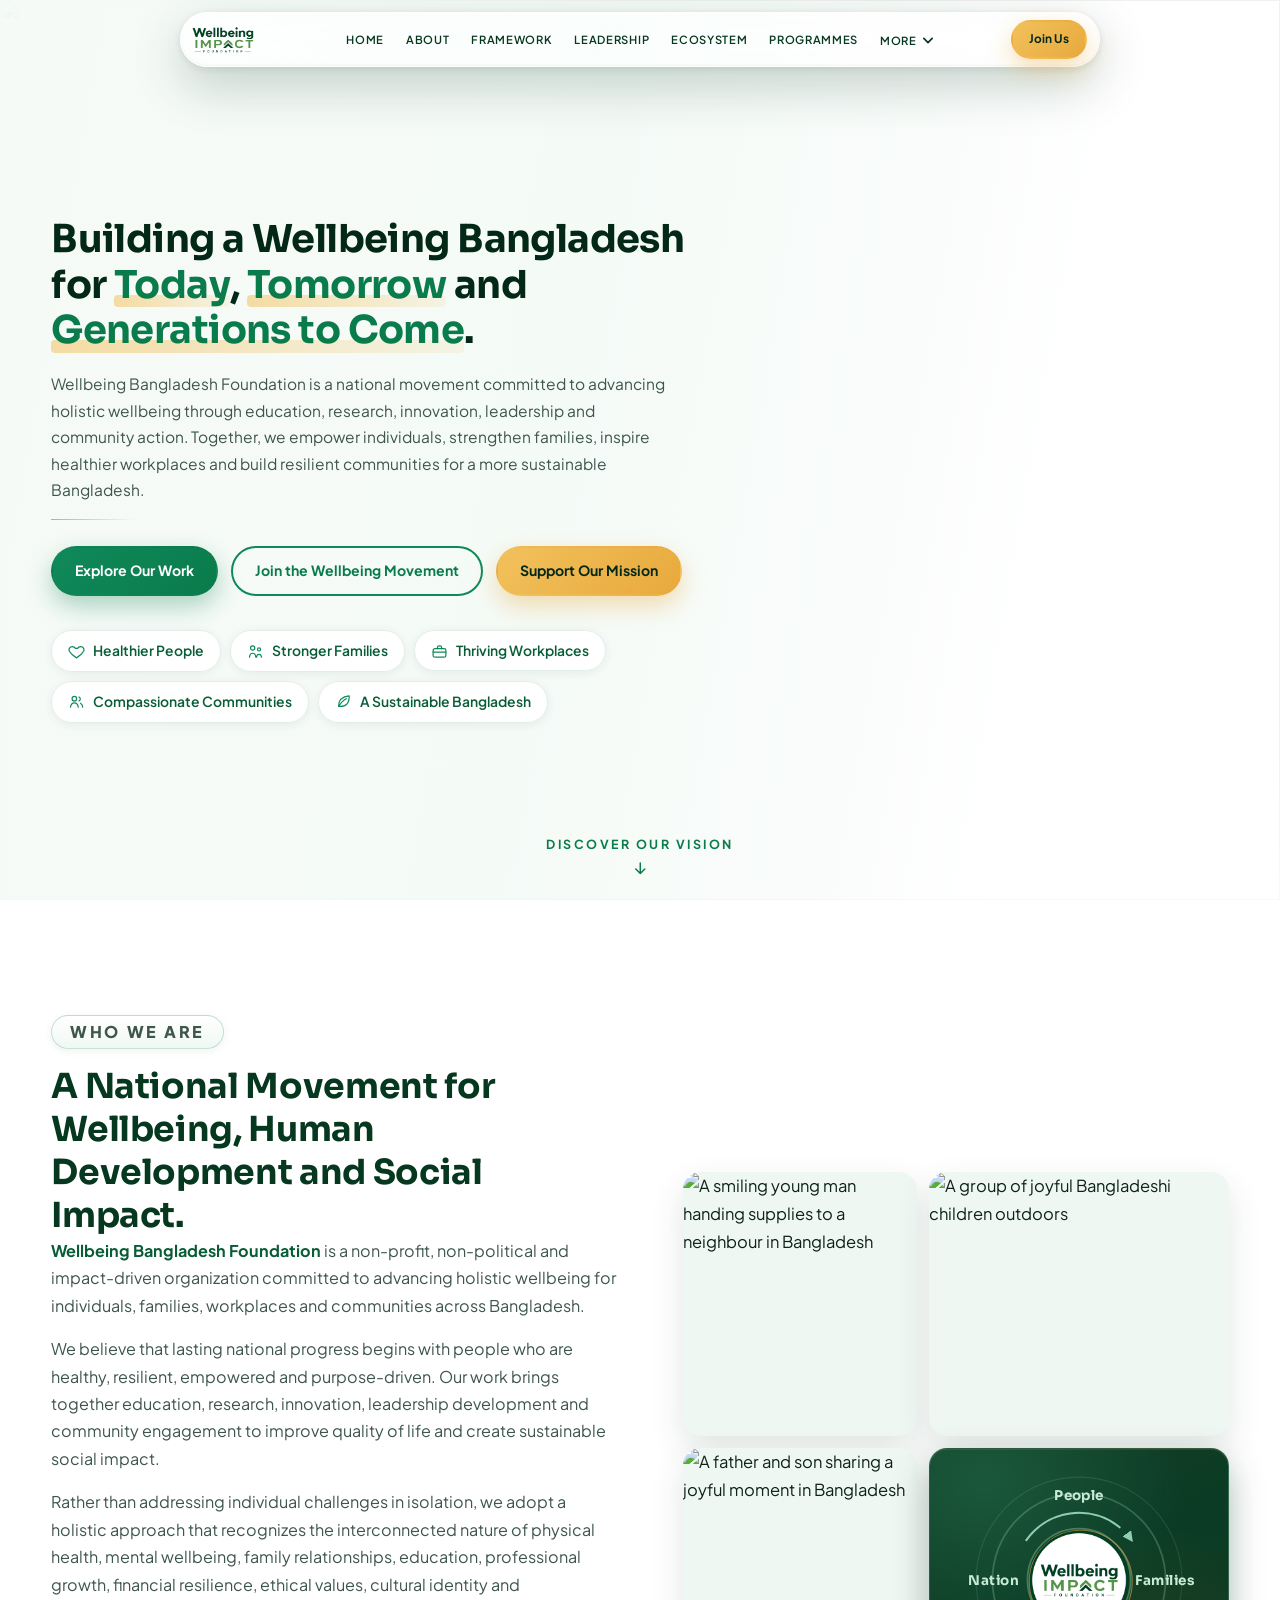
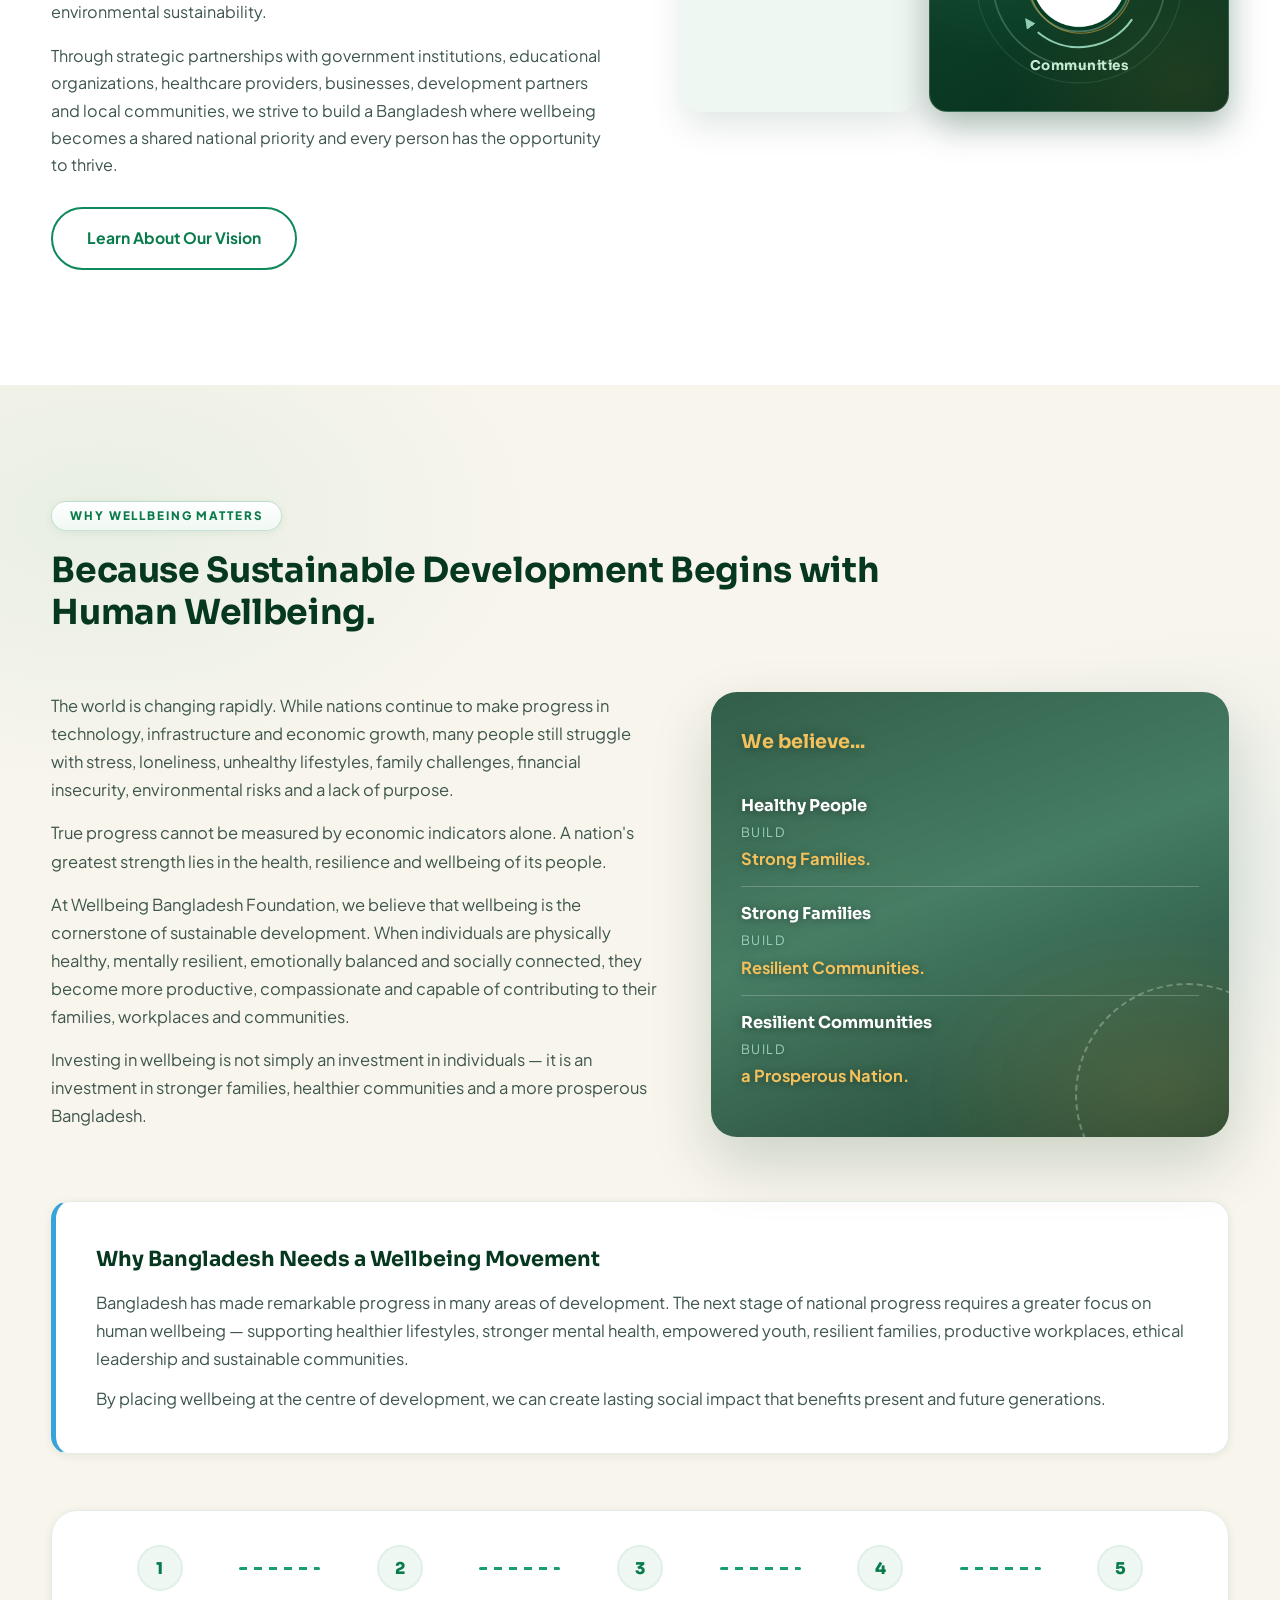
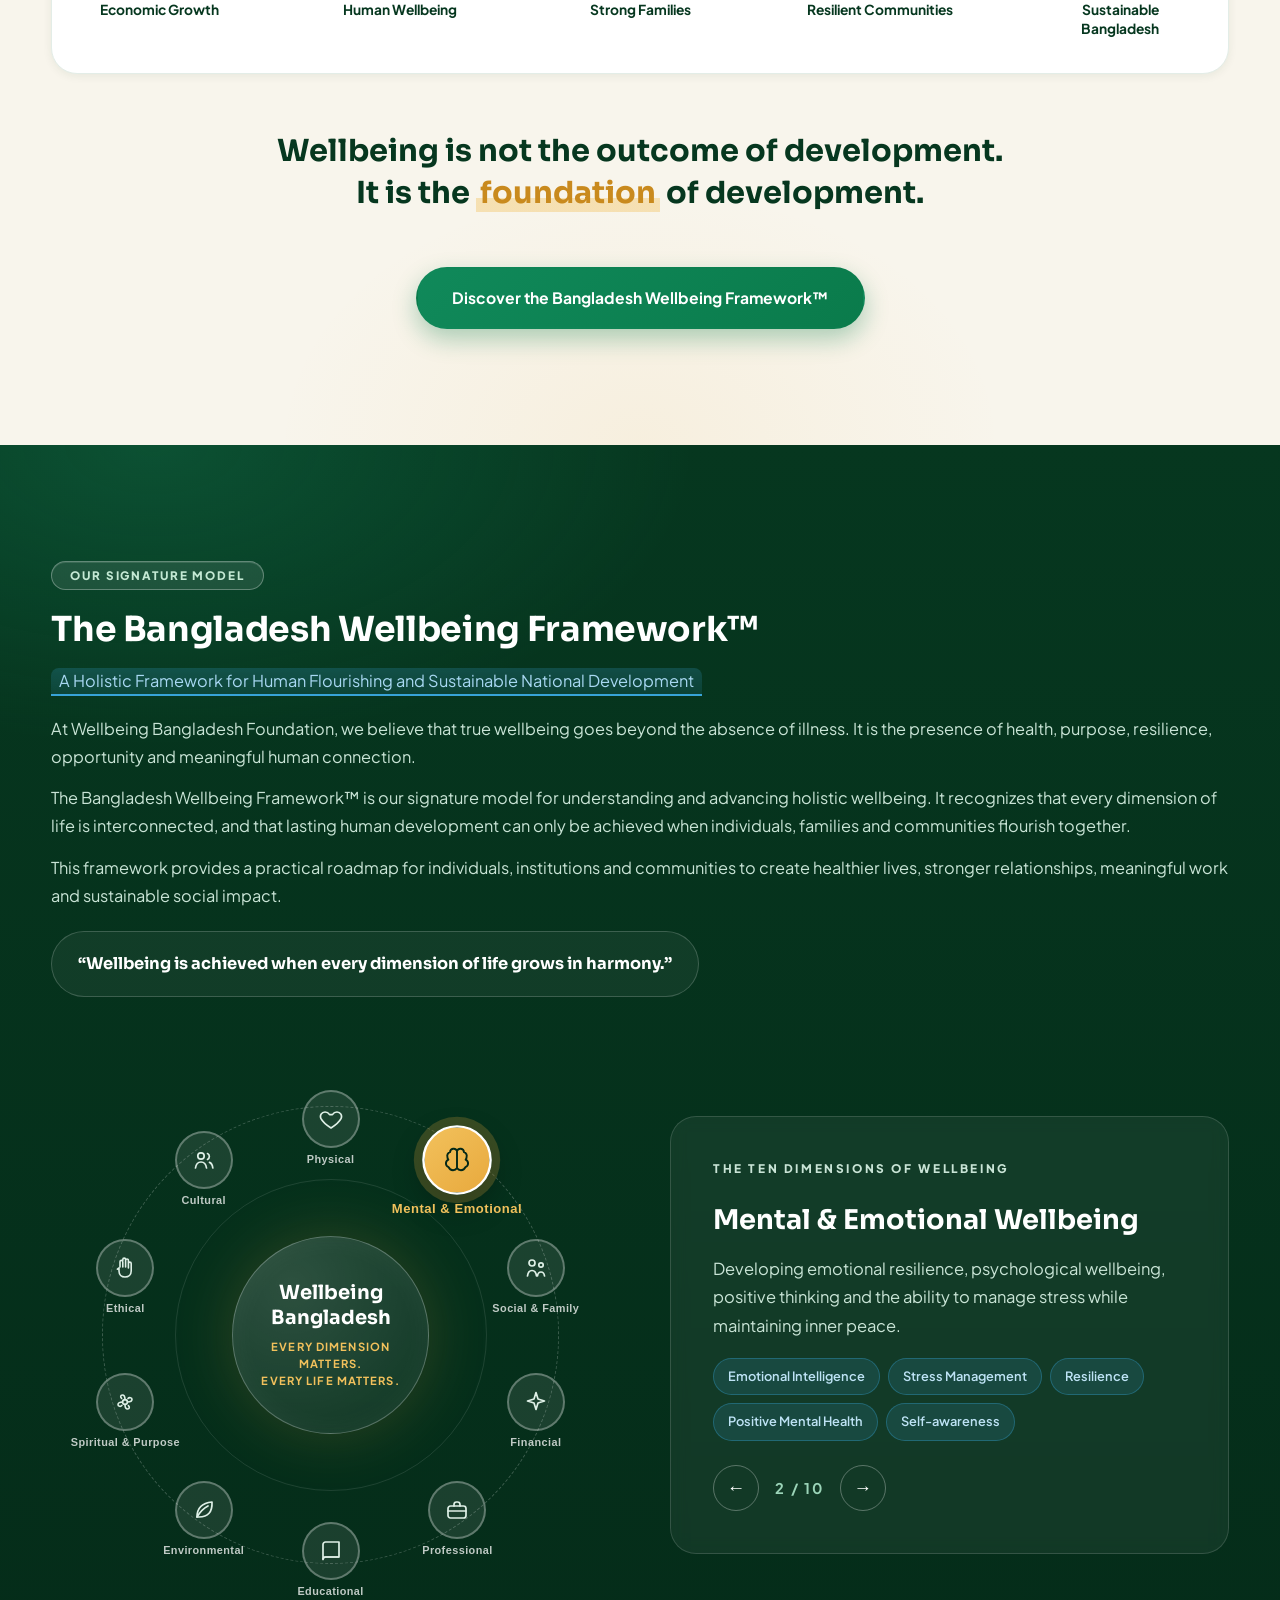
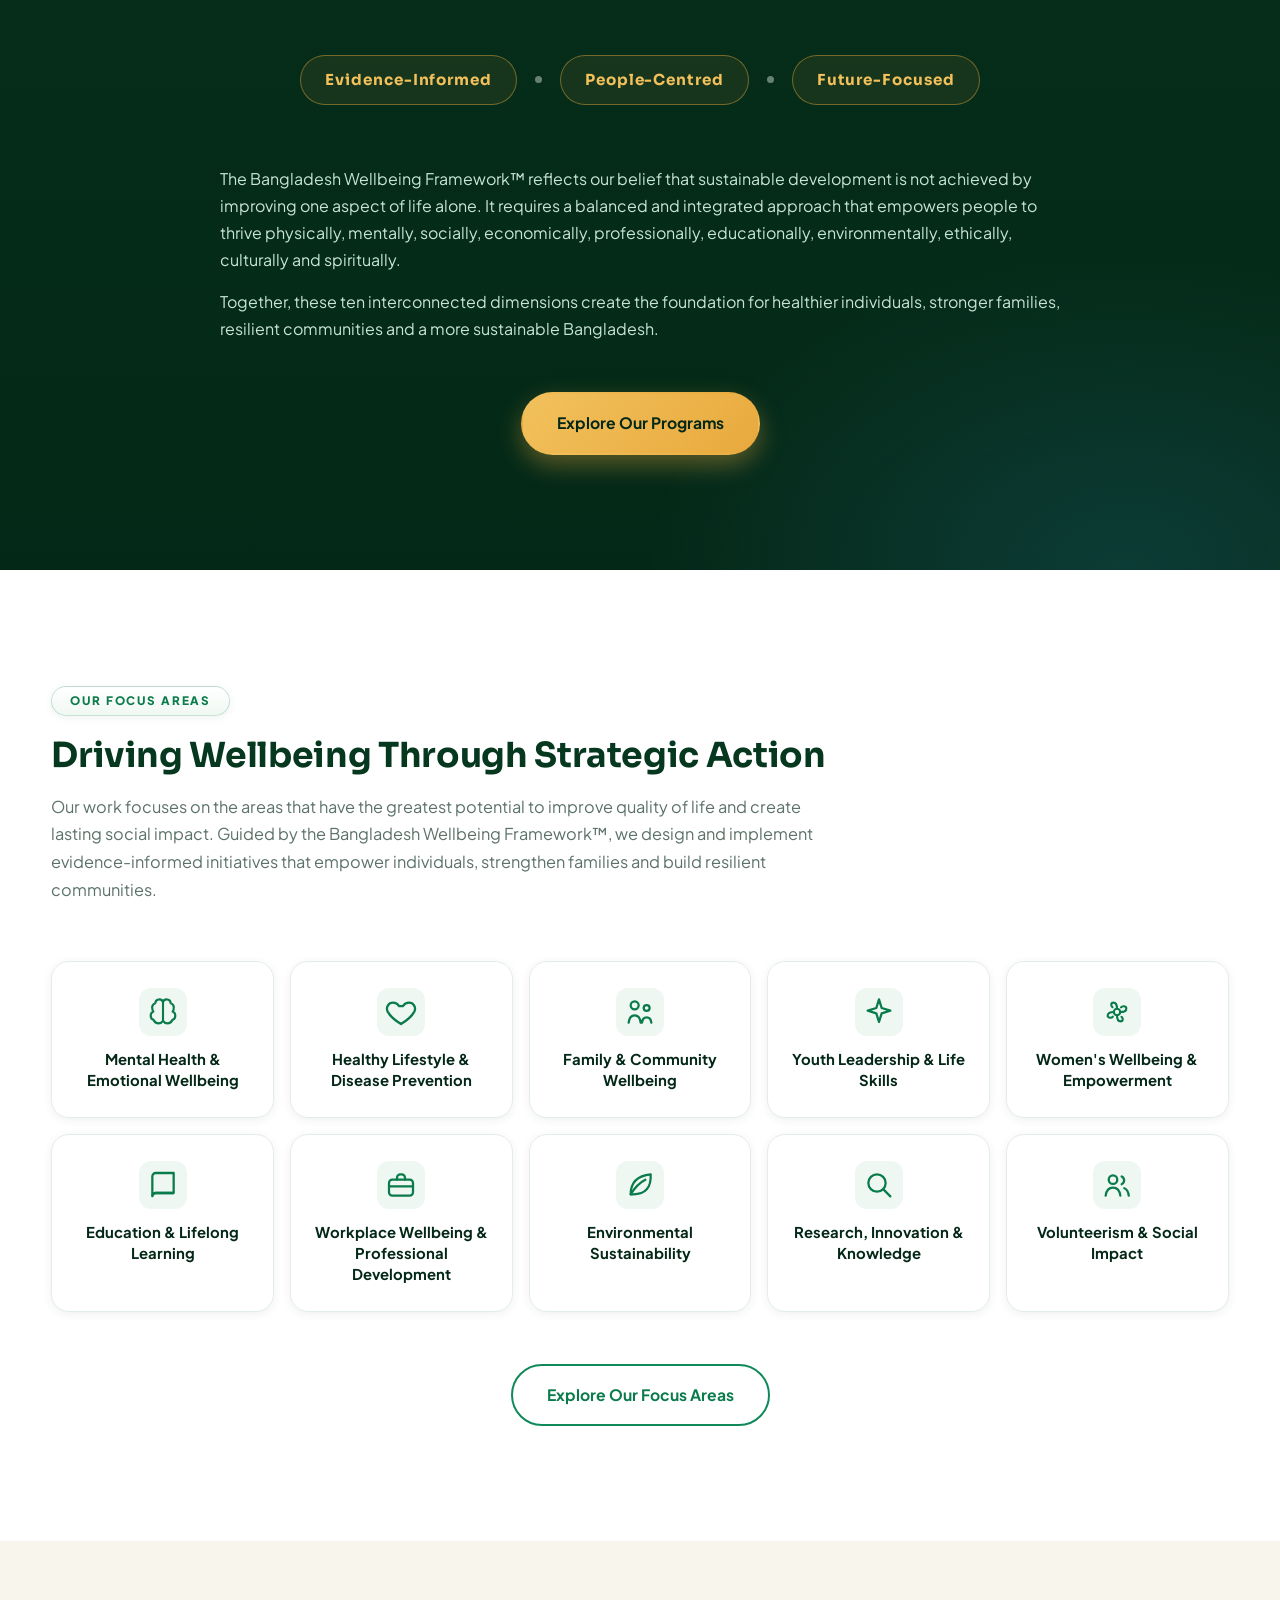
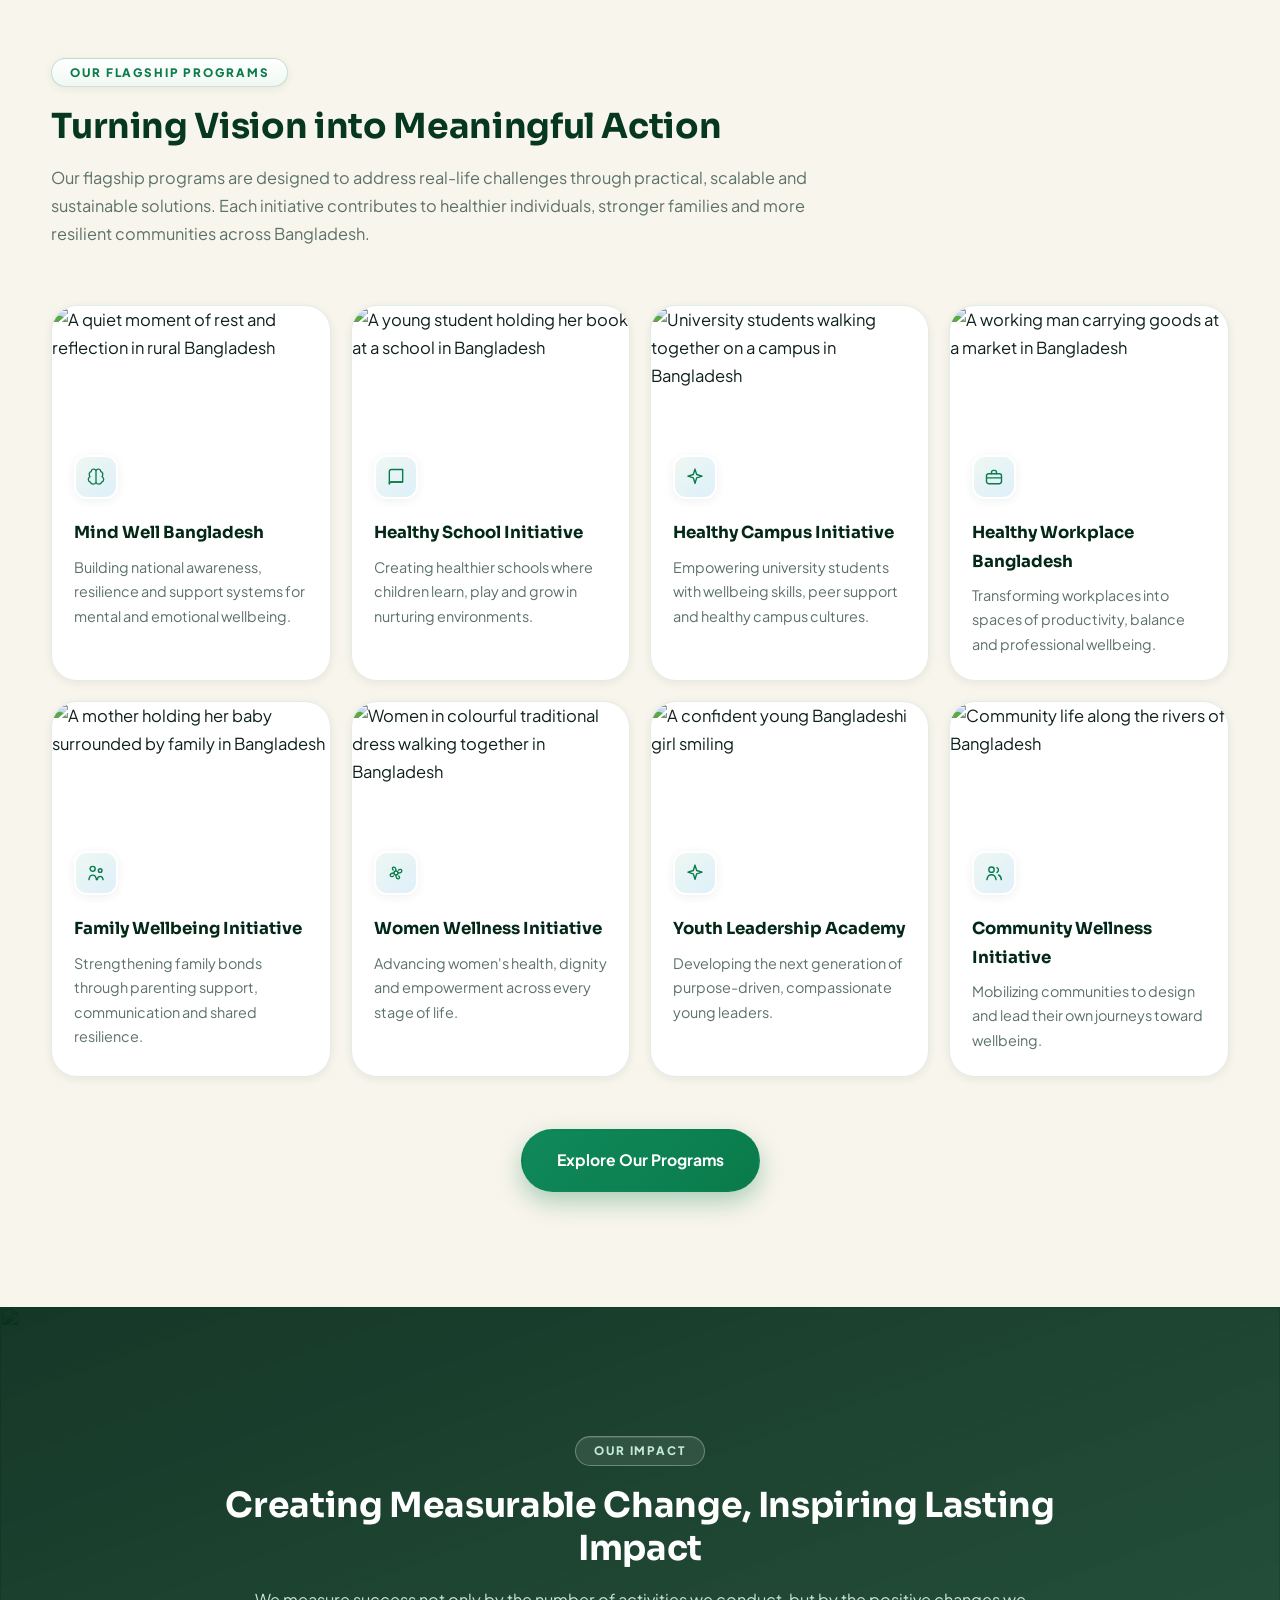
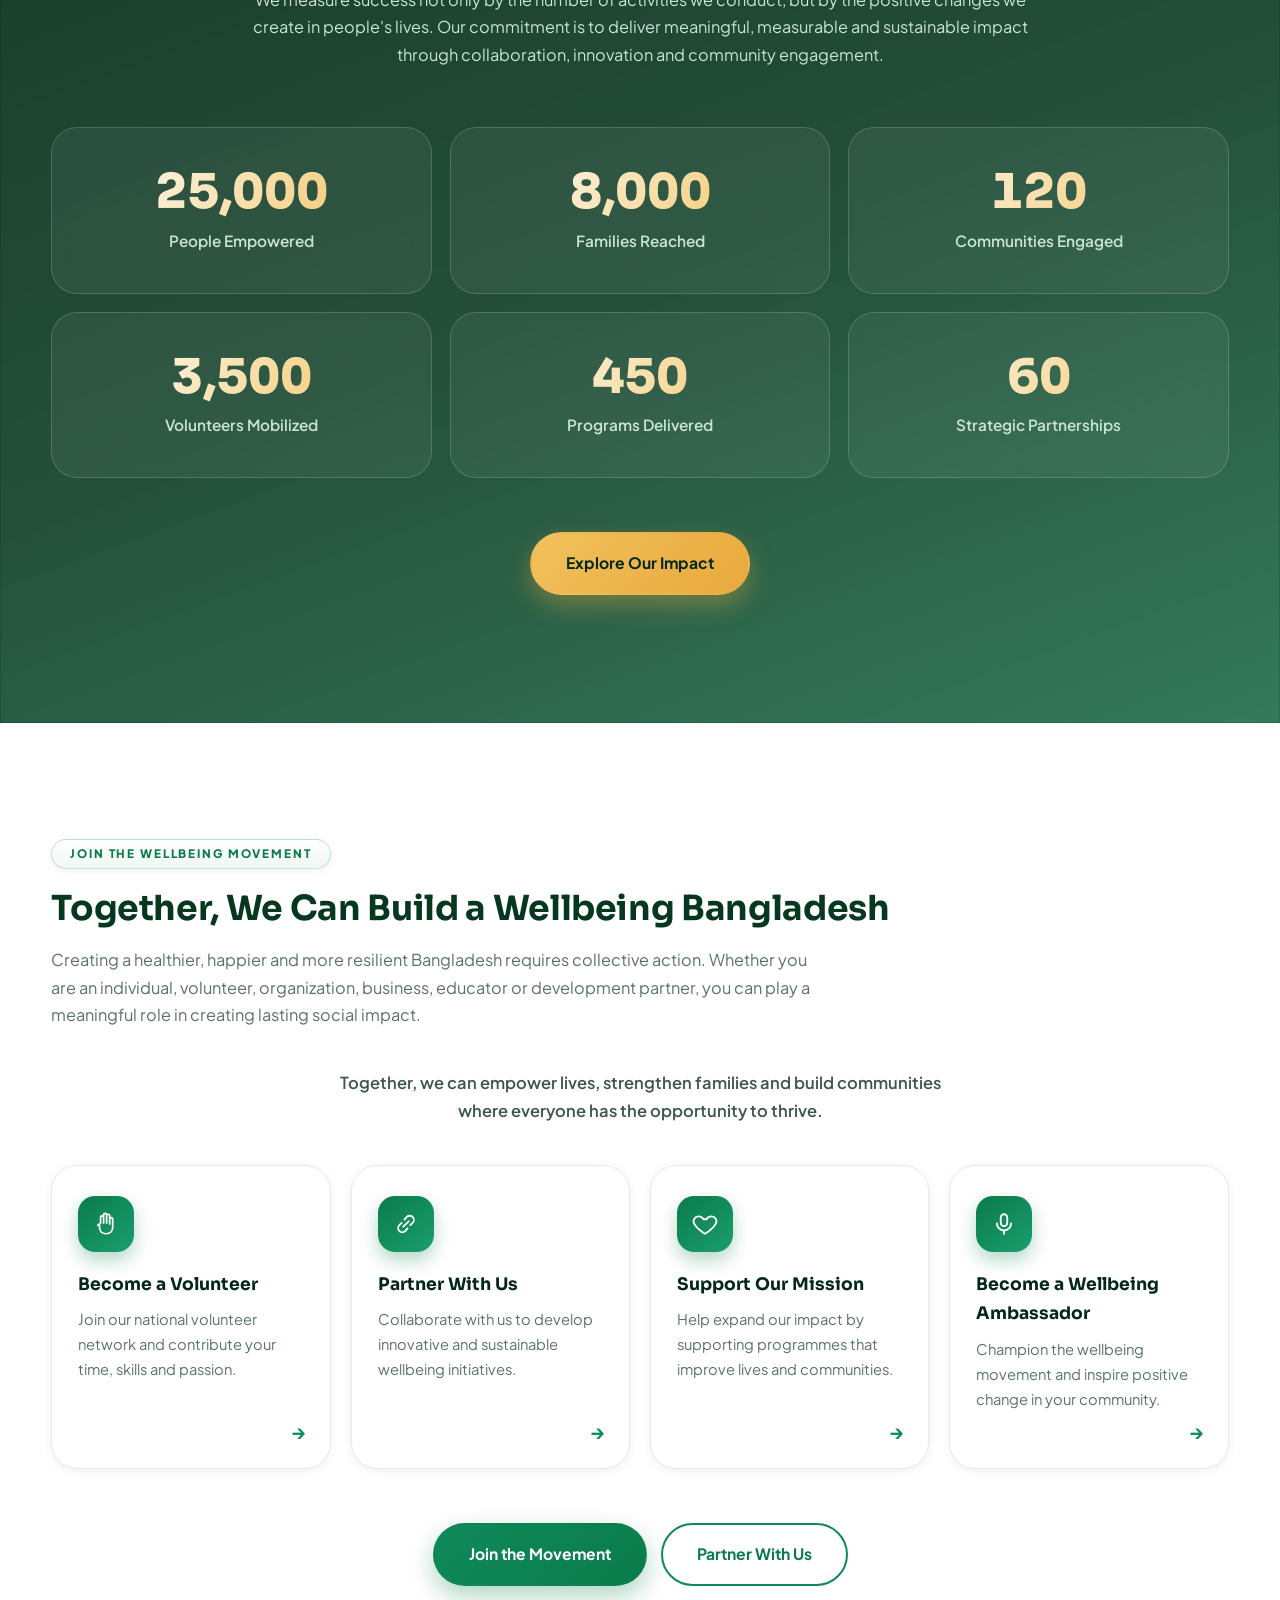
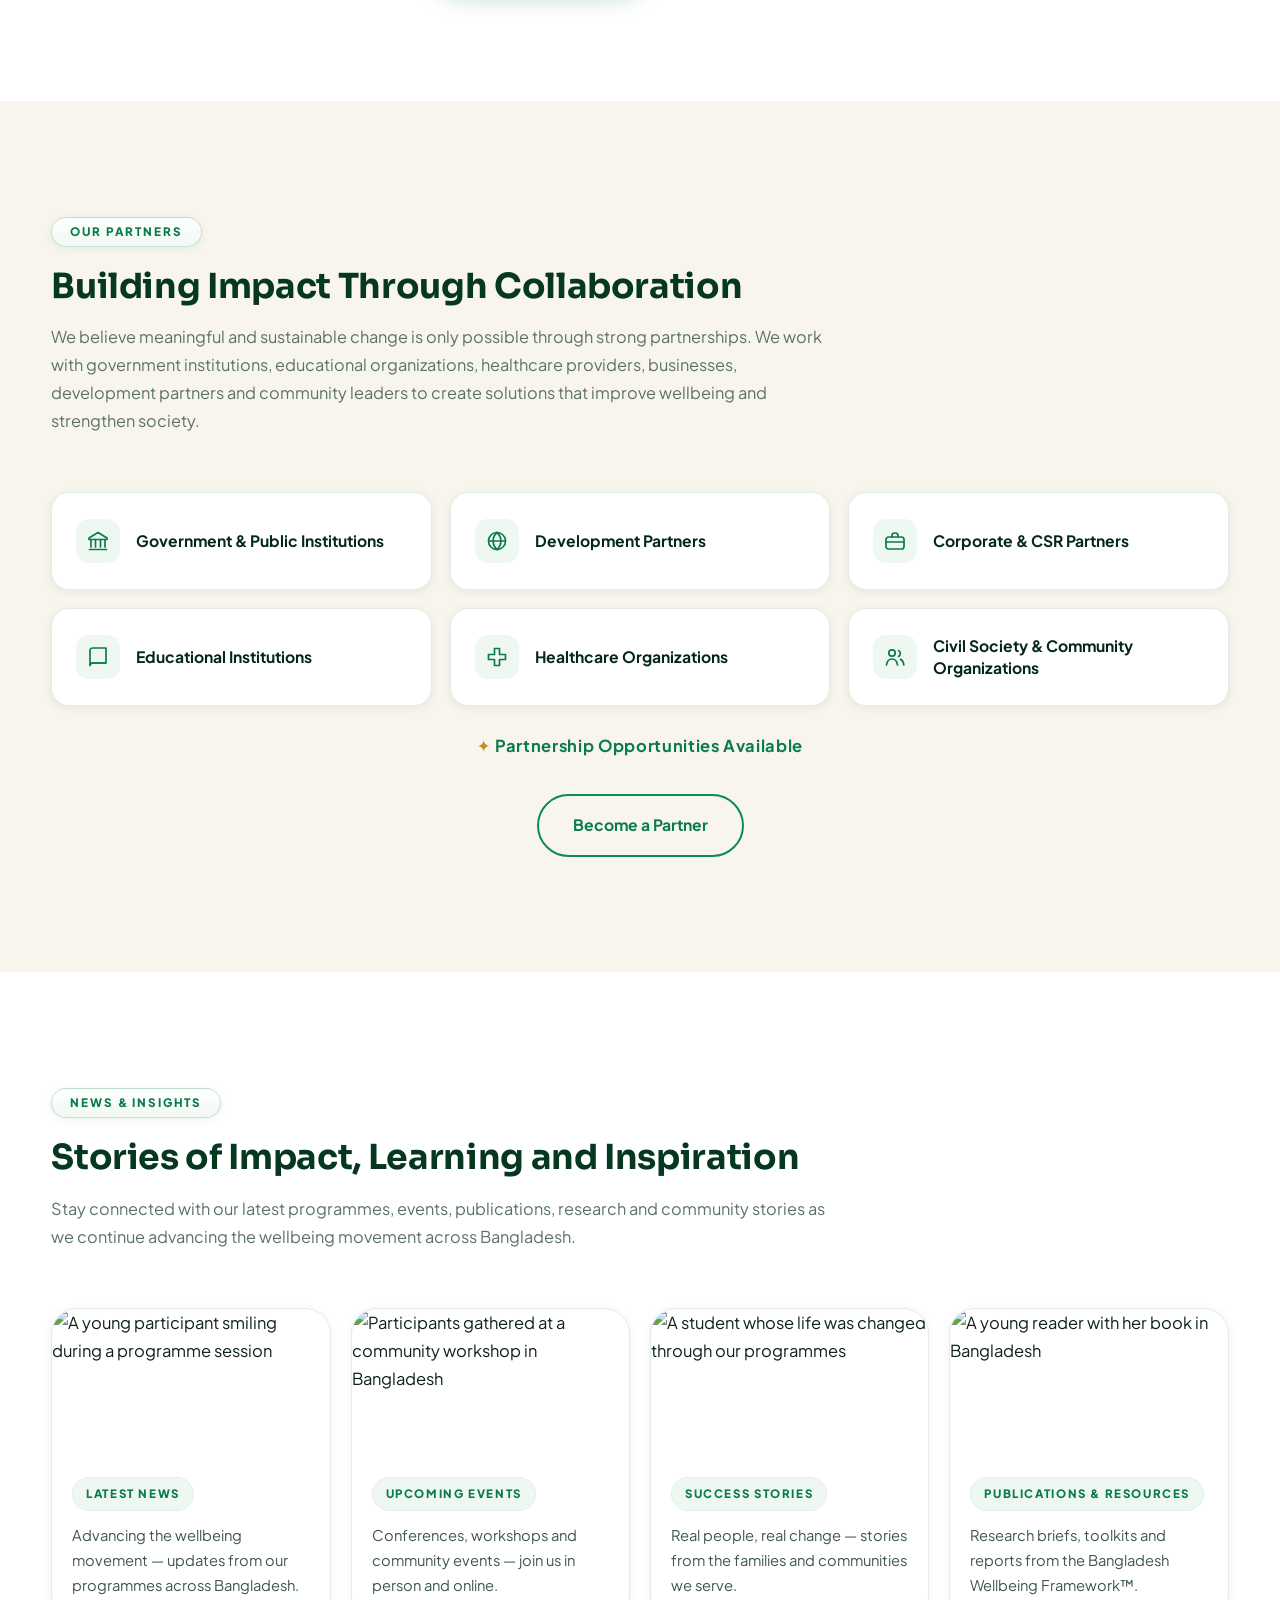
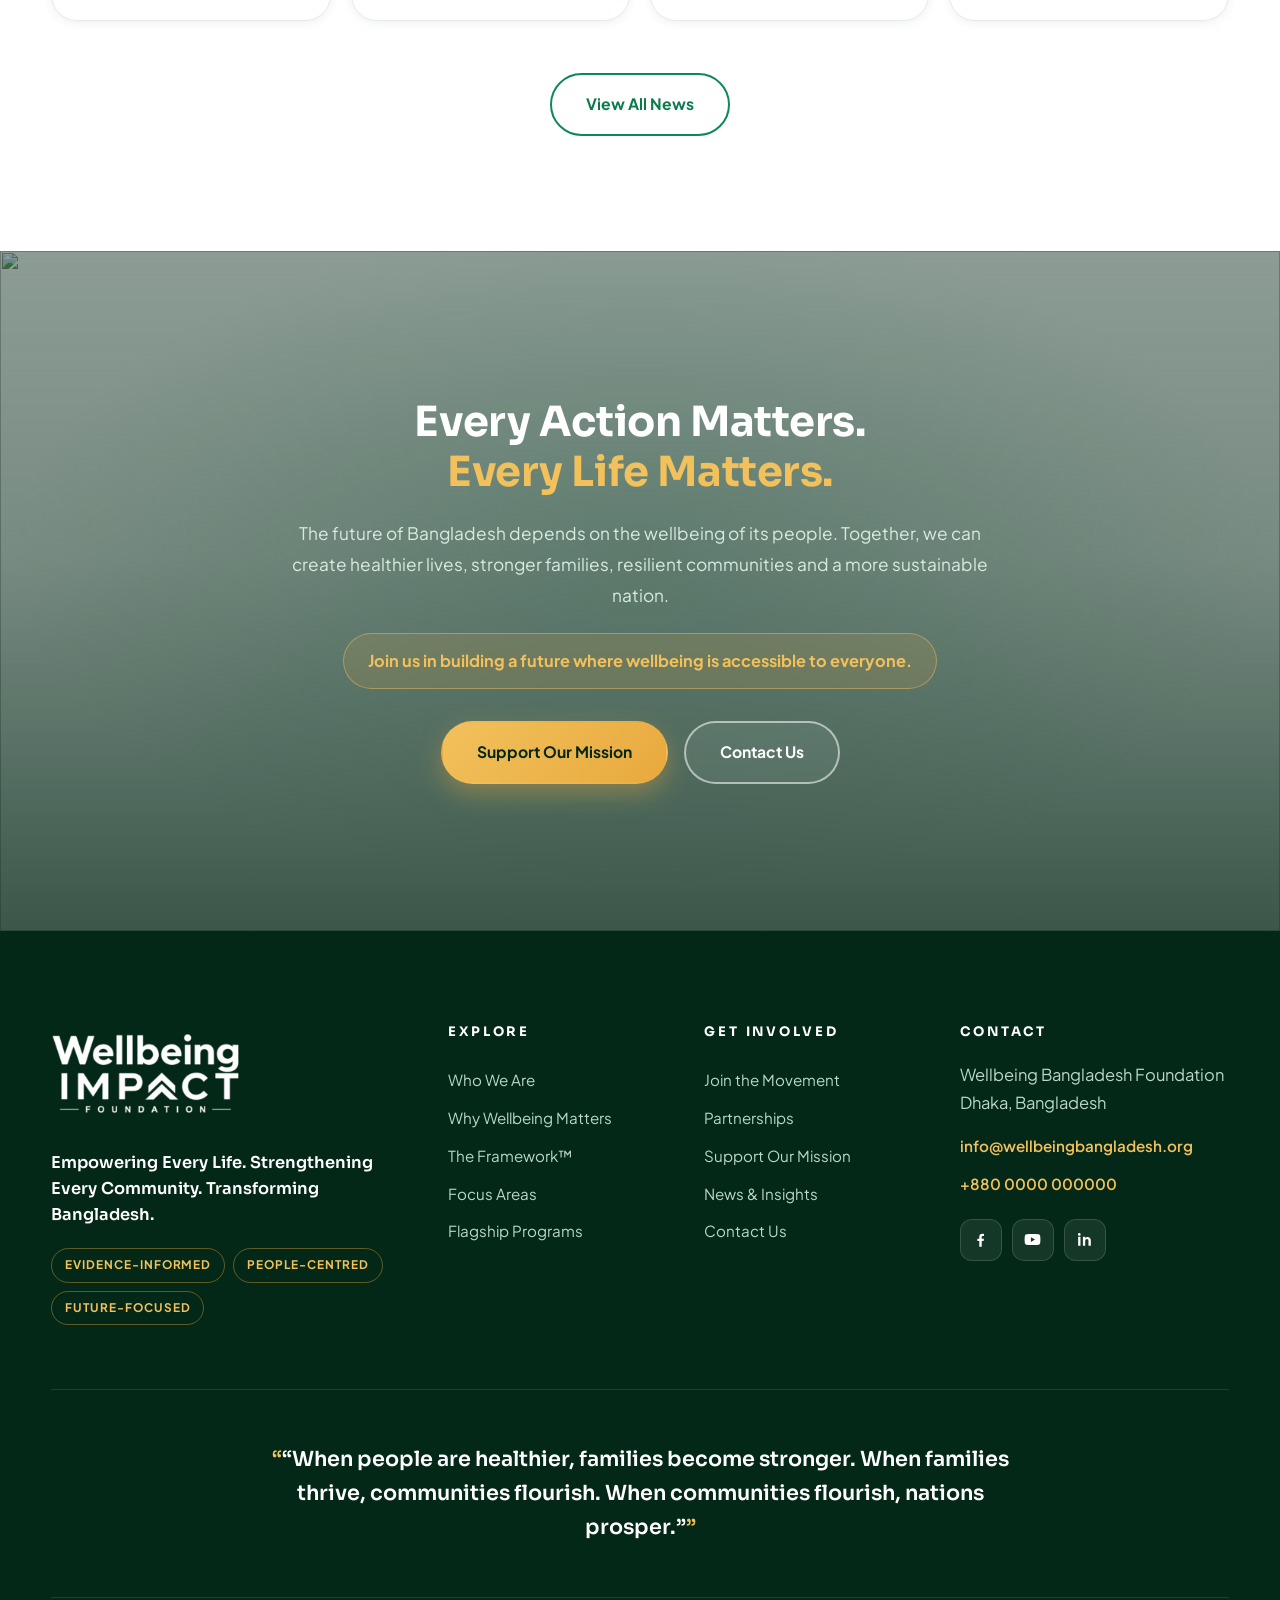
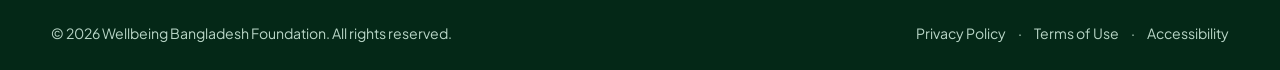
==== index.html @ 800fe70b "linked pages" ====
<!DOCTYPE html>
<html lang="en">
<head>
  <meta charset="UTF-8" />
  <meta name="viewport" content="width=device-width, initial-scale=1.0" />
  <title>Wellbeing Bangladesh Foundation — Building a Wellbeing Bangladesh</title>
  <meta name="description" content="Wellbeing Bangladesh Foundation is a national movement committed to advancing holistic wellbeing through education, research, innovation, leadership and community action." />
  <link rel="preconnect" href="https://fonts.googleapis.com" />
  <link rel="preconnect" href="https://fonts.gstatic.com" crossorigin />
  <link href="https://fonts.googleapis.com/css2?family=Plus+Jakarta+Sans:wght@400;500;600;700;800&family=Sora:wght@600;700;800&display=swap" rel="stylesheet" />
  <link rel="stylesheet" href="styles.css?v=66" />
      <link rel="icon" type="image/png" href="assets/logo-round.png" />
</head>
<body>

  <!-- ======================= NAVIGATION — floating liquid-glass pill ======================= -->
  <header class="site-header" id="siteHeader">
    <div class="nav-pill">
      <a href="#top" class="brand" aria-label="Wellbeing Impact Foundation — Home">
        <img src="assets/logo-wide.png" alt="Wellbeing Impact Foundation" class="brand-logo-wide" />
      </a>

      <nav class="main-nav" id="mainNav" aria-label="Primary">
        <a href="#top">Home</a>
        <a href="about.html">About</a>
        <a href="#framework">Framework</a>
        <a href="#join">Leadership</a>
        <a href="#partners">Ecosystem</a>
        <a href="#programs">Programmes</a>
        <div class="nav-more" id="navMore">
          <button type="button" id="moreBtn" aria-expanded="false" aria-controls="navDrop">
            More
            <svg viewBox="0 0 12 8" fill="none" aria-hidden="true"><path d="M1 1.5 6 6.5 11 1.5" stroke="currentColor" stroke-width="2" stroke-linecap="round" stroke-linejoin="round"/></svg>
          </button>
          <div class="nav-drop" id="navDrop">
            <a href="#impact">Impact</a>
            <a href="#news">News &amp; Insights</a>
            <a href="#focus">Focus Areas</a>
            <a href="#contact">Contact</a>
          </div>
        </div>
      </nav>

      <div class="nav-actions">
        <a href="#join" class="btn btn-gold btn-sm nav-cta">Join Us</a>
        <button class="nav-toggle" id="navToggle" aria-label="Open menu" aria-expanded="false" aria-controls="mainNav">
          <span></span><span></span><span></span>
        </button>
      </div>
    </div>
  </header>

  <main id="top">

    <!-- ======================= SECTION 01 — HERO ======================= -->
    <section class="hero" id="hero" aria-label="Introduction">
      <div class="hero-bg" aria-hidden="true">
        <img src="https://images.unsplash.com/photo-1682786308110-fab1fe5e9446?q=80&w=1920&auto=format&fit=crop" alt="" fetchpriority="high" />
      </div>
      <div class="hero-veil" aria-hidden="true"></div>

      <div class="container hero-inner">
        <div class="hero-copy">
         

          <h1 class="hero-title reveal" data-reveal>
            Building a Wellbeing Bangladesh for <em>Today</em>, <em>Tomorrow</em> and <em>Generations to Come</em>.
          </h1>

          <p class="hero-sub reveal" data-reveal>
            Wellbeing Bangladesh Foundation is a national movement committed to advancing holistic wellbeing
            through education, research, innovation, leadership and community action. Together, we empower
            individuals, strengthen families, inspire healthier workplaces and build resilient communities
            for a more sustainable Bangladesh.
          </p>

          <hr class="hero-hr reveal" data-reveal />

          <div class="hero-ctas reveal" data-reveal>
            <a href="#focus" class="btn btn-green btn-lg">Explore Our Work</a>
            <a href="#join" class="btn btn-outline btn-lg">Join the Wellbeing Movement</a>
            <a href="#support" class="btn btn-gold btn-lg">Support Our Mission</a>
          </div>

          <ul class="hero-preview reveal" data-reveal aria-label="Impact preview">
            <li><svg class="ic" aria-hidden="true"><use href="#i-heart"/></svg>Healthier People</li>
            <li><svg class="ic" aria-hidden="true"><use href="#i-family"/></svg>Stronger Families</li>
            <li><svg class="ic" aria-hidden="true"><use href="#i-briefcase"/></svg>Thriving Workplaces</li>
            <li><svg class="ic" aria-hidden="true"><use href="#i-people"/></svg>Compassionate Communities</li>
            <li><svg class="ic" aria-hidden="true"><use href="#i-leaf"/></svg>A Sustainable Bangladesh</li>
          </ul>
        </div>

      </div>

      <a class="scroll-prompt" href="#who-we-are" aria-label="Scroll to next section">
        <span>Discover Our Vision</span>
        <svg width="18" height="18" viewBox="0 0 24 24" fill="none" aria-hidden="true"><path d="M12 4v14m0 0 6-6m-6 6-6-6" stroke="currentColor" stroke-width="2" stroke-linecap="round" stroke-linejoin="round"/></svg>
      </a>
    </section>

    <!-- ======================= SECTION 02 — WHO WE ARE ======================= -->
    <section class="who section" id="who-we-are" aria-labelledby="who-title">
      <div class="container who-grid">
        <div class="who-copy reveal" data-reveal>
          <p class="section-eyebrow">Who We Are</p>
          <h2 class="section-title" id="who-title">A National Movement for Wellbeing, Human Development and Social Impact.</h2>

          <p>
            <strong>Wellbeing Bangladesh Foundation</strong> is a non-profit, non-political and impact-driven
            organization committed to advancing holistic wellbeing for individuals, families, workplaces and
            communities across Bangladesh.
          </p>
          <p>
            We believe that lasting national progress begins with people who are healthy, resilient, empowered and
            purpose-driven. Our work brings together education, research, innovation, leadership development and
            community engagement to improve quality of life and create sustainable social impact.
          </p>
          <p>
            Rather than addressing individual challenges in isolation, we adopt a holistic approach that recognizes
            the interconnected nature of physical health, mental wellbeing, family relationships, education,
            professional growth, financial resilience, ethical values, cultural identity and environmental sustainability.
          </p>
          <p>
            Through strategic partnerships with government institutions, educational organizations, healthcare providers,
            businesses, development partners and local communities, we strive to build a Bangladesh where wellbeing
            becomes a shared national priority and every person has the opportunity to thrive.
          </p>

          <a href="about.html#vision-mission" class="btn btn-outline btn-lg who-cta">Learn About Our Vision</a>
        </div>

        <div class="who-visual reveal" data-reveal>
          <div class="collage">
            <figure class="collage-item a"><img src="https://images.unsplash.com/photo-1698047181077-d77608c3f85b?q=80&w=732&auto=format&fit=crop" alt="A smiling young man handing supplies to a neighbour in Bangladesh" loading="lazy" /></figure>
            <figure class="collage-item b"><img src="https://images.unsplash.com/photo-1744742518418-4552aa49c04f?q=80&w=1170&auto=format&fit=crop" alt="A father and son sharing a joyful moment in Bangladesh" loading="lazy" /></figure>
            <figure class="collage-item d"><img src="https://images.unsplash.com/photo-1638653051753-c51da9e9e338?q=80&w=1112&auto=format&fit=crop" alt="A group of joyful Bangladeshi children outdoors" loading="lazy" /></figure>

            <div class="collage-item c ripple" role="img" aria-label="People, families, communities and nation connected through Wellbeing Bangladesh Foundation">
              <svg viewBox="0 0 200 200" aria-hidden="true">
                <defs>
                  <marker id="arrow" viewBox="0 0 10 10" refX="8" refY="5" markerWidth="5" markerHeight="5" orient="auto-start-reverse">
                    <path d="M0 0 L10 5 L0 10 z" fill="#8FCEB2"/>
                  </marker>
                  <clipPath id="logoClip"><circle cx="100" cy="100" r="42"/></clipPath>
                </defs>
                <circle class="ring outer" cx="100" cy="100" r="88" fill="none" stroke="rgba(159,212,183,.14)" stroke-width="1"/>
                <circle class="ring" cx="100" cy="100" r="74" fill="none" stroke="rgba(159,212,183,.28)" stroke-width="1.5"/>
                <path class="flow" d="M 55 66 A 55 55 0 0 1 145 66" fill="none" stroke="#8FCEB2" stroke-width="1.8" stroke-linecap="round" marker-end="url(#arrow)"/>
                <path class="flow flow-2" d="M 145 134 A 55 55 0 0 1 55 134" fill="none" stroke="#8FCEB2" stroke-width="1.8" stroke-linecap="round" marker-end="url(#arrow)"/>
                <g font-family="'Sora',sans-serif" font-weight="700" font-size="11.5" fill="#C7EBD5" text-anchor="middle" letter-spacing=".4">
                  <text x="100" y="32">People</text>
                  <text x="173" y="104">Families</text>
                  <text x="100" y="177">Communities</text>
                  <text x="27" y="104">Nation</text>
                </g>
                <circle cx="100" cy="100" r="44" fill="#0B3B24" stroke="rgba(159,212,183,.4)" stroke-width="1.5"/>
                <circle cx="100" cy="100" r="44" fill="none" stroke="#E8A93D" stroke-width="1" opacity=".55" transform="translate(1.5,1.5)"/>
                <image href="assets/logo-round.png" x="58" y="58" width="84" height="84" clip-path="url(#logoClip)" preserveAspectRatio="xMidYMid meet"/>
              </svg>
            </div>
          </div>
        </div>
      </div>
    </section>

    <!-- ======================= SECTION 03 — WHY WELLBEING MATTERS ======================= -->
    <section class="why section" id="why-wellbeing" aria-labelledby="why-title">
      <div class="container">
        <header class="section-head reveal" data-reveal>
          <p class="section-eyebrow">Why Wellbeing Matters</p>
          <h2 class="section-title" id="why-title">Because Sustainable Development Begins with Human Wellbeing.</h2>
        </header>

        <div class="why-grid">
          <div class="why-copy reveal" data-reveal>
            <p>
              The world is changing rapidly. While nations continue to make progress in technology, infrastructure and
              economic growth, many people still struggle with stress, loneliness, unhealthy lifestyles, family challenges,
              financial insecurity, environmental risks and a lack of purpose.
            </p>
            <p>
              True progress cannot be measured by economic indicators alone. A nation's greatest strength lies in the
              health, resilience and wellbeing of its people.
            </p>
            <p>
              At Wellbeing Bangladesh Foundation, we believe that wellbeing is the cornerstone of sustainable development.
              When individuals are physically healthy, mentally resilient, emotionally balanced and socially connected, they
              become more productive, compassionate and capable of contributing to their families, workplaces and communities.
            </p>
            <p>
              Investing in wellbeing is not simply an investment in individuals — it is an investment in stronger families,
              healthier communities and a more prosperous Bangladesh.
            </p>
          </div>

          <aside class="belief-card reveal" data-reveal>
            <img class="belief-bg" src="https://images.unsplash.com/photo-1761961851508-43db0337480a?q=80&w=1326&auto=format&fit=crop" alt="" aria-hidden="true" loading="lazy" />
            <div class="belief-veil" aria-hidden="true"></div>
            <div class="belief-content">
              <h3>We believe...</h3>
              <ul class="belief-chain">
                <li><strong>Healthy People</strong><span>build</span><em>Strong Families.</em></li>
                <li><strong>Strong Families</strong><span>build</span><em>Resilient Communities.</em></li>
                <li><strong>Resilient Communities</strong><span>build</span><em>a Prosperous Nation.</em></li>
              </ul>
            </div>
          </aside>
        </div>

        <div class="why-needs reveal" data-reveal>
          <h3>Why Bangladesh Needs a Wellbeing Movement</h3>
          <p>
            Bangladesh has made remarkable progress in many areas of development. The next stage of national progress
            requires a greater focus on human wellbeing — supporting healthier lifestyles, stronger mental health,
            empowered youth, resilient families, productive workplaces, ethical leadership and sustainable communities.
          </p>
          <p>
            By placing wellbeing at the centre of development, we can create lasting social impact that benefits present
            and future generations.
          </p>
        </div>

        <figure class="timeline reveal" data-reveal aria-label="From economic growth to a sustainable Bangladesh">
          <div class="timeline-steps">
            <div class="t-step"><span class="t-num">1</span><span class="t-label">Economic Growth</span></div>
            <div class="t-line" aria-hidden="true"></div>
            <div class="t-step"><span class="t-num">2</span><span class="t-label">Human Wellbeing</span></div>
            <div class="t-line" aria-hidden="true"></div>
            <div class="t-step"><span class="t-num">3</span><span class="t-label">Strong Families</span></div>
            <div class="t-line" aria-hidden="true"></div>
            <div class="t-step"><span class="t-num">4</span><span class="t-label">Resilient Communities</span></div>
            <div class="t-line" aria-hidden="true"></div>
            <div class="t-step"><span class="t-num">5</span><span class="t-label">Sustainable Bangladesh</span></div>
          </div>
        </figure>

        <p class="highlight-statement reveal" data-reveal>
          Wellbeing is not the outcome of development. It is the <em>foundation</em> of development.
        </p>

        <div class="center reveal" data-reveal>
          <a href="#framework" class="btn btn-green btn-lg">Discover the Bangladesh Wellbeing Framework™</a>
        </div>
      </div>
    </section>

    <!-- ======================= SECTION 04 — FRAMEWORK ======================= -->
    <section class="framework section" id="framework" aria-labelledby="fw-title">
      <div class="container">
        <header class="section-head reveal" data-reveal>
          <p class="section-eyebrow light">Our Signature Model</p>
          <h2 class="section-title" id="fw-title">The Bangladesh Wellbeing Framework™</h2>
          <p class="section-sub light"><mark class="sub-highlight">A Holistic Framework for Human Flourishing and Sustainable National Development</mark></p>
        </header>

        <div class="fw-intro reveal" data-reveal>
          <p>
            At Wellbeing Bangladesh Foundation, we believe that true wellbeing goes beyond the absence of illness.
            It is the presence of health, purpose, resilience, opportunity and meaningful human connection.
          </p>
          <p>
            The Bangladesh Wellbeing Framework™ is our signature model for understanding and advancing holistic wellbeing.
            It recognizes that every dimension of life is interconnected, and that lasting human development can only be
            achieved when individuals, families and communities flourish together.
          </p>
          <p>
            This framework provides a practical roadmap for individuals, institutions and communities to create healthier
            lives, stronger relationships, meaningful work and sustainable social impact.
          </p>
          <p class="fw-statement">“Wellbeing is achieved when every dimension of life grows in harmony.”</p>
        </div>

        <div class="wheel-zone">
          <div class="wheel-wrap reveal" data-reveal>
            <div class="wheel" id="wheel" role="img" aria-label="Ten interconnected dimensions of wellbeing arranged around Wellbeing Bangladesh">
              <div class="wheel-core">
                <strong>Wellbeing<br/>Bangladesh</strong>
                <span>Every Dimension Matters.<br/>Every Life Matters.</span>
              </div>
              <!-- nodes injected by JS -->
            </div>
          </div>

          <div class="dim-detail reveal" data-reveal>
            <p class="dim-eyebrow">The Ten Dimensions of Wellbeing</p>
            <h3 id="dimTitle">Physical Wellbeing</h3>
            <p id="dimDesc">Living a healthy, active and energetic life through proper nutrition, movement, sleep, preventive healthcare and healthy lifestyle choices.</p>
            <div class="dim-tags" id="dimTags"></div>
            <div class="dim-nav">
              <button class="dim-btn" id="dimPrev" aria-label="Previous dimension">←</button>
              <span id="dimCount">1 / 10</span>
              <button class="dim-btn" id="dimNext" aria-label="Next dimension">→</button>
            </div>
          </div>
        </div>

        <div class="fw-badges reveal" data-reveal>
          <span>Evidence-Informed</span><i></i><span>People-Centred</span><i></i><span>Future-Focused</span>
        </div>

        <div class="fw-close reveal" data-reveal>
          <p>
            The Bangladesh Wellbeing Framework™ reflects our belief that sustainable development is not achieved by improving
            one aspect of life alone. It requires a balanced and integrated approach that empowers people to thrive physically,
            mentally, socially, economically, professionally, educationally, environmentally, ethically, culturally and spiritually.
          </p>
          <p>
            Together, these ten interconnected dimensions create the foundation for healthier individuals, stronger families,
            resilient communities and a more sustainable Bangladesh.
          </p>
        </div>

        <div class="center reveal" data-reveal>
          <a href="#programs" class="btn btn-gold btn-lg">Explore Our Programs</a>
        </div>
      </div>
    </section>

    <!-- ======================= SECTION 05 — FOCUS AREAS ======================= -->
    <section class="focus section" id="focus" aria-labelledby="focus-title">
      <div class="container">
        <header class="section-head reveal" data-reveal>
          <p class="section-eyebrow">Our Focus Areas</p>
          <h2 class="section-title" id="focus-title">Driving Wellbeing Through Strategic Action</h2>
          <p class="section-sub">
            Our work focuses on the areas that have the greatest potential to improve quality of life and create lasting
            social impact. Guided by the Bangladesh Wellbeing Framework™, we design and implement evidence-informed
            initiatives that empower individuals, strengthen families and build resilient communities.
          </p>
        </header>

        <div class="focus-grid reveal" data-reveal>
          <a class="f-card" href="#programs"><svg class="ic" aria-hidden="true"><use href="#i-brain"/></svg><h3>Mental Health &amp; Emotional Wellbeing</h3></a>
          <a class="f-card" href="#programs"><svg class="ic" aria-hidden="true"><use href="#i-heart"/></svg><h3>Healthy Lifestyle &amp; Disease Prevention</h3></a>
          <a class="f-card" href="#programs"><svg class="ic" aria-hidden="true"><use href="#i-family"/></svg><h3>Family &amp; Community Wellbeing</h3></a>
          <a class="f-card" href="#programs"><svg class="ic" aria-hidden="true"><use href="#i-spark"/></svg><h3>Youth Leadership &amp; Life Skills</h3></a>
          <a class="f-card" href="#programs"><svg class="ic" aria-hidden="true"><use href="#i-flower"/></svg><h3>Women's Wellbeing &amp; Empowerment</h3></a>
          <a class="f-card" href="#programs"><svg class="ic" aria-hidden="true"><use href="#i-book"/></svg><h3>Education &amp; Lifelong Learning</h3></a>
          <a class="f-card" href="#programs"><svg class="ic" aria-hidden="true"><use href="#i-briefcase"/></svg><h3>Workplace Wellbeing &amp; Professional Development</h3></a>
          <a class="f-card" href="#programs"><svg class="ic" aria-hidden="true"><use href="#i-leaf"/></svg><h3>Environmental Sustainability</h3></a>
          <a class="f-card" href="#programs"><svg class="ic" aria-hidden="true"><use href="#i-search"/></svg><h3>Research, Innovation &amp; Knowledge</h3></a>
          <a class="f-card" href="#programs"><svg class="ic" aria-hidden="true"><use href="#i-people"/></svg><h3>Volunteerism &amp; Social Impact</h3></a>
        </div>

        <div class="center reveal" data-reveal>
          <a href="#programs" class="btn btn-outline btn-lg">Explore Our Focus Areas</a>
        </div>
      </div>
    </section>

    <!-- ======================= SECTION 06 — FLAGSHIP PROGRAMS ======================= -->
    <section class="programs section" id="programs" aria-labelledby="prog-title">
      <div class="container">
        <header class="section-head reveal" data-reveal>
          <p class="section-eyebrow">Our Flagship Programs</p>
          <h2 class="section-title" id="prog-title">Turning Vision into Meaningful Action</h2>
          <p class="section-sub">
            Our flagship programs are designed to address real-life challenges through practical, scalable and sustainable
            solutions. Each initiative contributes to healthier individuals, stronger families and more resilient communities
            across Bangladesh.
          </p>
        </header>

        <div class="prog-grid reveal" data-reveal>
          <article class="p-card">
            <span class="p-media"><img src="https://images.unsplash.com/photo-1766858669684-4e501b3b9f9f?auto=format&fit=crop&w=900&q=70" alt="A quiet moment of rest and reflection in rural Bangladesh" loading="lazy" /></span>
            <div class="p-body">
              <svg class="ic" aria-hidden="true"><use href="#i-brain"/></svg>
              <h3>Mind Well Bangladesh</h3>
              <p>Building national awareness, resilience and support systems for mental and emotional wellbeing.</p>
            </div>
          </article>
          <article class="p-card">
            <span class="p-media"><img src="https://images.unsplash.com/photo-1777725770744-e66b802dbf60?auto=format&fit=crop&w=900&q=70" alt="A young student holding her book at a school in Bangladesh" loading="lazy" /></span>
            <div class="p-body">
              <svg class="ic" aria-hidden="true"><use href="#i-book"/></svg>
              <h3>Healthy School Initiative</h3>
              <p>Creating healthier schools where children learn, play and grow in nurturing environments.</p>
            </div>
          </article>
          <article class="p-card">
            <span class="p-media"><img src="https://images.unsplash.com/photo-1768592959322-659216ae87ea?auto=format&fit=crop&w=900&q=70" alt="University students walking together on a campus in Bangladesh" loading="lazy" /></span>
            <div class="p-body">
              <svg class="ic" aria-hidden="true"><use href="#i-spark"/></svg>
              <h3>Healthy Campus Initiative</h3>
              <p>Empowering university students with wellbeing skills, peer support and healthy campus cultures.</p>
            </div>
          </article>
          <article class="p-card">
            <span class="p-media"><img src="https://images.unsplash.com/photo-1607710577593-5c806a0dc7b9?auto=format&fit=crop&w=900&q=70" alt="A working man carrying goods at a market in Bangladesh" loading="lazy" /></span>
            <div class="p-body">
              <svg class="ic" aria-hidden="true"><use href="#i-briefcase"/></svg>
              <h3>Healthy Workplace Bangladesh</h3>
              <p>Transforming workplaces into spaces of productivity, balance and professional wellbeing.</p>
            </div>
          </article>
          <article class="p-card">
            <span class="p-media"><img src="https://images.unsplash.com/photo-1528726164383-33c4a223b78c?auto=format&fit=crop&w=900&q=70" alt="A mother holding her baby surrounded by family in Bangladesh" loading="lazy" /></span>
            <div class="p-body">
              <svg class="ic" aria-hidden="true"><use href="#i-family"/></svg>
              <h3>Family Wellbeing Initiative</h3>
              <p>Strengthening family bonds through parenting support, communication and shared resilience.</p>
            </div>
          </article>
          <article class="p-card">
            <span class="p-media"><img src="https://images.unsplash.com/photo-1780899695191-2bcb7f28fda8?auto=format&fit=crop&w=900&q=70" alt="Women in colourful traditional dress walking together in Bangladesh" loading="lazy" /></span>
            <div class="p-body">
              <svg class="ic" aria-hidden="true"><use href="#i-flower"/></svg>
              <h3>Women Wellness Initiative</h3>
              <p>Advancing women's health, dignity and empowerment across every stage of life.</p>
            </div>
          </article>
          <article class="p-card">
            <span class="p-media"><img src="https://images.unsplash.com/photo-1556133168-a6cb2412e0c7?auto=format&fit=crop&w=900&q=70" alt="A confident young Bangladeshi girl smiling" loading="lazy" /></span>
            <div class="p-body">
              <svg class="ic" aria-hidden="true"><use href="#i-spark"/></svg>
              <h3>Youth Leadership Academy</h3>
              <p>Developing the next generation of purpose-driven, compassionate young leaders.</p>
            </div>
          </article>
          <article class="p-card">
            <span class="p-media"><img src="https://images.unsplash.com/photo-1669642605005-681720bdf553?auto=format&fit=crop&w=900&q=70" alt="Community life along the rivers of Bangladesh" loading="lazy" /></span>
            <div class="p-body">
              <svg class="ic" aria-hidden="true"><use href="#i-people"/></svg>
              <h3>Community Wellness Initiative</h3>
              <p>Mobilizing communities to design and lead their own journeys toward wellbeing.</p>
            </div>
          </article>
        </div>

        <div class="center reveal" data-reveal>
          <a href="#join" class="btn btn-green btn-lg">Explore Our Programs</a>
        </div>
      </div>
    </section>

    <!-- ======================= SECTION 07 — IMPACT ======================= -->
    <section class="impact section" id="impact" aria-labelledby="impact-title">
      <div class="impact-bg" aria-hidden="true">
        <img src="https://images.unsplash.com/photo-1766858581661-e62947f9e0b2?auto=format&fit=crop&w=1800&q=60" alt="" loading="lazy" />
      </div>
      <div class="impact-veil" aria-hidden="true"></div>

      <div class="container impact-inner">
        <header class="section-head light reveal" data-reveal>
          <p class="section-eyebrow light">Our Impact</p>
          <h2 class="section-title" id="impact-title">Creating Measurable Change, Inspiring Lasting Impact</h2>
          <p class="section-sub light">
            We measure success not only by the number of activities we conduct, but by the positive changes we create in
            people's lives. Our commitment is to deliver meaningful, measurable and sustainable impact through collaboration,
            innovation and community engagement.
          </p>
        </header>

        <div class="stats-grid reveal" data-reveal id="statsGrid">
          <div class="stat"><strong data-counter data-target="25000">0</strong><span>People Empowered</span></div>
          <div class="stat"><strong data-counter data-target="8000">0</strong><span>Families Reached</span></div>
          <div class="stat"><strong data-counter data-target="120">0</strong><span>Communities Engaged</span></div>
          <div class="stat"><strong data-counter data-target="3500">0</strong><span>Volunteers Mobilized</span></div>
          <div class="stat"><strong data-counter data-target="450">0</strong><span>Programs Delivered</span></div>
          <div class="stat"><strong data-counter data-target="60">0</strong><span>Strategic Partnerships</span></div>
        </div>

        <div class="center reveal" data-reveal>
          <a href="#join" class="btn btn-gold btn-lg">Explore Our Impact</a>
        </div>
      </div>
    </section>

    <!-- ======================= SECTION 08 — JOIN THE MOVEMENT ======================= -->
    <section class="join section" id="join" aria-labelledby="join-title">
      <div class="container">
        <header class="section-head reveal" data-reveal>
          <p class="section-eyebrow">Join the Wellbeing Movement</p>
          <h2 class="section-title" id="join-title">Together, We Can Build a Wellbeing Bangladesh</h2>
          <p class="section-sub">
            Creating a healthier, happier and more resilient Bangladesh requires collective action. Whether you are an
            individual, volunteer, organization, business, educator or development partner, you can play a meaningful role
            in creating lasting social impact.
          </p>
        </header>

        <p class="join-lede reveal" data-reveal>
          Together, we can empower lives, strengthen families and build communities where everyone has the opportunity to thrive.
        </p>

        <div class="join-grid reveal" data-reveal>
          <a class="j-card" href="#support">
            <span class="j-icon"><svg class="ic" aria-hidden="true"><use href="#i-hands"/></svg></span>
            <h3>Become a Volunteer</h3>
            <p>Join our national volunteer network and contribute your time, skills and passion.</p>
            <span class="j-arrow" aria-hidden="true">→</span>
          </a>
          <a class="j-card" href="#partners">
            <span class="j-icon"><svg class="ic" aria-hidden="true"><use href="#i-link"/></svg></span>
            <h3>Partner With Us</h3>
            <p>Collaborate with us to develop innovative and sustainable wellbeing initiatives.</p>
            <span class="j-arrow" aria-hidden="true">→</span>
          </a>
          <a class="j-card" href="#support">
            <span class="j-icon"><svg class="ic" aria-hidden="true"><use href="#i-heart"/></svg></span>
            <h3>Support Our Mission</h3>
            <p>Help expand our impact by supporting programmes that improve lives and communities.</p>
            <span class="j-arrow" aria-hidden="true">→</span>
          </a>
          <a class="j-card" href="#support">
            <span class="j-icon"><svg class="ic" aria-hidden="true"><use href="#i-mic"/></svg></span>
            <h3>Become a Wellbeing Ambassador</h3>
            <p>Champion the wellbeing movement and inspire positive change in your community.</p>
            <span class="j-arrow" aria-hidden="true">→</span>
          </a>
        </div>

        <div class="center btn-row reveal" data-reveal>
          <a href="#support" class="btn btn-green btn-lg">Join the Movement</a>
          <a href="#partners" class="btn btn-outline btn-lg">Partner With Us</a>
        </div>
      </div>
    </section>

    <!-- ======================= SECTION 09 — PARTNERS ======================= -->
    <section class="partners section" id="partners" aria-labelledby="partners-title">
      <div class="container">
        <header class="section-head reveal" data-reveal>
          <p class="section-eyebrow">Our Partners</p>
          <h2 class="section-title" id="partners-title">Building Impact Through Collaboration</h2>
          <p class="section-sub">
            We believe meaningful and sustainable change is only possible through strong partnerships. We work with
            government institutions, educational organizations, healthcare providers, businesses, development partners and
            community leaders to create solutions that improve wellbeing and strengthen society.
          </p>
        </header>

        <div class="partner-grid reveal" data-reveal>
          <div class="pt-card"><svg class="ic" aria-hidden="true"><use href="#i-gov"/></svg><h3>Government &amp; Public Institutions</h3></div>
          <div class="pt-card"><svg class="ic" aria-hidden="true"><use href="#i-globe"/></svg><h3>Development Partners</h3></div>
          <div class="pt-card"><svg class="ic" aria-hidden="true"><use href="#i-briefcase"/></svg><h3>Corporate &amp; CSR Partners</h3></div>
          <div class="pt-card"><svg class="ic" aria-hidden="true"><use href="#i-book"/></svg><h3>Educational Institutions</h3></div>
          <div class="pt-card"><svg class="ic" aria-hidden="true"><use href="#i-medcross"/></svg><h3>Healthcare Organizations</h3></div>
          <div class="pt-card"><svg class="ic" aria-hidden="true"><use href="#i-people"/></svg><h3>Civil Society &amp; Community Organizations</h3></div>
        </div>

        <p class="partner-note reveal" data-reveal>Partnership Opportunities Available</p>

        <div class="center reveal" data-reveal>
          <a href="#support" class="btn btn-outline btn-lg">Become a Partner</a>
        </div>
      </div>
    </section>

    <!-- ======================= SECTION 10 — NEWS & INSIGHTS ======================= -->
    <section class="news section" id="news" aria-labelledby="news-title">
      <div class="container">
        <header class="section-head reveal" data-reveal>
          <p class="section-eyebrow">News &amp; Insights</p>
          <h2 class="section-title" id="news-title">Stories of Impact, Learning and Inspiration</h2>
          <p class="section-sub">
            Stay connected with our latest programmes, events, publications, research and community stories as we continue
            advancing the wellbeing movement across Bangladesh.
          </p>
        </header>

        <div class="news-grid reveal" data-reveal>
          <a class="n-card" href="#news">
            <span class="n-media"><img src="https://images.unsplash.com/photo-1510395839401-f2ec7a07bbb5?auto=format&fit=crop&w=900&q=70" alt="A young participant smiling during a programme session" loading="lazy" /></span>
            <span class="n-tag">Latest News</span>
            <span class="n-body">Advancing the wellbeing movement — updates from our programmes across Bangladesh.</span>
          </a>
          <a class="n-card" href="#news">
            <span class="n-media"><img src="https://images.unsplash.com/photo-1726390415179-80e5df0f7379?auto=format&fit=crop&w=900&q=70" alt="Participants gathered at a community workshop in Bangladesh" loading="lazy" /></span>
            <span class="n-tag">Upcoming Events</span>
            <span class="n-body">Conferences, workshops and community events — join us in person and online.</span>
          </a>
          <a class="n-card" href="#news">
            <span class="n-media"><img src="https://images.unsplash.com/photo-1598287528525-52378f2977c5?auto=format&fit=crop&w=900&q=70" alt="A student whose life was changed through our programmes" loading="lazy" /></span>
            <span class="n-tag">Success Stories</span>
            <span class="n-body">Real people, real change — stories from the families and communities we serve.</span>
          </a>
          <a class="n-card" href="#news">
            <span class="n-media"><img src="https://images.unsplash.com/photo-1777725770744-e66b802dbf60?auto=format&fit=crop&w=900&q=70" alt="A young reader with her book in Bangladesh" loading="lazy" /></span>
            <span class="n-tag">Publications &amp; Resources</span>
            <span class="n-body">Research briefs, toolkits and reports from the Bangladesh Wellbeing Framework™.</span>
          </a>
        </div>

        <div class="center reveal" data-reveal>
          <a href="#news" class="btn btn-outline btn-lg">View All News</a>
        </div>
      </div>
    </section>

    <!-- ======================= SECTION 11 — FINAL CTA ======================= -->
    <section class="final-cta" id="support" aria-labelledby="final-title">
      <img class="cta-photo" src="https://images.unsplash.com/photo-1508034944108-cba919dfb023?q=80&w=1920&auto=format&fit=crop" alt="" aria-hidden="true" loading="lazy" />
      <div class="cta-overlay" aria-hidden="true"></div>
      <div class="cta-content reveal" data-reveal>
        <h2 class="cta-box-title" id="final-title">
          Every Action Matters.<br /><em>Every Life Matters.</em>
        </h2>
        <p class="cta-box-sub">
          The future of Bangladesh depends on the wellbeing of its people. Together, we can create healthier lives,
          stronger families, resilient communities and a more sustainable nation.
        </p>
        <p class="cta-box-note">Join us in building a future where wellbeing is accessible to everyone.</p>
        <div class="cta-box-actions">
          <a href="#support" class="btn btn-gold btn-lg">Support Our Mission</a>
          <a href="#contact" class="btn btn-ghost-light btn-lg">Contact Us</a>
        </div>
      </div>
    </section>
  </main>

  <!-- ======================= SECTION 12 — FOOTER ======================= -->
  <footer class="footer" id="contact" aria-labelledby="footer-brand">
    <div class="container">
      <div class="footer-top">
        <div class="f-brand" id="footer-brand">
          <a href="#top" class="brand f-brand-logo" aria-label="Wellbeing Impact Foundation — Home">
            <img src="assets/footer-logo-white.png?v=2" alt="Wellbeing Impact Foundation" class="f-logo-img" width="190" height="104" />
          </a>
          <p class="f-mission">
            Empowering Every Life. Strengthening Every Community. Transforming Bangladesh.
          </p>
          <div class="f-badges">
            <span>Evidence-Informed</span><span>People-Centred</span><span>Future-Focused</span>
          </div>
        </div>

        <nav class="f-col" aria-label="Explore">
          <h4>Explore</h4>
          <a href="about.html#who-we-are">Who We Are</a>
          <a href="#why-wellbeing">Why Wellbeing Matters</a>
          <a href="#framework">The Framework™</a>
          <a href="#focus">Focus Areas</a>
          <a href="#programs">Flagship Programs</a>
        </nav>

        <nav class="f-col" aria-label="Get involved">
          <h4>Get Involved</h4>
          <a href="#join">Join the Movement</a>
          <a href="#partners">Partnerships</a>
          <a href="#support">Support Our Mission</a>
          <a href="#news">News &amp; Insights</a>
          <a href="#contact">Contact Us</a>
        </nav>

        <div class="f-col f-contact">
          <h4>Contact</h4>
          <address>
            Wellbeing Bangladesh Foundation<br/>
            Dhaka, Bangladesh
          </address>
          <a href="mailto:info@wellbeingbangladesh.org">info@wellbeingbangladesh.org</a>
          <a href="tel:+8800000000000">+880 0000 000000</a>
          <div class="socials" aria-label="Social media">
            <a href="#" aria-label="Facebook"><svg viewBox="0 0 24 24" aria-hidden="true"><path d="M13.5 21v-7h2.4l.4-3h-2.8V9.1c0-.9.3-1.5 1.6-1.5h1.3V4.9c-.3 0-1.2-.1-2.2-.1-2.2 0-3.7 1.3-3.7 3.8V11H8v3h2.5v7h3Z" fill="currentColor"/></svg></a>
            <a href="#" aria-label="YouTube"><svg viewBox="0 0 24 24" aria-hidden="true"><path d="M21.6 7.2a2.5 2.5 0 0 0-1.8-1.8C18.3 5 12 5 12 5s-6.3 0-7.8.4A2.5 2.5 0 0 0 2.4 7.2 26 26 0 0 0 2 12a26 26 0 0 0 .4 4.8 2.5 2.5 0 0 0 1.8 1.8C5.7 19 12 19 12 19s6.3 0 7.8-.4a2.5 2.5 0 0 0 1.8-1.8A26 26 0 0 0 22 12a26 26 0 0 0-.4-4.8ZM10 15V9l5.2 3L10 15Z" fill="currentColor"/></svg></a>
            <a href="#" aria-label="LinkedIn"><svg viewBox="0 0 24 24" aria-hidden="true"><path d="M6.9 8.6H4V20h2.9V8.6ZM5.4 7.3a1.7 1.7 0 1 0 0-3.4 1.7 1.7 0 0 0 0 3.4ZM20 13.4c0-3.2-1.7-4.7-4-4.7a3.5 3.5 0 0 0-3.1 1.7V8.6H10V20h2.9v-6c0-1.6.8-2.5 2.1-2.5s2 .9 2 2.5v6H20v-6.6Z" fill="currentColor"/></svg></a>
          </div>
        </div>
      </div>

      <div class="footer-quote">
        <p>“When people are healthier, families become stronger. When families thrive, communities flourish. When communities flourish, nations prosper.”</p>
      </div>

      <div class="footer-bottom">
        <p>© <span id="year">2026</span> Wellbeing Bangladesh Foundation. All rights reserved.</p>
        <p class="f-links"><a href="#">Privacy Policy</a><span aria-hidden="true">·</span><a href="#">Terms of Use</a><span aria-hidden="true">·</span><a href="#">Accessibility</a></p>
      </div>
    </div>
  </footer>

  <!-- ======================= SVG ICON LIBRARY ======================= -->
  <svg width="0" height="0" style="position:absolute" aria-hidden="true">
    <defs>
      <symbol id="i-heart" viewBox="0 0 24 24"><path d="M12 21s-7.5-4.6-10-9.3C.5 8.6 2.5 5 6 5c2.2 0 3.7 1.2 4.6 2.6h2.8C14.3 6.2 15.8 5 18 5c3.5 0 5.5 3.6 4 6.7C19.5 16.4 12 21 12 21Z" fill="none" stroke="currentColor" stroke-width="1.7" stroke-linejoin="round"/></symbol>
      <symbol id="i-family" viewBox="0 0 24 24"><circle cx="8" cy="7" r="3" fill="none" stroke="currentColor" stroke-width="1.7"/><circle cx="17" cy="9" r="2.2" fill="none" stroke="currentColor" stroke-width="1.7"/><path d="M3.5 20c.4-3.4 2.2-5.5 4.5-5.5S12.1 16.6 12.5 20M13.5 20c.3-2.5 1.6-4 3.5-4s3.2 1.5 3.5 4" fill="none" stroke="currentColor" stroke-width="1.7" stroke-linecap="round"/></symbol>
      <symbol id="i-briefcase" viewBox="0 0 24 24"><rect x="3" y="8" width="18" height="12" rx="2.5" fill="none" stroke="currentColor" stroke-width="1.7"/><path d="M9 8V6.5A2.5 2.5 0 0 1 11.5 4h1A2.5 2.5 0 0 1 15 6.5V8M3 13h18" fill="none" stroke="currentColor" stroke-width="1.7" stroke-linecap="round"/></symbol>
      <symbol id="i-people" viewBox="0 0 24 24"><circle cx="9" cy="8" r="3.2" fill="none" stroke="currentColor" stroke-width="1.7"/><path d="M3.5 20c.5-3.7 2.6-6 5.5-6s5 2.3 5.5 6M15.5 5.6a3.2 3.2 0 0 1 0 5.8M17.5 14.4c1.9.7 3 2.7 3.3 5.6" fill="none" stroke="currentColor" stroke-width="1.7" stroke-linecap="round"/></symbol>
      <symbol id="i-leaf" viewBox="0 0 24 24"><path d="M5 19C5 10 10 5 20 4c.5 10-4 15-13 15Z" fill="none" stroke="currentColor" stroke-width="1.7" stroke-linejoin="round"/><path d="M5 19c3-5 7-9 11-11" fill="none" stroke="currentColor" stroke-width="1.7" stroke-linecap="round"/></symbol>
      <symbol id="i-brain" viewBox="0 0 24 24"><path d="M12 4.5a3 3 0 0 0-5.8 1A3.2 3.2 0 0 0 4 9.5c0 .8.3 1.6.8 2.2A3.4 3.4 0 0 0 5 18c.6 1.5 2 2.5 3.7 2.5 1.4 0 2.6-.7 3.3-1.8V4.5Z" fill="none" stroke="currentColor" stroke-width="1.6" stroke-linejoin="round"/><path d="M12 4.5a3 3 0 0 1 5.8 1A3.2 3.2 0 0 1 20 9.5c0 .8-.3 1.6-.8 2.2A3.4 3.4 0 0 1 19 18c-.6 1.5-2 2.5-3.7 2.5-1.4 0-2.6-.7-3.3-1.8" fill="none" stroke="currentColor" stroke-width="1.6" stroke-linejoin="round"/></symbol>
      <symbol id="i-spark" viewBox="0 0 24 24"><path d="M12 2.5 14 9l6.5 2L14 13l-2 6.5L10 13l-6.5-2L10 9l2-6.5Z" fill="none" stroke="currentColor" stroke-width="1.7" stroke-linejoin="round"/></symbol>
      <symbol id="i-flower" viewBox="0 0 24 24"><circle cx="12" cy="12" r="2.4" fill="none" stroke="currentColor" stroke-width="1.6"/><path d="M12 9.6c0-2.8-1-4.6-2.7-4.6S7 6.8 8.6 8.4M14.4 12c2.8 0 4.6-1 4.6-2.7S16.2 7 15 8.6M12 14.4c0 2.8 1 4.6 2.7 4.6s2.3-1.8.7-3.4M9.6 12c-2.8 0-4.6 1-4.6 2.7s2.8 2.3 3.9.7" fill="none" stroke="currentColor" stroke-width="1.6" stroke-linecap="round"/></symbol>
      <symbol id="i-book" viewBox="0 0 24 24"><path d="M4 5.5A2.5 2.5 0 0 1 6.5 3H20v15H6.5A2.5 2.5 0 0 0 4 20.5v-15Z" fill="none" stroke="currentColor" stroke-width="1.7" stroke-linejoin="round"/><path d="M4 20.5A2.5 2.5 0 0 1 6.5 18H20" fill="none" stroke="currentColor" stroke-width="1.7" stroke-linejoin="round"/></symbol>
      <symbol id="i-search" viewBox="0 0 24 24"><circle cx="10.5" cy="10.5" r="6.5" fill="none" stroke="currentColor" stroke-width="1.7"/><path d="m15.5 15.5 5 5" stroke="currentColor" stroke-width="1.7" stroke-linecap="round"/></symbol>
      <symbol id="i-hands" viewBox="0 0 24 24"><path d="M7 11V5.8a1.4 1.4 0 0 1 2.8 0V11m0-6.4V3.5a1.4 1.4 0 0 1 2.8 0V11m0-6.6a1.4 1.4 0 0 1 2.8 0V12m0-4.5a1.4 1.4 0 0 1 2.8 0V15c0 3.6-2.6 6-6.2 6S6 18.6 6 15v-3l-1.6 1.2" fill="none" stroke="currentColor" stroke-width="1.6" stroke-linecap="round" stroke-linejoin="round"/></symbol>
      <symbol id="i-link" viewBox="0 0 24 24"><path d="M9.5 14.5 14.5 9.5M8 11l-2.1 2.1a3.8 3.8 0 0 0 5.4 5.4L13.4 16M16 13l2.1-2.1a3.8 3.8 0 0 0-5.4-5.4L10.6 8" fill="none" stroke="currentColor" stroke-width="1.7" stroke-linecap="round"/></symbol>
      <symbol id="i-mic" viewBox="0 0 24 24"><rect x="9" y="3" width="6" height="11" rx="3" fill="none" stroke="currentColor" stroke-width="1.7"/><path d="M5.5 11.5a6.5 6.5 0 0 0 13 0M12 18v3" fill="none" stroke="currentColor" stroke-width="1.7" stroke-linecap="round"/></symbol>
      <symbol id="i-gov" viewBox="0 0 24 24"><path d="m3 9 9-5.5L21 9v1.5H3V9Z" fill="none" stroke="currentColor" stroke-width="1.7" stroke-linejoin="round"/><path d="M5 10.5V18M9.5 10.5V18M14.5 10.5V18M19 10.5V18M3.5 20.5h17" stroke="currentColor" stroke-width="1.7" stroke-linecap="round"/></symbol>
      <symbol id="i-globe" viewBox="0 0 24 24"><circle cx="12" cy="12" r="8.5" fill="none" stroke="currentColor" stroke-width="1.7"/><path d="M3.5 12h17M12 3.5c2.6 2.3 3.9 5.1 3.9 8.5s-1.3 6.2-3.9 8.5c-2.6-2.3-3.9-5.1-3.9-8.5s1.3-6.2 3.9-8.5Z" fill="none" stroke="currentColor" stroke-width="1.7"/></symbol>
      <symbol id="i-medcross" viewBox="0 0 24 24"><path d="M9.5 3.5h5v6h6v5h-6v6h-5v-6h-6v-5h6v-6Z" fill="none" stroke="currentColor" stroke-width="1.7" stroke-linejoin="round"/></symbol>
    </defs>
  </svg>

  <script src="main.js?v=17"></script>
</body>
</html>
---- styles.css ----
/* ============================================================
   Wellbeing Bangladesh Foundation — Homepage Stylesheet
   Palette: Deep Green · Sky Blue · Warm Gold · White
   ============================================================ */

:root {
  --green-950: #042817;
  --green-900: #06371F;
  --green-800: #085C36;
  --green-700: #0A7B4B;
  --green-600: #10895A;
  --green-500: #1B9E6E;
  --green-100: #DFF0E7;
  --green-50:  #EFF7F2;

  --sky-600: #1F8FCB;
  --sky-500: #38A3D8;
  --sky-100: #DDF0FA;

  --gold-600: #C98A1E;
  --gold-500: #E8A93D;
  --gold-400: #F2C15C;
  --gold-100: #FBF0D7;

  --ink: #0E211A;
  --slate: #3E564C;
  --muted: #5C7268;
  --line: #E3EDE7;
  --cream: #F8F5EC;
  --white: #FFFFFF;

  --font-head: 'Sora', system-ui, sans-serif;
  --font-body: 'Plus Jakarta Sans', system-ui, sans-serif;

  --radius: 18px;
  --radius-lg: 26px;
  --shadow-sm: 0 2px 10px rgba(6, 55, 31, .07);
  --shadow-md: 0 14px 34px rgba(6, 55, 31, .12);
  --shadow-lg: 0 26px 60px rgba(6, 55, 31, .18);
  --container: 1180px;
}

* { margin: 0; padding: 0; box-sizing: border-box; }

html { scroll-behavior: smooth; }

body {
  font-family: var(--font-body);
  color: var(--ink);
  background: var(--white);
  line-height: 1.7;
  font-size: 16.5px;
  -webkit-font-smoothing: antialiased;
  overflow-x: hidden;
}

img { max-width: 100%; display: block; }
a { text-decoration: none; color: inherit; }
ul { list-style: none; }
address { font-style: normal; }

.container { width: min(var(--container), 92%); margin-inline: auto; }
.center { display: flex; justify-content: center; }
.btn-row { gap: 14px; flex-wrap: wrap; }

.section { padding: clamp(72px, 9vw, 116px) 0; position: relative; }

::selection { background: var(--gold-400); color: var(--green-900); }

/* ---------------- Typography helpers ---------------- */

.section-eyebrow {
  display: inline-flex; align-items: center; gap: 0;
  padding: 8px 18px; border-radius: 999px;
  background: linear-gradient(180deg, #ffffff, #f0f8f3);
  border: 1px solid rgba(10,123,75,.22);
  box-shadow: 0 2px 8px rgba(10,84,52,.07), inset 0 1px 0 rgba(255,255,255,.9);
  color: var(--green-700);
  font-size: .73rem; font-weight: 800; letter-spacing: .16em; text-transform: uppercase;
  line-height: 1; white-space: nowrap;
  margin: 0 0 18px;
}
.section-eyebrow.light {
  background: rgba(255,255,255,.09);
  border-color: rgba(255,255,255,.3);
  box-shadow: inset 0 1px 0 rgba(255,255,255,.12);
  color: #C4E9D4;
}

.section-title {
  font-family: var(--font-head);
  font-weight: 700;
  font-size: clamp(1.5rem, 2.7vw, 2.2rem);
  line-height: 1.24;
  letter-spacing: -.01em;
  color: var(--green-900);
}
.section-sub {
  margin-top: 16px; color: var(--muted); max-width: 780px;
  font-size: 1.02rem;
}
.framework .section-sub { max-width: none; }
.section-sub.light { color: #C9E4D6; margin-inline: auto; }

.section-head { max-width: 860px; margin-bottom: clamp(36px, 5vw, 58px); }
.section-head.light { text-align: center; margin-inline: auto; }
.section-head:not(.light) { text-align: left; }
.section-head.centered { text-align: center; margin-inline: auto; }

/* ---------------- Buttons (rounded premium) ---------------- */

.btn {
  display: inline-flex; align-items: center; justify-content: center; gap: 10px;
  font-family: var(--font-body); font-weight: 700; font-size: .98rem;
  padding: 15px 32px; border-radius: 999px; border: 2px solid transparent;
  cursor: pointer; transition: transform .25s ease, box-shadow .25s ease,
    background-color .25s ease, color .25s ease, border-color .25s ease;
  white-space: nowrap;
}
.btn-lg { padding: 16px 34px; }
.hero-ctas .btn-lg { padding: 11px 22px; font-size: .88rem; }
.btn-sm { padding: 7px 16px; font-size: .74rem; }
.nav-cta.btn-sm { padding: 7px 16px; font-size: .74rem; }

.btn-green {
  background: linear-gradient(135deg, var(--green-600), var(--green-700));
  color: #fff; box-shadow: 0 10px 24px rgba(10, 123, 75, .32);
}
.btn-green:hover { transform: translateY(-3px); box-shadow: 0 16px 32px rgba(10, 123, 75, .4); }

.btn-gold {
  background: linear-gradient(135deg, var(--gold-400), var(--gold-500));
  color: var(--green-950); box-shadow: 0 10px 24px rgba(232, 169, 61, .38);
}
.btn-gold:hover { transform: translateY(-3px); box-shadow: 0 16px 32px rgba(232, 169, 61, .48); }

.btn-outline { border-color: var(--green-600); color: var(--green-700); background: transparent; }
.btn-outline:hover { background: var(--green-700); color: #fff; transform: translateY(-3px); box-shadow: var(--shadow-md); }

.btn-ghost-light { border-color: rgba(255,255,255,.55); color: #fff; background: rgba(255,255,255,.06); }
.btn-ghost-light:hover { background: #fff; color: var(--green-800); transform: translateY(-3px); }

/* ---------------- Header / Nav — floating liquid-glass pill ---------------- */

.site-header {
  position: fixed; top: 12px; left: 0; right: 0; z-index: 100;
  display: flex; justify-content: center;
  padding: 0 24px; pointer-events: none;
}
.nav-pill {
  pointer-events: auto;
  display: grid; grid-template-columns: 1fr auto 1fr; align-items: center;
  width: min(920px, 100%);
  height: 55px;
  padding: 0 8px 0 7px;
  border-radius: 999px;
  background:
    linear-gradient(115deg, rgba(255,255,255,.60) 0%, rgba(255,255,255,.30) 42%, rgba(255,255,255,.46) 100%);
  border: 1px solid rgba(255,255,255,.55);
  box-shadow:
    0 18px 50px rgba(6,55,31,.22),
    0 2px 8px rgba(6,55,31,.10),
    inset 0 1px 1px rgba(255,255,255,.9),
    inset 0 -1px 2px rgba(6,55,31,.05),
    inset 0 0 24px rgba(255,255,255,.25);
  backdrop-filter: blur(24px) saturate(190%) brightness(1.04);
  -webkit-backdrop-filter: blur(24px) saturate(190%) brightness(1.04);
  transition: box-shadow .35s ease, background-color .35s ease;
}
.site-header.scrolled .nav-pill {
  background:
    linear-gradient(115deg, rgba(255,255,255,.72) 0%, rgba(255,255,255,.5) 45%, rgba(255,255,255,.62) 100%);
  box-shadow:
    0 22px 55px rgba(6,55,31,.28),
    inset 0 1px 1px rgba(255,255,255,.95),
    inset 0 -1px 2px rgba(6,55,31,.06);
}

.brand { display: inline-flex; align-items: center; flex-shrink: 0; justify-self: start; padding-left: 4px; }
.brand img {
  width: 34px; height: 34px; border-radius: 50%; display: block;
  background: #fff; box-shadow: 0 2px 8px rgba(6,55,31,.16);
  transition: transform .3s ease;
}
.brand img.brand-logo-wide {
  width: auto; height: 34px; border-radius: 0;
  background: transparent; box-shadow: none;
  object-fit: contain;
}
.brand:hover img { transform: scale(1.06) rotate(-4deg); }

.main-nav { display: flex; align-items: center; gap: 2px; justify-self: center; }
.main-nav a,
.nav-more > button {
  padding: 6px 10px; border-radius: 999px;
  font-weight: 600; font-size: .7rem; letter-spacing: .06em; text-transform: uppercase;
  color: var(--green-900); white-space: nowrap;
  background: none; border: none; cursor: pointer; font-family: inherit;
  display: inline-flex; align-items: center; gap: 6px;
  transition: background-color .25s ease, color .25s ease;
}
.main-nav a:hover,
.nav-more > button:hover { background: rgba(10,123,75,.12); color: var(--green-700); }

.nav-more { position: relative; }
.nav-more svg { width: 10px; height: 7px; transition: transform .25s ease; }
.nav-more.open svg { transform: rotate(180deg); }
.nav-drop {
  position: absolute; top: calc(100% + 12px); left: 50%;
  transform: translate(-50%, -8px);
  min-width: 210px;
  background: rgba(255,255,255,.92);
  backdrop-filter: blur(18px) saturate(170%);
  -webkit-backdrop-filter: blur(18px) saturate(170%);
  border: 1px solid rgba(255,255,255,.7);
  border-radius: 18px;
  box-shadow: 0 18px 44px rgba(6,55,31,.18);
  padding: 8px;
  opacity: 0; pointer-events: none;
  transition: opacity .25s ease, transform .25s ease;
}
.nav-more.open .nav-drop { opacity: 1; transform: translate(-50%, 0); pointer-events: auto; }
.nav-drop a {
  display: block; padding: 10px 14px; border-radius: 12px;
  font-size: .76rem; font-weight: 700; letter-spacing: .06em; text-transform: uppercase;
  color: var(--green-900);
}
.nav-drop a:hover { background: var(--green-50); color: var(--green-700); }

.nav-actions { display: flex; align-items: center; gap: 10px; justify-self: end; padding-right: 4px; }
.nav-cta { border-radius: 999px; }
.nav-toggle {
  display: none; width: 36px; height: 36px; border: none; border-radius: 50%;
  background: rgba(10,123,75,.1); cursor: pointer;
  flex-direction: column; align-items: center; justify-content: center; gap: 4px;
}
.nav-toggle span { width: 16px; height: 2px; border-radius: 2px; background: var(--green-800); transition: transform .3s ease, opacity .3s ease; }
.nav-toggle[aria-expanded="true"] span:nth-child(1) { transform: translateY(6px) rotate(45deg); }
.nav-toggle[aria-expanded="true"] span:nth-child(2) { opacity: 0; }
.nav-toggle[aria-expanded="true"] span:nth-child(3) { transform: translateY(-6px) rotate(-45deg); }

/* ---------------- HERO ---------------- */

.hero {
  position: relative; min-height: 100vh; min-height: 100svh;
  display: flex; flex-direction: column; justify-content: center;
  padding: 130px 0 90px; overflow: hidden; isolation: isolate;
}
.hero-bg, .hero-bg img { position: absolute; inset: 0; width: 100%; height: 100%; object-fit: cover; object-position: center top; z-index: -2; filter: saturate(1.15) contrast(1.05) brightness(1.10);}
.hero-bg img { animation: heroZoom 12s ease-in-out infinite alternate; }
@keyframes heroZoom { from { transform: scale(1); } to { transform: scale(1.12); } }

.hero-veil {
  position: absolute; inset: 0; z-index: -1;
 background:
  linear-gradient(100deg, 
    rgba(246, 250, 247, .96) 0%, 
    rgba(244, 250, 246, .88) 25%, 
    rgba(228, 243, 234, .40) 45%, 
    rgba(198, 226, 210, .10) 65%, 
    rgba(172, 208, 188, 0) 80%
  ),
  linear-gradient(to top, rgba(255,255,255,.55) 0%, rgba(255,255,255,0) 20%);
}

.hero-inner {
  display: grid; grid-template-columns: minmax(0, 760px);
  align-items: center;
}

.hero-eyebrow {
  display: inline-flex; align-items: center; gap: 10px;
  font-weight: 700; font-size: .8rem; letter-spacing: .24em; text-transform: uppercase;
  color: var(--green-700); background: rgba(255,255,255,.8); border: 1px solid var(--line);
  padding: 9px 18px; border-radius: 999px; margin-bottom: 22px; box-shadow: var(--shadow-sm);
}
.hero-eyebrow .dot { width: 9px; height: 9px; border-radius: 50%; background: var(--gold-500); box-shadow: 0 0 0 4px rgba(232,169,61,.22); }

.hero-title {
  font-family: var(--font-head); font-weight: 700;
  font-size: clamp(1.6rem, 3vw, 2.55rem);
  line-height: 1.18; letter-spacing: -.015em; color: var(--green-950);
  margin-bottom: 18px; text-wrap: balance;
}
.hero-title em { font-style: normal; color: var(--green-700); position: relative; white-space: nowrap; }
.hero-title em::after {
  content: ""; position: absolute; left: 0; right: 0; bottom: .04em; height: .32em;
  background: linear-gradient(90deg, rgba(242,193,92,.55), rgba(242,193,92,.12));
  border-radius: 4px; z-index: -1;
}

.hero-sub { font-size: .97rem; color: var(--slate); max-width: 620px; margin-bottom: 16px; }
.hero-hr {
  border: none; height: 1px; width: 84px;
  background: linear-gradient(90deg, var(--gold-500), rgba(232,169,61,0));
  margin: 0 0 26px;
}
.hero-ctas { display: flex; flex-wrap: wrap; gap: 13px; margin-bottom: 34px; }

.hero-preview { display: flex; flex-wrap: wrap; gap: 9px; max-width: 640px; }
.hero-preview li {
  display: inline-flex; align-items: center; gap: 8px;
  background: rgba(255,255,255,.85); border: 1px solid var(--line);
  padding: 8px 16px; border-radius: 999px; font-size: .87rem; font-weight: 600; color: var(--green-800);
  box-shadow: var(--shadow-sm); backdrop-filter: blur(6px);
}
.ic { width: 20px; height: 20px; flex: none; }
.hero-preview .ic { width: 17px; height: 17px; color: var(--green-600); }

/* Framework highlight panel — removed from hero per client request */

.scroll-prompt {
  position: absolute; left: 50%; bottom: 22px; transform: translateX(-50%);
  display: inline-flex; flex-direction: column; align-items: center; gap: 5px;
  font-size: .78rem; font-weight: 700; letter-spacing: .2em; text-transform: uppercase;
  color: var(--green-700);
}
.scroll-prompt svg { animation: bob 1.8s ease-in-out infinite; }
@keyframes bob { 0%, 100% { transform: translateY(0); } 50% { transform: translateY(7px); } }

/* ---------------- WHO WE ARE ---------------- */

.who { background: #fff; overflow: hidden; }
.who-grid {
  display: grid; grid-template-columns: 1.02fr .98fr; gap: clamp(34px, 5vw, 70px); align-items: center;
}
.who-copy p { color: var(--slate); margin-bottom: 16px; font-size: 1.01rem; }
.who-copy p strong { color: var(--green-800); }
.who-cta { margin-top: 12px; }

.who-visual { display: flex; flex-direction: column; gap: 22px; }

/* --- Masonry collage: 4 photos + ripple chart as a tile --- */
.collage {
  display: grid; gap: 12px;
  grid-template-columns: 1.05fr 1.35fr;
  grid-auto-rows: 126px;
  grid-template-areas:
    "a d"
    "a d"
    "b c"
    "b c";
}

/* --- Ripple chart tile (bottom-right, dark green, polished) --- */
.collage-item.ripple {
  background:
    radial-gradient(120% 120% at 18% 12%, rgba(35,110,75,.55) 0%, rgba(11,59,36,0) 55%),
    radial-gradient(120% 120% at 85% 90%, rgba(232,169,61,.10) 0%, rgba(11,59,36,0) 50%),
    linear-gradient(155deg, #123E27 0%, #0B3B24 55%, #082E1C 100%);
  border: 1px solid rgba(159,212,183,.22);
  box-shadow:
    inset 0 1px 0 rgba(255,255,255,.08),
    0 14px 34px rgba(6,55,31,.35);
  display: flex; align-items: center; justify-content: center;
  padding: 14px;
}
.collage-item.ripple svg { width: auto; height: 100%; aspect-ratio: 1; max-width: 100%; margin: auto; display: block; }
.collage-item.ripple .flow {
  stroke-dasharray: 90 160;
  animation: flowDash 7s linear infinite;
}
.collage-item.ripple .flow-2 { animation-delay: -3.5s; }
@keyframes flowDash {
  to { stroke-dashoffset: -250; }
}
@media (prefers-reduced-motion: reduce) {
  .collage-item.ripple .flow { animation: none; }
}
.collage-item { margin: 0; border-radius: 18px; overflow: hidden; box-shadow: var(--shadow-md); position: relative; background: var(--green-50); }
.collage-item img { width: 100%; height: 100%; object-fit: cover; display: block; transition: transform .6s ease; }
.collage-item:hover img { transform: scale(1.05); }
.collage-item.a { grid-area: a; }
.collage-item.b { grid-area: b; }
.collage-item.c { grid-area: c; }
.collage-item.d { grid-area: d; }


.ripple .ring { animation: ringPulse 5s ease-in-out infinite; transform-origin: 100px 100px; }
@keyframes ringPulse { 0%, 100% { opacity: .6; } 50% { opacity: 1; } }

/* ---------------- WHY WELLBEING ---------------- */

.why {
  background:
    radial-gradient(680px 420px at 8% 8%, rgba(27,158,110,.07), transparent 65%),
    radial-gradient(620px 420px at 95% 30%, rgba(56,163,216,.07), transparent 65%),
    radial-gradient(560px 400px at 50% 100%, rgba(232,169,61,.08), transparent 65%),
    var(--cream);
}
.why-grid { display: grid; grid-template-columns: 1.08fr .92fr; gap: clamp(30px, 4vw, 56px); margin-bottom: clamp(36px, 5vw, 56px); }
.why-copy p { color: var(--slate); margin-bottom: 15px; }

.belief-card {
  align-self: start; position: sticky; top: 100px;
  border-radius: var(--radius-lg); color: #fff;
  box-shadow: var(--shadow-lg); overflow: hidden;
  isolation: isolate;
}
.belief-bg {
  position: absolute; inset: 0; z-index: -2;
  width: 100%; height: 100%; object-fit: cover;
  filter: blur(1px) saturate(115%);
  transform: scale(1.12); /* hide blurred edge bleed */
}
.belief-veil {
  position: absolute; inset: 0; z-index: -1;
  background:
    radial-gradient(360px 240px at 88% 90%, rgba(232,169,61,.16), transparent 70%),
    linear-gradient(160deg, rgba(6,61,37,.82) 0%, rgba(10,84,52,.74) 45%, rgba(4,44,26,.88) 100%);
}
.belief-content { position: relative; padding: 34px 30px; }
.belief-card::after {
  content: ""; position: absolute; right: -70px; bottom: -70px; width: 220px; height: 220px;
  border: 2px dashed rgba(255,255,255,.28); border-radius: 50%; z-index: 1;
}
.belief-card h3 {
  font-family: var(--font-head); font-size: 1.2rem; margin-bottom: 20px; color: var(--gold-400);
  text-shadow: 0 1px 12px rgba(0,0,0,.35);
}
.belief-chain li {
  padding: 13px 0; border-bottom: 1px solid rgba(255,255,255,.22);
  display: flex; flex-direction: column; gap: 2px;
  text-shadow: 0 1px 10px rgba(0,0,0,.4);
}
.belief-chain li:last-child { border-bottom: none; }
.belief-chain strong { font-family: var(--font-head); font-size: 1.02rem; }
.belief-chain span { font-size: .8rem; color: #9BD4B8; letter-spacing: .12em; text-transform: uppercase; }
.belief-chain em { font-style: normal; color: var(--gold-400); font-weight: 700; }

.why-needs {
  background: #fff; border: 1px solid var(--line); border-left: 5px solid var(--sky-500);
  border-radius: var(--radius); padding: clamp(24px, 3.4vw, 40px); margin-bottom: clamp(36px, 5vw, 56px);
  box-shadow: var(--shadow-sm);
}
.why-needs h3 { font-family: var(--font-head); font-size: 1.3rem; color: var(--green-900); margin-bottom: 12px; }
.why-needs p { color: var(--slate); margin-bottom: 12px; }
.why-needs p:last-child { margin-bottom: 0; }

.timeline { margin-bottom: clamp(36px, 5vw, 56px); }
.timeline-steps {
  display: flex; align-items: stretch; justify-content: space-between; gap: 6px;
  background: #fff; border: 1px solid var(--line); border-radius: var(--radius-lg);
  padding: clamp(20px, 3vw, 34px); box-shadow: var(--shadow-sm);
}
.t-step { display: flex; flex-direction: column; align-items: center; gap: 10px; text-align: center; flex: 1; }
.t-num {
  width: 46px; height: 46px; display: grid; place-items: center; border-radius: 50%;
  font-family: var(--font-head); font-weight: 800; font-size: 1.02rem; color: var(--green-700);
  background: var(--green-50); border: 2px solid var(--green-100);
  transition: transform .3s ease, background-color .3s ease, color .3s ease;
}
.t-step:hover .t-num { transform: scale(1.12); background: var(--green-700); color: #fff; border-color: var(--green-700); }
.t-label { font-weight: 700; font-size: .86rem; color: var(--green-900); line-height: 1.35; }
.t-line { flex: .55; height: 2.5px; margin-top: 22px; border-radius: 2px;
  background: repeating-linear-gradient(90deg, var(--green-500) 0 8px, transparent 8px 15px); }

.highlight-statement {
  text-align: center; font-family: var(--font-head); font-weight: 700;
  font-size: clamp(1.3rem, 2.6vw, 1.9rem); line-height: 1.4; color: var(--green-900);
  max-width: 860px; margin: 0 auto clamp(36px, 5vw, 52px); text-wrap: balance;
}
.highlight-statement em {
  font-style: normal; color: var(--gold-600);
  background: linear-gradient(transparent 62%, rgba(242,193,92,.4) 62%);
  padding: 0 4px;
}

/* ---------------- FRAMEWORK ---------------- */

.framework {
  background:
    radial-gradient(900px 500px at 12% 0%, rgba(27,158,110,.25), transparent 60%),
    radial-gradient(800px 520px at 88% 100%, rgba(56,163,216,.16), transparent 60%),
    linear-gradient(180deg, var(--green-900), var(--green-950));
  color: #fff;
}
.framework .section-title { color: #fff; }
.framework .sub-highlight {
  background: linear-gradient(180deg, rgba(56,163,216,.22), rgba(56,163,216,.12));
  border-bottom: 2px solid var(--sky-500);
  color: #A8D8F2; padding: 2px 8px 3px; border-radius: 8px 8px 0 0;
  box-decoration-break: clone; -webkit-box-decoration-break: clone;
}

.framework .section-head { margin-bottom: 20px; }
.fw-intro { max-width: none; margin: 0 0 clamp(40px, 6vw, 64px); text-align: left; }
.fw-intro p { color: #C9E4D6; margin-bottom: 14px; font-size: 1.02rem; }
.fw-statement {
  font-family: var(--font-head); font-weight: 700; font-size: 1.28rem; color: #fff !important;
  padding: 18px 26px; border: 1px solid rgba(255,255,255,.18); border-radius: 999px;
  background: rgba(255,255,255,.05); display: inline-block; margin-top: 8px; white-space: normal;
}

.wheel-zone {
  display: grid; grid-template-columns: 1fr 1fr; gap: clamp(30px, 5vw, 60px);
  align-items: center; margin-bottom: clamp(40px, 6vw, 60px);
}
.wheel-wrap { display: grid; place-items: center; }

.wheel { position: relative; width: min(520px, 90vw); aspect-ratio: 1; }
.wheel::before {
  content: ""; position: absolute; inset: 6%;
  border: 1.6px dashed rgba(255,255,255,.22); border-radius: 50%;
  animation: spin 70s linear infinite;
}
.wheel::after {
  content: ""; position: absolute; inset: 20%;
  border: 1px solid rgba(255,255,255,.1); border-radius: 50%;
}
@keyframes spin { to { transform: rotate(360deg); } }

.wheel-core {
  position: absolute; inset: 31%; z-index: 2;
  background: radial-gradient(circle at 30% 25%, rgba(255,255,255,.16), rgba(255,255,255,.04));
  border: 1px solid rgba(255,255,255,.28); border-radius: 50%;
  display: flex; flex-direction: column; align-items: center; justify-content: center;
  text-align: center; padding: 12px; gap: 8px; backdrop-filter: blur(4px);
  box-shadow: 0 0 60px rgba(232,169,61,.18), inset 0 0 30px rgba(255,255,255,.05);
}
.wheel-core strong { font-family: var(--font-head); font-size: clamp(.95rem, 1.7vw, 1.22rem); line-height: 1.25; color: #fff; }
.wheel-core span { font-size: clamp(.58rem, 1vw, .7rem); letter-spacing: .1em; text-transform: uppercase; color: var(--gold-400); font-weight: 700; line-height: 1.5; }

.w-node {
  position: absolute; width: 58px; height: 58px; margin: -29px;
  border-radius: 50%; border: 2px solid rgba(255,255,255,.3);
  background: rgba(255,255,255,.09); color: #DFF0E7; cursor: pointer;
  display: grid; place-items: center; z-index: 3;
  transition: transform .3s ease, background-color .3s ease, border-color .3s ease, box-shadow .3s ease;
}
.w-node .ic { width: 24px; height: 24px; }
.w-node span {
  position: absolute; top: calc(100% + 7px); left: 50%; transform: translateX(-50%);
  font-size: .68rem; font-weight: 700; letter-spacing: .04em; white-space: nowrap;
  color: rgba(255,255,255,.75); pointer-events: none; transition: color .3s ease;
}
.w-node:hover { transform: scale(1.14); background: rgba(255,255,255,.18); }
.w-node.active {
  background: linear-gradient(140deg, var(--gold-400), var(--gold-500));
  border-color: #fff; color: var(--green-950); transform: scale(1.2);
  box-shadow: 0 0 0 7px rgba(232,169,61,.22), 0 10px 26px rgba(0,0,0,.3);
}
.w-node.active span { color: var(--gold-400); }

.dim-detail {
  background: rgba(255,255,255,.055); border: 1px solid rgba(255,255,255,.14);
  border-radius: var(--radius-lg); padding: clamp(26px, 3.4vw, 42px);
  backdrop-filter: blur(8px); min-height: 320px; display: flex; flex-direction: column;
}
.dim-eyebrow { font-size: .74rem; font-weight: 800; letter-spacing: .22em; text-transform: uppercase; color: #8FD8B4; margin-bottom: 12px; }
.dim-detail h3 { font-family: var(--font-head); font-size: clamp(1.35rem, 2.2vw, 1.7rem); margin-bottom: 12px; color: #fff; min-height: 1.3em; }
.dim-detail > p { color: #C9E4D6; margin-bottom: 18px; flex: 1; }
.dim-tags { display: flex; flex-wrap: wrap; gap: 8px; margin-bottom: 24px; }
.dim-tags span {
  font-size: .8rem; font-weight: 600; padding: 7px 14px; border-radius: 999px;
  background: rgba(56,163,216,.14); border: 1px solid rgba(56,163,216,.35); color: #BEE3F5;
}
.dim-nav { display: flex; align-items: center; gap: 16px; }
.dim-btn {
  width: 46px; height: 46px; border-radius: 50%; border: 1.6px solid rgba(255,255,255,.3);
  background: transparent; color: #fff; font-size: 1.15rem; cursor: pointer;
  transition: background-color .25s ease, transform .25s ease, border-color .25s ease;
}
.dim-btn:hover { background: rgba(255,255,255,.15); border-color: #fff; transform: translateY(-2px); }
#dimCount { font-weight: 700; color: #9BD4B8; font-size: .92rem; letter-spacing: .12em; }

.fw-badges {
  display: flex; align-items: center; justify-content: center; gap: 18px; flex-wrap: wrap;
  margin-bottom: clamp(40px, 6vw, 60px);
}
.fw-badges span {
  font-family: var(--font-head); font-weight: 700; font-size: .95rem; letter-spacing: .06em;
  color: var(--gold-400); padding: 11px 24px; border: 1px solid rgba(232,169,61,.45);
  border-radius: 999px; background: rgba(232,169,61,.08);
}
.fw-badges i { width: 7px; height: 7px; border-radius: 50%; background: rgba(255,255,255,.4); }

.fw-close { max-width: 840px; margin: 0 auto clamp(34px, 5vw, 50px); text-align: left; }
.fw-close p { color: #C9E4D6; margin-bottom: 14px; font-size: 1rem; }

/* ---------------- FOCUS AREAS ---------------- */

.focus-grid {
  display: grid; grid-template-columns: repeat(5, 1fr); gap: 16px;
  margin-bottom: clamp(34px, 5vw, 52px);
}
.f-card {
  background: #fff; border: 1px solid var(--line); border-radius: var(--radius);
  padding: 26px 18px; display: flex; flex-direction: column; align-items: center; gap: 13px;
  text-align: center; box-shadow: var(--shadow-sm); position: relative; overflow: hidden;
  transition: transform .3s ease, box-shadow .3s ease, border-color .3s ease;
}
.f-card::before {
  content: ""; position: absolute; top: 0; left: 0; right: 0; height: 4px;
  background: linear-gradient(90deg, var(--green-500), var(--sky-500), var(--gold-500));
  transform: scaleX(0); transform-origin: left; transition: transform .35s ease;
}
.f-card:hover { transform: translateY(-7px); box-shadow: var(--shadow-md); border-color: rgba(16,137,90,.35); }
.f-card:hover::before { transform: scaleX(1); }
.f-card .ic {
  width: 30px; height: 30px; color: var(--green-700);
  background: var(--green-50); border-radius: 12px; padding: 8px; width: 48px; height: 48px;
  transition: background-color .3s ease, color .3s ease;
}
.f-card:hover .ic { background: var(--green-700); color: #fff; }
.f-card h3 { font-size: .93rem; font-weight: 700; line-height: 1.4; color: var(--green-950); }

/* ---------------- PROGRAMS ---------------- */

.programs { background: var(--cream); }
.prog-grid {
  display: grid; grid-template-columns: repeat(4, 1fr); gap: 20px;
  margin-bottom: clamp(34px, 5vw, 52px);
}
.p-card {
  background: #fff; border-radius: var(--radius-lg); overflow: hidden;
  box-shadow: var(--shadow-sm); border: 1px solid var(--line);
  transition: transform .35s ease, box-shadow .35s ease; display: flex; flex-direction: column;
}
.p-card:hover { transform: translateY(-8px); box-shadow: var(--shadow-lg); }
.p-media { display: block; height: 165px; overflow: hidden; position: relative; }
.p-media img { width: 100%; height: 100%; object-fit: cover; transition: transform .65s ease; }
.p-card:hover .p-media img { transform: scale(1.08); }
.p-body { padding: 20px 22px 24px; position: relative; }
.p-body .ic {
  width: 44px; height: 44px; padding: 10px; border-radius: 13px;
  background: linear-gradient(140deg, var(--green-50), var(--sky-100));
  color: var(--green-700); margin-top: -43px; position: relative;
  border: 2px solid #fff; box-shadow: var(--shadow-sm); margin-bottom: 12px;
}
.p-body h3 { font-family: var(--font-head); font-size: 1.04rem; font-weight: 700; color: var(--green-950); margin-bottom: 7px; }
.p-body p { font-size: .9rem; color: var(--muted); }

/* ---------------- IMPACT ---------------- */

.impact { position: relative; isolation: isolate; overflow: hidden; color: #fff; padding: clamp(80px, 10vw, 130px) 0; }
.impact-bg, .impact-bg img { position: absolute; inset: 0; width: 100%; height: 100%; object-fit: cover; z-index: -2; }
.impact-veil {
  position: absolute; inset: 0; z-index: -1;
  background: linear-gradient(160deg, rgba(4, 40, 23, .93), rgba(6, 55, 31, .88) 55%, rgba(8, 92, 54, .82));
}
.impact .section-title { color: #fff; }

.stats-grid {
  display: grid; grid-template-columns: repeat(3, 1fr); gap: 18px;
  margin-bottom: clamp(36px, 5vw, 54px);
}
.stat {
  background: rgba(255,255,255,.06); border: 1px solid rgba(255,255,255,.16);
  border-radius: var(--radius-lg); padding: clamp(26px, 3vw, 38px) 20px; text-align: center;
  backdrop-filter: blur(8px); transition: transform .3s ease, background-color .3s ease;
}
.stat:hover { transform: translateY(-6px); background: rgba(255,255,255,.1); }
.stat strong {
  display: block; font-family: var(--font-head); font-weight: 800;
  font-size: clamp(2.1rem, 4vw, 3rem); line-height: 1.1;
  background: linear-gradient(120deg, #fff, var(--gold-400));
  -webkit-background-clip: text; background-clip: text; color: transparent;
  margin-bottom: 8px; font-variant-numeric: tabular-nums;
}
.stat span { font-weight: 600; color: #C9E4D6; font-size: .96rem; }

/* ---------------- JOIN ---------------- */

.join-lede { text-align: center; max-width: 640px; margin: -18px auto 40px; color: var(--slate); font-weight: 600; }
.join-grid { display: grid; grid-template-columns: repeat(4, 1fr); gap: 20px; margin-bottom: clamp(36px, 5vw, 54px); }
.j-card {
  position: relative; background: #fff; border: 1px solid var(--line); border-radius: var(--radius-lg);
  padding: 30px 26px 56px; box-shadow: var(--shadow-sm); display: flex; flex-direction: column;
  transition: transform .3s ease, box-shadow .3s ease, border-color .3s ease; overflow: hidden;
}
.j-card:hover { transform: translateY(-8px); box-shadow: var(--shadow-md); border-color: rgba(16,137,90,.4); }
.j-card::after {
  content: ""; position: absolute; inset: auto 0 0 0; height: 4px;
  background: linear-gradient(90deg, var(--green-500), var(--sky-500));
  transform: scaleX(0); transform-origin: left; transition: transform .35s ease;
}
.j-card:hover::after { transform: scaleX(1); }
.j-icon {
  width: 56px; height: 56px; border-radius: 17px; display: grid; place-items: center; margin-bottom: 18px;
  background: linear-gradient(140deg, var(--green-700), var(--green-500)); color: #fff;
  box-shadow: 0 8px 18px rgba(10,123,75,.3);
}
.j-icon .ic { width: 26px; height: 26px; }
.j-card h3 { font-family: var(--font-head); font-size: 1.08rem; color: var(--green-950); margin-bottom: 8px; }
.j-card p { font-size: .92rem; color: var(--muted); }
.j-arrow {
  position: absolute; right: 24px; bottom: 20px; font-size: 1.2rem; font-weight: 700;
  color: var(--green-600); transition: transform .3s ease;
}
.j-card:hover .j-arrow { transform: translateX(6px); }

/* ---------------- PARTNERS ---------------- */

.partners { background: var(--cream); }
.partner-grid { display: grid; grid-template-columns: repeat(3, 1fr); gap: 18px; margin-bottom: 26px; }
.pt-card {
  background: #fff; border: 1px solid var(--line); border-radius: var(--radius);
  padding: 26px 24px; display: flex; align-items: center; gap: 16px;
  box-shadow: var(--shadow-sm); transition: transform .3s ease, box-shadow .3s ease;
}
.pt-card:hover { transform: translateY(-5px); box-shadow: var(--shadow-md); }
.pt-card .ic { width: 44px; height: 44px; padding: 10px; border-radius: 13px; background: var(--green-50); color: var(--green-700); flex: none; }
.pt-card h3 { font-size: .98rem; font-weight: 700; color: var(--green-950); line-height: 1.4; }
.partner-note {
  text-align: center; margin-bottom: 34px;
}
.partner-note::before { content: "✦ "; color: var(--gold-600); }
.partner-note { font-weight: 700; color: var(--green-700); letter-spacing: .04em; }

/* ---------------- NEWS ---------------- */

.news-grid { display: grid; grid-template-columns: repeat(4, 1fr); gap: 20px; margin-bottom: clamp(34px, 5vw, 52px); }
.n-card {
  background: #fff; border: 1px solid var(--line); border-radius: var(--radius-lg);
  overflow: hidden; box-shadow: var(--shadow-sm); display: flex; flex-direction: column;
  transition: transform .3s ease, box-shadow .3s ease;
}
.n-card:hover { transform: translateY(-7px); box-shadow: var(--shadow-md); }
.n-media { display: block; height: 150px; overflow: hidden; }
.n-media img { width: 100%; height: 100%; object-fit: cover; transition: transform .6s ease; }
.n-card:hover .n-media img { transform: scale(1.07); }
.n-tag {
  margin: 18px 20px 0; align-self: flex-start;
  font-size: .72rem; font-weight: 800; letter-spacing: .14em; text-transform: uppercase;
  color: var(--green-700); background: var(--green-50); border: 1px solid var(--green-100);
  padding: 6px 13px; border-radius: 999px;
}
.n-body { padding: 12px 20px 22px; font-size: .92rem; color: var(--slate); }

/* ---------------- FINAL CTA (full-bleed photo banner) ---------------- */

.final-cta {
  position: relative; overflow: hidden;
  min-height: clamp(540px, 58vw, 680px);
  display: flex; align-items: center; justify-content: center;
  text-align: center;
  padding: clamp(70px, 9vw, 110px) 0;
}

.cta-photo {
  position: absolute; inset: 0; z-index: 0;
  width: 100%; height: 100%;
  object-fit: cover; object-position: 50% 42%;
}

.cta-overlay {
  position: absolute; inset: 0; z-index: 1;
  background:
    linear-gradient(180deg, rgba(4, 40, 23, 0.459), rgba(4,40,23,.54) 45%, rgba(4,40,23,.78)),
    radial-gradient(900px 480px at 50% 45%, rgba(8,92,54,.22), transparent 70%);
}

.cta-content {
  position: relative; z-index: 2;
  width: min(860px, calc(100% - 48px));
  margin-inline: auto;
  color: #fff;
}

.cta-box-title {
  font-family: var(--font-head); font-weight: 700; line-height: 1.2;
  font-size: clamp(1.7rem, 3.6vw, 2.6rem); letter-spacing: -.01em;
  margin-bottom: 20px; text-wrap: balance;
}
.cta-box-title em { font-style: normal; color: var(--gold-400); }

.cta-box-sub {
  max-width: 720px; margin: 0 auto;
  color: #D9EBDF; font-size: clamp(.98rem, 1.4vw, 1.08rem); line-height: 1.8;
}

.cta-box-note {
  display: inline-block;
  margin-top: 22px; padding: 13px 24px;
  background: rgba(232,169,61,.14);
  border: 1px solid rgba(242,193,92,.45);
  border-radius: 999px;
  color: var(--gold-400); font-weight: 700;
  font-size: clamp(.92rem, 1.3vw, 1.02rem);
  backdrop-filter: blur(4px); -webkit-backdrop-filter: blur(4px);
}

.cta-box-actions { display: flex; flex-wrap: wrap; justify-content: center; gap: 16px; margin-top: 32px; }

@media (max-width: 640px) {
  .cta-photo { object-position: 50% 38%; }
  .cta-box-note { white-space: normal; line-height: 1.5; padding: 12px 20px; }
}

/* ---------------- FOOTER ---------------- */

.footer { background: var(--green-950); color: #B9D6C7; padding: clamp(60px, 8vw, 90px) 0 0; }
.footer-top {
  display: grid; grid-template-columns: 1.35fr .8fr .8fr 1.05fr; gap: clamp(28px, 4vw, 54px);
  padding-bottom: clamp(40px, 6vw, 64px); border-bottom: 1px solid rgba(255,255,255,.1);
}
.f-brand .f-logo-img {
  display: block; width: 190px; height: auto;
  background: none; border-radius: 0; padding: 0;
  box-shadow: none;
}
.f-brand .brand.f-brand-logo { padding-left: 0; }
.f-mission { margin: 18px 0 20px; font-family: var(--font-head); font-weight: 600; color: #fff; font-size: 1.02rem; line-height: 1.6; max-width: 340px; }
.f-badges { display: flex; flex-wrap: wrap; gap: 8px; }
.f-badges span {
  font-size: .74rem; font-weight: 700; letter-spacing: .08em; text-transform: uppercase;
  padding: 6px 13px; border-radius: 999px; border: 1px solid rgba(232,169,61,.4); color: var(--gold-400);
}
.f-col h4 {
  font-family: var(--font-head); font-size: .82rem; letter-spacing: .22em; text-transform: uppercase;
  color: #fff; margin-bottom: 18px;
}
.f-col a { display: block; padding: 6px 0; color: #B9D6C7; font-size: .95rem; transition: color .25s ease, transform .25s ease; }
.f-col a:hover { color: var(--gold-400); transform: translateX(4px); }
.f-contact address { margin-bottom: 10px; }
.f-contact a[href^="mailto"], .f-contact a[href^="tel"] { color: var(--gold-400); font-weight: 600; }
.socials { display: flex; gap: 10px; margin-top: 16px; }
.socials a {
  width: 42px; height: 42px; border-radius: 12px; display: grid; place-items: center;
  background: rgba(255,255,255,.07); border: 1px solid rgba(255,255,255,.14); color: #fff;
  transition: background-color .25s ease, transform .25s ease, border-color .25s ease;
}
.socials a:hover { background: var(--gold-500); border-color: var(--gold-500); color: var(--green-950); transform: translateY(-3px); }
.socials svg { width: 19px; height: 19px; }

.footer-quote { text-align: center; padding: clamp(36px, 5vw, 52px) 0; border-bottom: 1px solid rgba(255,255,255,.1); }
.footer-quote p {
  max-width: 760px; margin-inline: auto; font-family: var(--font-head); font-weight: 600;
  font-size: clamp(1.05rem, 2vw, 1.3rem); color: #fff; line-height: 1.65;
}
.footer-quote p::before { content: "“"; color: var(--gold-400); }
.footer-quote p::after { content: "”"; color: var(--gold-400); }

.footer-bottom {
  display: flex; align-items: center; justify-content: space-between; gap: 14px; flex-wrap: wrap;
  padding: 24px 0; font-size: .88rem;
}
.f-links { display: flex; align-items: center; gap: 12px; }
.f-links a:hover { color: var(--gold-400); }

/* ---------------- Reveal animations ---------------- */

.reveal { opacity: 0; transform: translateY(30px); transition: opacity .85s ease, transform .85s ease; }
.reveal.in { opacity: 1; transform: none; }

.focus-grid .f-card, .prog-grid .p-card, .join-grid .j-card, .news-grid .n-card,
.stats-grid .stat, .partner-grid .pt-card, .hero-preview li {
  transition-delay: 0ms;
}
.focus-grid .f-card:nth-child(2), .prog-grid .p-card:nth-child(2), .join-grid .j-card:nth-child(2),
.news-grid .n-card:nth-child(2), .stats-grid .stat:nth-child(2), .partner-grid .pt-card:nth-child(2) { transition-delay: 70ms; }
.focus-grid .f-card:nth-child(3), .prog-grid .p-card:nth-child(3), .join-grid .j-card:nth-child(3),
.news-grid .n-card:nth-child(3), .stats-grid .stat:nth-child(3), .partner-grid .pt-card:nth-child(3) { transition-delay: 140ms; }
.focus-grid .f-card:nth-child(4), .prog-grid .p-card:nth-child(4), .join-grid .j-card:nth-child(4),
.news-grid .n-card:nth-child(4), .stats-grid .stat:nth-child(4), .partner-grid .pt-card:nth-child(4) { transition-delay: 210ms; }
.focus-grid .f-card:nth-child(5), .prog-grid .p-card:nth-child(5), .stats-grid .stat:nth-child(5),
.partner-grid .pt-card:nth-child(5) { transition-delay: 280ms; }
.focus-grid .f-card:nth-child(6), .stats-grid .stat:nth-child(6), .partner-grid .pt-card:nth-child(6) { transition-delay: 350ms; }
.focus-grid .f-card:nth-child(7) { transition-delay: 420ms; }
.focus-grid .f-card:nth-child(8) { transition-delay: 490ms; }
.focus-grid .f-card:nth-child(9) { transition-delay: 560ms; }
.focus-grid .f-card:nth-child(10) { transition-delay: 630ms; }

@media (prefers-reduced-motion: reduce) {
  *, *::before, *::after { animation: none !important; transition: none !important; }
  .reveal { opacity: 1; transform: none; }
  html { scroll-behavior: auto; }
}

/* ---------------- Responsive ---------------- */

@media (max-width: 1080px) {
  .focus-grid { grid-template-columns: repeat(3, 1fr); }
  .prog-grid, .news-grid { grid-template-columns: repeat(2, 1fr); }
  .join-grid { grid-template-columns: repeat(2, 1fr); }
  .main-nav a, .nav-more > button { padding: 8px 9px; font-size: .7rem; letter-spacing: .05em; }
}

@media (max-width: 960px) {
  .nav-pill { grid-template-columns: auto 1fr; padding: 0 8px 0 7px; }
  .nav-actions { justify-self: end; grid-column: 2; }
  .hero-inner { grid-template-columns: 1fr; }
  .hero-side { align-items: flex-start; }
  .hero-tagline { text-align: left; }
  .who-grid, .why-grid { grid-template-columns: 1fr; }
  .collage { grid-auto-rows: 150px; }
  .belief-card { position: relative; top: 0; }
  .wheel-zone { grid-template-columns: 1fr; }
  .stats-grid { grid-template-columns: repeat(2, 1fr); }
  .partner-grid { grid-template-columns: repeat(2, 1fr); }
  .footer-top { grid-template-columns: 1fr 1fr; }
  .main-nav {
    position: fixed; top: 64px; right: 4%; left: 4%; z-index: 99;
    flex-direction: column; align-items: stretch; gap: 4px;
    background: rgba(255,255,255,.95);
    backdrop-filter: blur(18px); -webkit-backdrop-filter: blur(18px);
    border-radius: var(--radius-lg); padding: 14px;
    box-shadow: var(--shadow-lg); border: 1px solid rgba(255,255,255,.7);
    opacity: 0; transform: translateY(-14px); pointer-events: none;
    transition: opacity .3s ease, transform .3s ease;
  }
  .main-nav.open { opacity: 1; transform: none; pointer-events: auto; }
  .main-nav a, .nav-more > button { color: var(--slate); padding: 12px 16px; border-radius: 12px; text-transform: none; letter-spacing: 0; font-size: .95rem; }
  .main-nav a:hover { background: var(--green-50); color: var(--green-700); }
  .nav-drop {
    position: static; transform: none; opacity: 1; pointer-events: auto;
    display: none; min-width: 0; padding: 0 0 0 14px;
    background: transparent; border: none; box-shadow: none; backdrop-filter: none; -webkit-backdrop-filter: none;
  }
  .nav-more.open .nav-drop { display: block; transform: none; }
  .nav-toggle { display: inline-flex; }
  .scroll-prompt { display: none; }
}

@media (max-width: 640px) {
  body { font-size: 15.5px; }
  .focus-grid { grid-template-columns: repeat(2, 1fr); }
  .prog-grid, .news-grid, .join-grid, .partner-grid, .stats-grid { grid-template-columns: 1fr; }
  .hero-ctas .btn { width: 100%; }
  .btn { white-space: normal; }
  .timeline-steps { flex-direction: column; gap: 16px; }
  .t-line { width: 2.5px; height: 26px; margin: 0 auto;
    background: repeating-linear-gradient(180deg, var(--green-500) 0 8px, transparent 8px 15px); }
  .footer-top { grid-template-columns: 1fr; }
  .footer-bottom { justify-content: center; text-align: center; }
  .w-node { width: 46px; height: 46px; margin: -23px; }
  .w-node .ic { width: 19px; height: 19px; }
  .w-node span { font-size: .58rem; }
  .collage {
    grid-template-columns: 1fr;
    grid-auto-rows: minmax(300px, 44vh);
    grid-template-areas: "a" "b" "d" "c";
  }
  .collage-item img { height: 100%; }
  .nav-cta { display: none; }
  .nav-pill { grid-template-columns: 1fr 1fr; }
  .nav-actions { grid-column: 1; justify-self: start; grid-row: 1; padding-right: 0; }
  .brand { grid-column: 2; justify-self: end; grid-row: 1; padding-left: 0; padding-right: 4px; }
}
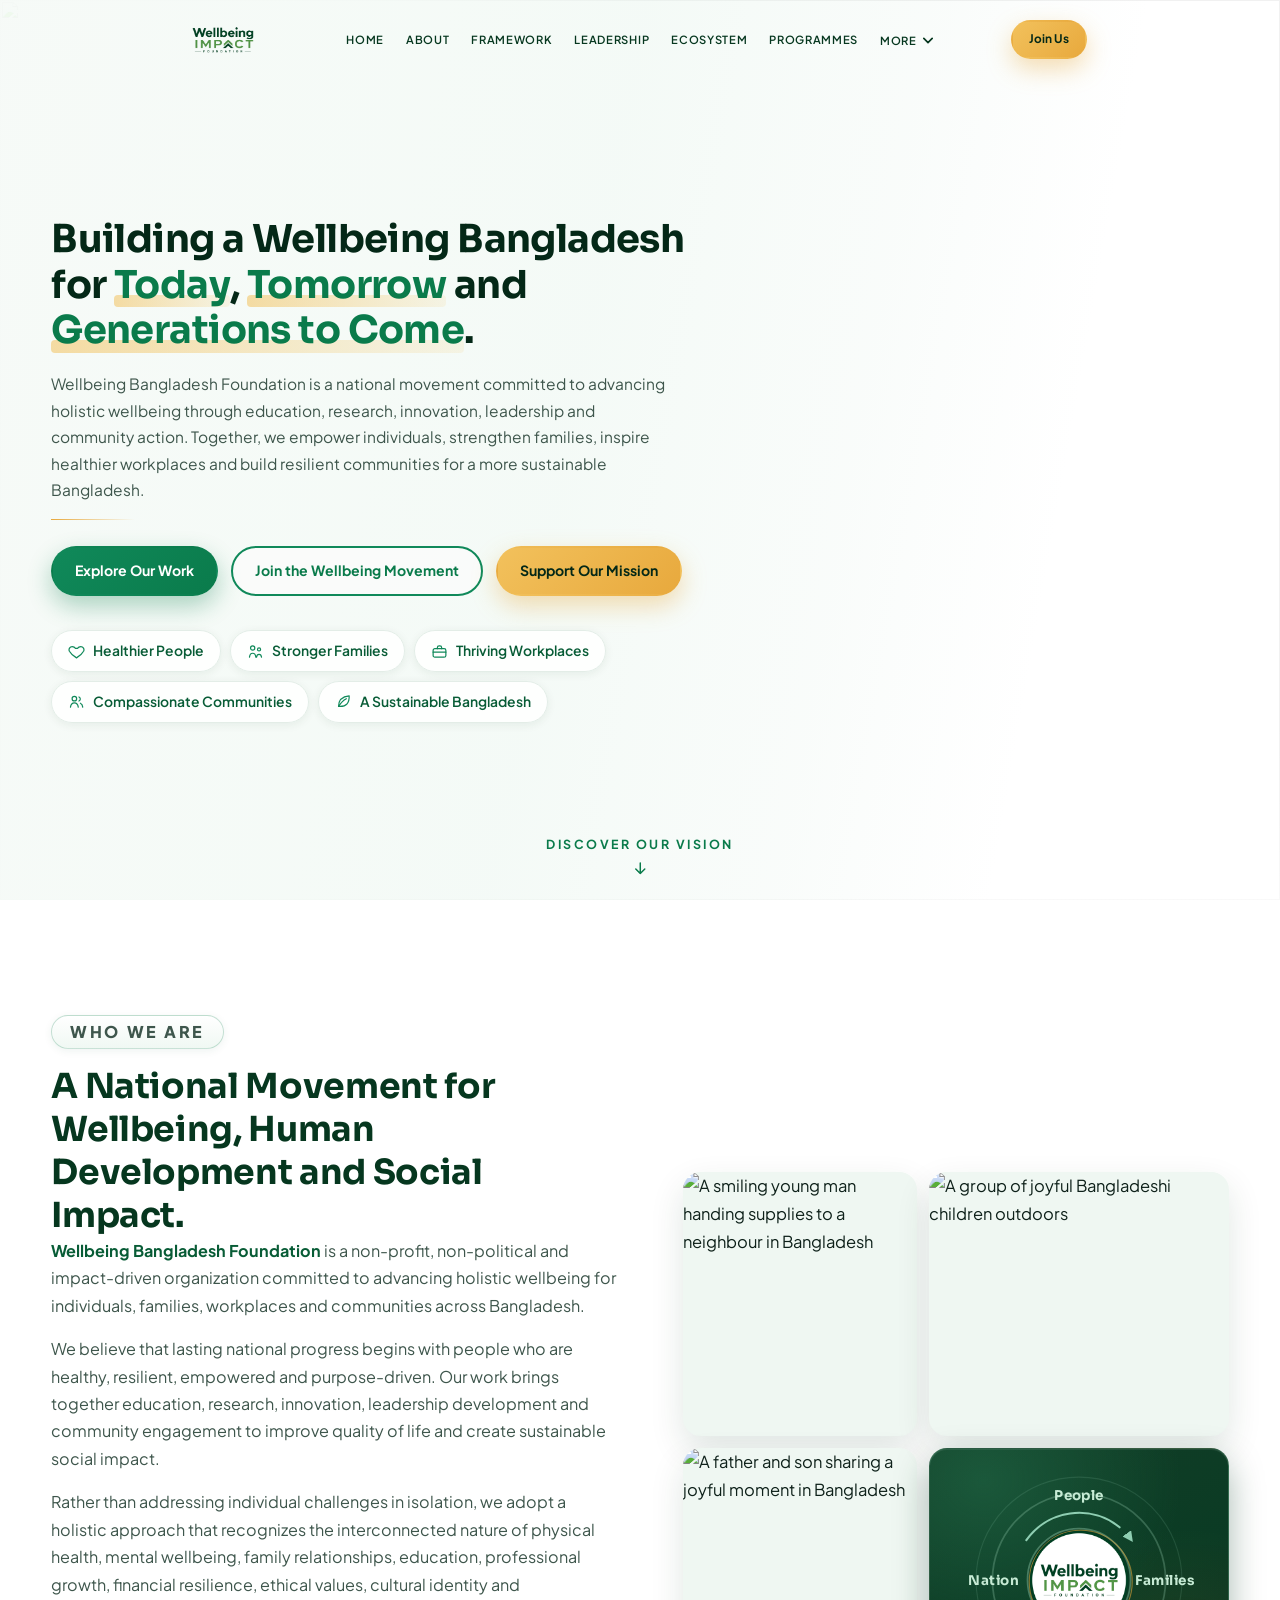
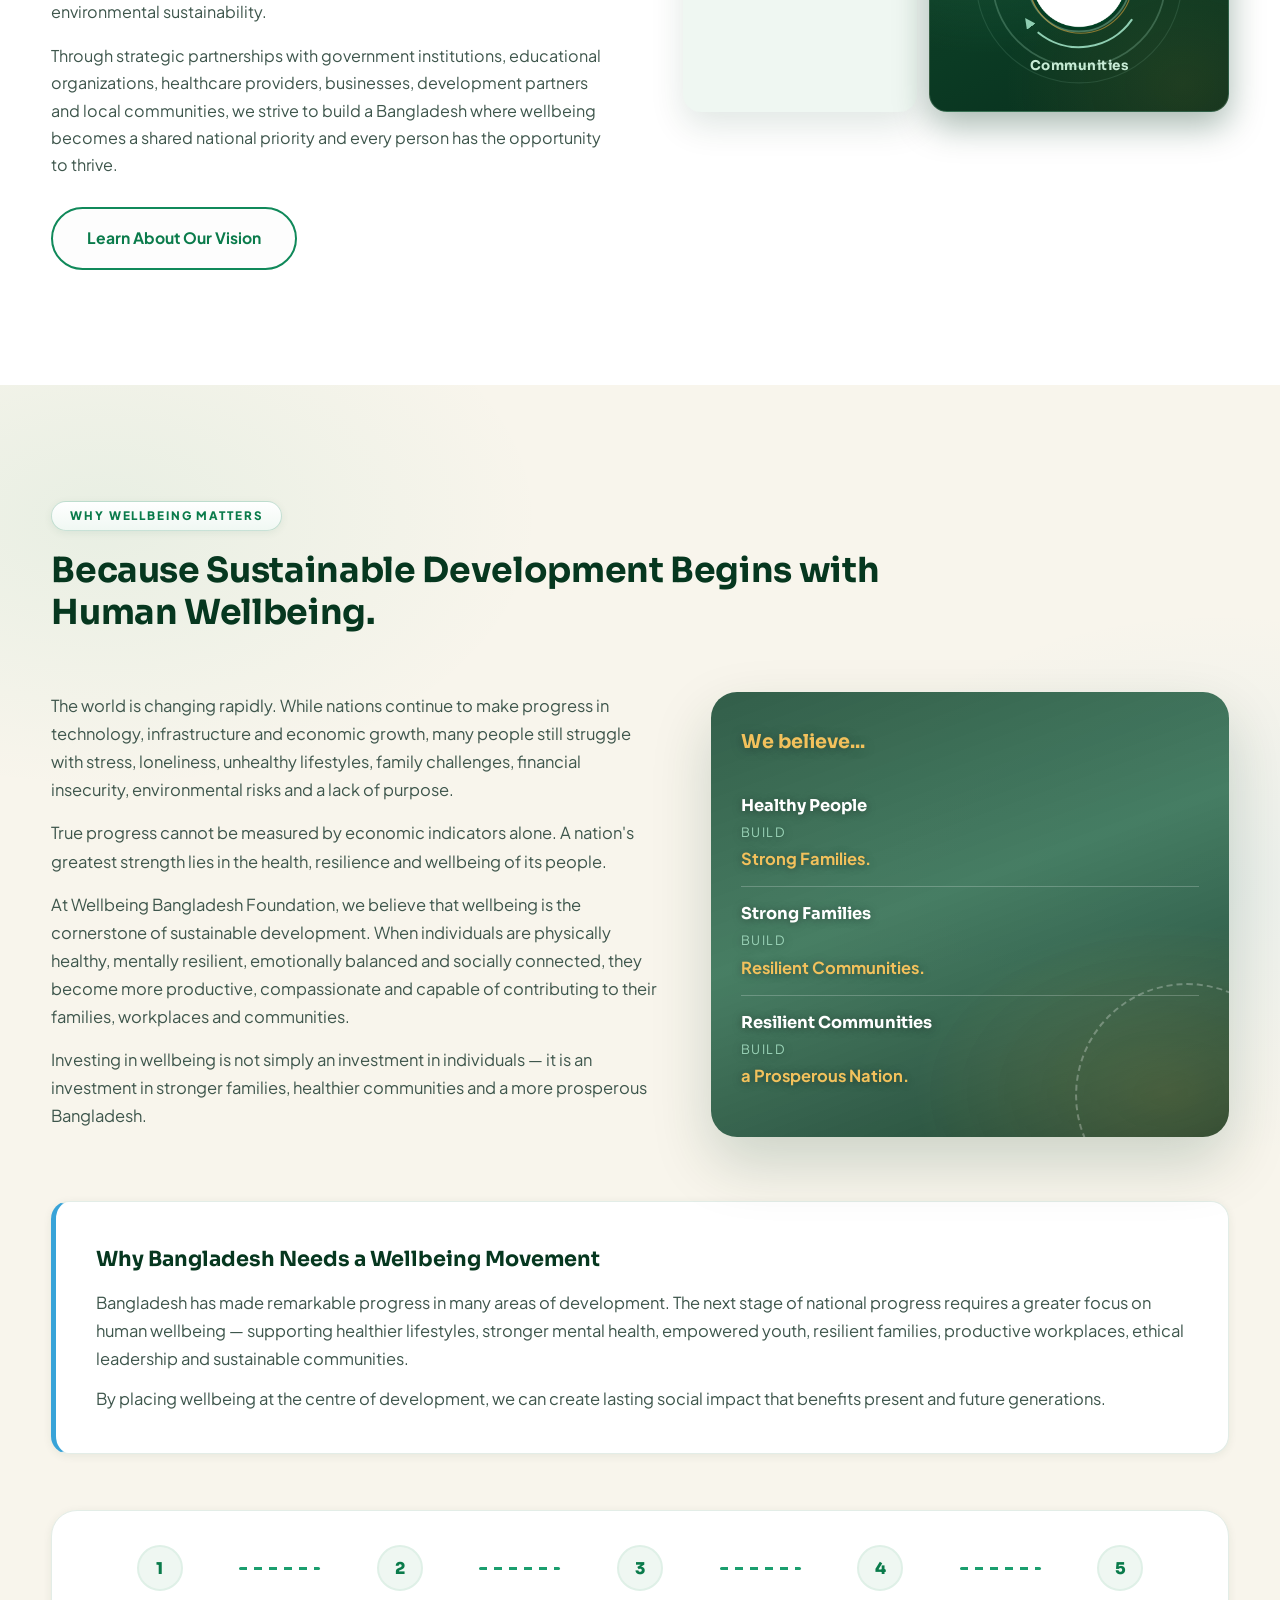
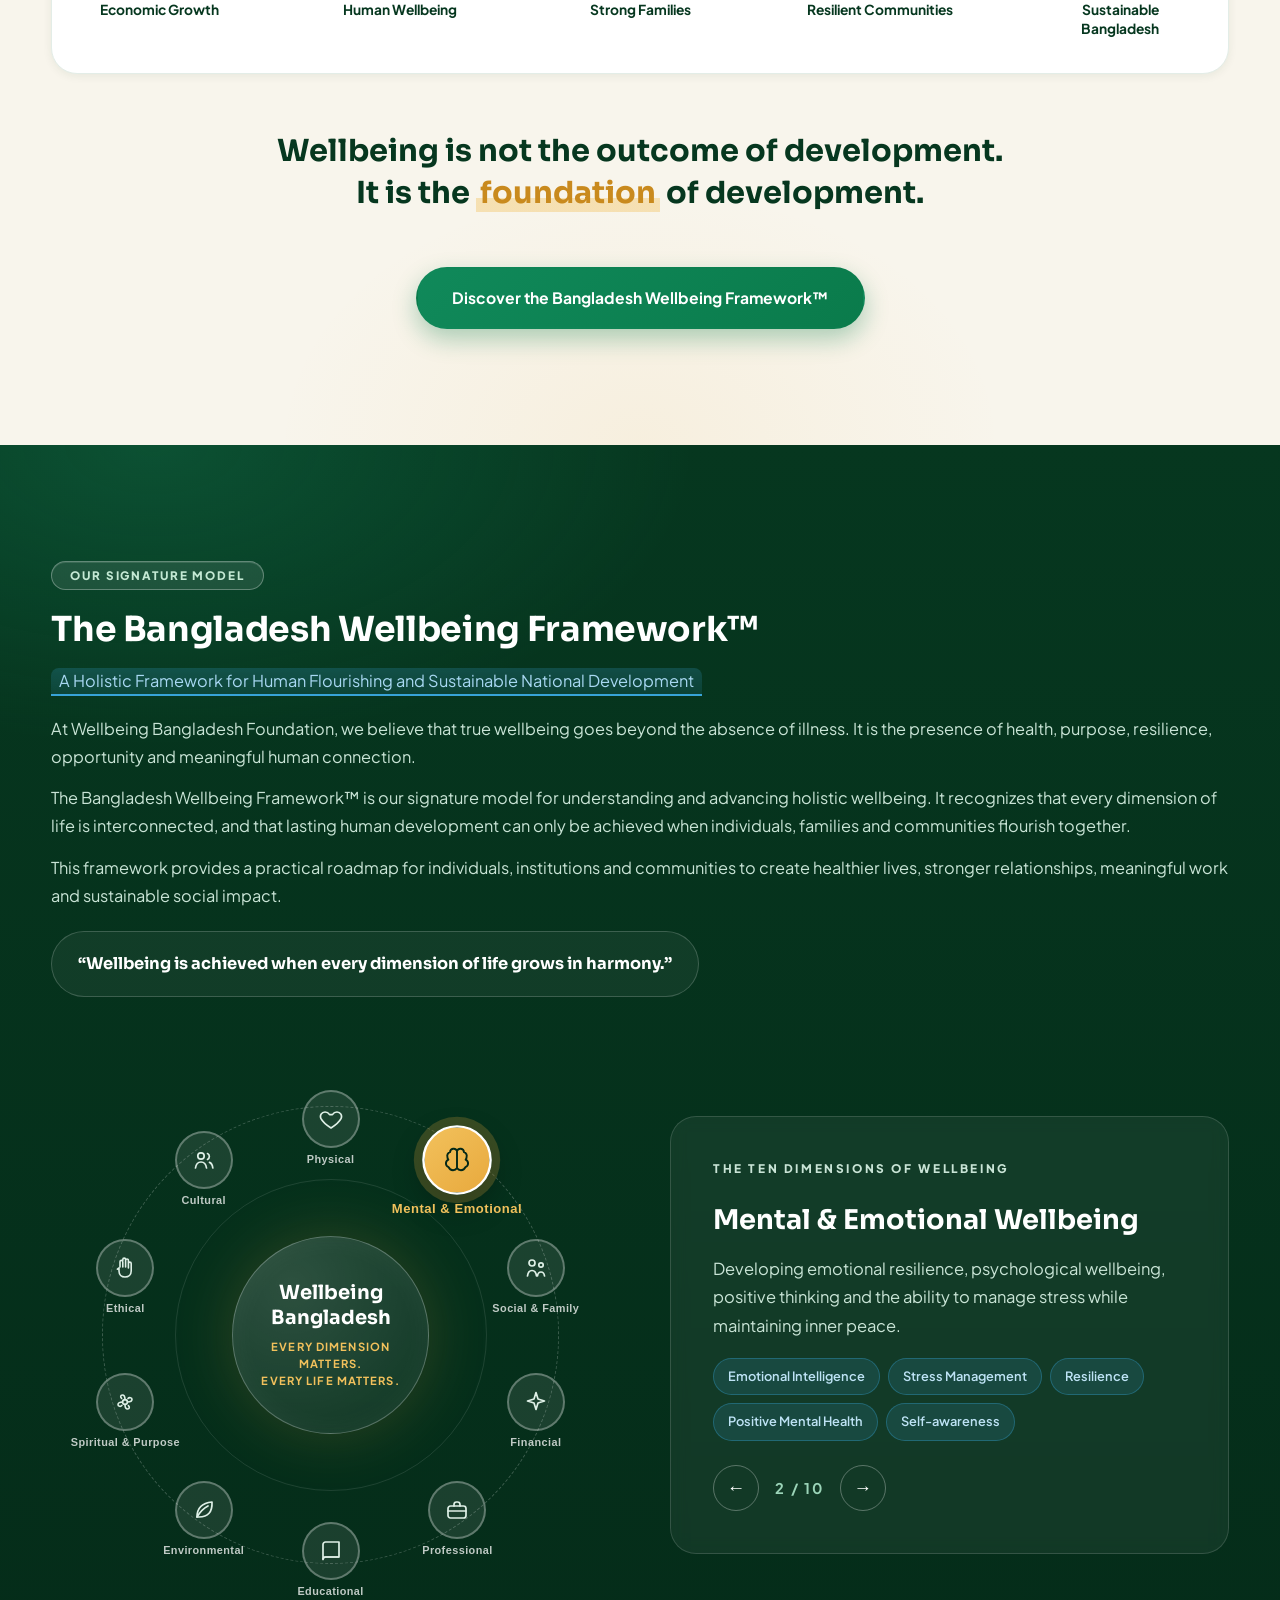
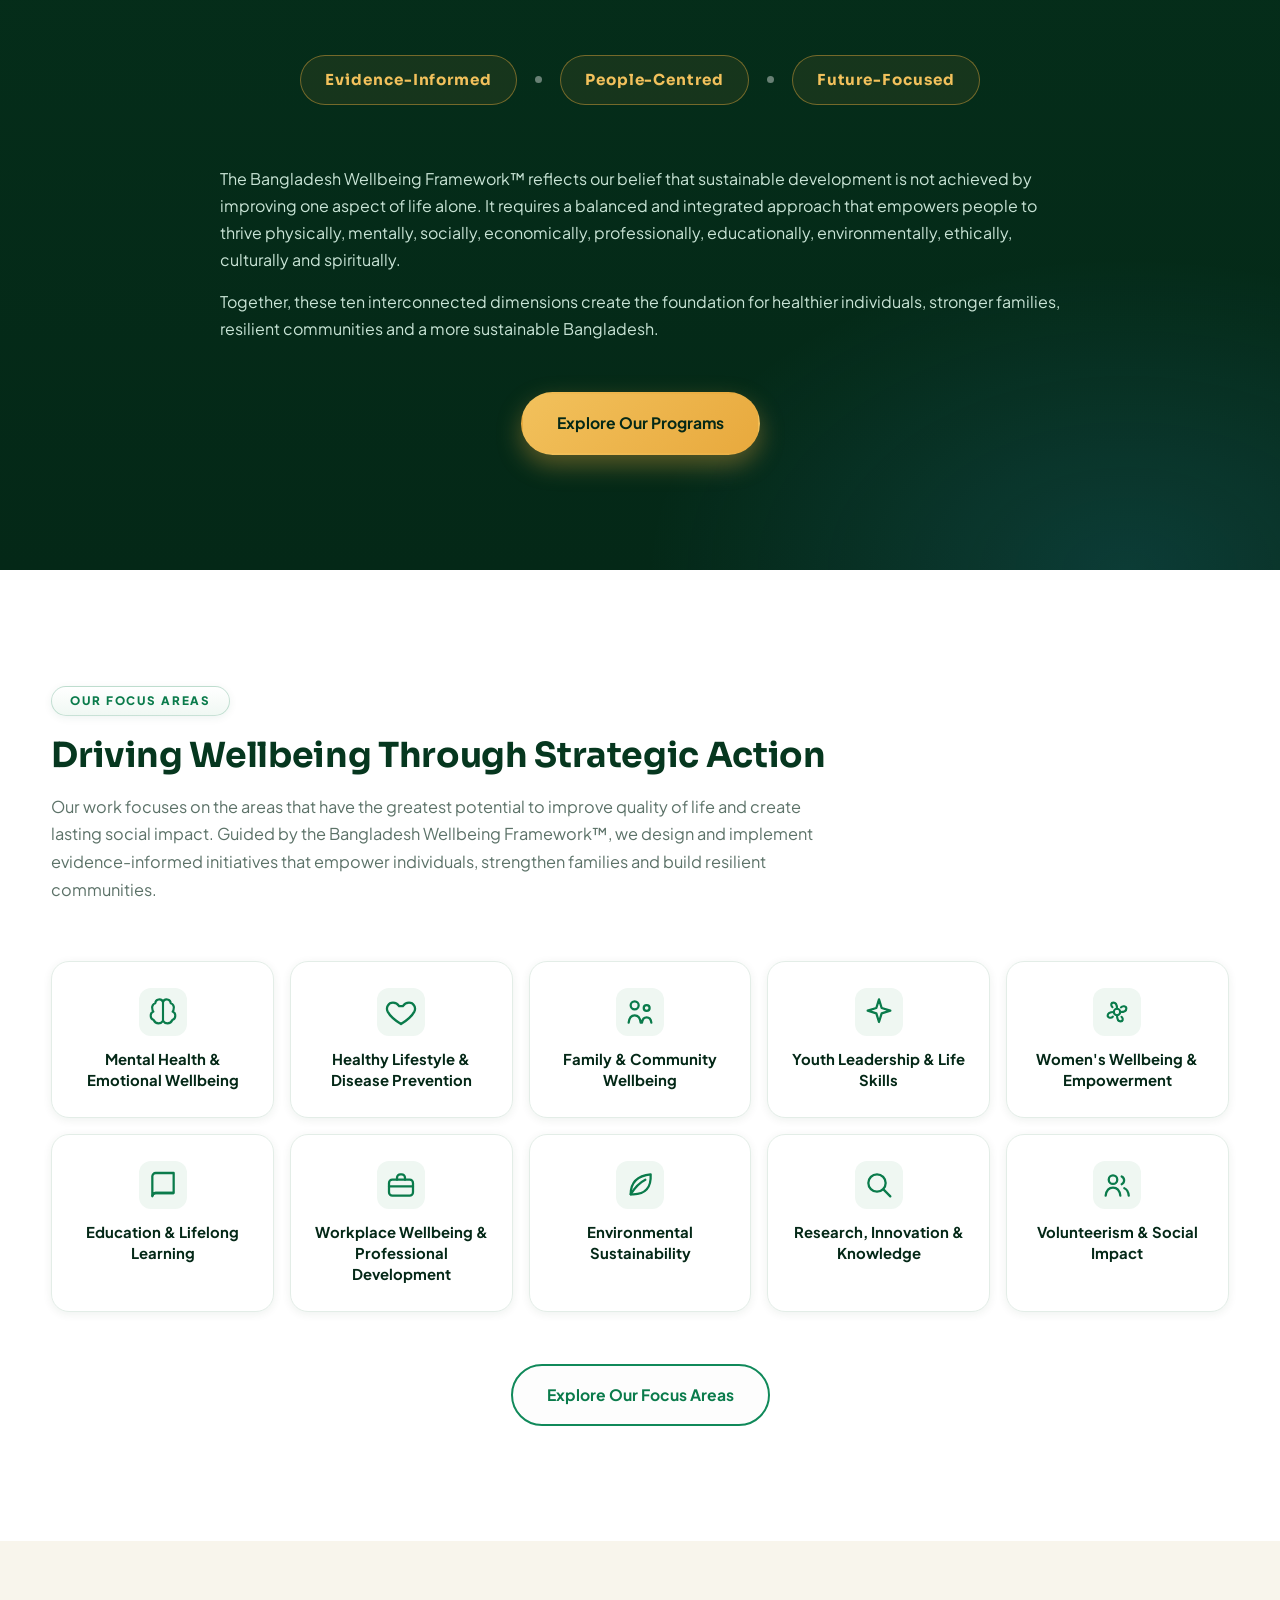
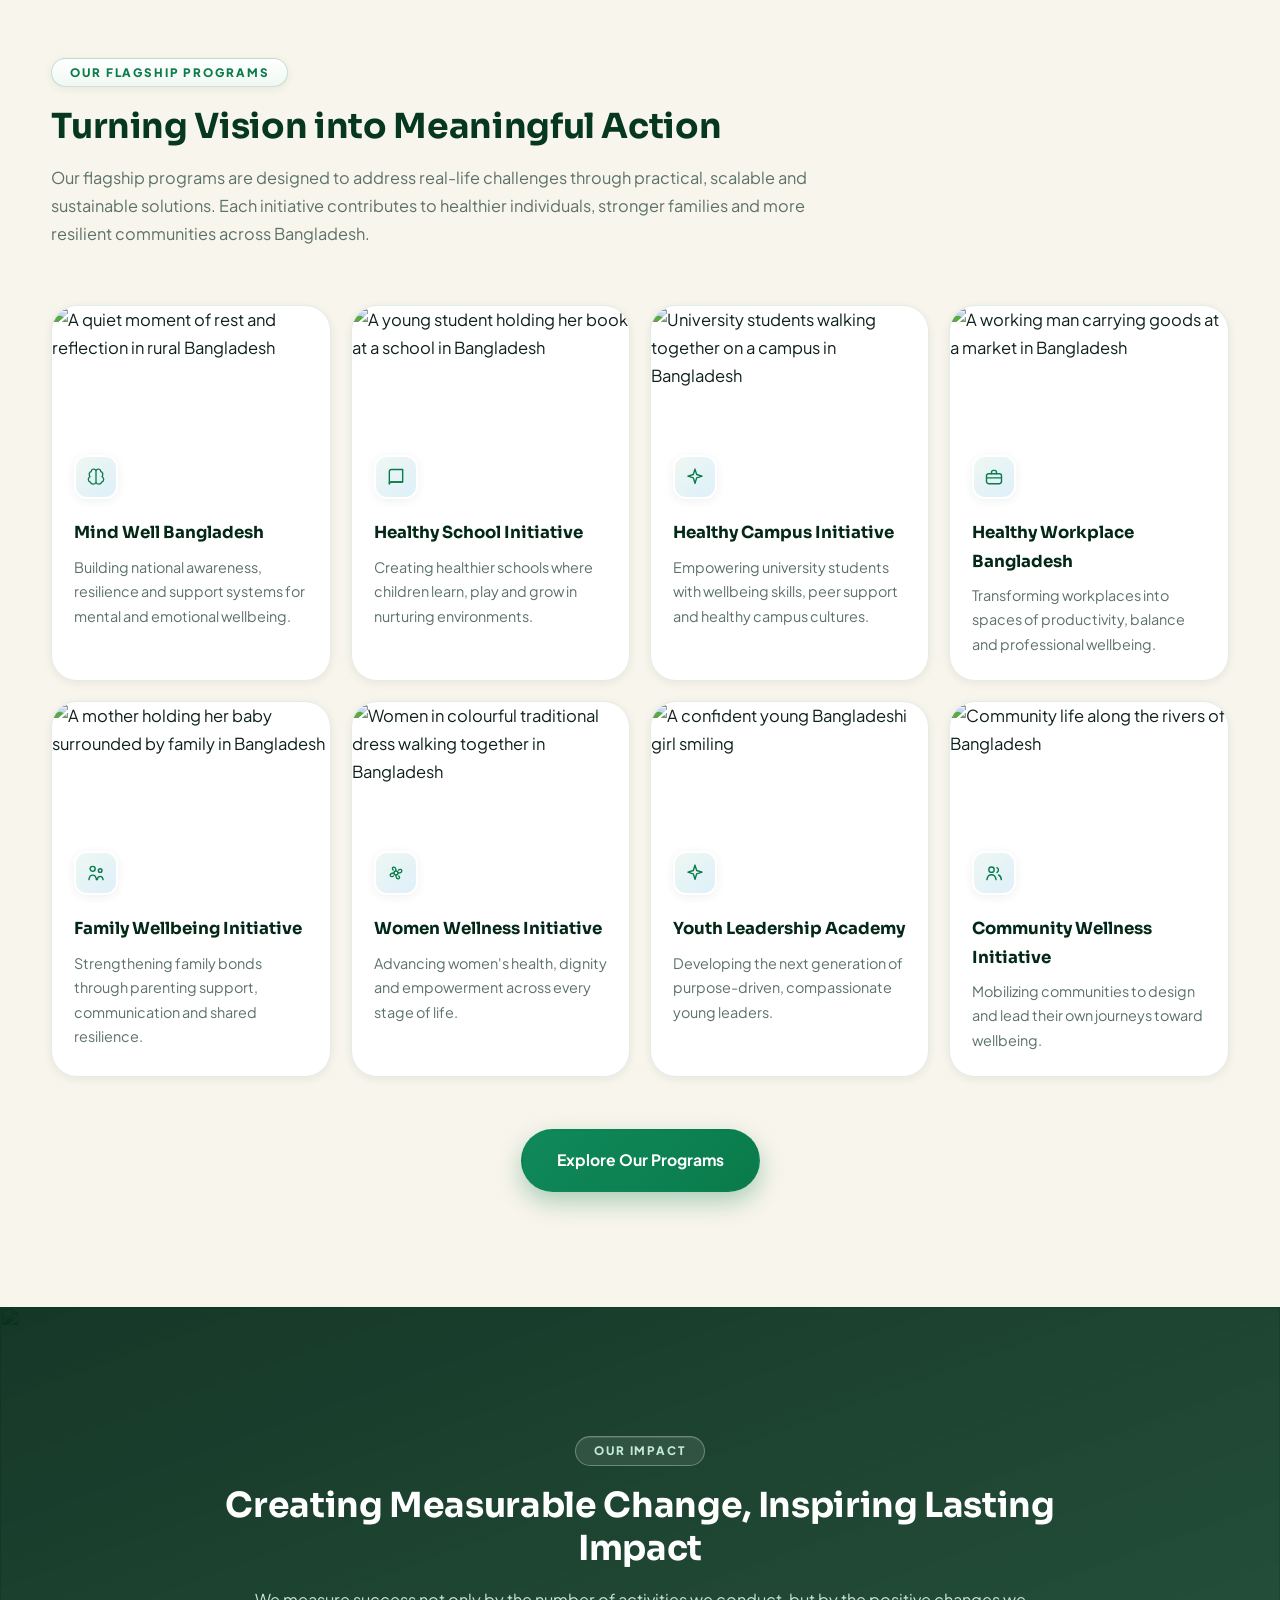
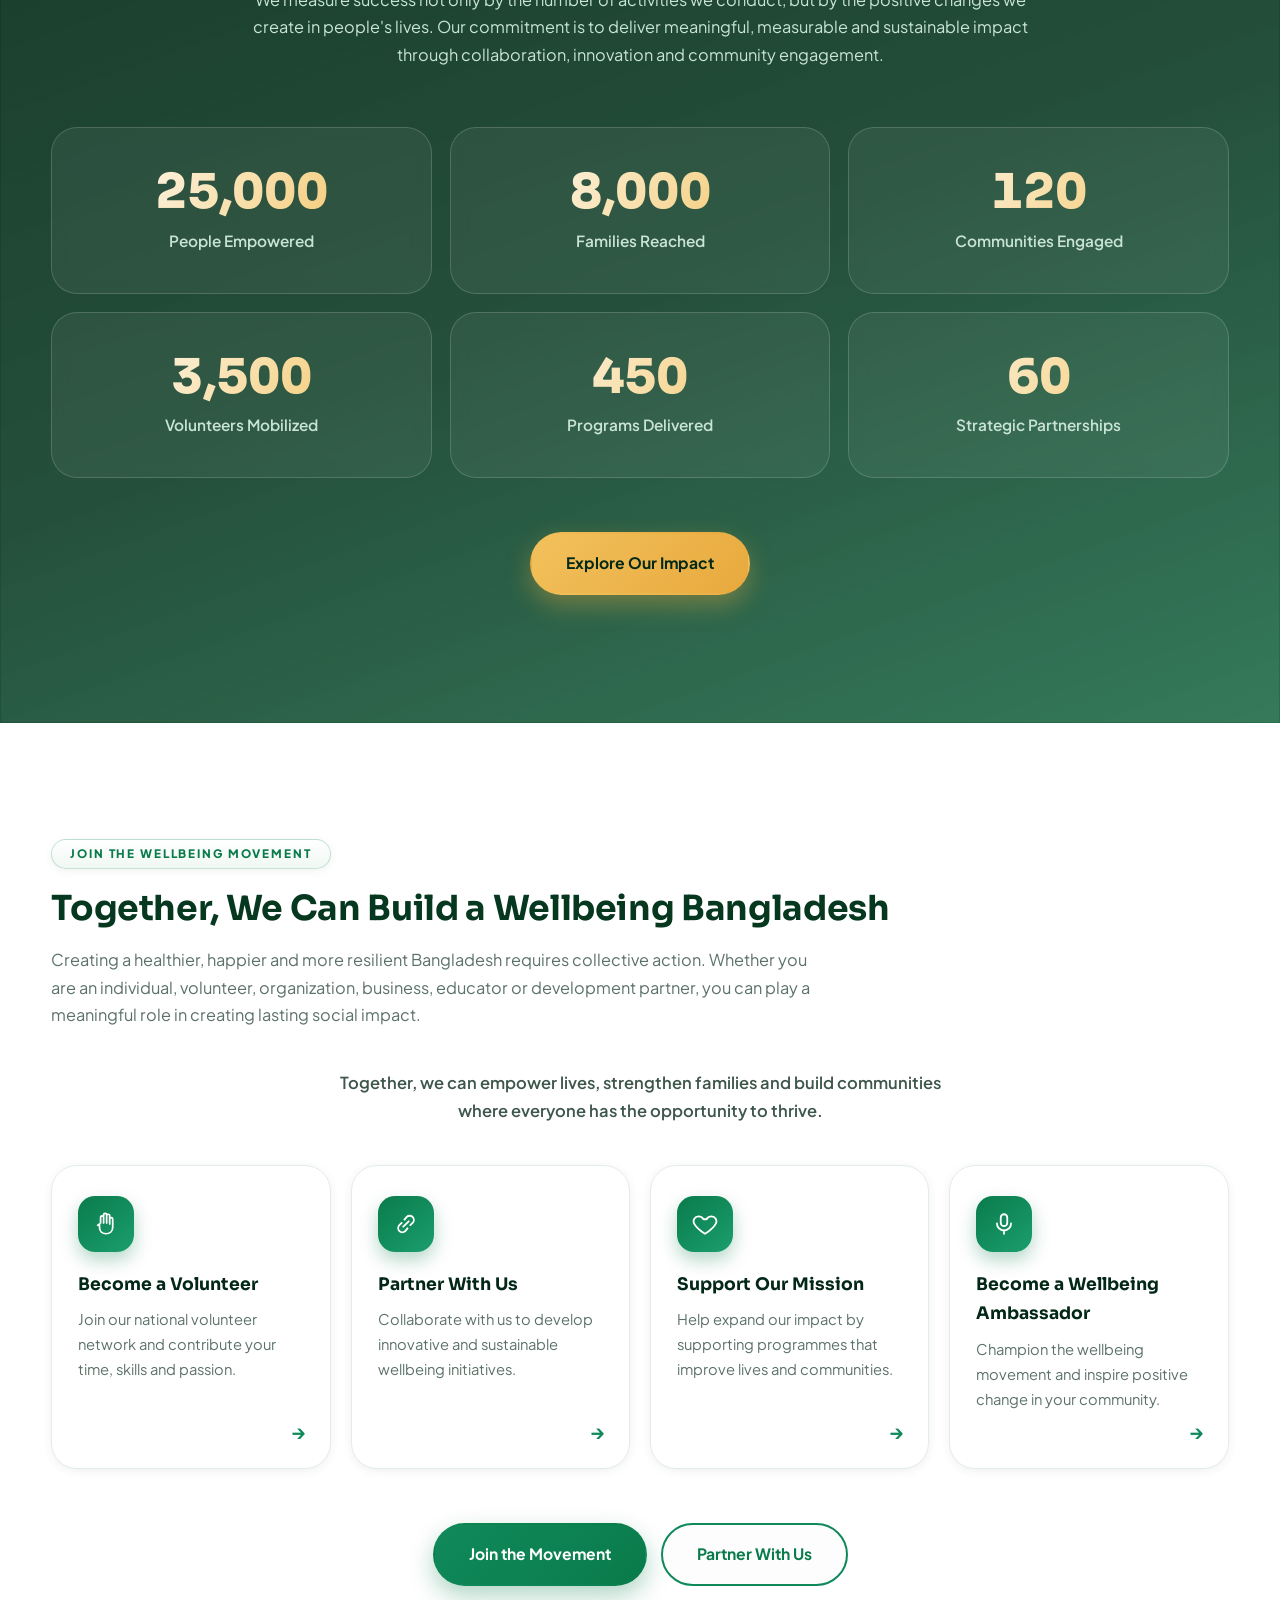
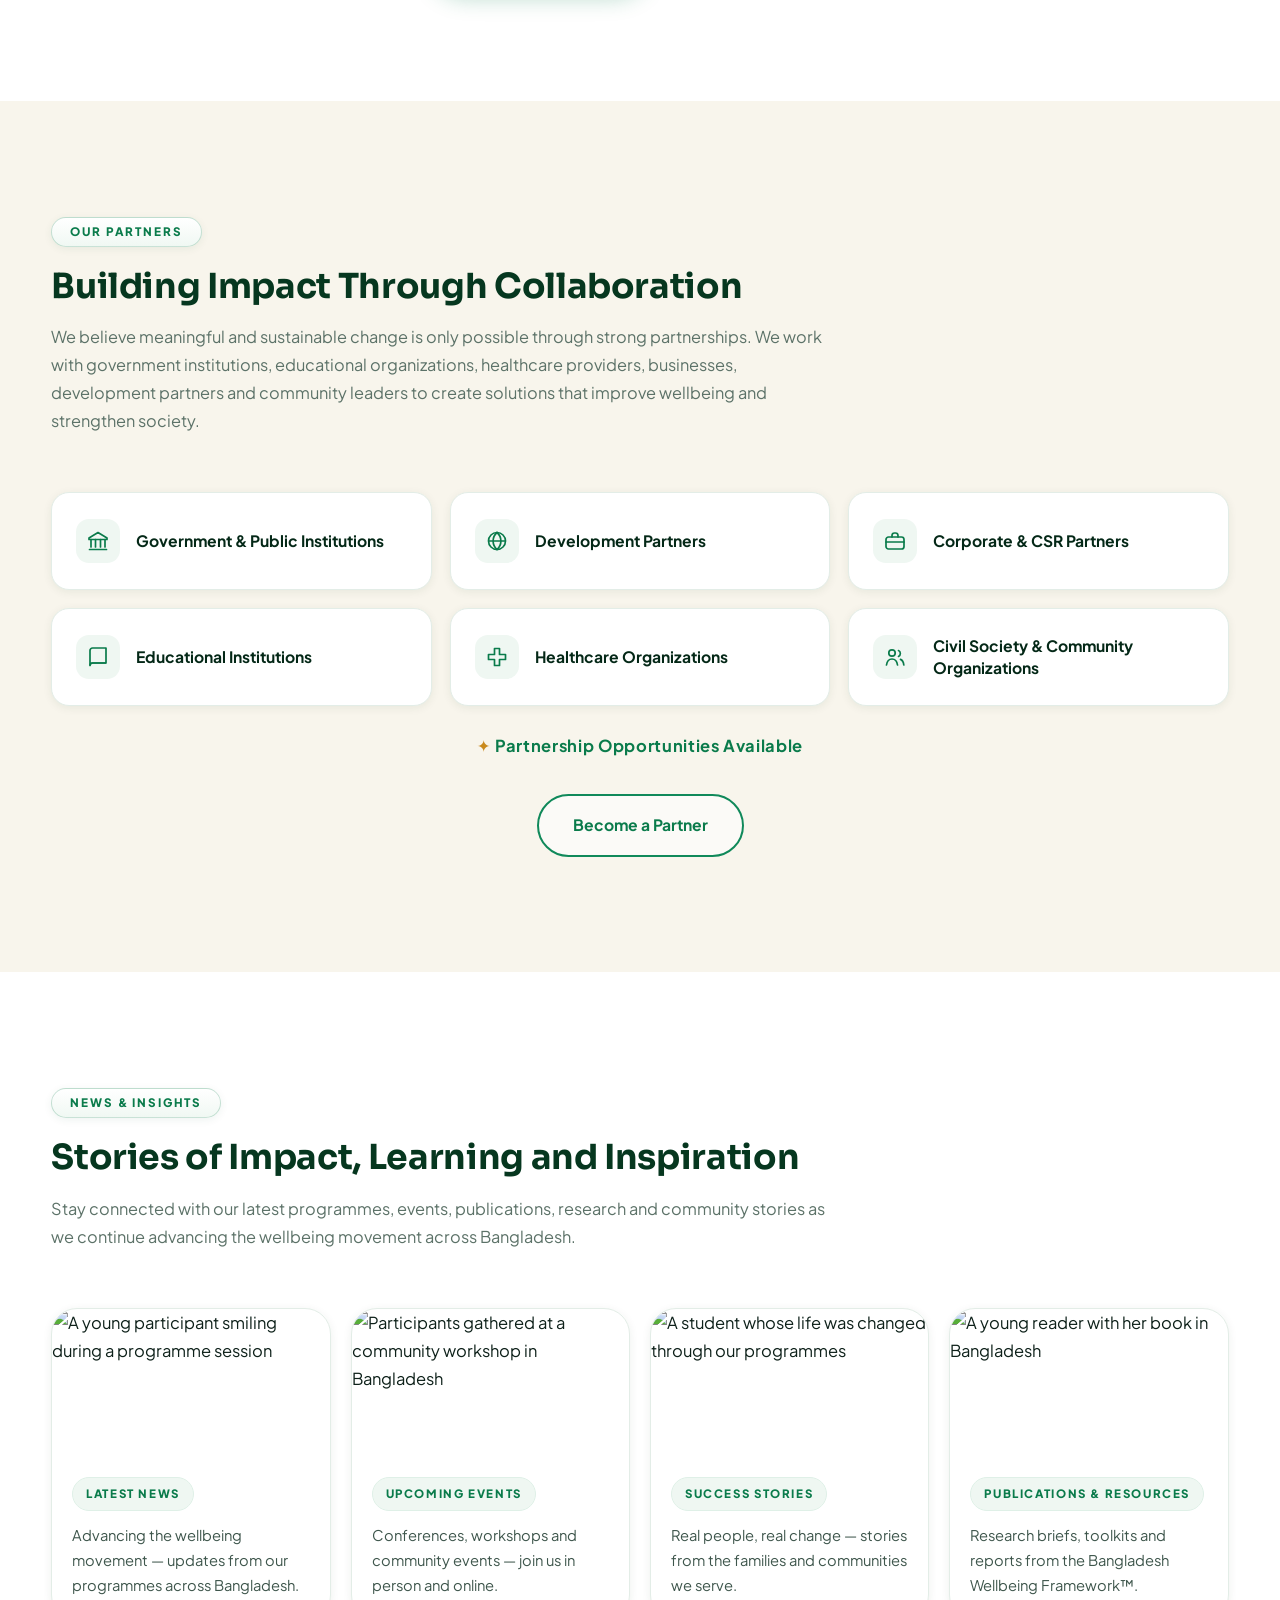
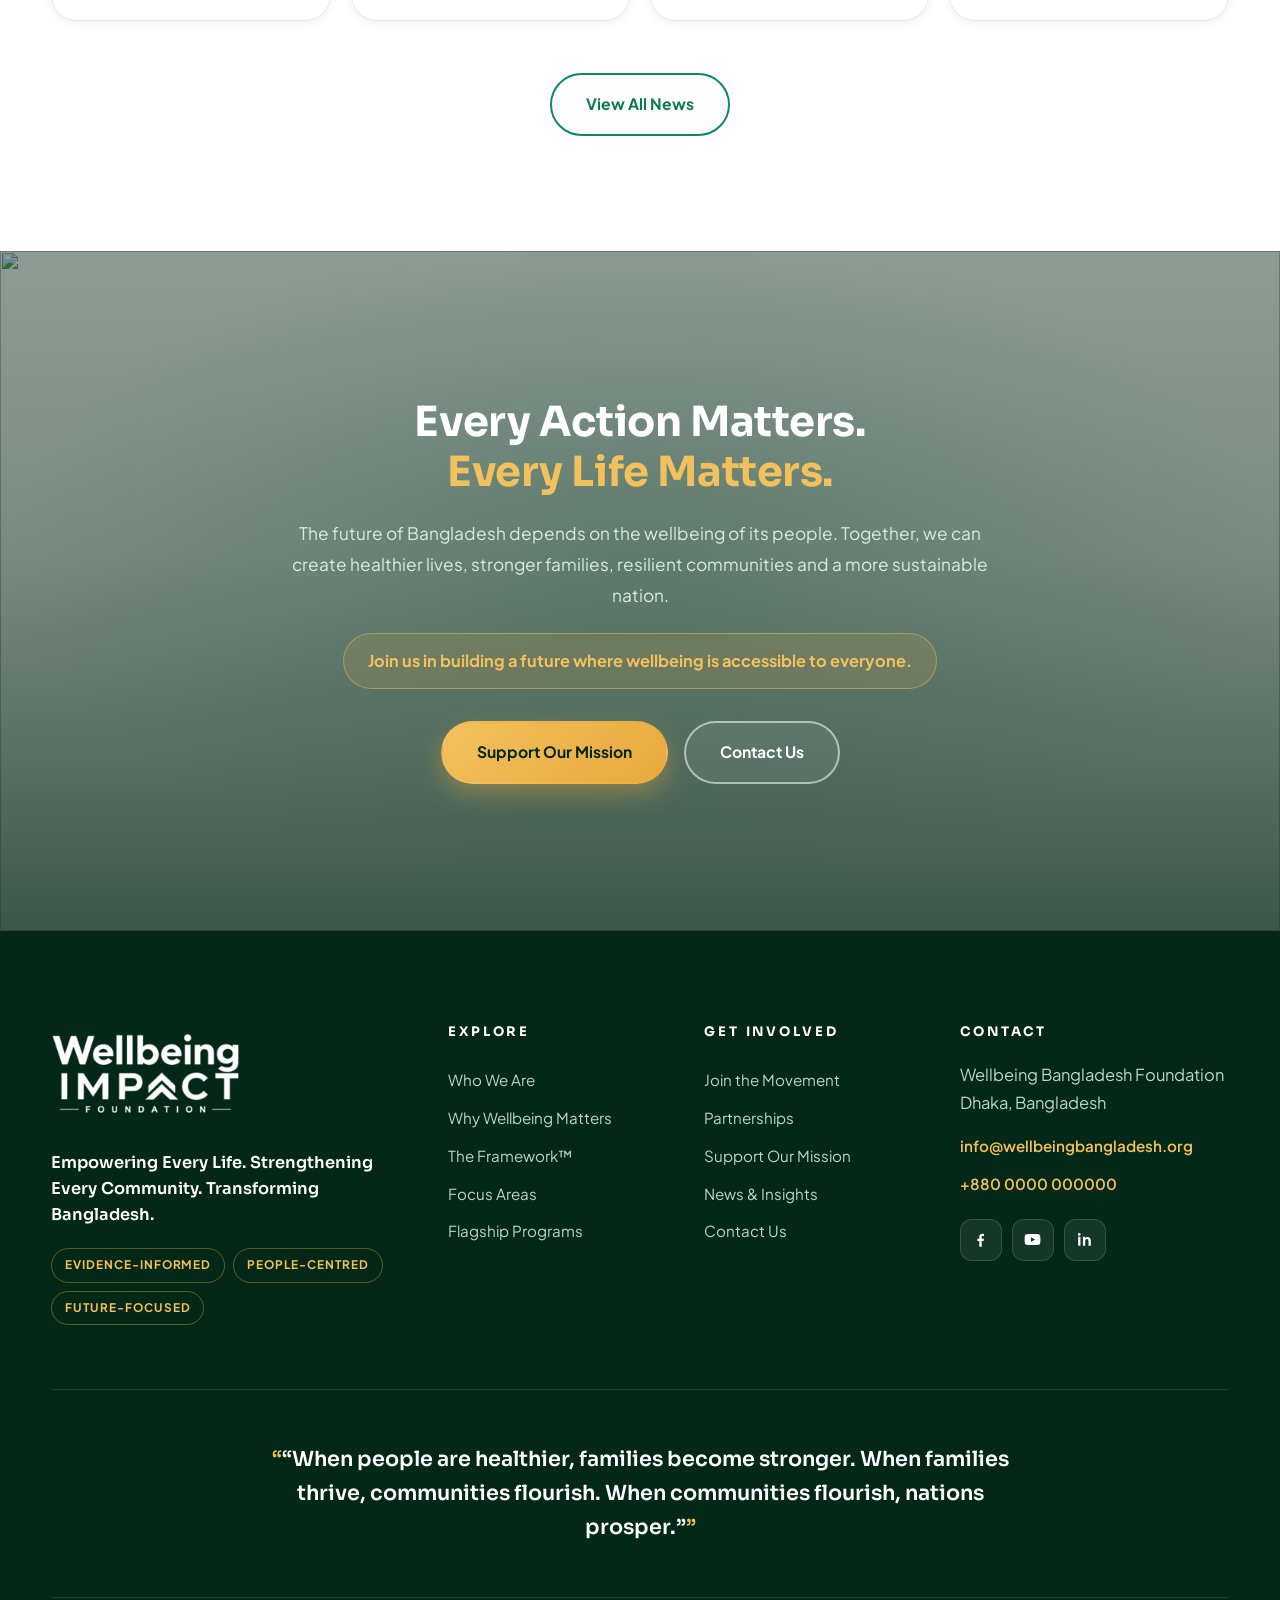
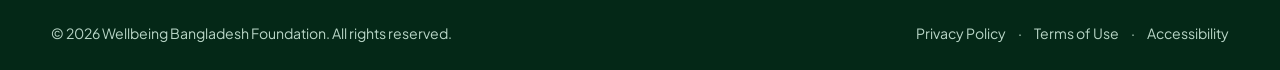
==== commit 66b98530: "add pages" ====
--- a/index.html
+++ b/index.html
@@ -8,7 +8,7 @@
   <link rel="preconnect" href="https://fonts.googleapis.com" />
   <link rel="preconnect" href="https://fonts.gstatic.com" crossorigin />
   <link href="https://fonts.googleapis.com/css2?family=Plus+Jakarta+Sans:wght@400;500;600;700;800&family=Sora:wght@600;700;800&display=swap" rel="stylesheet" />
-  <link rel="stylesheet" href="styles.css?v=66" />
+  <link rel="stylesheet" href="styles.css?v=67" />
       <link rel="icon" type="image/png" href="assets/logo-round.png" />
 </head>
 <body>
@@ -23,10 +23,10 @@
       <nav class="main-nav" id="mainNav" aria-label="Primary">
         <a href="#top">Home</a>
         <a href="about.html">About</a>
-        <a href="#framework">Framework</a>
-        <a href="#join">Leadership</a>
-        <a href="#partners">Ecosystem</a>
-        <a href="#programs">Programmes</a>
+        <a href="framework.html">Framework</a>
+        <a href="leadership.html">Leadership</a>
+        <a href="ecosystem.html">Ecosystem</a>
+        <a href="programmes.html">Programmes</a>
         <div class="nav-more" id="navMore">
           <button type="button" id="moreBtn" aria-expanded="false" aria-controls="navDrop">
             More
@@ -631,15 +631,15 @@
           <h4>Explore</h4>
           <a href="about.html#who-we-are">Who We Are</a>
           <a href="#why-wellbeing">Why Wellbeing Matters</a>
-          <a href="#framework">The Framework™</a>
+          <a href="framework.html">The Framework™</a>
           <a href="#focus">Focus Areas</a>
-          <a href="#programs">Flagship Programs</a>
+          <a href="programmes.html">Flagship Programs</a>
         </nav>
 
         <nav class="f-col" aria-label="Get involved">
           <h4>Get Involved</h4>
           <a href="#join">Join the Movement</a>
-          <a href="#partners">Partnerships</a>
+          <a href="ecosystem.html">Partnerships</a>
           <a href="#support">Support Our Mission</a>
           <a href="#news">News &amp; Insights</a>
           <a href="#contact">Contact Us</a>
@@ -694,6 +694,6 @@
     </defs>
   </svg>
 
-  <script src="main.js?v=17"></script>
+  <script src="main.js?v=18"></script>
 </body>
 </html>
--- a/styles.css
+++ b/styles.css
@@ -134,7 +134,7 @@
 }
 .btn-gold:hover { transform: translateY(-3px); box-shadow: 0 16px 32px rgba(232, 169, 61, .48); }
 
-.btn-outline { border-color: var(--green-600); color: var(--green-700); background: transparent; }
+.btn-outline { border-color: var(--green-600); color: var(--green-700); background: rgba(253, 253, 253, 0.685); }
 .btn-outline:hover { background: var(--green-700); color: #fff; transform: translateY(-3px); box-shadow: var(--shadow-md); }
 
 .btn-ghost-light { border-color: rgba(255,255,255,.55); color: #fff; background: rgba(255,255,255,.06); }
@@ -154,26 +154,45 @@
   height: 55px;
   padding: 0 8px 0 7px;
   border-radius: 999px;
-  background:
-    linear-gradient(115deg, rgba(255,255,255,.60) 0%, rgba(255,255,255,.30) 42%, rgba(255,255,255,.46) 100%);
-  border: 1px solid rgba(255,255,255,.55);
-  box-shadow:
-    0 18px 50px rgba(6,55,31,.22),
-    0 2px 8px rgba(6,55,31,.10),
-    inset 0 1px 1px rgba(255,255,255,.9),
-    inset 0 -1px 2px rgba(6,55,31,.05),
-    inset 0 0 24px rgba(255,255,255,.25);
-  backdrop-filter: blur(24px) saturate(190%) brightness(1.04);
-  -webkit-backdrop-filter: blur(24px) saturate(190%) brightness(1.04);
-  transition: box-shadow .35s ease, background-color .35s ease;
+  background: transparent;
+  border: 1px solid transparent;
+  box-shadow: none;
+  backdrop-filter: blur(0px) saturate(100%);
+  -webkit-backdrop-filter: blur(0px) saturate(100%);
+  transition:
+    background-color .5s ease,
+    border-color .5s ease,
+    box-shadow .5s ease,
+    backdrop-filter .5s ease,
+    -webkit-backdrop-filter .5s ease;
 }
 .site-header.scrolled .nav-pill {
   background:
     linear-gradient(115deg, rgba(255,255,255,.72) 0%, rgba(255,255,255,.5) 45%, rgba(255,255,255,.62) 100%);
+  border-color: rgba(255,255,255,.55);
   box-shadow:
     0 22px 55px rgba(6,55,31,.28),
     inset 0 1px 1px rgba(255,255,255,.95),
     inset 0 -1px 2px rgba(6,55,31,.06);
+  backdrop-filter: blur(24px) saturate(190%) brightness(1.04);
+  -webkit-backdrop-filter: blur(24px) saturate(190%) brightness(1.04);
+}
+
+/* ---------- Dark-hero pages: white nav while pill is transparent at top ---------- */
+body.dark-hero .site-header:not(.scrolled) .main-nav a,
+body.dark-hero .site-header:not(.scrolled) .nav-more > button {
+  color: rgba(255,255,255,.95);
+}
+body.dark-hero .site-header:not(.scrolled) .main-nav a:hover,
+body.dark-hero .site-header:not(.scrolled) .nav-more > button:hover {
+  background: rgba(255,255,255,.16);
+  color: #fff;
+}
+body.dark-hero .site-header:not(.scrolled) .nav-toggle span { background: #fff; }
+body.dark-hero .site-header:not(.scrolled) .brand img {
+  filter: brightness(0) invert(1);
+  background: transparent;
+  box-shadow: none;
 }
 
 .brand { display: inline-flex; align-items: center; flex-shrink: 0; justify-self: start; padding-left: 4px; }
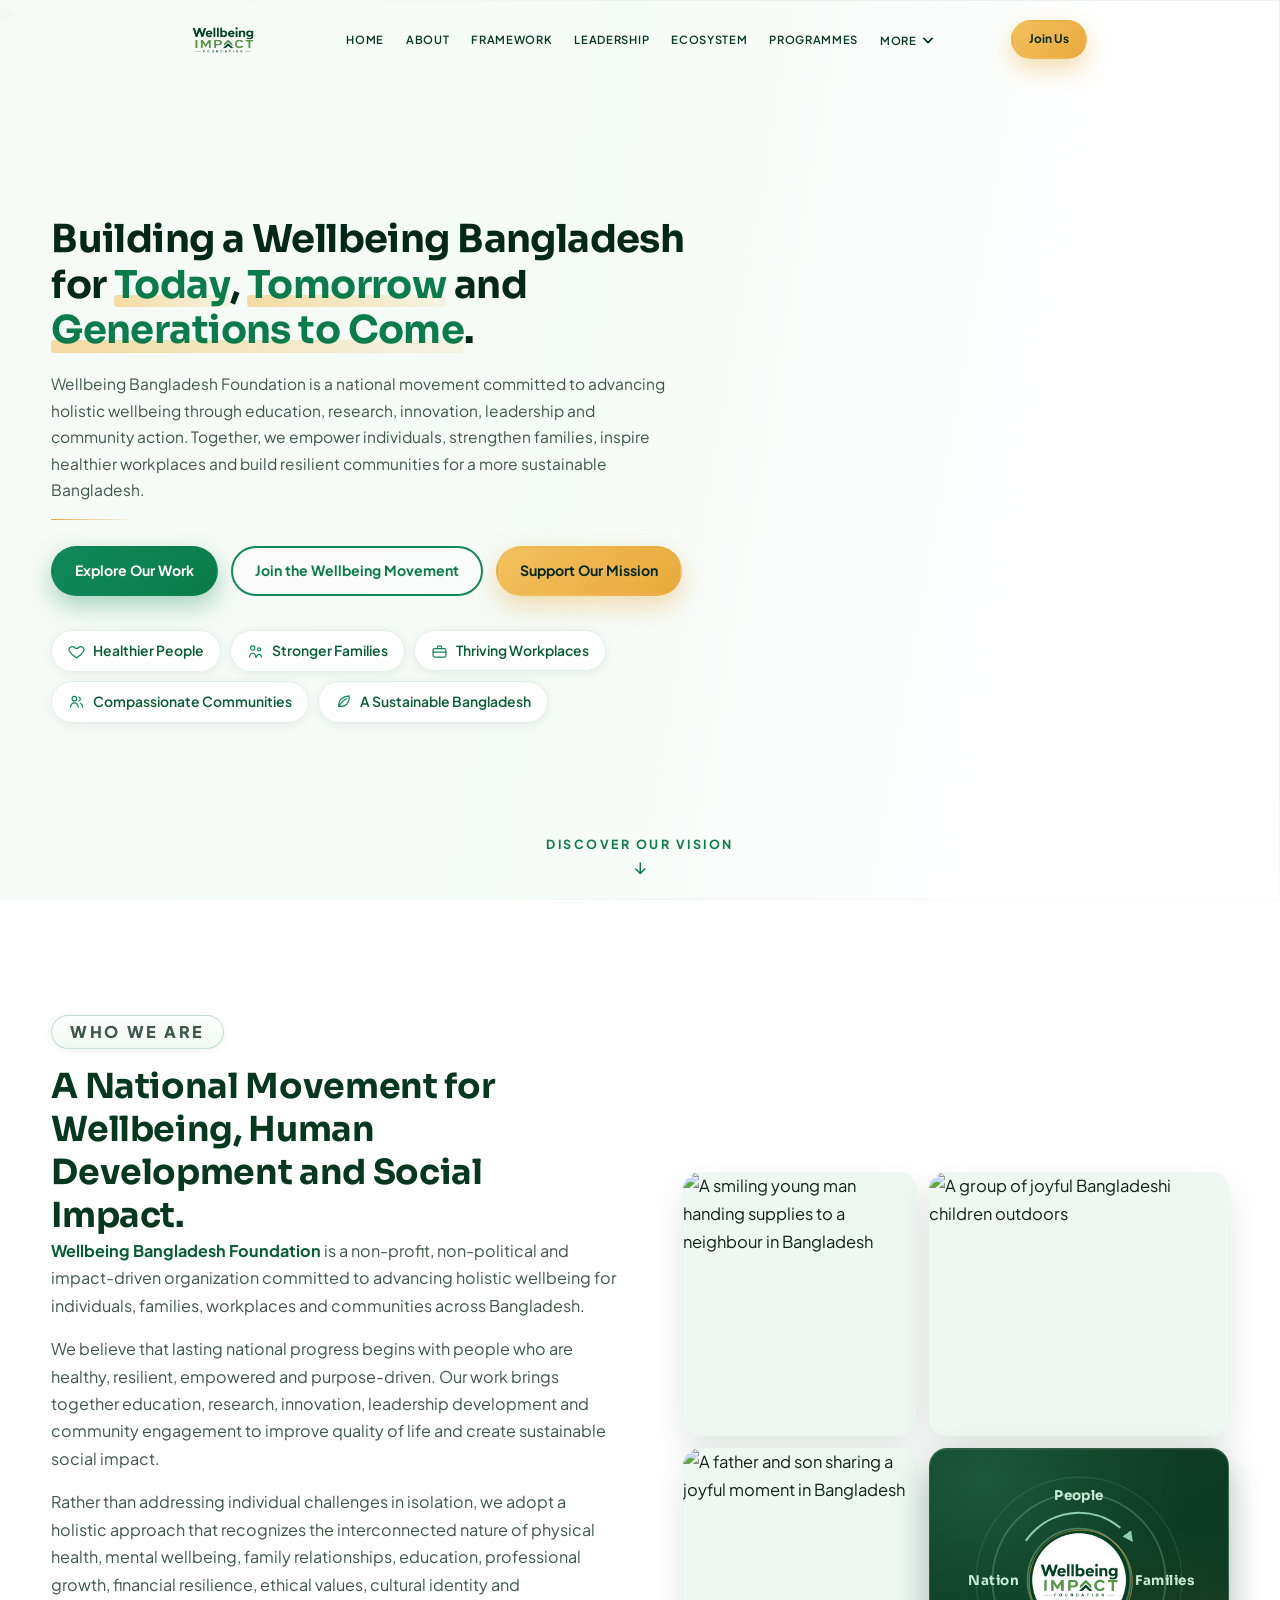
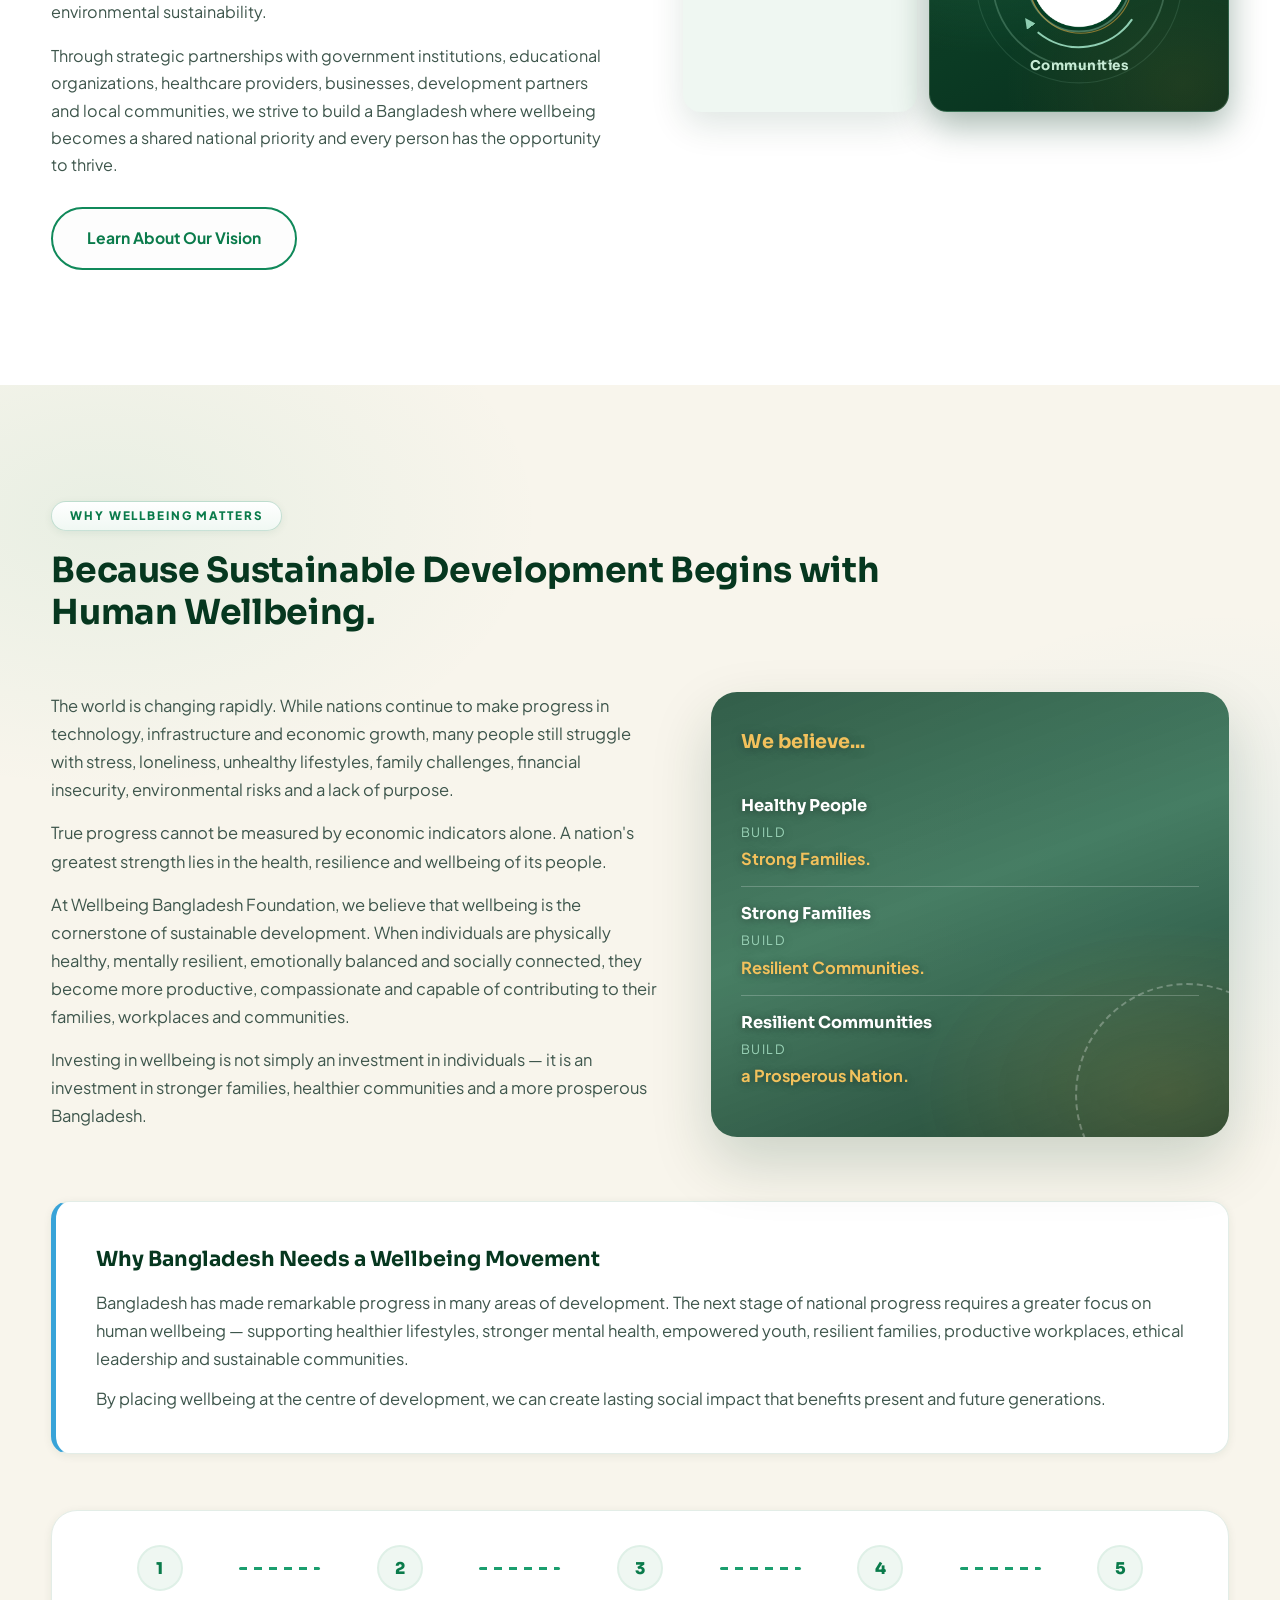
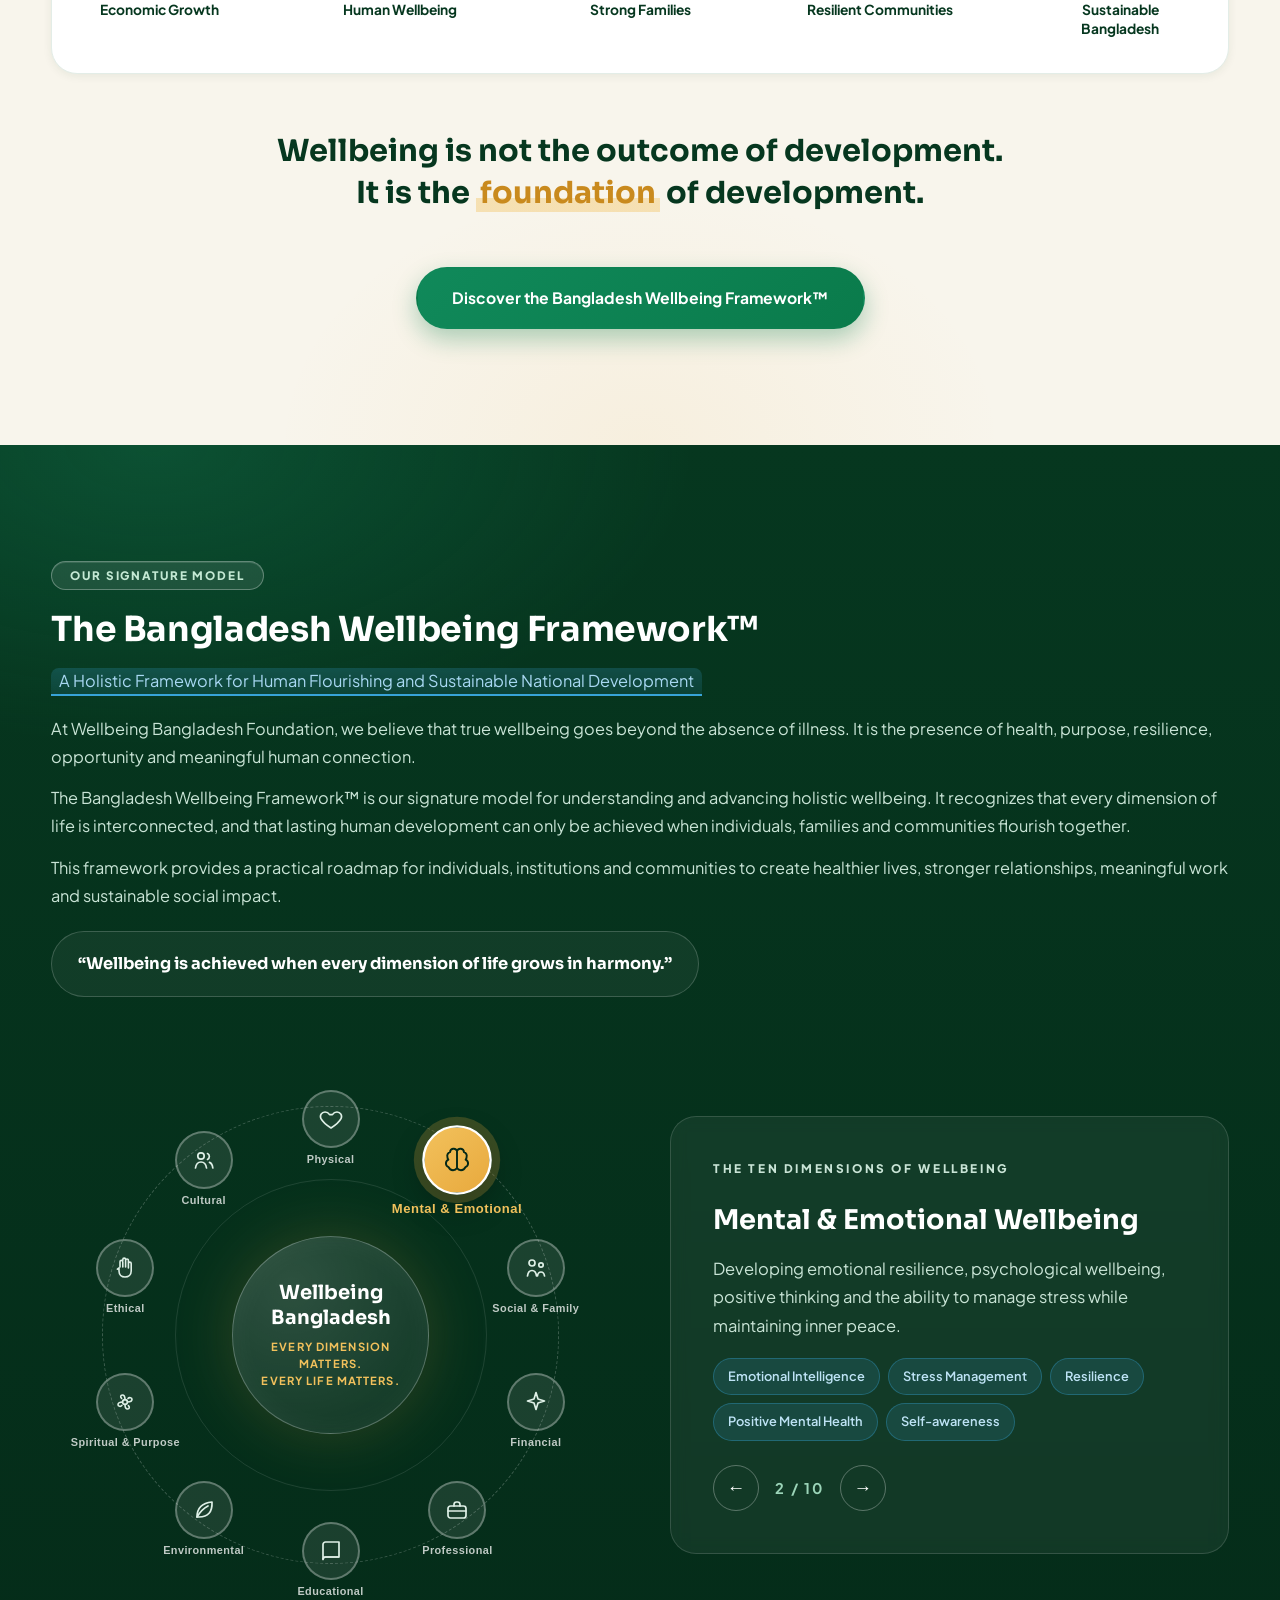
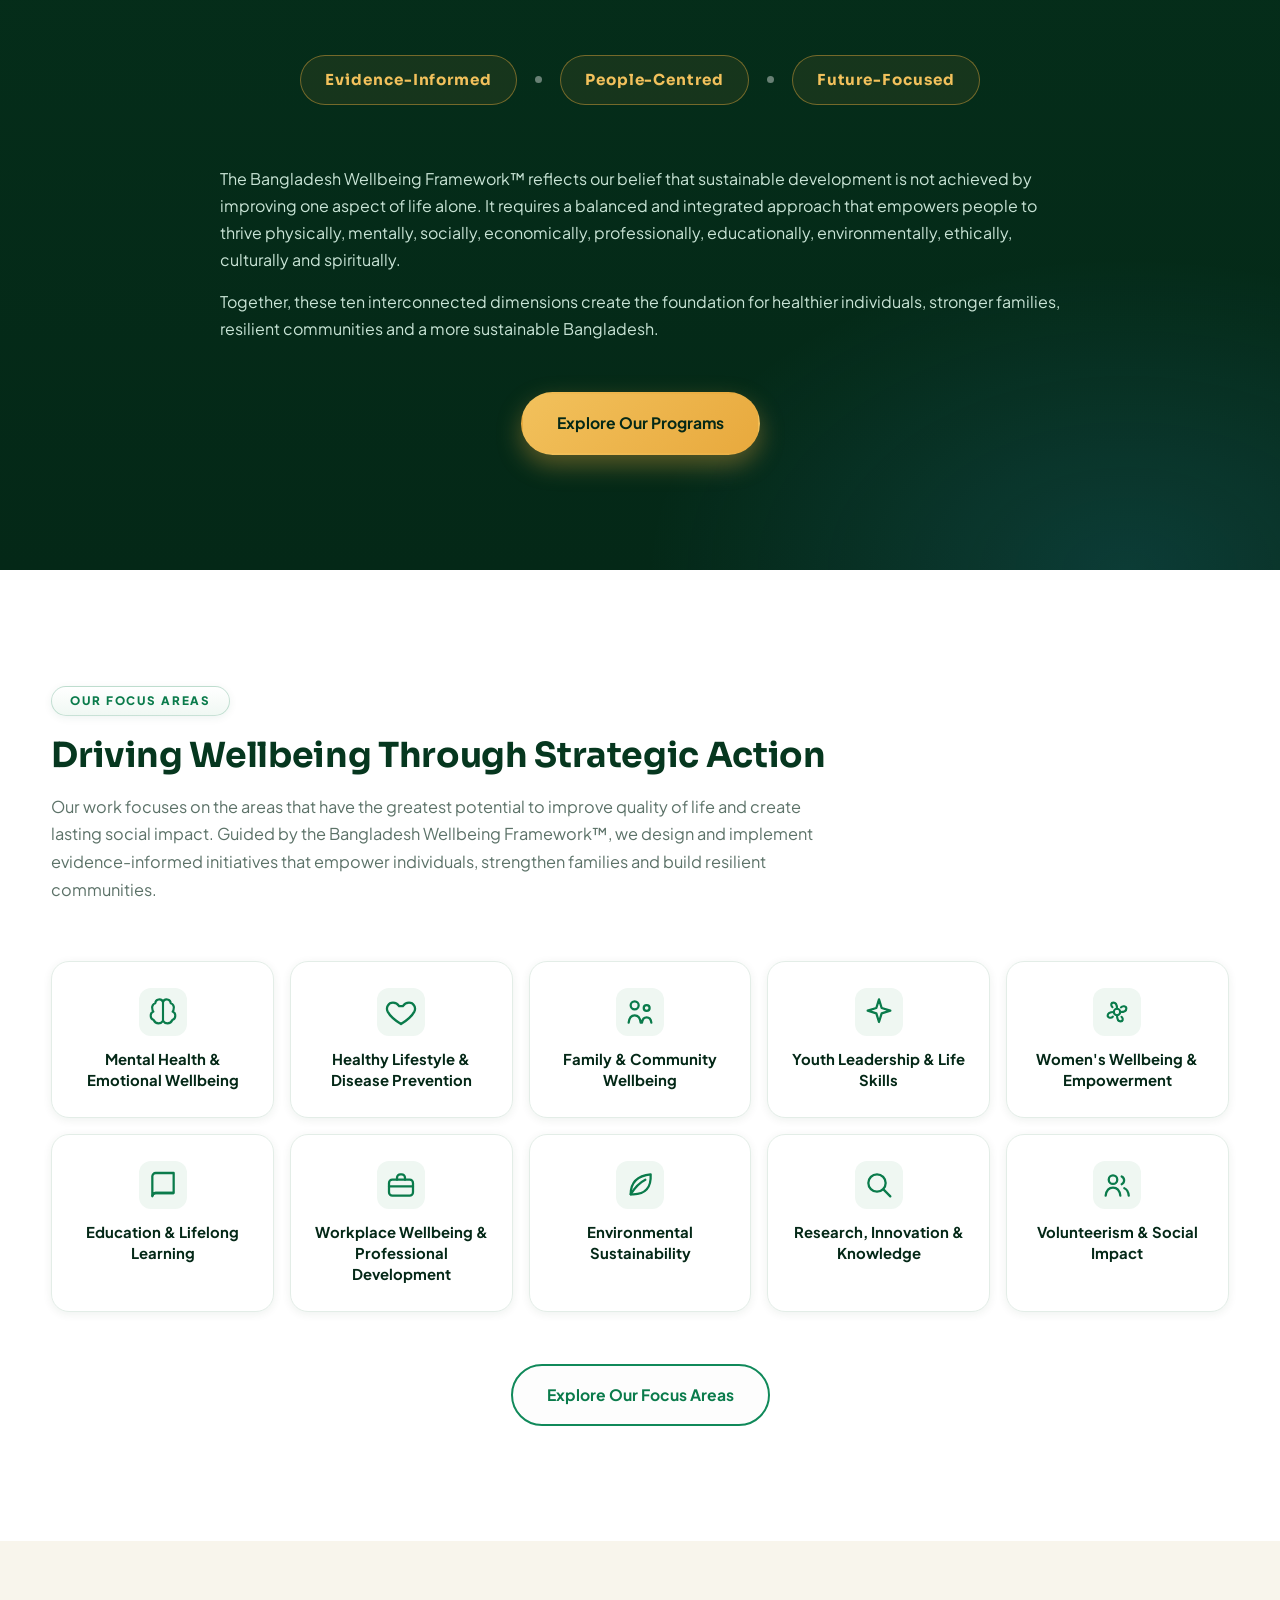
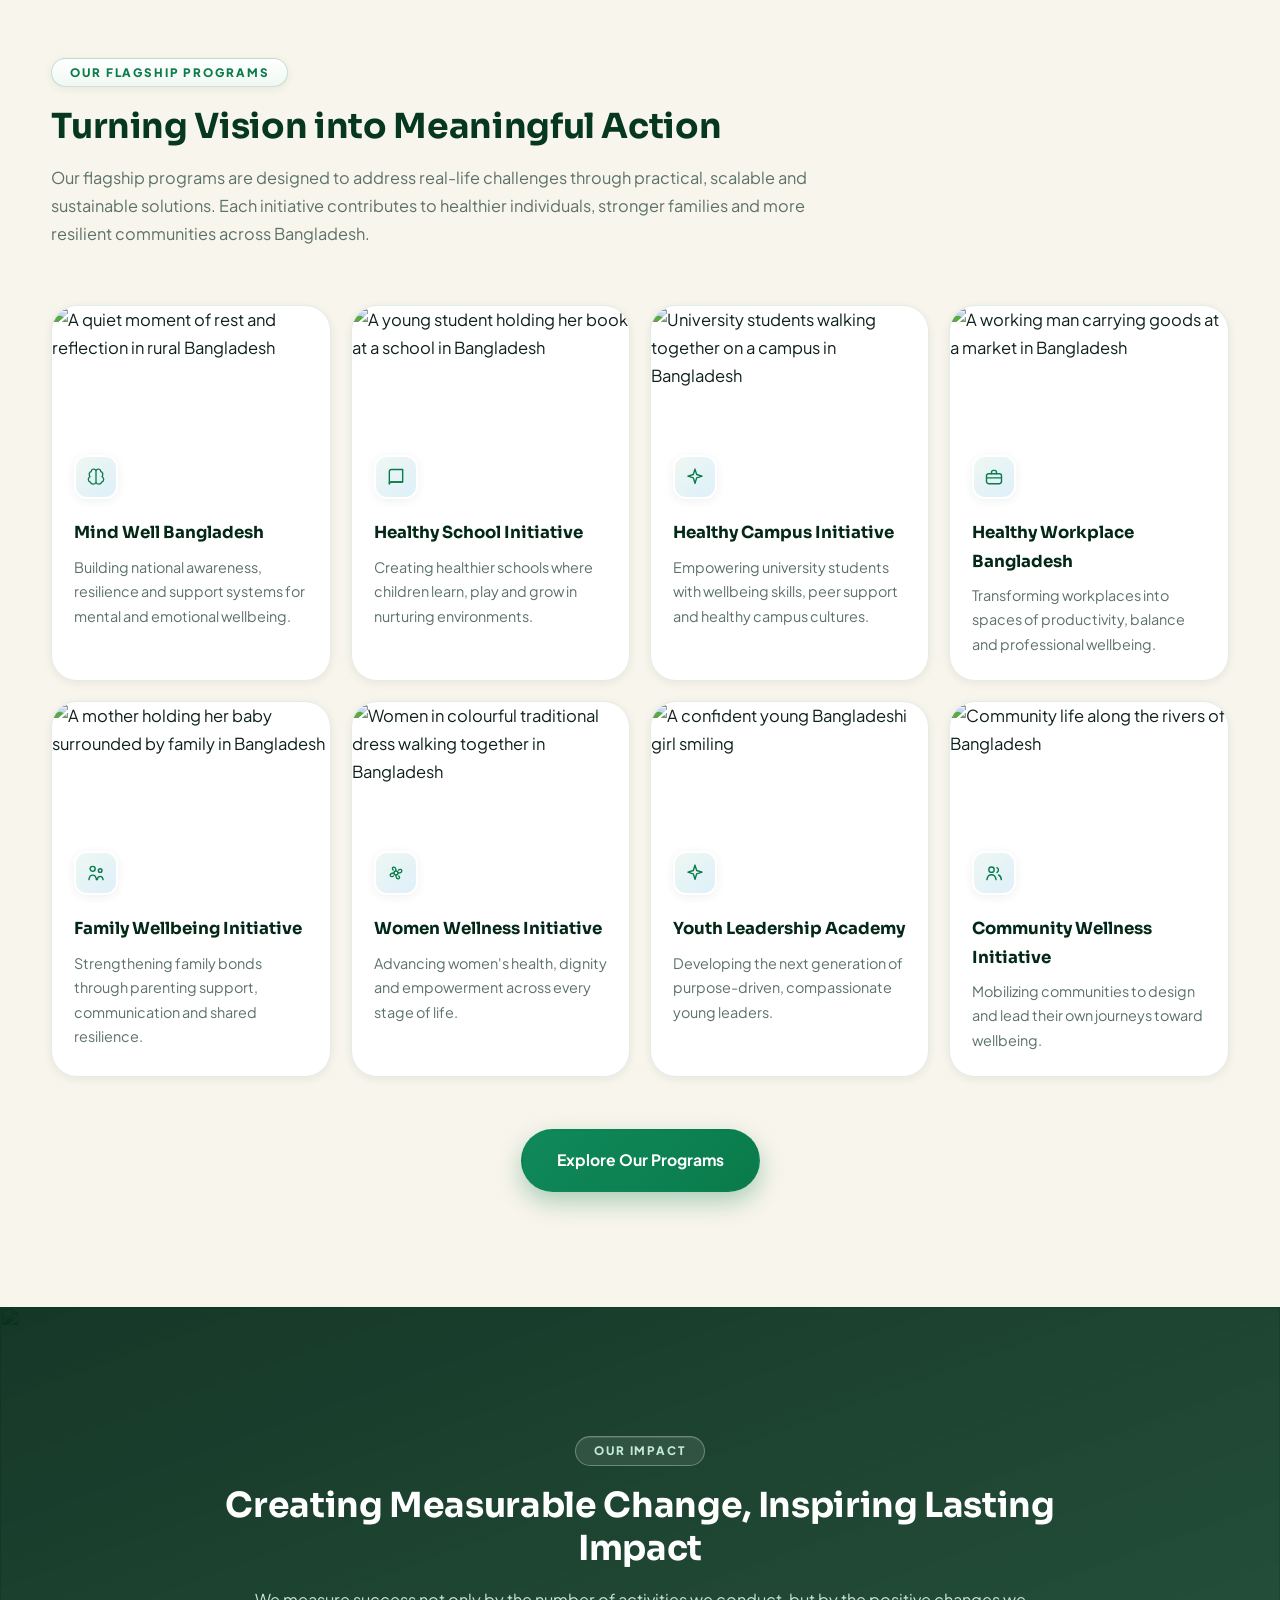
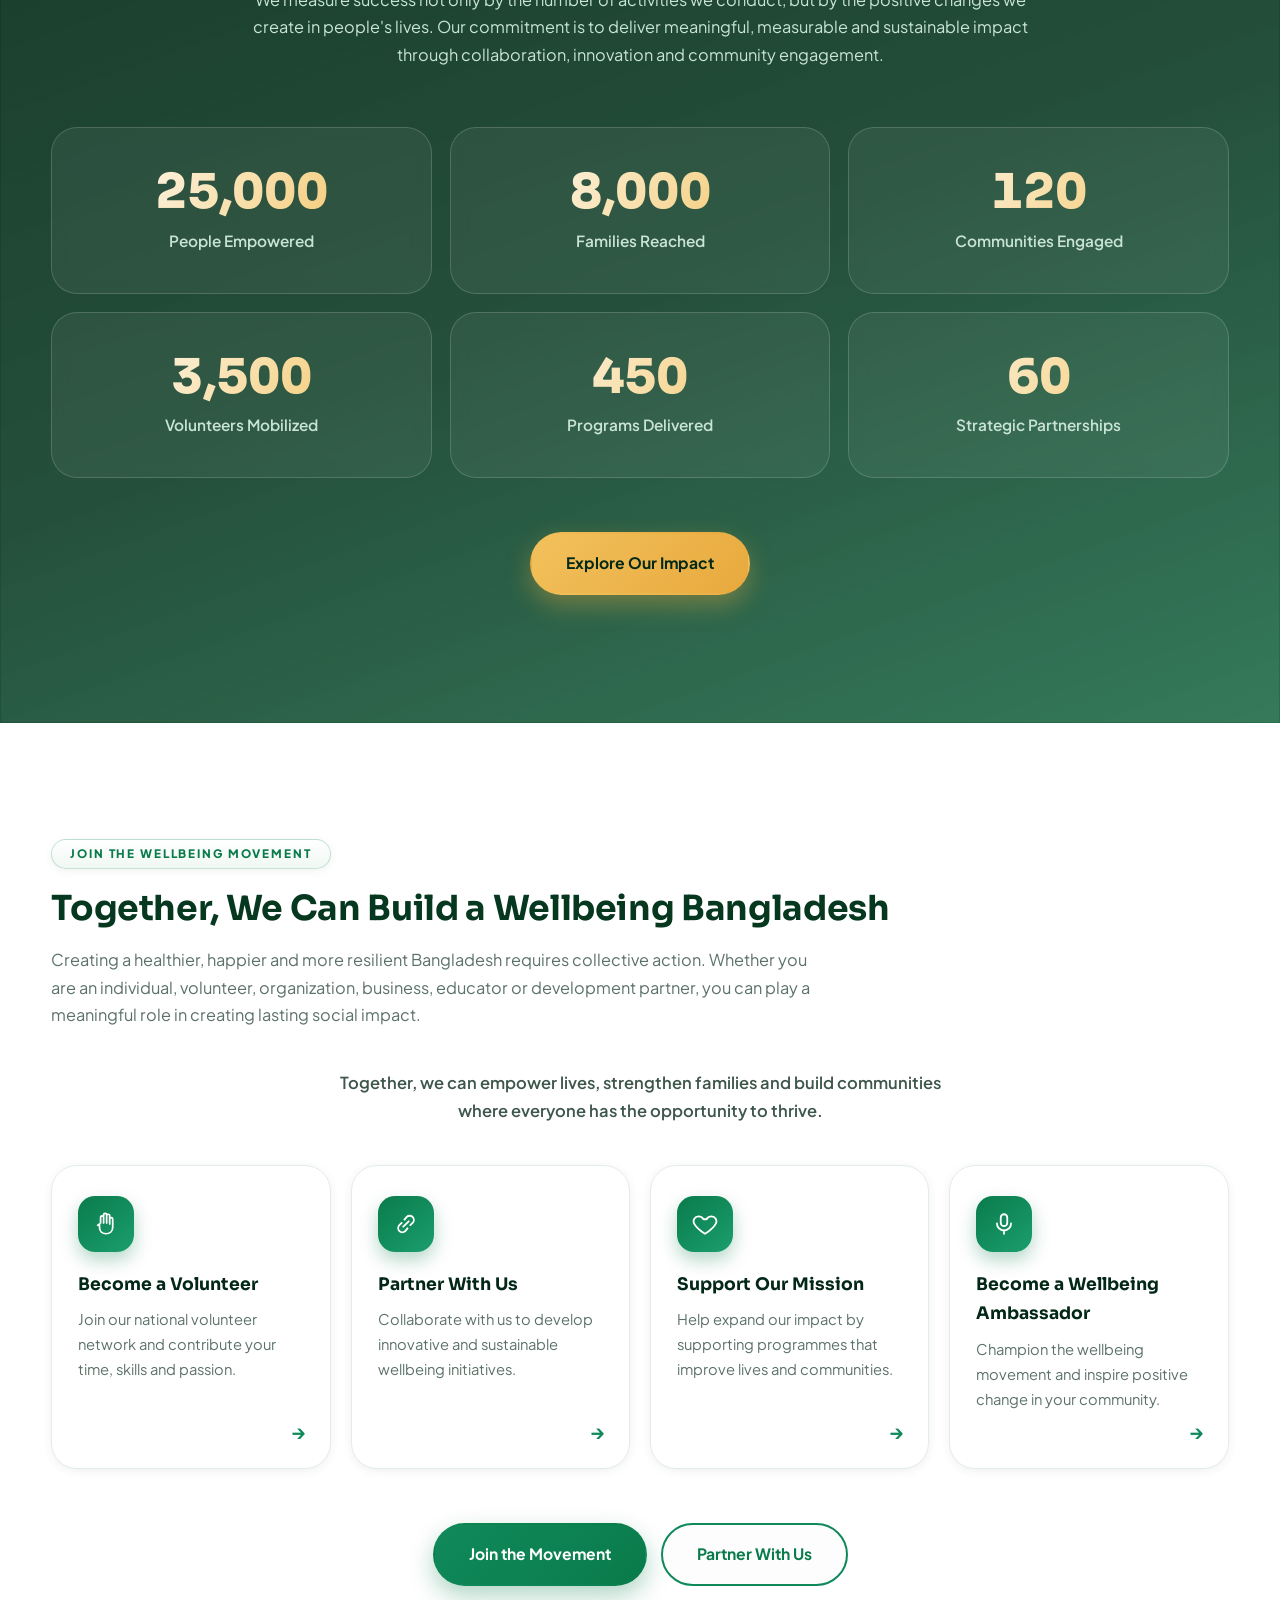
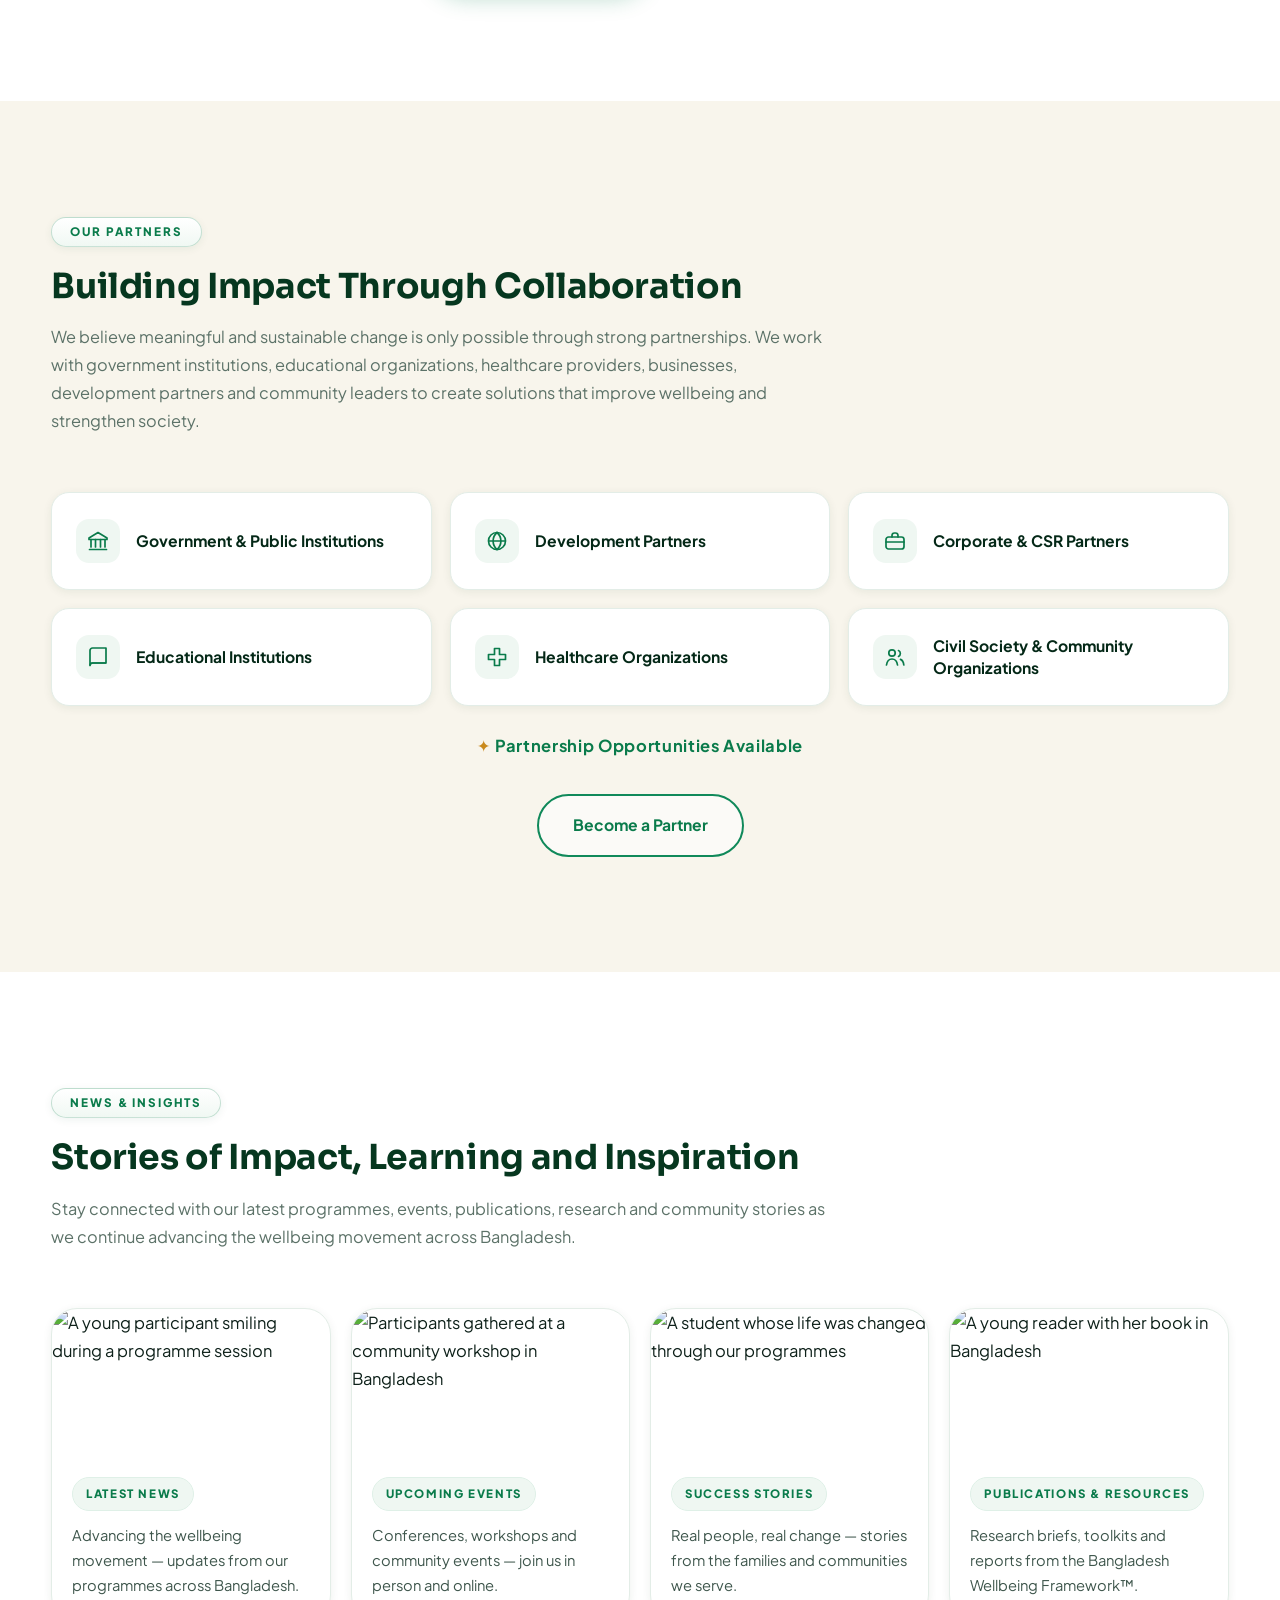
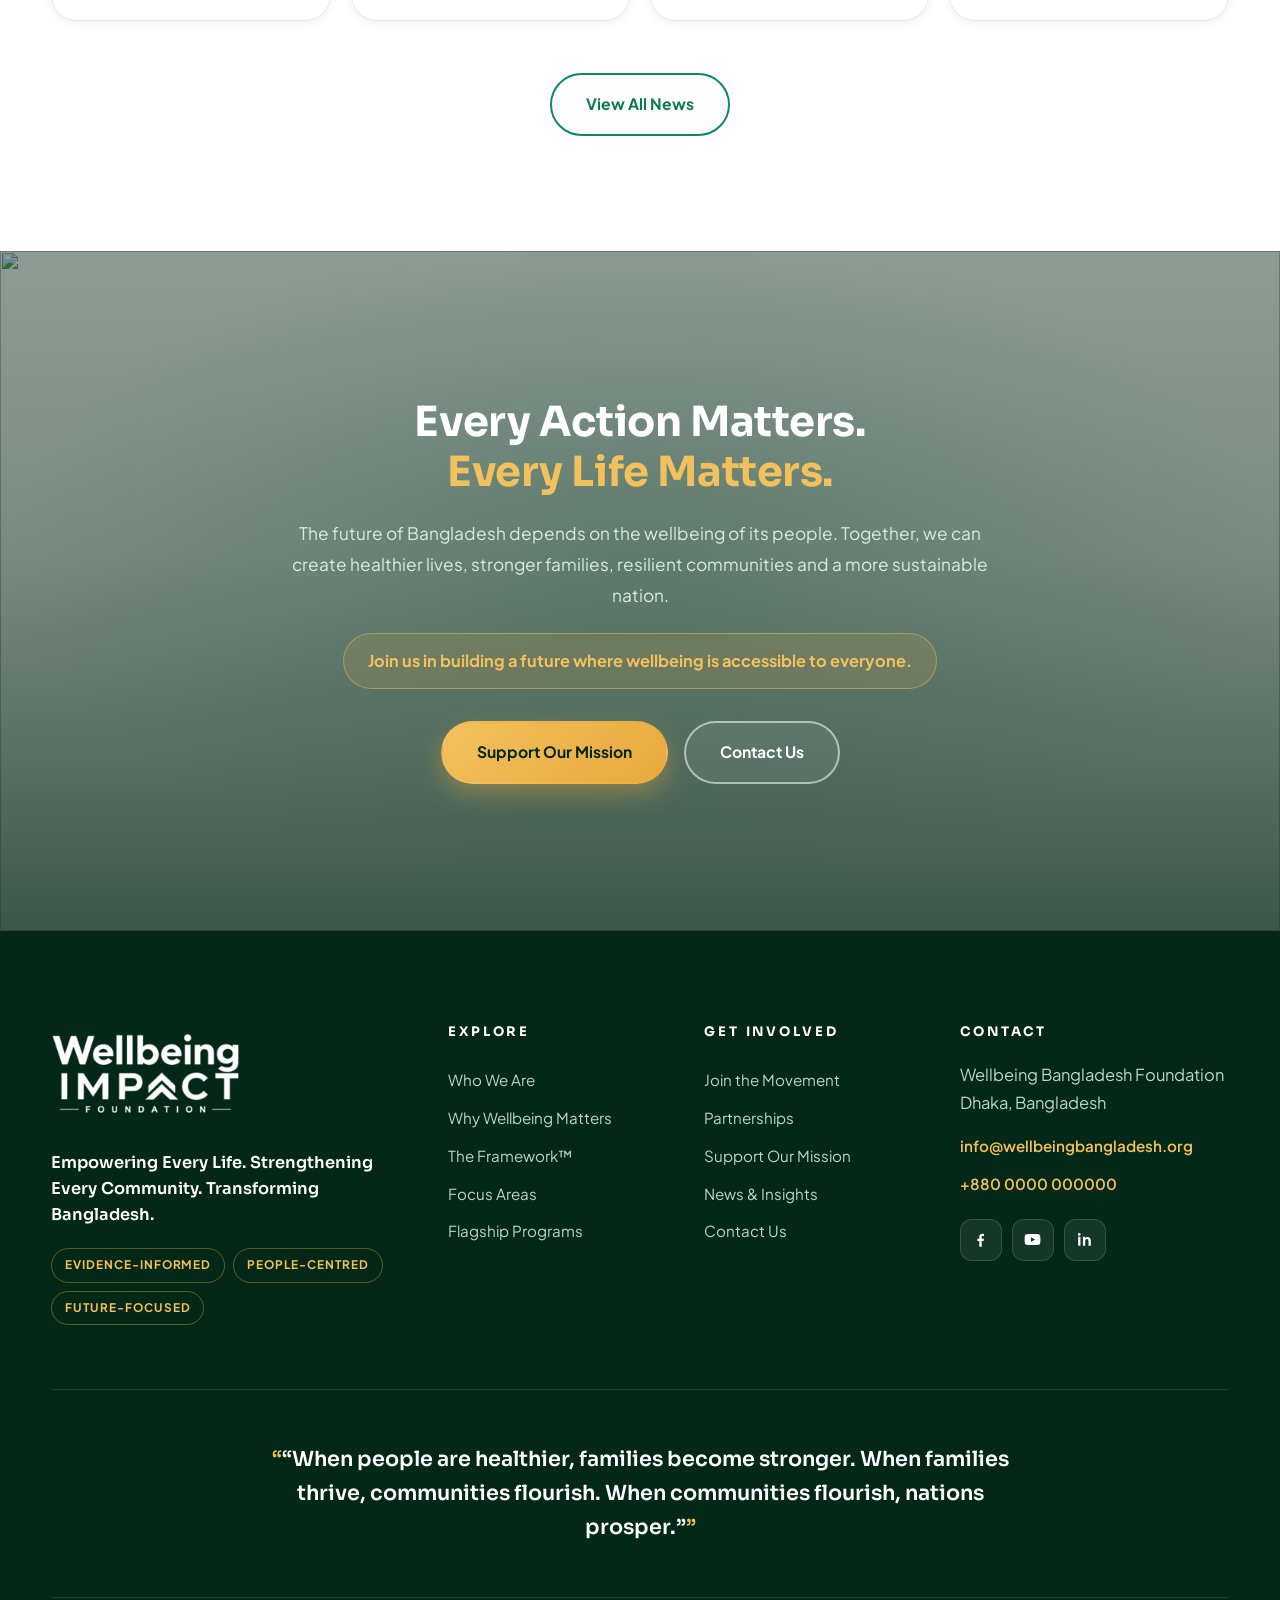
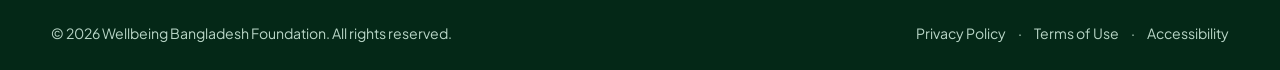
==== commit aa128669: "css update" ====
--- a/index.html
+++ b/index.html
@@ -8,7 +8,7 @@
   <link rel="preconnect" href="https://fonts.googleapis.com" />
   <link rel="preconnect" href="https://fonts.gstatic.com" crossorigin />
   <link href="https://fonts.googleapis.com/css2?family=Plus+Jakarta+Sans:wght@400;500;600;700;800&family=Sora:wght@600;700;800&display=swap" rel="stylesheet" />
-  <link rel="stylesheet" href="styles.css?v=67" />
+  <link rel="stylesheet" href="styles.css?v=68" />
       <link rel="icon" type="image/png" href="assets/logo-round.png" />
 </head>
 <body>
--- a/styles.css
+++ b/styles.css
@@ -168,28 +168,28 @@
 }
 .site-header.scrolled .nav-pill {
   background:
-    linear-gradient(115deg, rgba(255,255,255,.72) 0%, rgba(255,255,255,.5) 45%, rgba(255,255,255,.62) 100%);
+    linear-gradient(115deg, rgb(255, 255, 255) 0%, rgb(255, 255, 255) 45%, rgb(255, 255, 255) 100%);
   border-color: rgba(255,255,255,.55);
   box-shadow:
     0 22px 55px rgba(6,55,31,.28),
     inset 0 1px 1px rgba(255,255,255,.95),
     inset 0 -1px 2px rgba(6,55,31,.06);
-  backdrop-filter: blur(24px) saturate(190%) brightness(1.04);
-  -webkit-backdrop-filter: blur(24px) saturate(190%) brightness(1.04);
+  /* backdrop-filter: blur(24px) saturate(190%) brightness(1.04);
+  -webkit-backdrop-filter: blur(24px) saturate(190%) brightness(1.04); */
 }
 
 /* ---------- Dark-hero pages: white nav while pill is transparent at top ---------- */
-body.dark-hero .site-header:not(.scrolled) .main-nav a,
-body.dark-hero .site-header:not(.scrolled) .nav-more > button {
+.dark-hero .site-header:not(.scrolled) .main-nav a,
+.dark-hero .site-header:not(.scrolled) .nav-more > button {
   color: rgba(255,255,255,.95);
 }
-body.dark-hero .site-header:not(.scrolled) .main-nav a:hover,
-body.dark-hero .site-header:not(.scrolled) .nav-more > button:hover {
+.dark-hero .site-header:not(.scrolled) .main-nav a:hover,
+.dark-hero .site-header:not(.scrolled) .nav-more > button:hover {
   background: rgba(255,255,255,.16);
   color: #fff;
 }
-body.dark-hero .site-header:not(.scrolled) .nav-toggle span { background: #fff; }
-body.dark-hero .site-header:not(.scrolled) .brand img {
+.dark-hero .site-header:not(.scrolled) .nav-toggle span { background: #fff; }
+.dark-hero .site-header:not(.scrolled) .brand img {
   filter: brightness(0) invert(1);
   background: transparent;
   box-shadow: none;
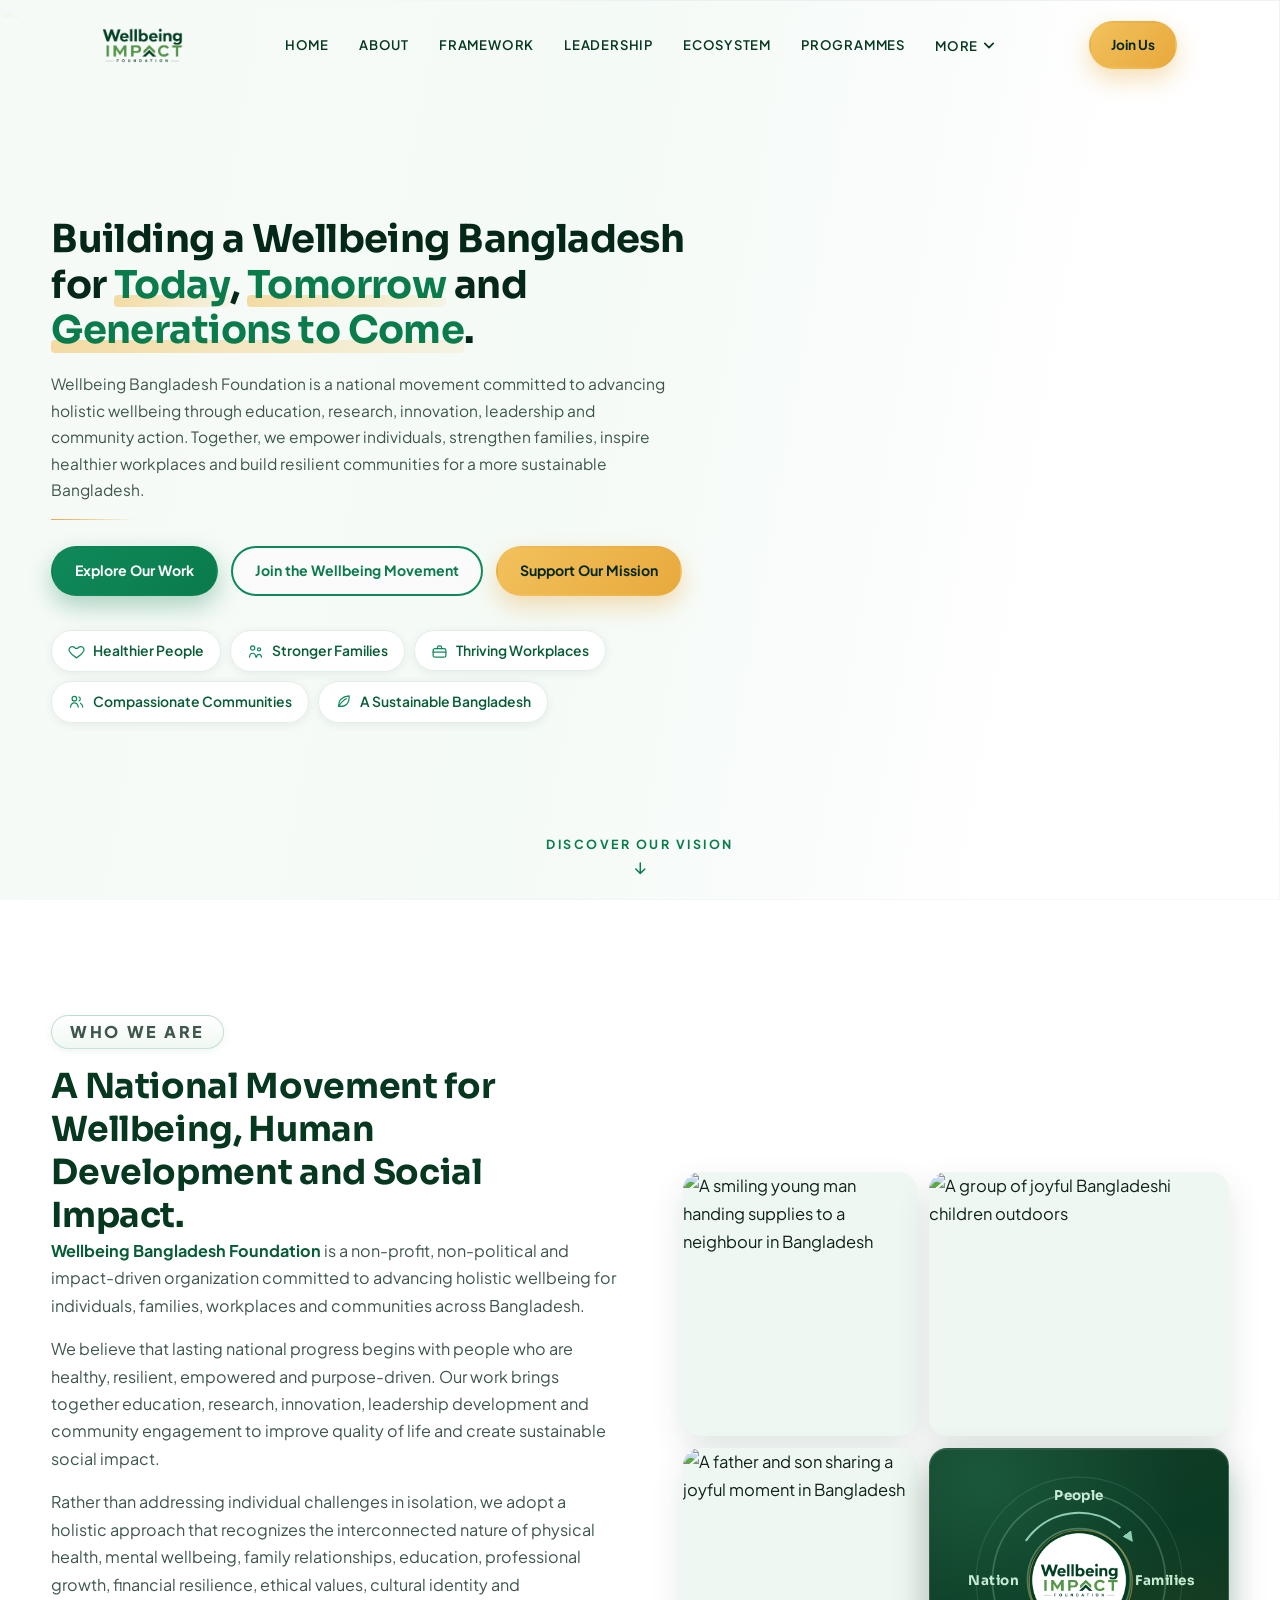
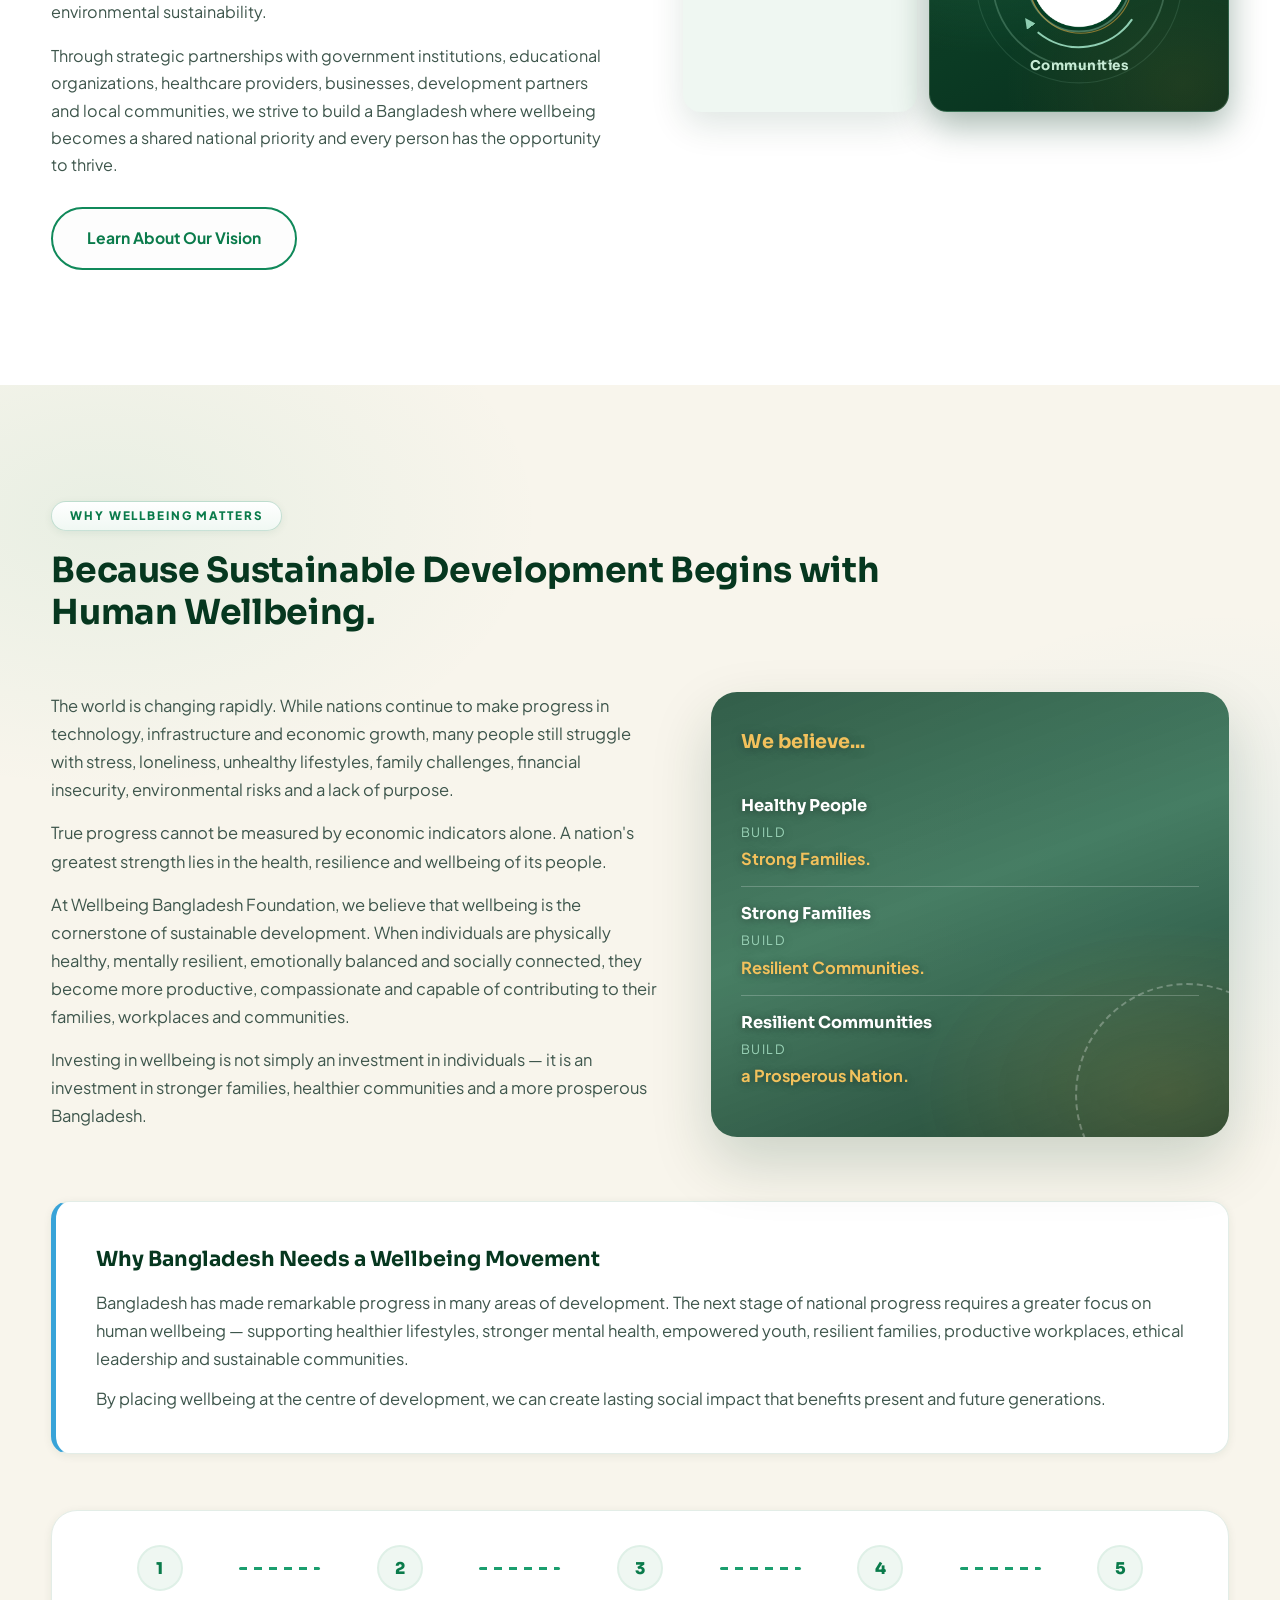
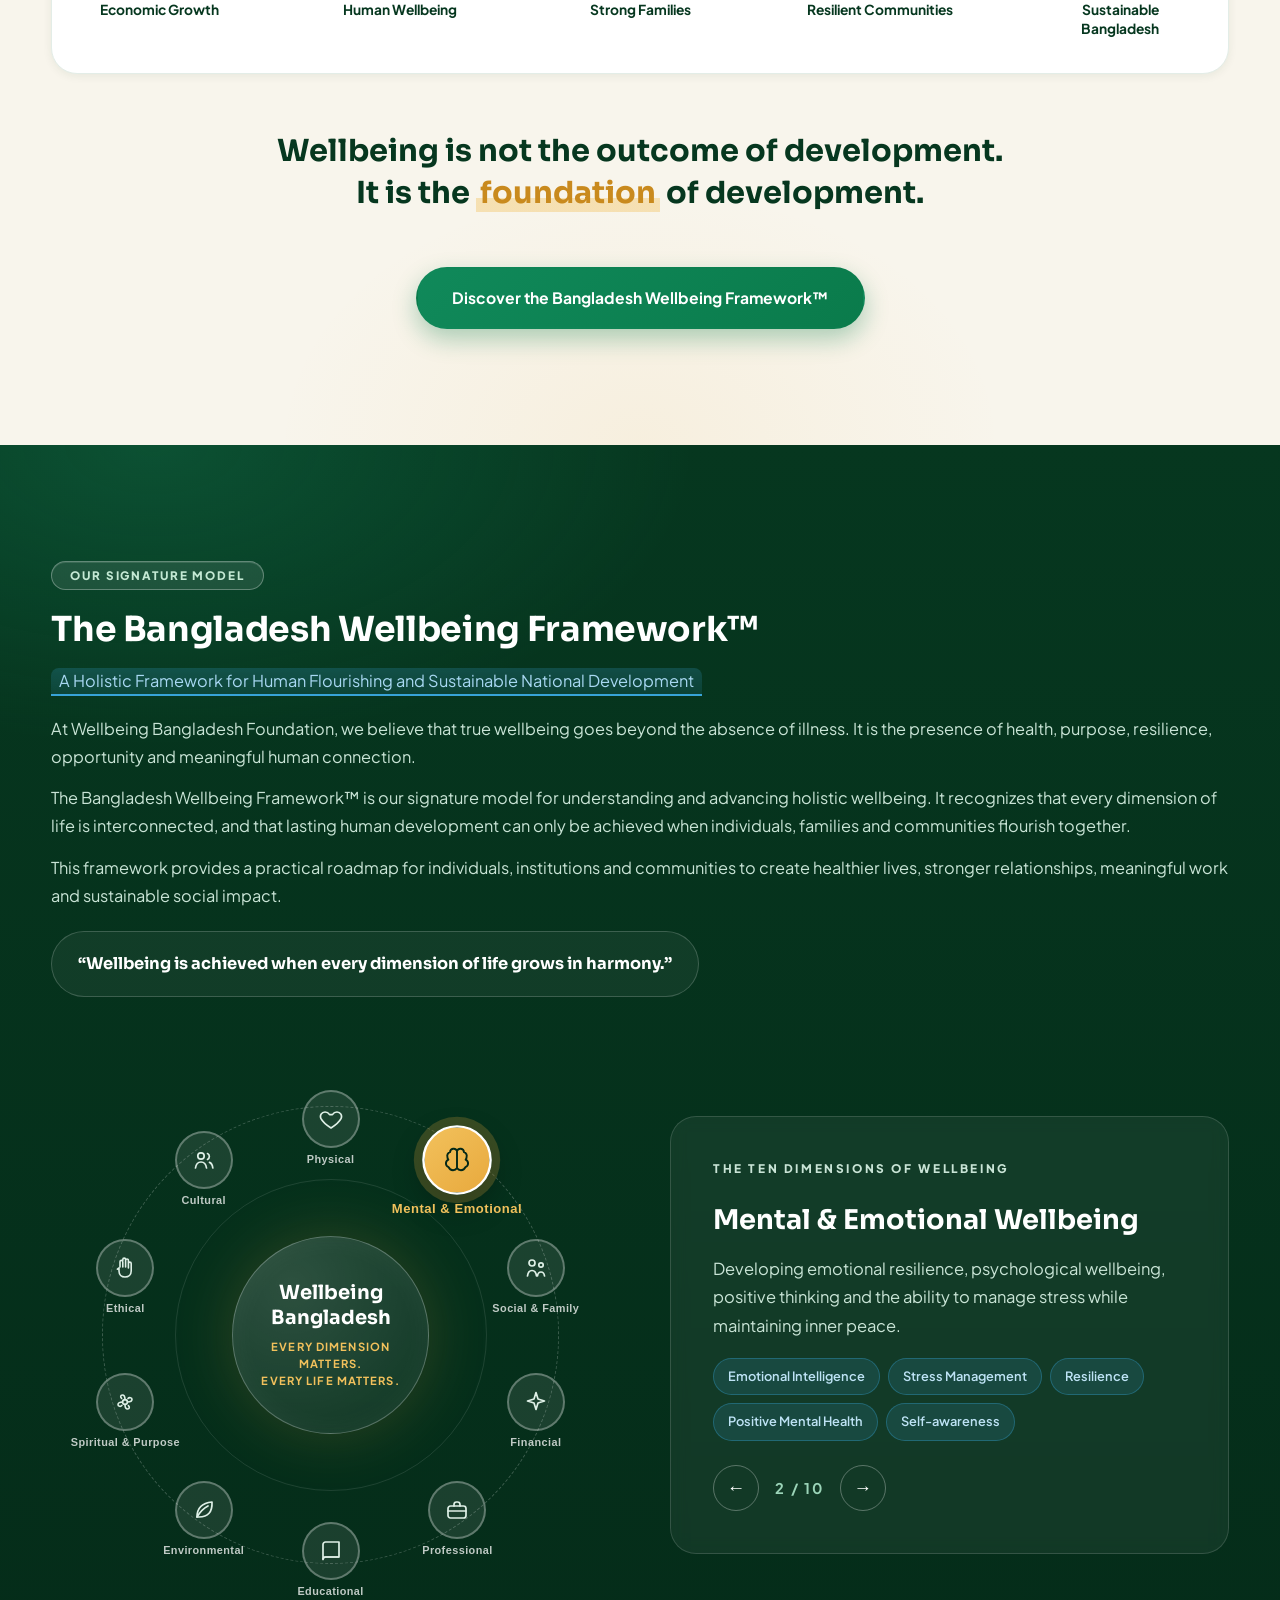
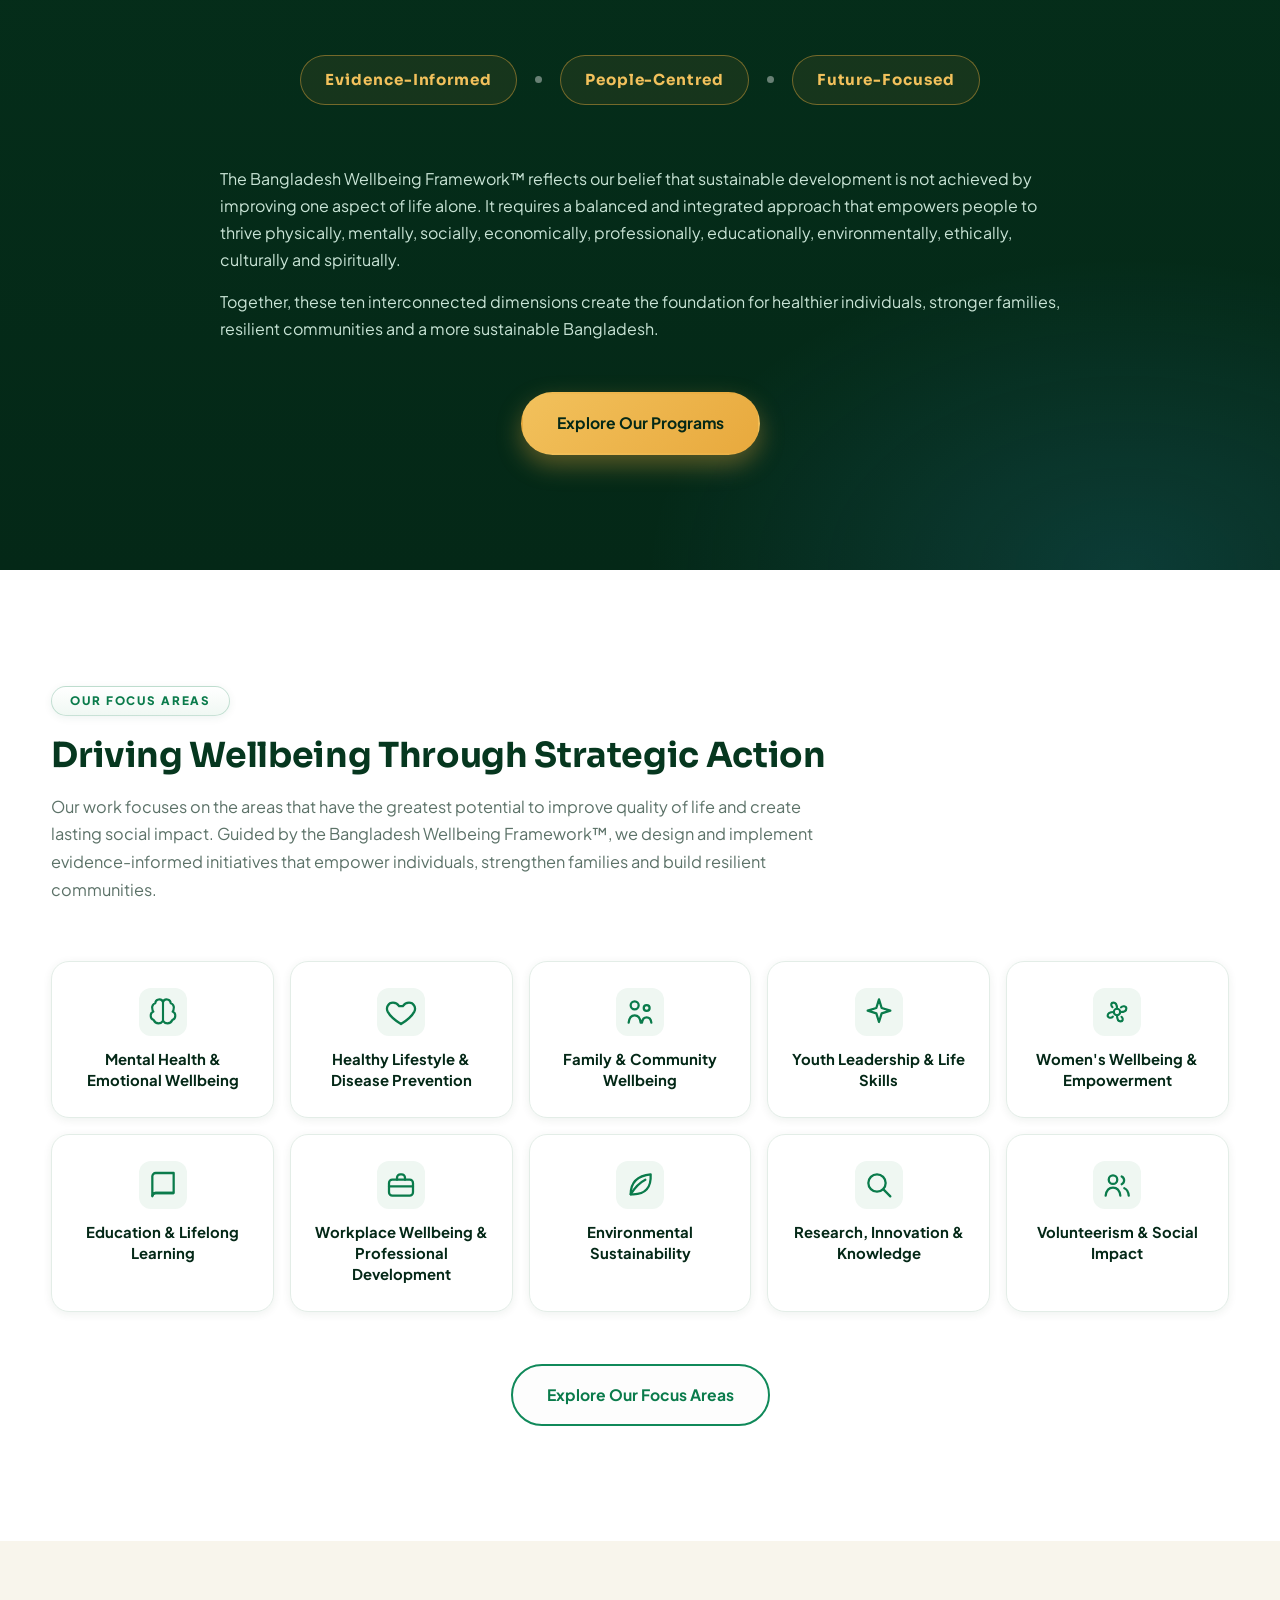
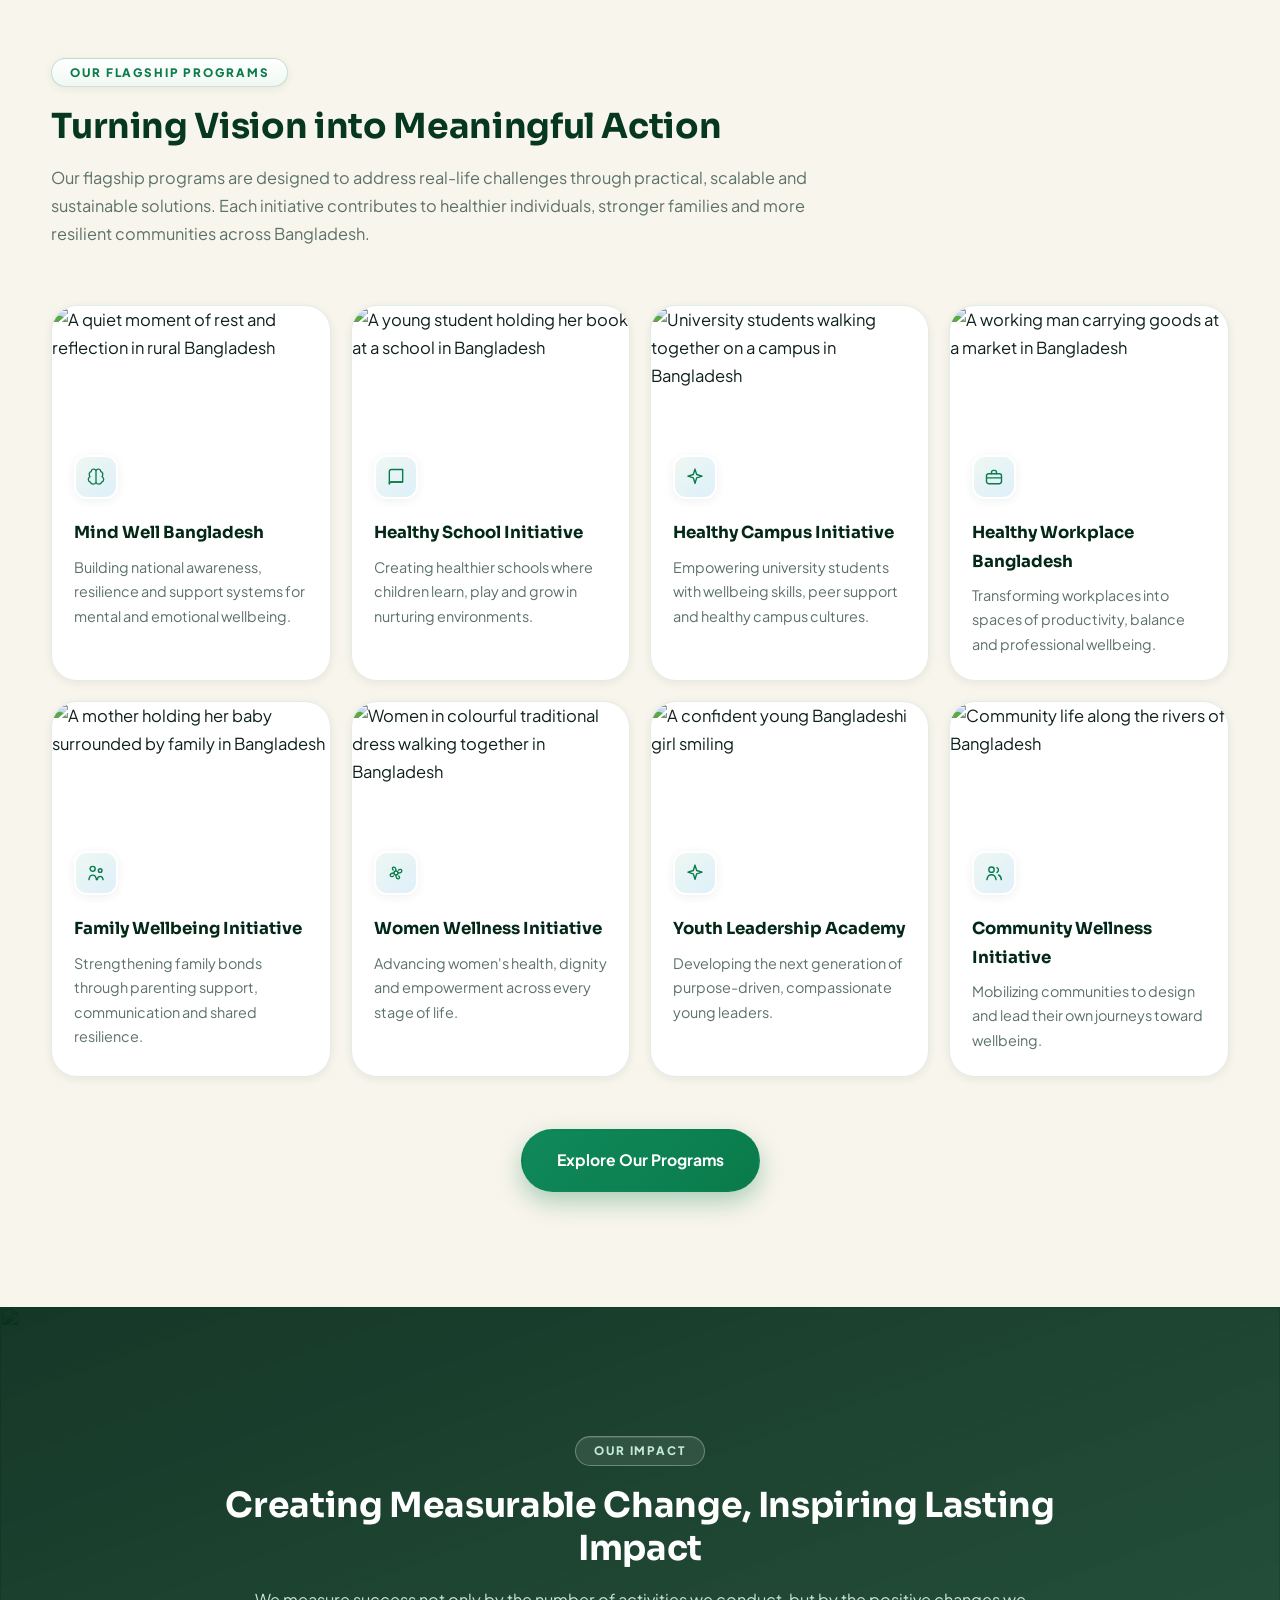
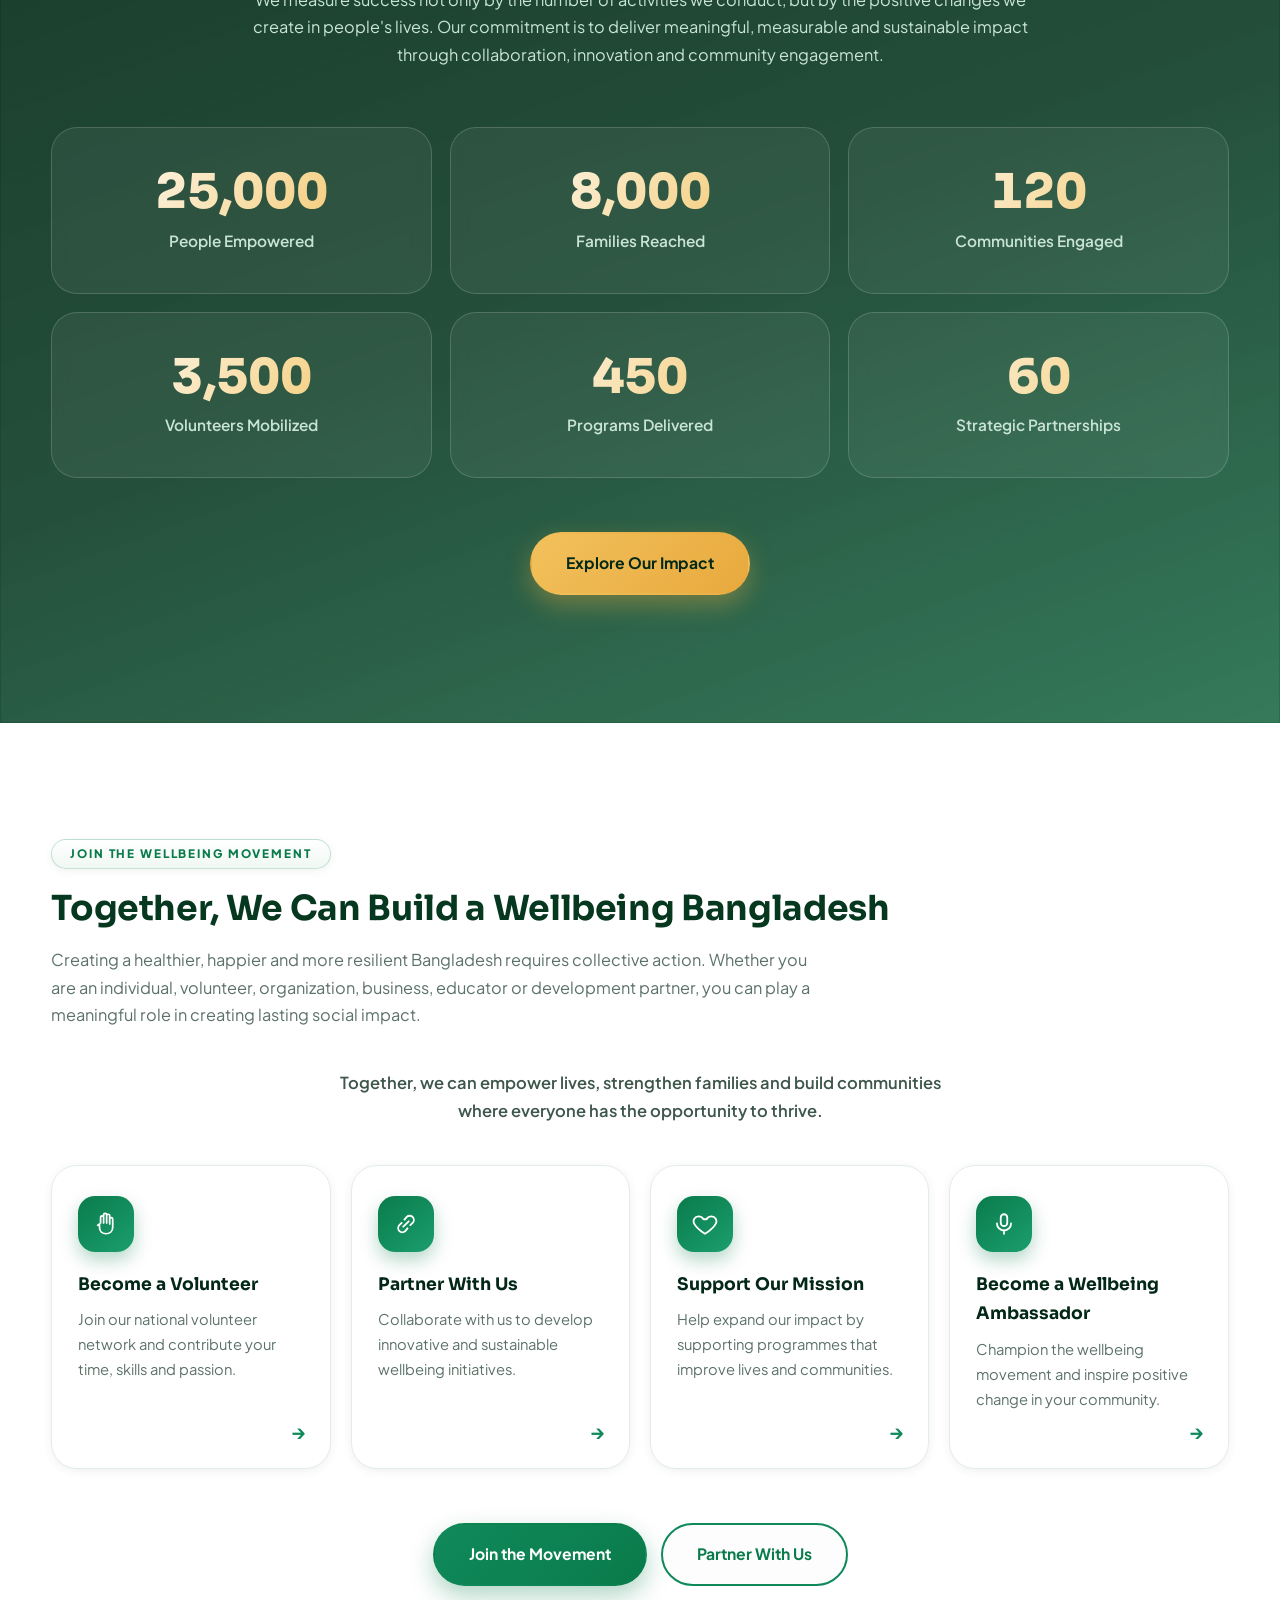
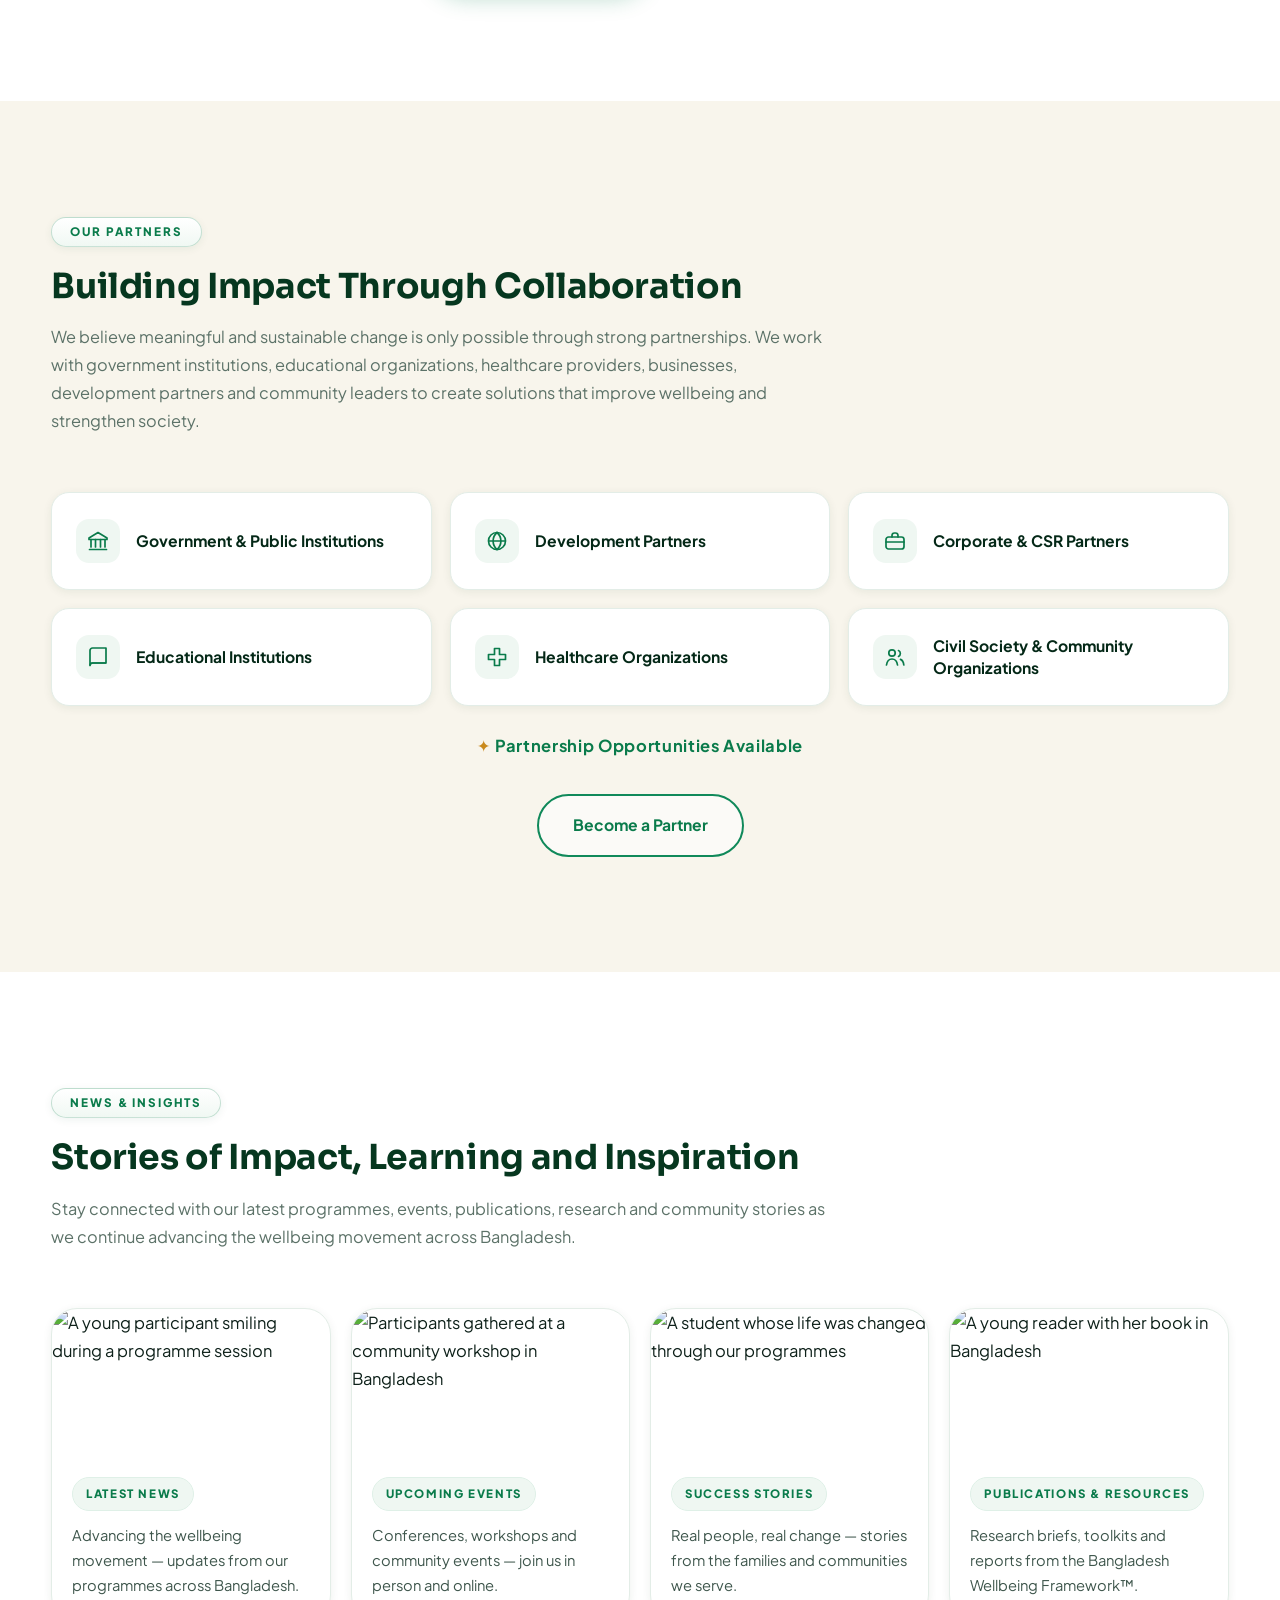
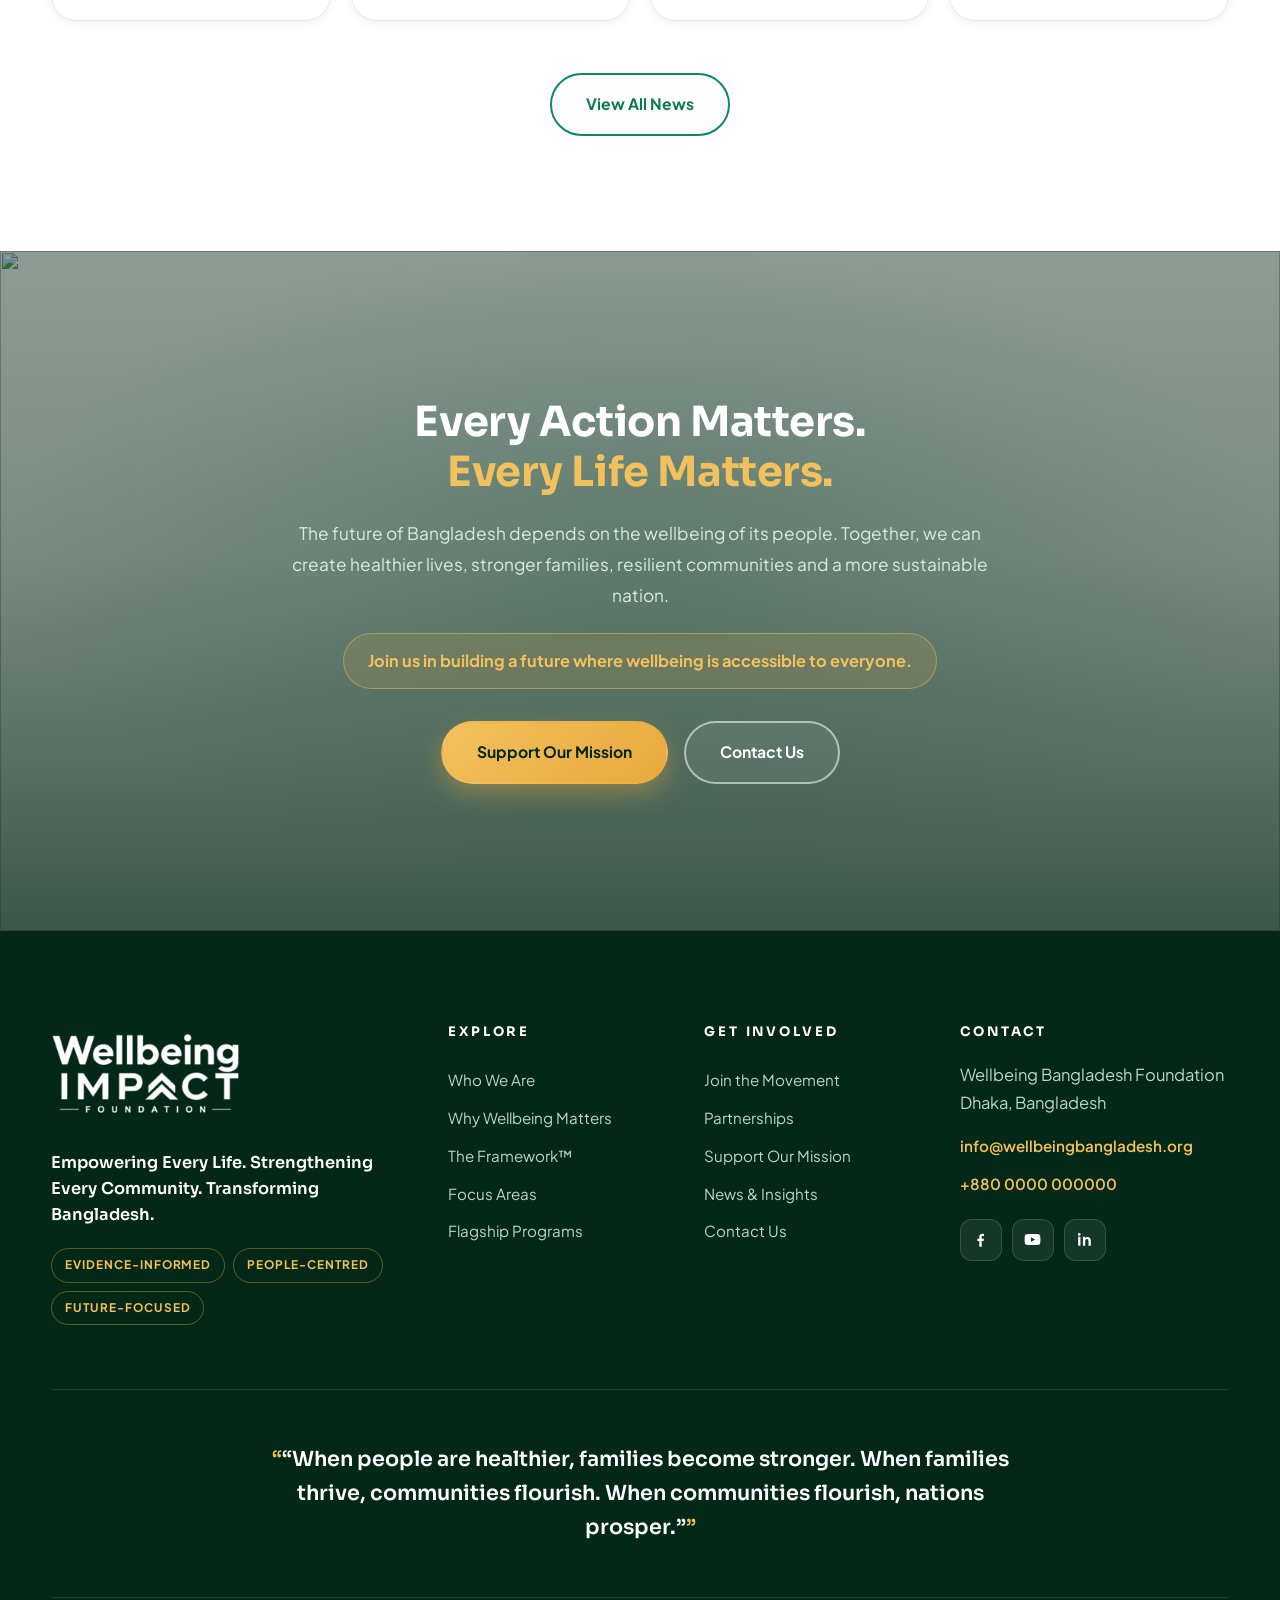
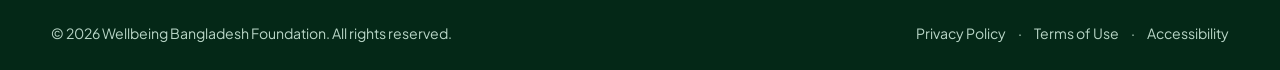
==== commit bf43eca8: "header edited" ====
--- a/index.html
+++ b/index.html
@@ -8,7 +8,7 @@
   <link rel="preconnect" href="https://fonts.googleapis.com" />
   <link rel="preconnect" href="https://fonts.gstatic.com" crossorigin />
   <link href="https://fonts.googleapis.com/css2?family=Plus+Jakarta+Sans:wght@400;500;600;700;800&family=Sora:wght@600;700;800&display=swap" rel="stylesheet" />
-  <link rel="stylesheet" href="styles.css?v=68" />
+  <link rel="stylesheet" href="styles.css?v=71" />
       <link rel="icon" type="image/png" href="assets/logo-round.png" />
 </head>
 <body>
@@ -36,7 +36,7 @@
             <a href="#impact">Impact</a>
             <a href="#news">News &amp; Insights</a>
             <a href="#focus">Focus Areas</a>
-            <a href="#contact">Contact</a>
+            <a href="contact.html">Contact</a>
           </div>
         </div>
       </nav>
@@ -605,7 +605,7 @@
         <p class="cta-box-note">Join us in building a future where wellbeing is accessible to everyone.</p>
         <div class="cta-box-actions">
           <a href="#support" class="btn btn-gold btn-lg">Support Our Mission</a>
-          <a href="#contact" class="btn btn-ghost-light btn-lg">Contact Us</a>
+          <a href="contact.html" class="btn btn-ghost-light btn-lg">Contact Us</a>
         </div>
       </div>
     </section>
@@ -642,7 +642,7 @@
           <a href="ecosystem.html">Partnerships</a>
           <a href="#support">Support Our Mission</a>
           <a href="#news">News &amp; Insights</a>
-          <a href="#contact">Contact Us</a>
+          <a href="contact.html">Contact Us</a>
         </nav>
 
         <div class="f-col f-contact">
@@ -694,6 +694,6 @@
     </defs>
   </svg>
 
-  <script src="main.js?v=18"></script>
+  <script src="main.js?v=20"></script>
 </body>
 </html>
--- a/styles.css
+++ b/styles.css
@@ -119,8 +119,8 @@
 }
 .btn-lg { padding: 16px 34px; }
 .hero-ctas .btn-lg { padding: 11px 22px; font-size: .88rem; }
-.btn-sm { padding: 7px 16px; font-size: .74rem; }
-.nav-cta.btn-sm { padding: 7px 16px; font-size: .74rem; }
+.btn-sm { padding: 10px 20px; font-size: .85rem; }
+.nav-cta.btn-sm { padding: 10px 20px; font-size: .85rem; }
 
 .btn-green {
   background: linear-gradient(135deg, var(--green-600), var(--green-700));
@@ -150,8 +150,8 @@
 .nav-pill {
   pointer-events: auto;
   display: grid; grid-template-columns: 1fr auto 1fr; align-items: center;
-  width: min(920px, 100%);
-  height: 55px;
+  width: min(1100px, 100%);
+  height: 66px;
   padding: 0 8px 0 7px;
   border-radius: 999px;
   background: transparent;
@@ -197,12 +197,12 @@
 
 .brand { display: inline-flex; align-items: center; flex-shrink: 0; justify-self: start; padding-left: 4px; }
 .brand img {
-  width: 34px; height: 34px; border-radius: 50%; display: block;
+  width: 44px; height: 44px; border-radius: 50%; display: block;
   background: #fff; box-shadow: 0 2px 8px rgba(6,55,31,.16);
   transition: transform .3s ease;
 }
 .brand img.brand-logo-wide {
-  width: auto; height: 34px; border-radius: 0;
+  width: auto; height: 44px; border-radius: 0;
   background: transparent; box-shadow: none;
   object-fit: contain;
 }
@@ -211,8 +211,8 @@
 .main-nav { display: flex; align-items: center; gap: 2px; justify-self: center; }
 .main-nav a,
 .nav-more > button {
-  padding: 6px 10px; border-radius: 999px;
-  font-weight: 600; font-size: .7rem; letter-spacing: .06em; text-transform: uppercase;
+  padding: 9px 14px; border-radius: 999px;
+  font-weight: 600; font-size: .82rem; letter-spacing: .06em; text-transform: uppercase;
   color: var(--green-900); white-space: nowrap;
   background: none; border: none; cursor: pointer; font-family: inherit;
   display: inline-flex; align-items: center; gap: 6px;
@@ -227,7 +227,7 @@
 .nav-drop {
   position: absolute; top: calc(100% + 12px); left: 50%;
   transform: translate(-50%, -8px);
-  min-width: 210px;
+  min-width: 240px;
   background: rgba(255,255,255,.92);
   backdrop-filter: blur(18px) saturate(170%);
   -webkit-backdrop-filter: blur(18px) saturate(170%);
@@ -240,20 +240,20 @@
 }
 .nav-more.open .nav-drop { opacity: 1; transform: translate(-50%, 0); pointer-events: auto; }
 .nav-drop a {
-  display: block; padding: 10px 14px; border-radius: 12px;
-  font-size: .76rem; font-weight: 700; letter-spacing: .06em; text-transform: uppercase;
+  display: block; padding: 12px 16px; border-radius: 12px;
+  font-size: .84rem; font-weight: 700; letter-spacing: .06em; text-transform: uppercase;
   color: var(--green-900);
 }
 .nav-drop a:hover { background: var(--green-50); color: var(--green-700); }
 
-.nav-actions { display: flex; align-items: center; gap: 10px; justify-self: end; padding-right: 4px; }
+.nav-actions { display: flex; align-items: center; gap: 12px; justify-self: end; padding-right: 4px; }
 .nav-cta { border-radius: 999px; }
 .nav-toggle {
-  display: none; width: 36px; height: 36px; border: none; border-radius: 50%;
+  display: none; width: 40px; height: 40px; border: none; border-radius: 50%;
   background: rgba(10,123,75,.1); cursor: pointer;
   flex-direction: column; align-items: center; justify-content: center; gap: 4px;
 }
-.nav-toggle span { width: 16px; height: 2px; border-radius: 2px; background: var(--green-800); transition: transform .3s ease, opacity .3s ease; }
+.nav-toggle span { width: 18px; height: 2px; border-radius: 2px; background: var(--green-800); transition: transform .3s ease, opacity .3s ease; }
 .nav-toggle[aria-expanded="true"] span:nth-child(1) { transform: translateY(6px) rotate(45deg); }
 .nav-toggle[aria-expanded="true"] span:nth-child(2) { opacity: 0; }
 .nav-toggle[aria-expanded="true"] span:nth-child(3) { transform: translateY(-6px) rotate(-45deg); }
@@ -893,7 +893,7 @@
   .focus-grid { grid-template-columns: repeat(3, 1fr); }
   .prog-grid, .news-grid { grid-template-columns: repeat(2, 1fr); }
   .join-grid { grid-template-columns: repeat(2, 1fr); }
-  .main-nav a, .nav-more > button { padding: 8px 9px; font-size: .7rem; letter-spacing: .05em; }
+  .main-nav a, .nav-more > button { padding: 8px 10px; font-size: .78rem; letter-spacing: .05em; }
 }
 
 @media (max-width: 960px) {
@@ -910,21 +910,22 @@
   .partner-grid { grid-template-columns: repeat(2, 1fr); }
   .footer-top { grid-template-columns: 1fr 1fr; }
   .main-nav {
-    position: fixed; top: 64px; right: 4%; left: 4%; z-index: 99;
-    flex-direction: column; align-items: stretch; gap: 4px;
-    background: rgba(255,255,255,.95);
+    position: fixed; top: 86px; left: 0; right: 0; width: 100%; z-index: 99;
+    flex-direction: column; align-items: stretch; gap: 8px;
+    background: rgba(255,255,255,.96);
     backdrop-filter: blur(18px); -webkit-backdrop-filter: blur(18px);
-    border-radius: var(--radius-lg); padding: 14px;
+    border-radius: 22px; padding: 20px 18px;
     box-shadow: var(--shadow-lg); border: 1px solid rgba(255,255,255,.7);
+    max-height: calc(100vh - 100px); overflow-y: auto;
     opacity: 0; transform: translateY(-14px); pointer-events: none;
     transition: opacity .3s ease, transform .3s ease;
   }
   .main-nav.open { opacity: 1; transform: none; pointer-events: auto; }
-  .main-nav a, .nav-more > button { color: var(--slate); padding: 12px 16px; border-radius: 12px; text-transform: none; letter-spacing: 0; font-size: .95rem; }
+  .main-nav a, .nav-more > button { color: var(--slate); width: 100%; box-sizing: border-box; padding: 14px 18px; border-radius: 12px; text-transform: none; letter-spacing: 0; font-size: 1.05rem; }
   .main-nav a:hover { background: var(--green-50); color: var(--green-700); }
   .nav-drop {
     position: static; transform: none; opacity: 1; pointer-events: auto;
-    display: none; min-width: 0; padding: 0 0 0 14px;
+    display: none; min-width: 0; padding: 0 0 0 16px;
     background: transparent; border: none; box-shadow: none; backdrop-filter: none; -webkit-backdrop-filter: none;
   }
   .nav-more.open .nav-drop { display: block; transform: none; }
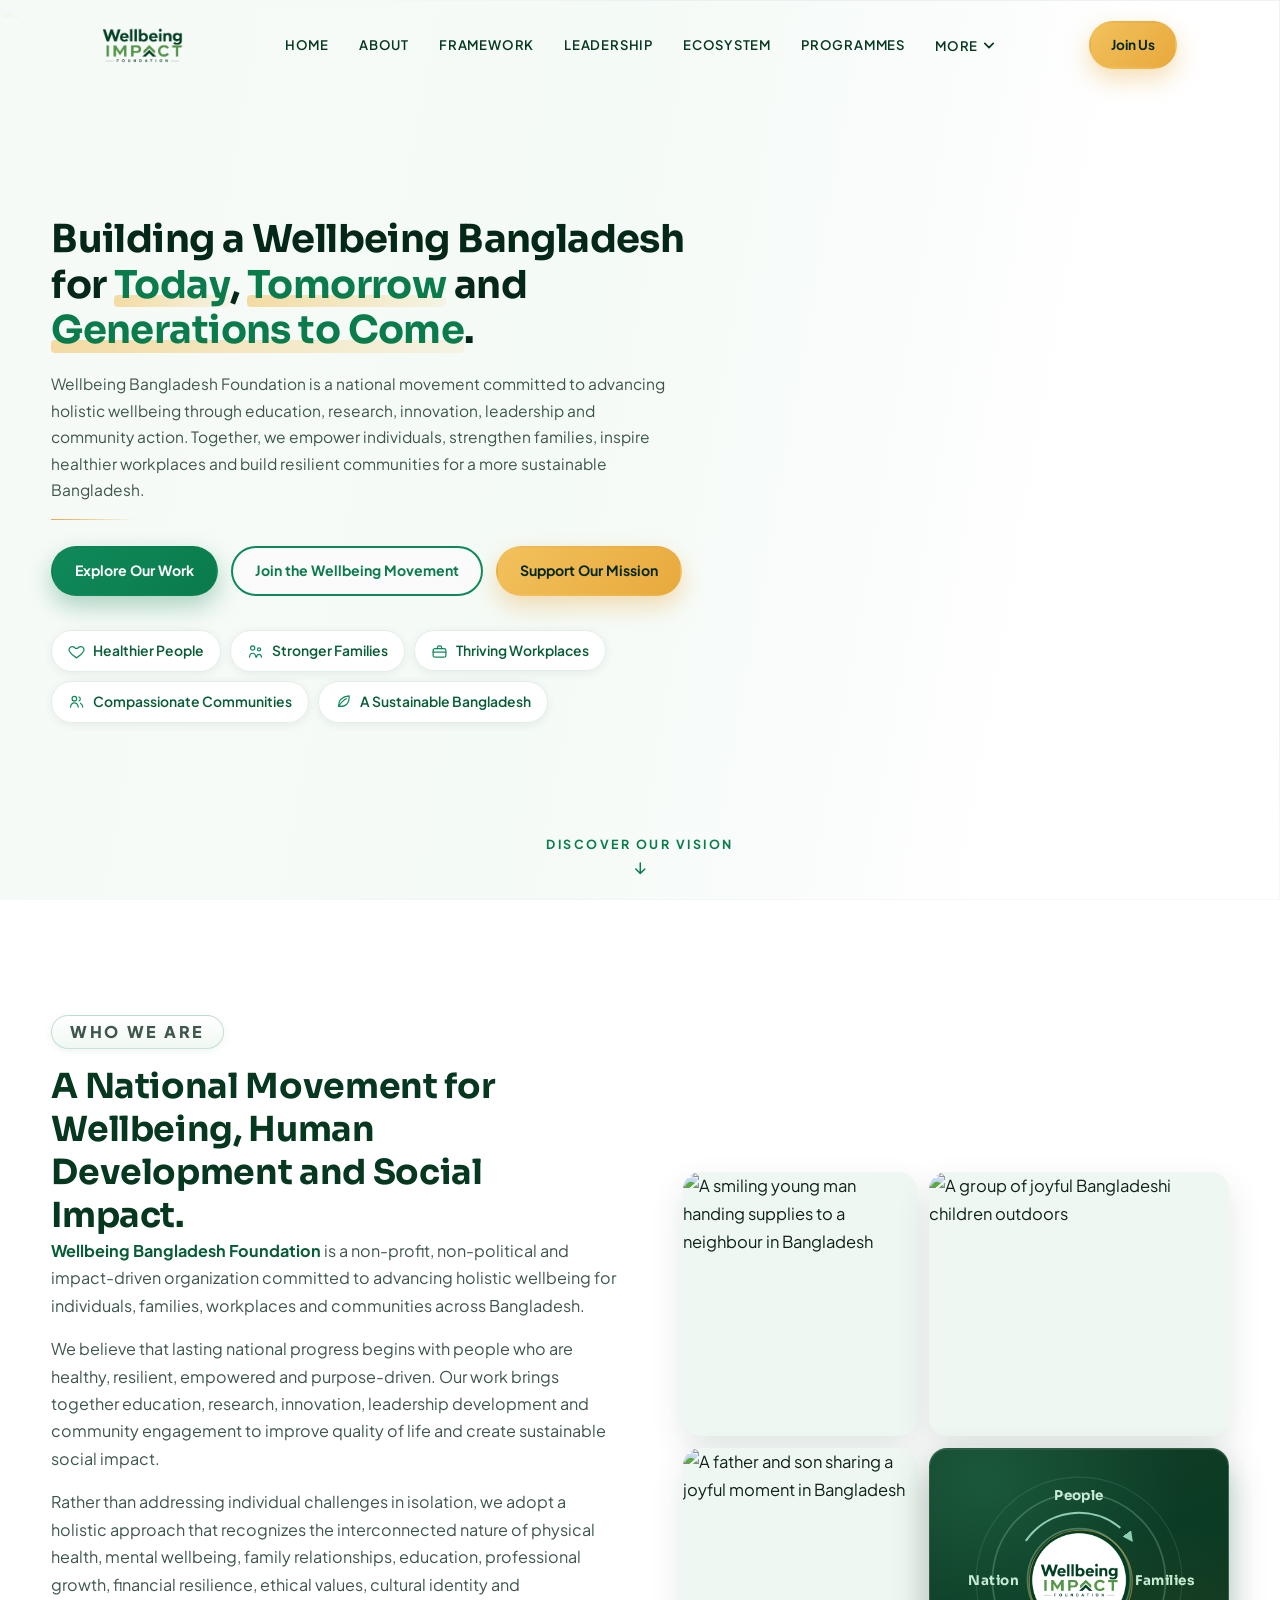
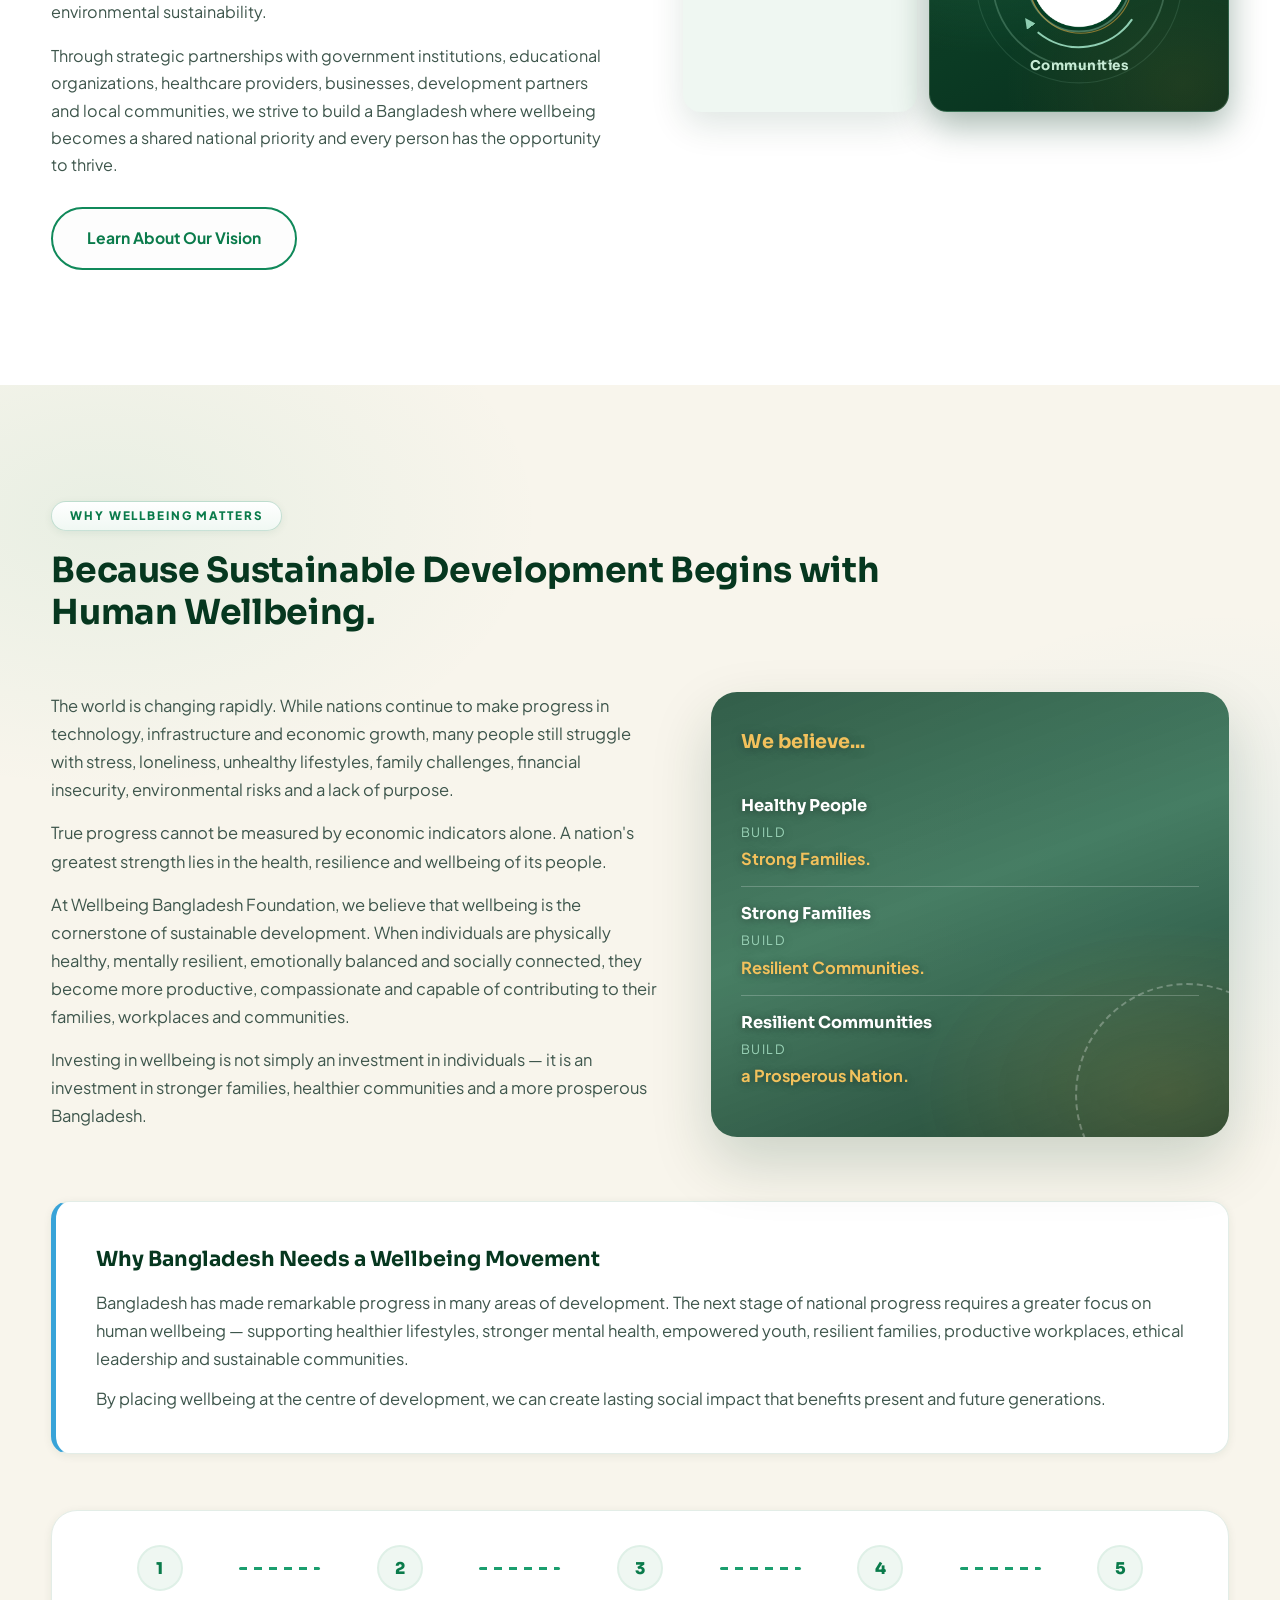
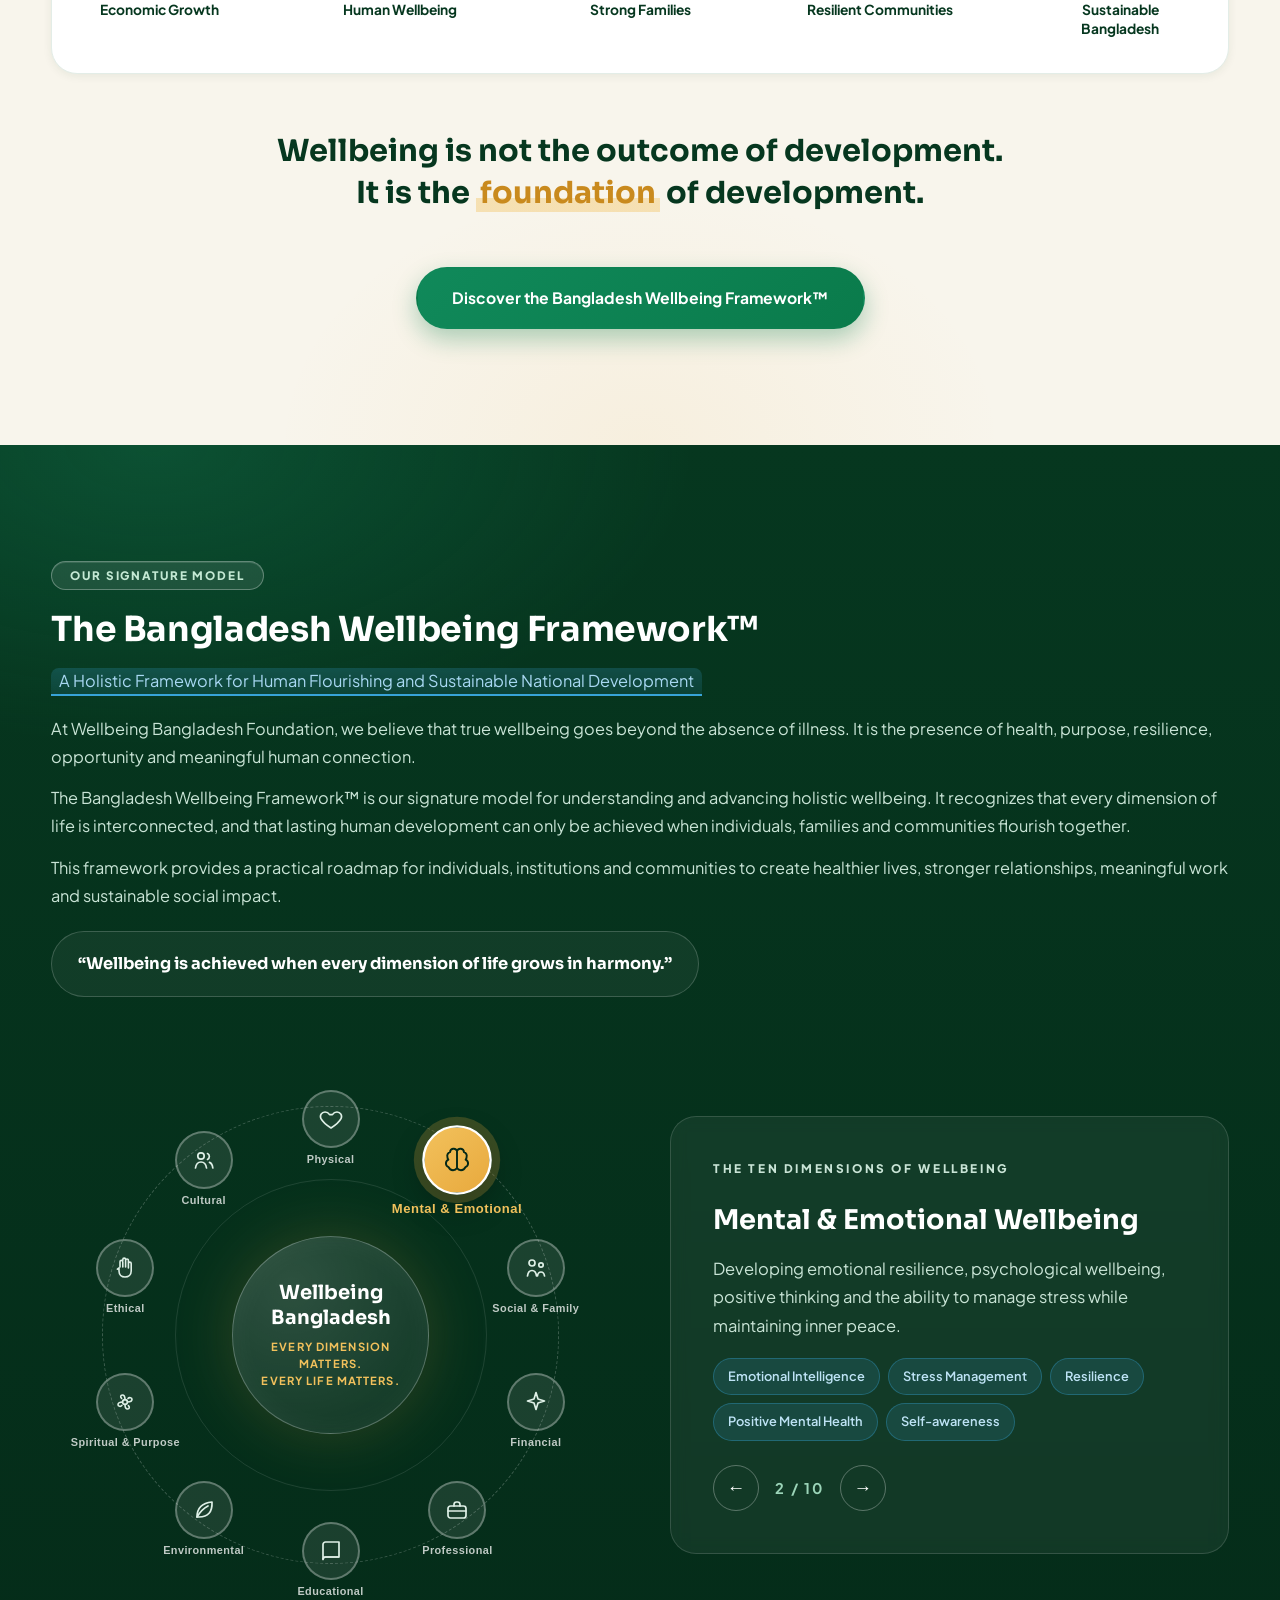
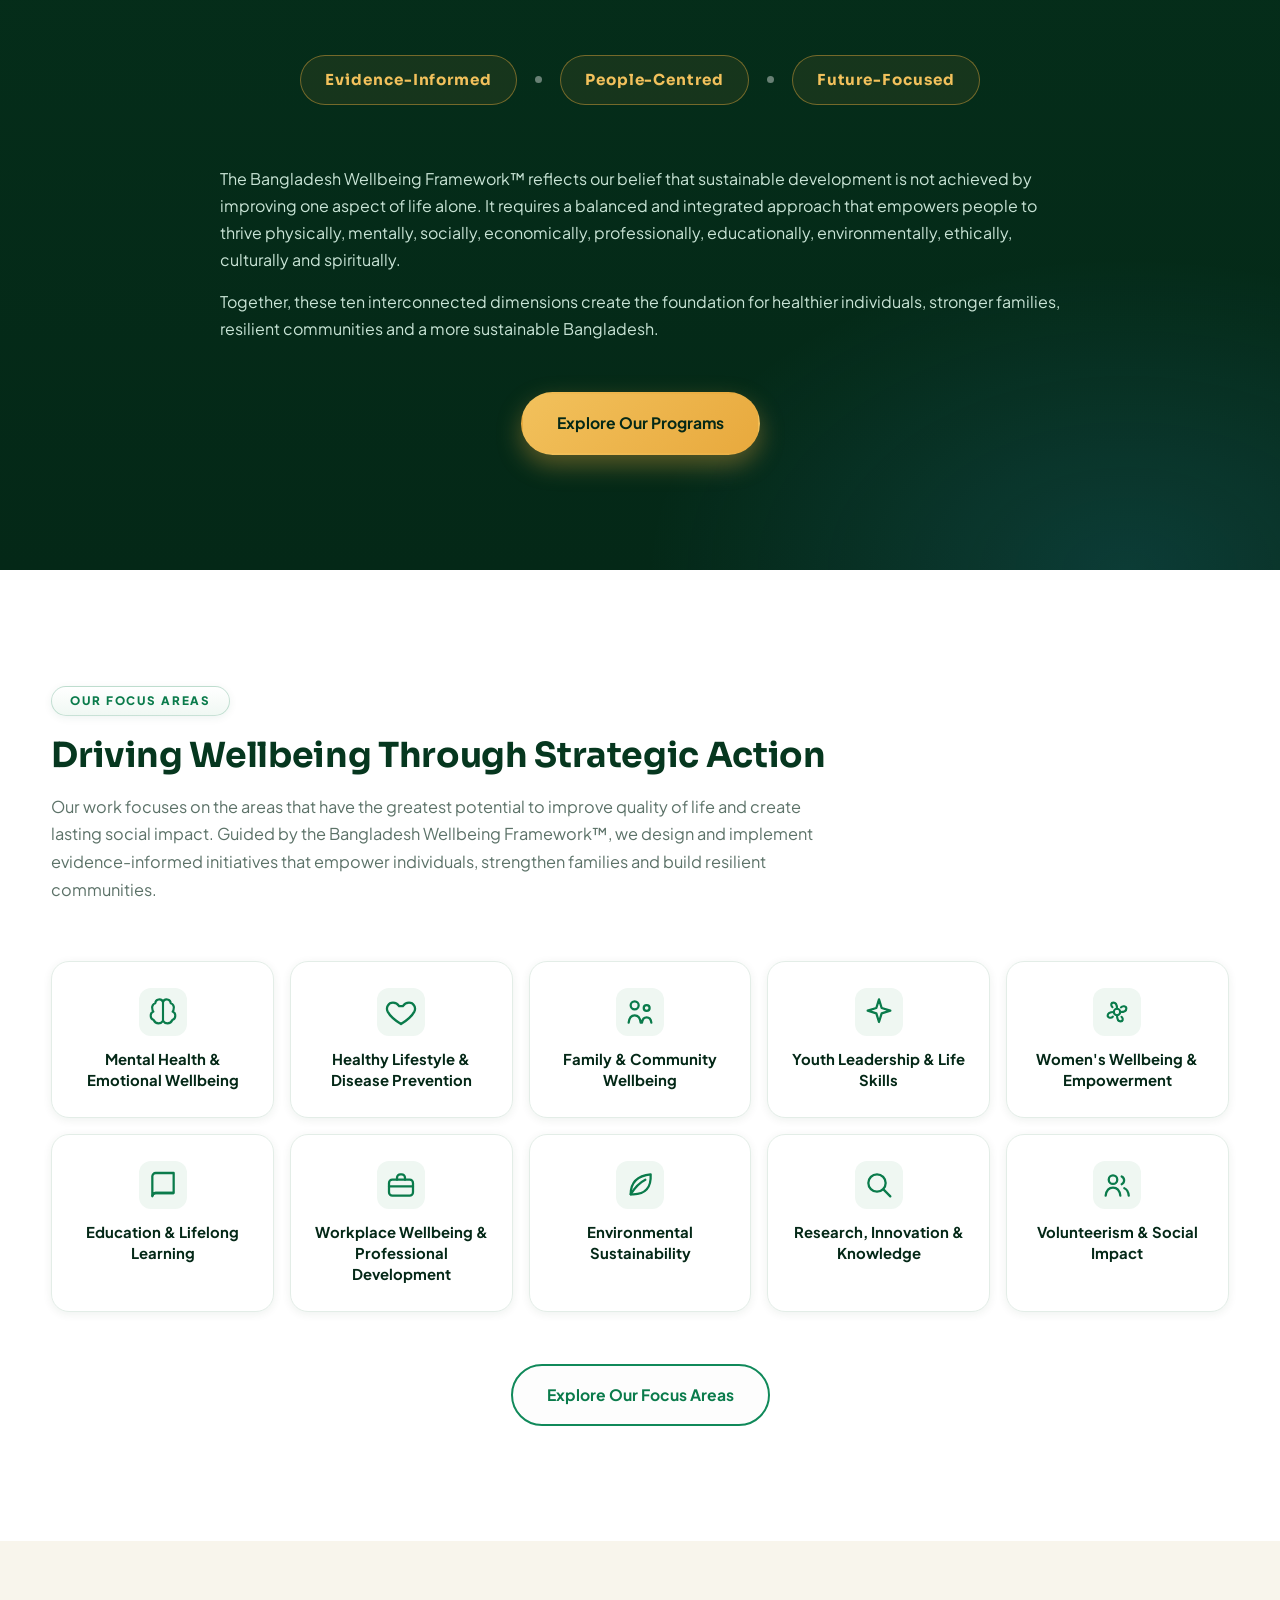
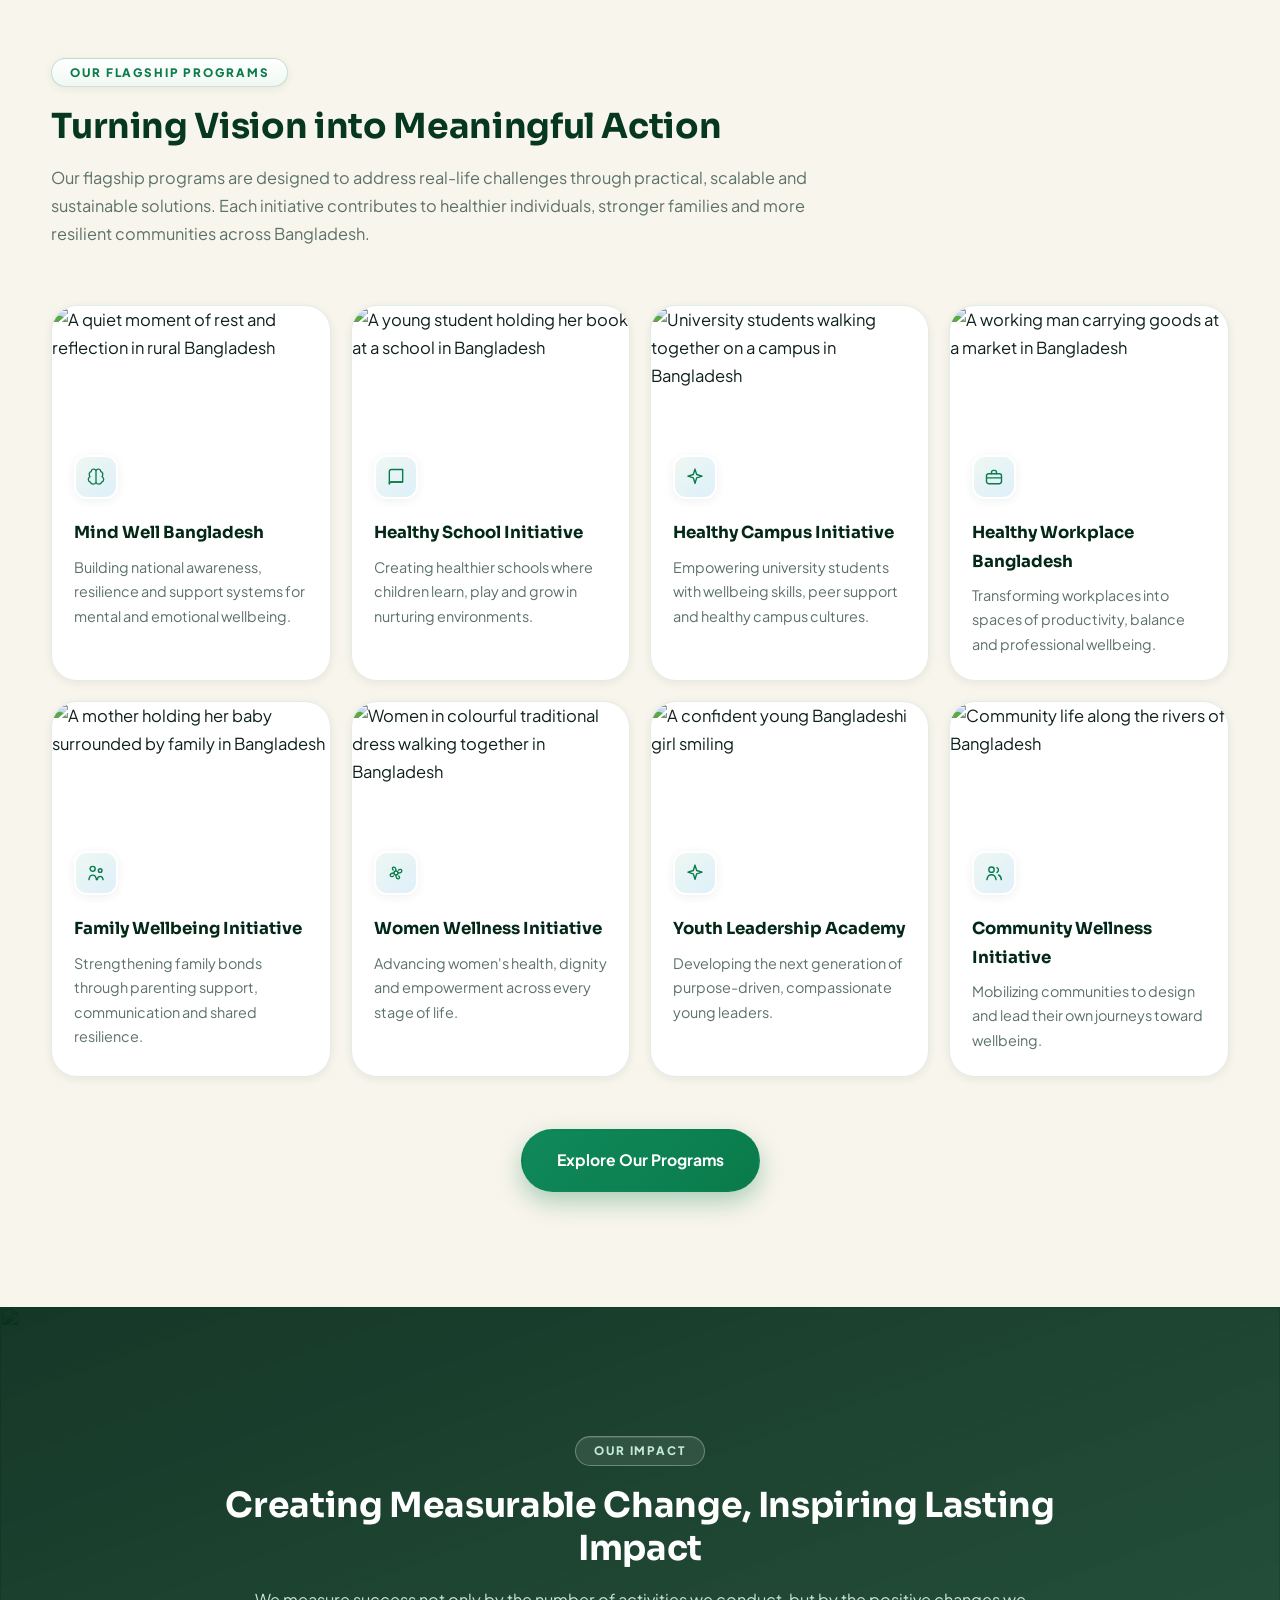
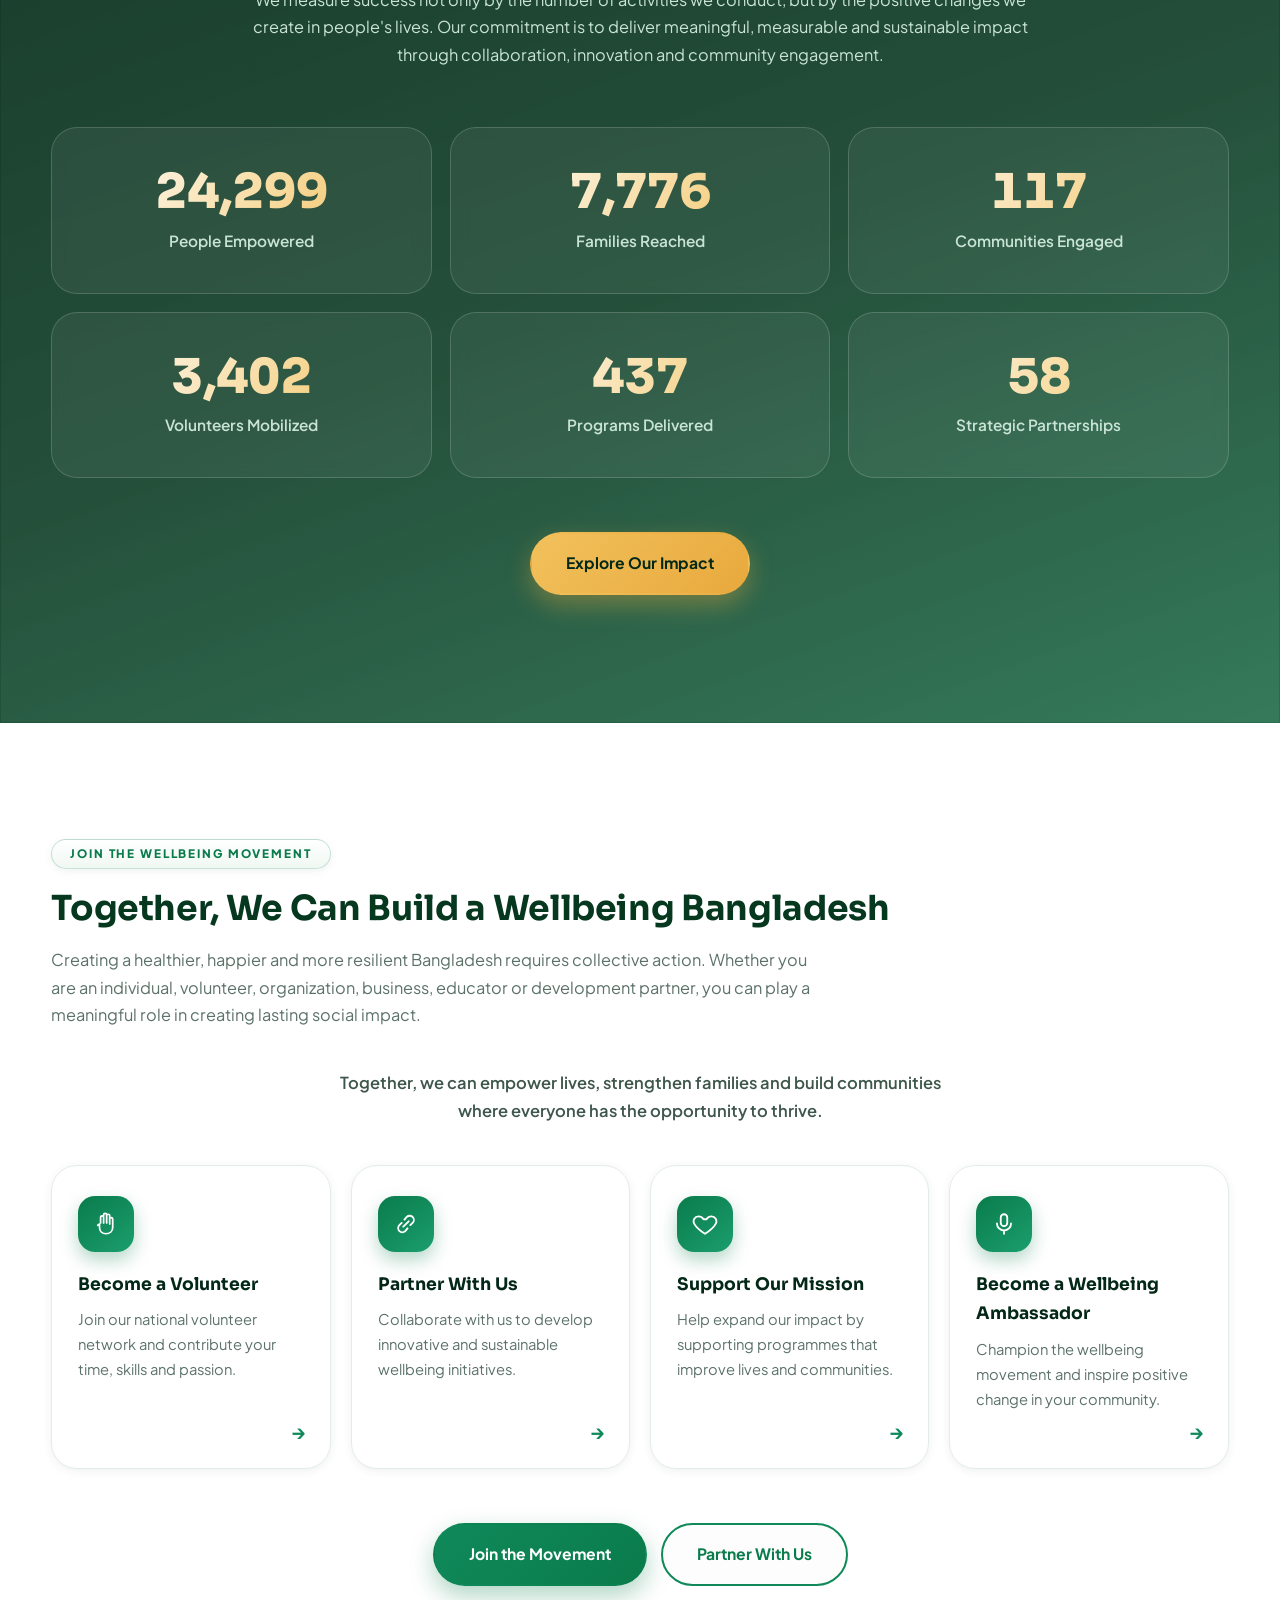
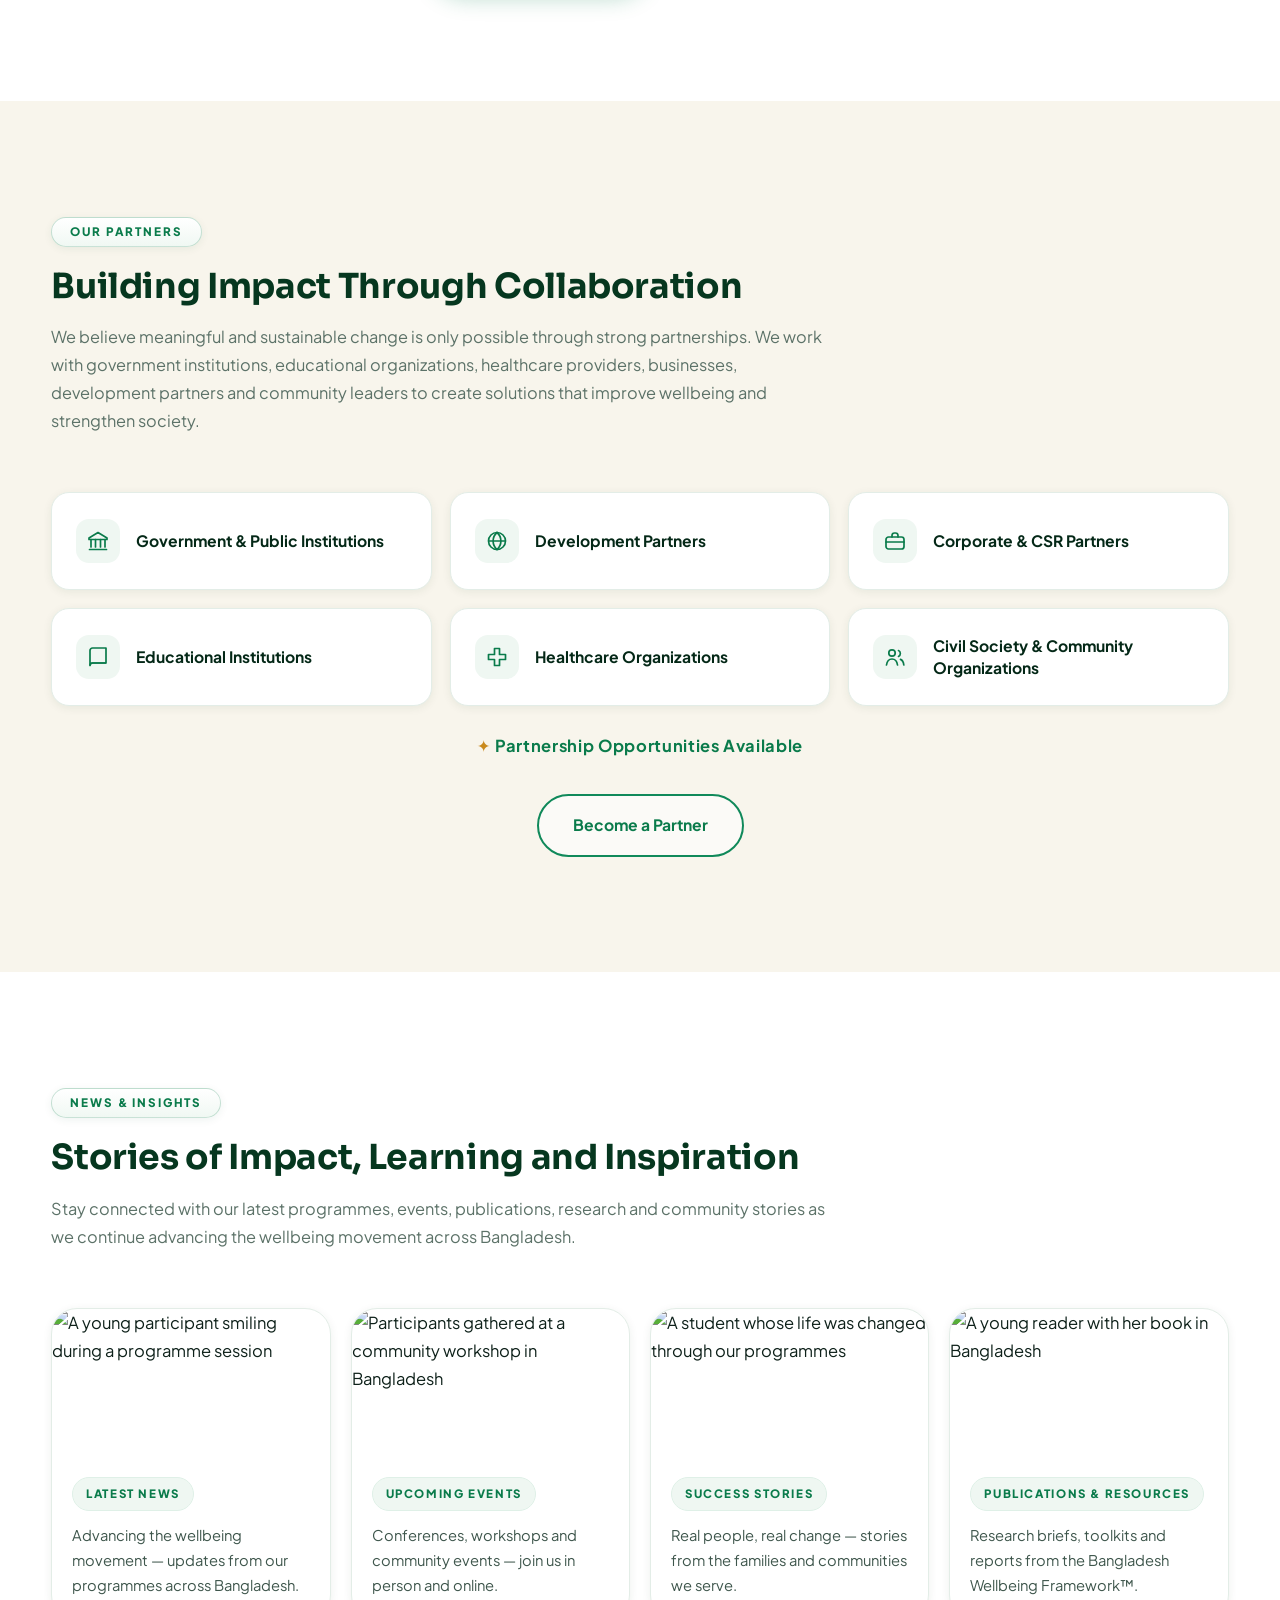
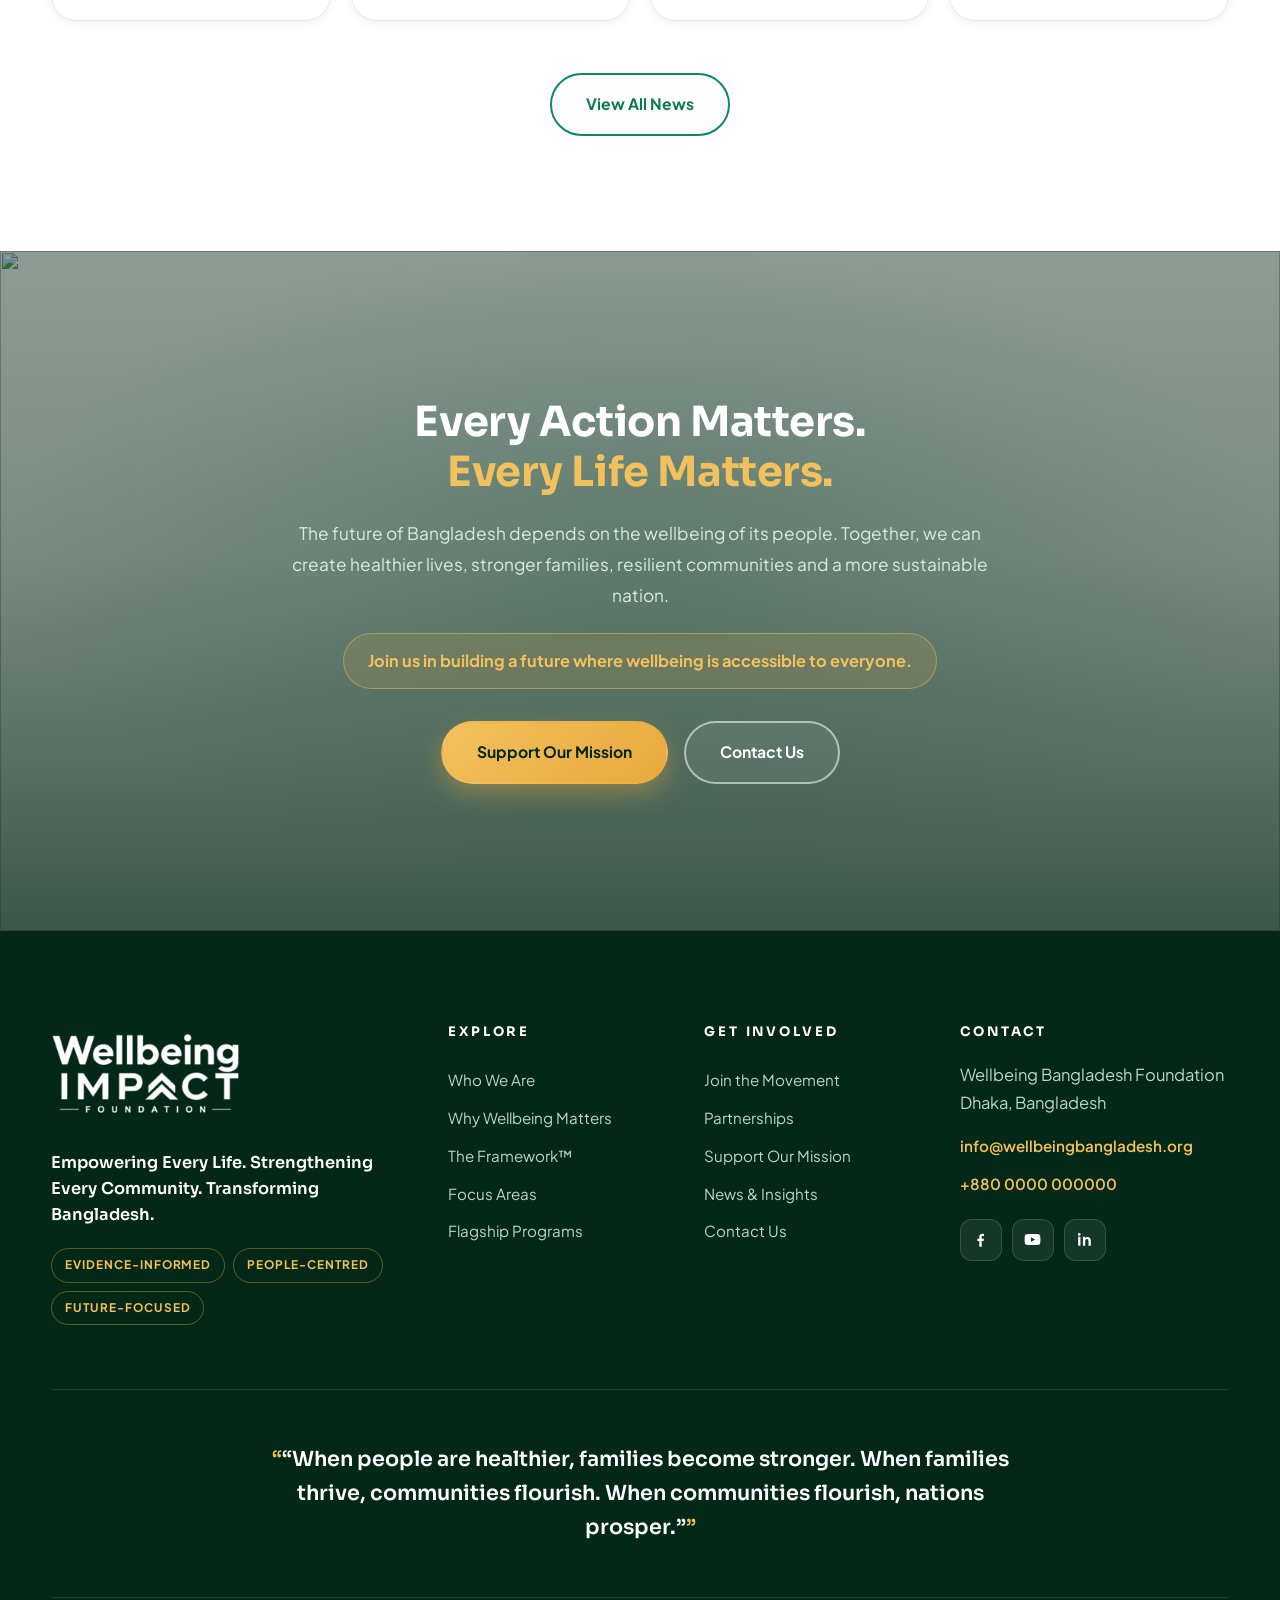
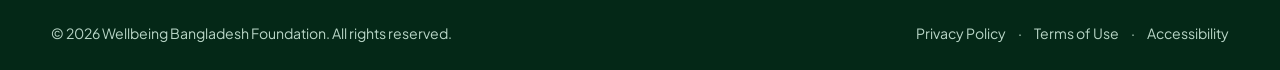
==== commit 4cef839a: "design and functions" ====
--- a/index.html
+++ b/index.html
@@ -8,7 +8,7 @@
   <link rel="preconnect" href="https://fonts.googleapis.com" />
   <link rel="preconnect" href="https://fonts.gstatic.com" crossorigin />
   <link href="https://fonts.googleapis.com/css2?family=Plus+Jakarta+Sans:wght@400;500;600;700;800&family=Sora:wght@600;700;800&display=swap" rel="stylesheet" />
-  <link rel="stylesheet" href="styles.css?v=71" />
+  <link rel="stylesheet" href="styles.css?v=73" />
       <link rel="icon" type="image/png" href="assets/logo-round.png" />
 </head>
 <body>
@@ -694,6 +694,6 @@
     </defs>
   </svg>
 
-  <script src="main.js?v=20"></script>
+  <script src="main.js?v=29"></script>
 </body>
 </html>
--- a/styles.css
+++ b/styles.css
@@ -179,11 +179,12 @@
 }
 
 /* ---------- Dark-hero pages: white nav while pill is transparent at top ---------- */
-.dark-hero .site-header:not(.scrolled) .main-nav a,
+/* (top-level links only — never dropdown links, which sit on white panels) */
+.dark-hero .site-header:not(.scrolled) .main-nav > a,
 .dark-hero .site-header:not(.scrolled) .nav-more > button {
   color: rgba(255,255,255,.95);
 }
-.dark-hero .site-header:not(.scrolled) .main-nav a:hover,
+.dark-hero .site-header:not(.scrolled) .main-nav > a:hover,
 .dark-hero .site-header:not(.scrolled) .nav-more > button:hover {
   background: rgba(255,255,255,.16);
   color: #fff;
@@ -923,6 +924,16 @@
   .main-nav.open { opacity: 1; transform: none; pointer-events: auto; }
   .main-nav a, .nav-more > button { color: var(--slate); width: 100%; box-sizing: border-box; padding: 14px 18px; border-radius: 12px; text-transform: none; letter-spacing: 0; font-size: 1.05rem; }
   .main-nav a:hover { background: var(--green-50); color: var(--green-700); }
+  /* dark-hero pages: menu items must stay dark on the white mobile panel */
+  .dark-hero .site-header:not(.scrolled) .main-nav > a,
+  .dark-hero .site-header:not(.scrolled) .main-nav a,
+  .dark-hero .site-header:not(.scrolled) .nav-more > button {
+    color: var(--slate);
+  }
+  .dark-hero .site-header:not(.scrolled) .main-nav a:hover {
+    background: var(--green-50);
+    color: var(--green-700);
+  }
   .nav-drop {
     position: static; transform: none; opacity: 1; pointer-events: auto;
     display: none; min-width: 0; padding: 0 0 0 16px;
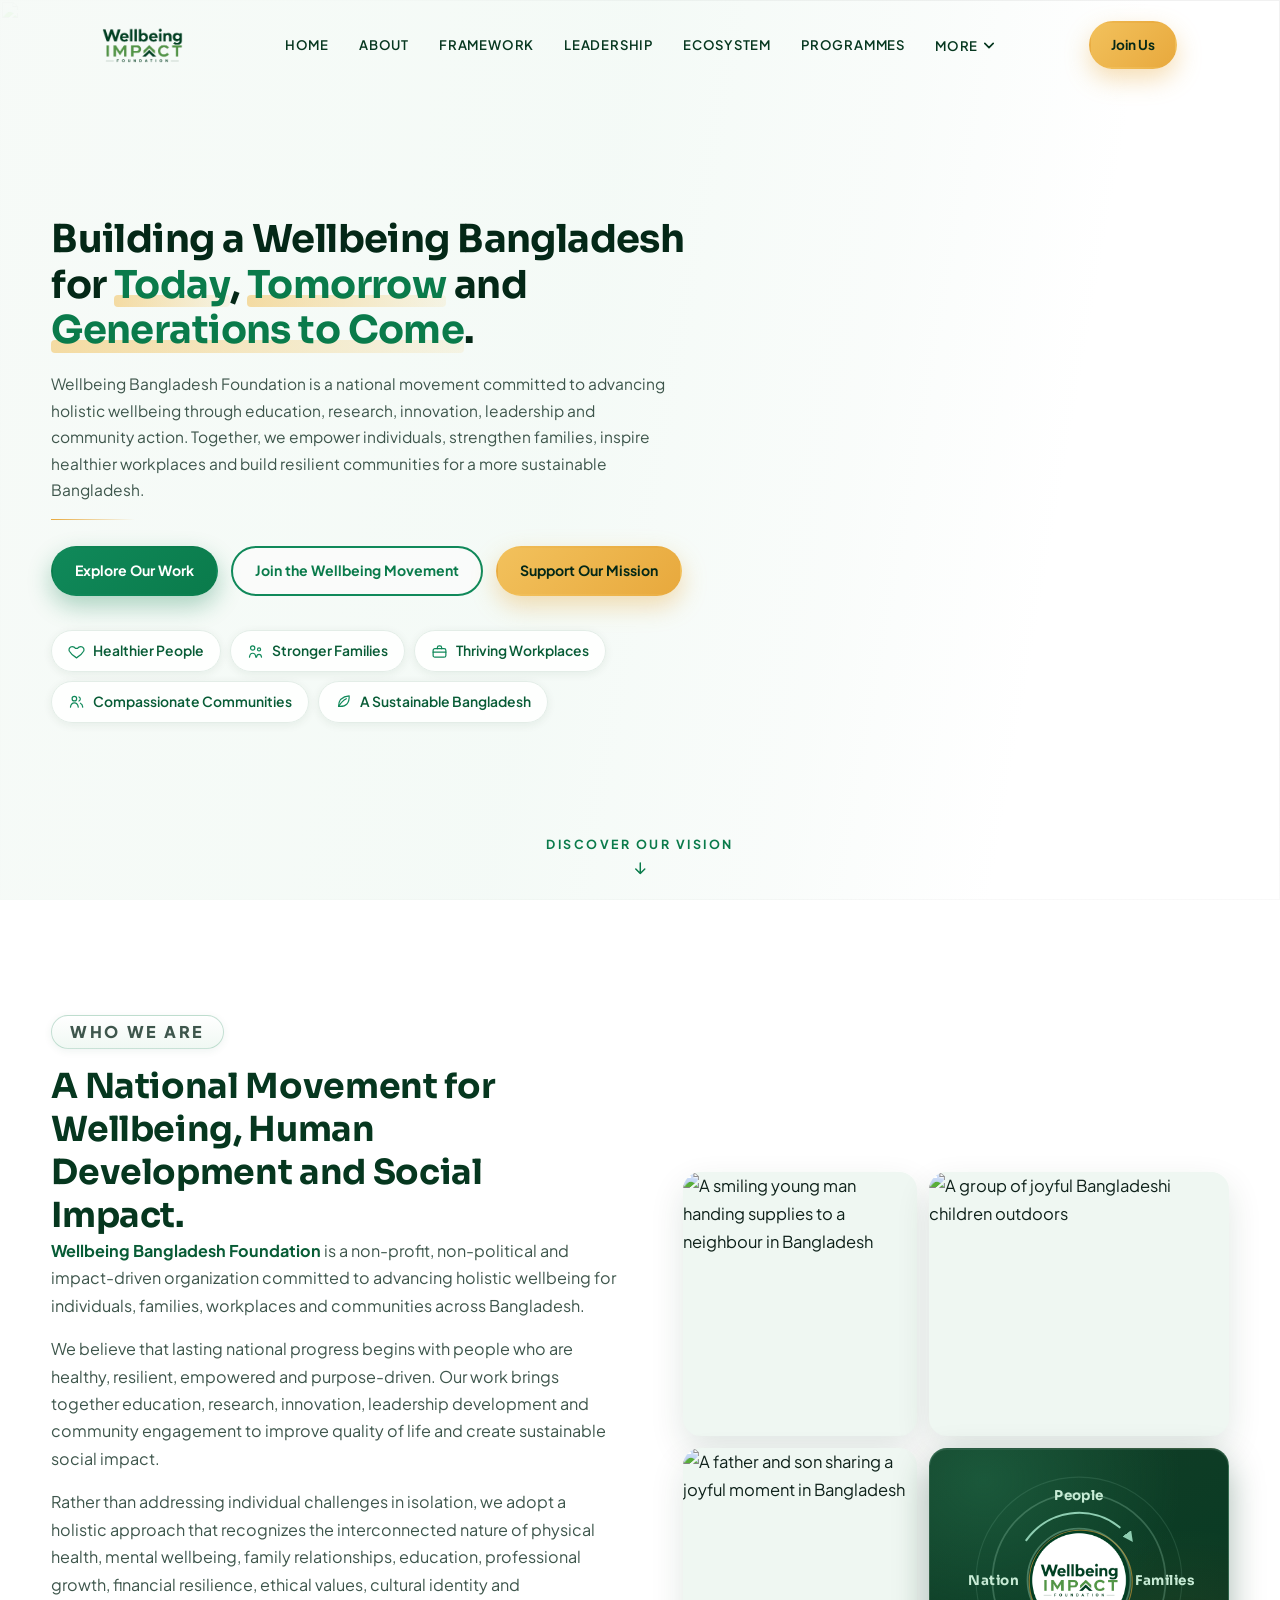
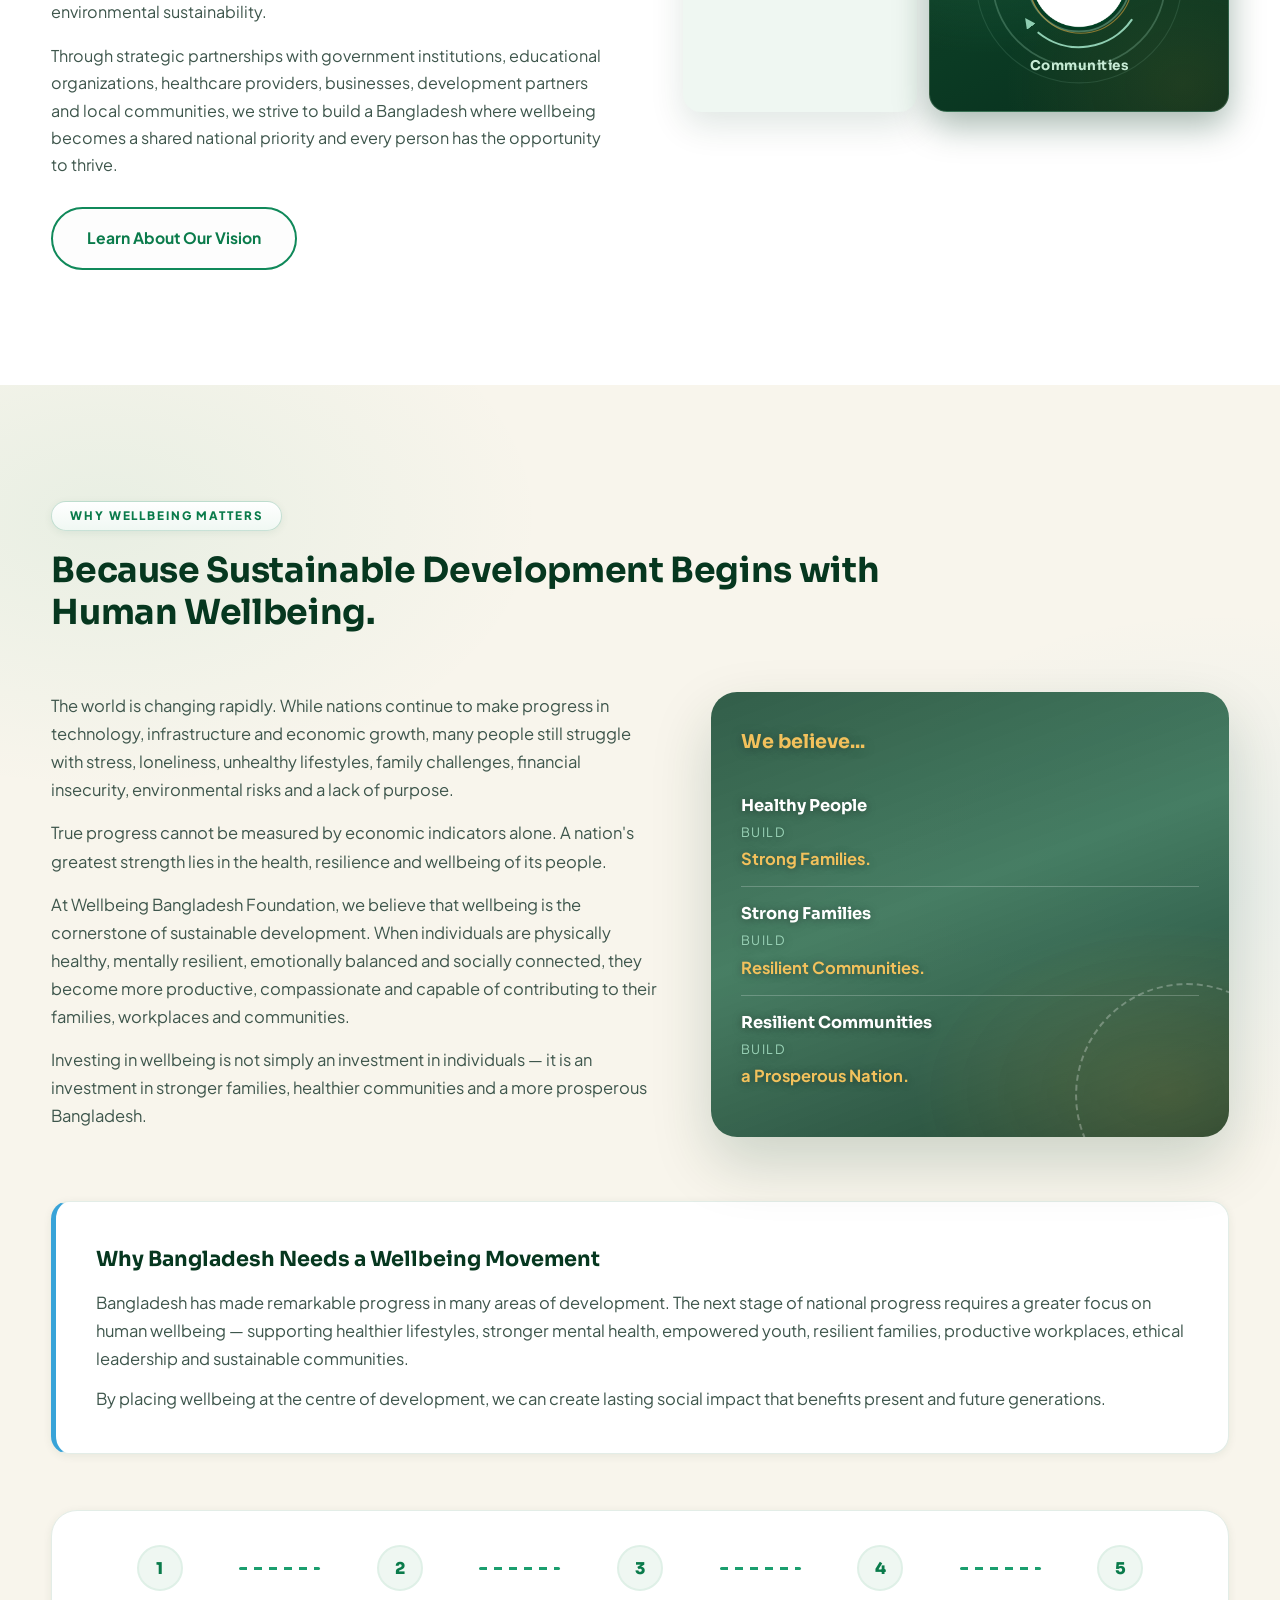
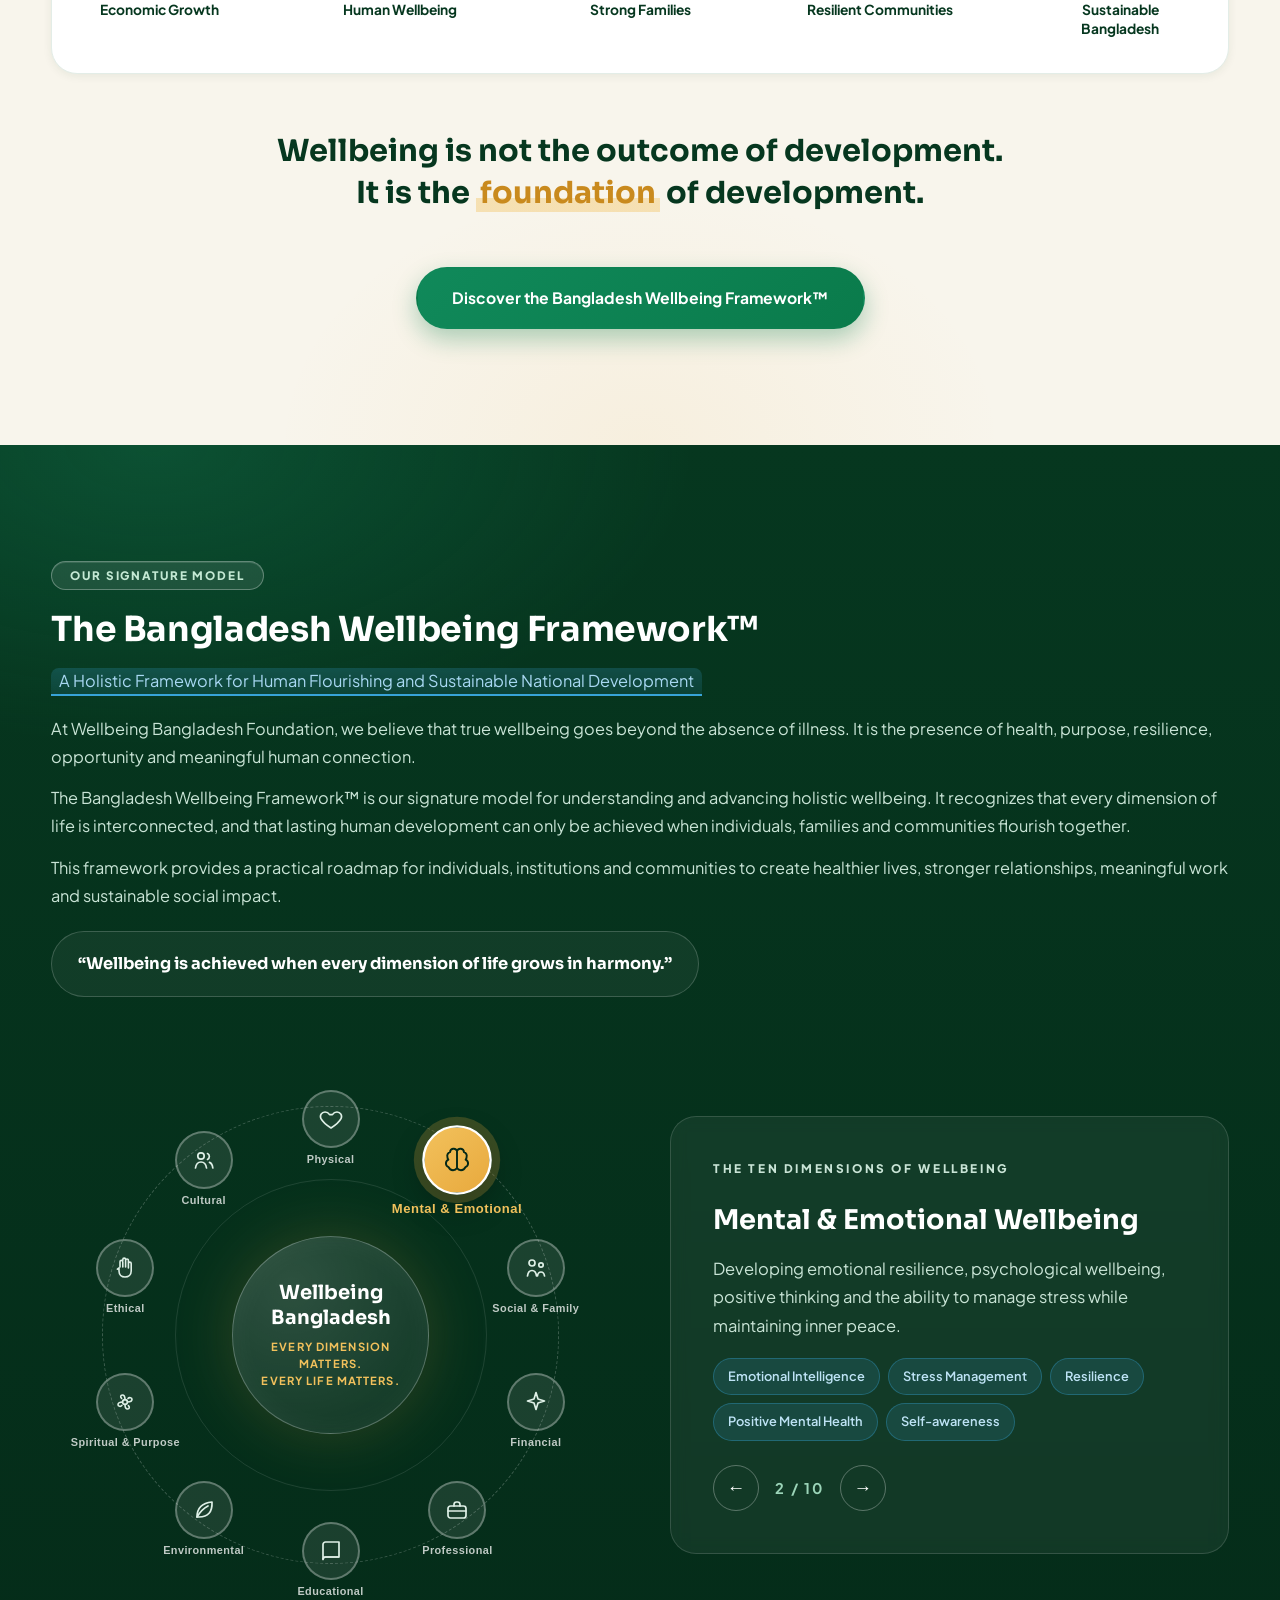
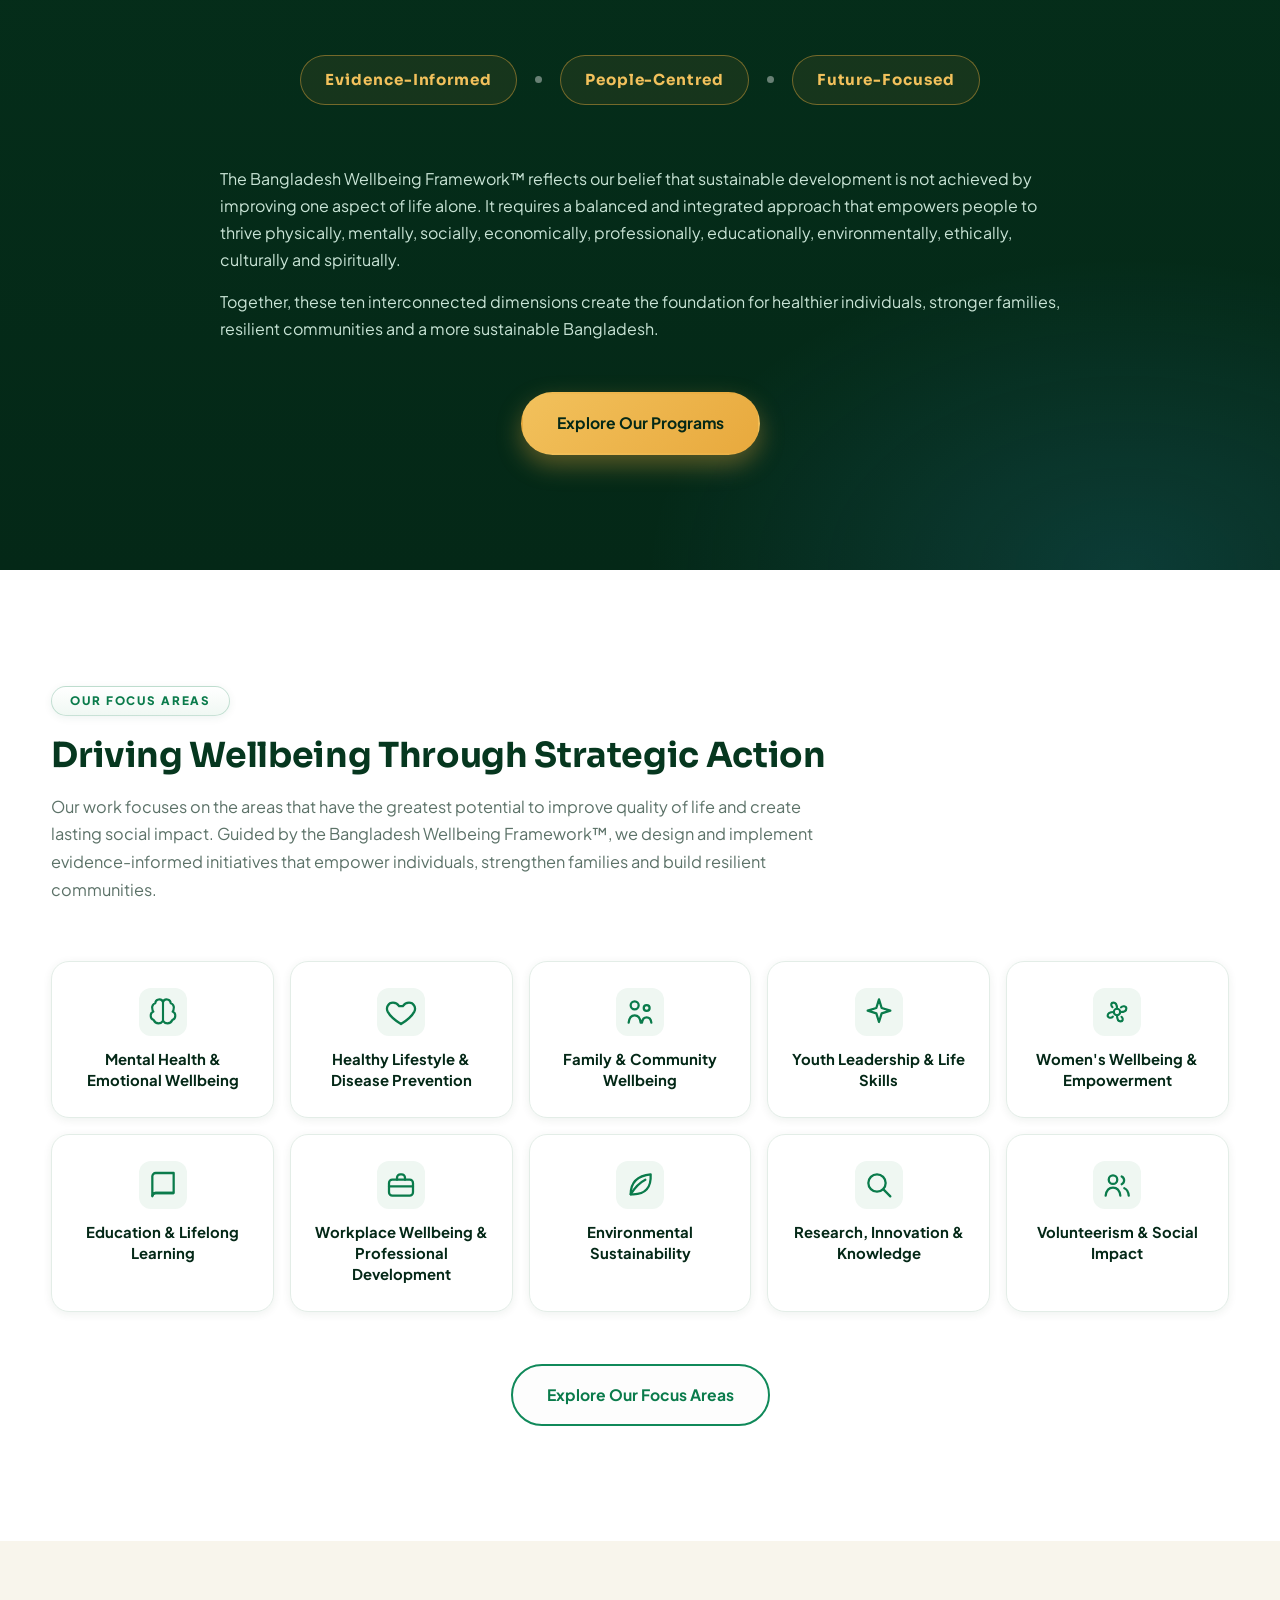
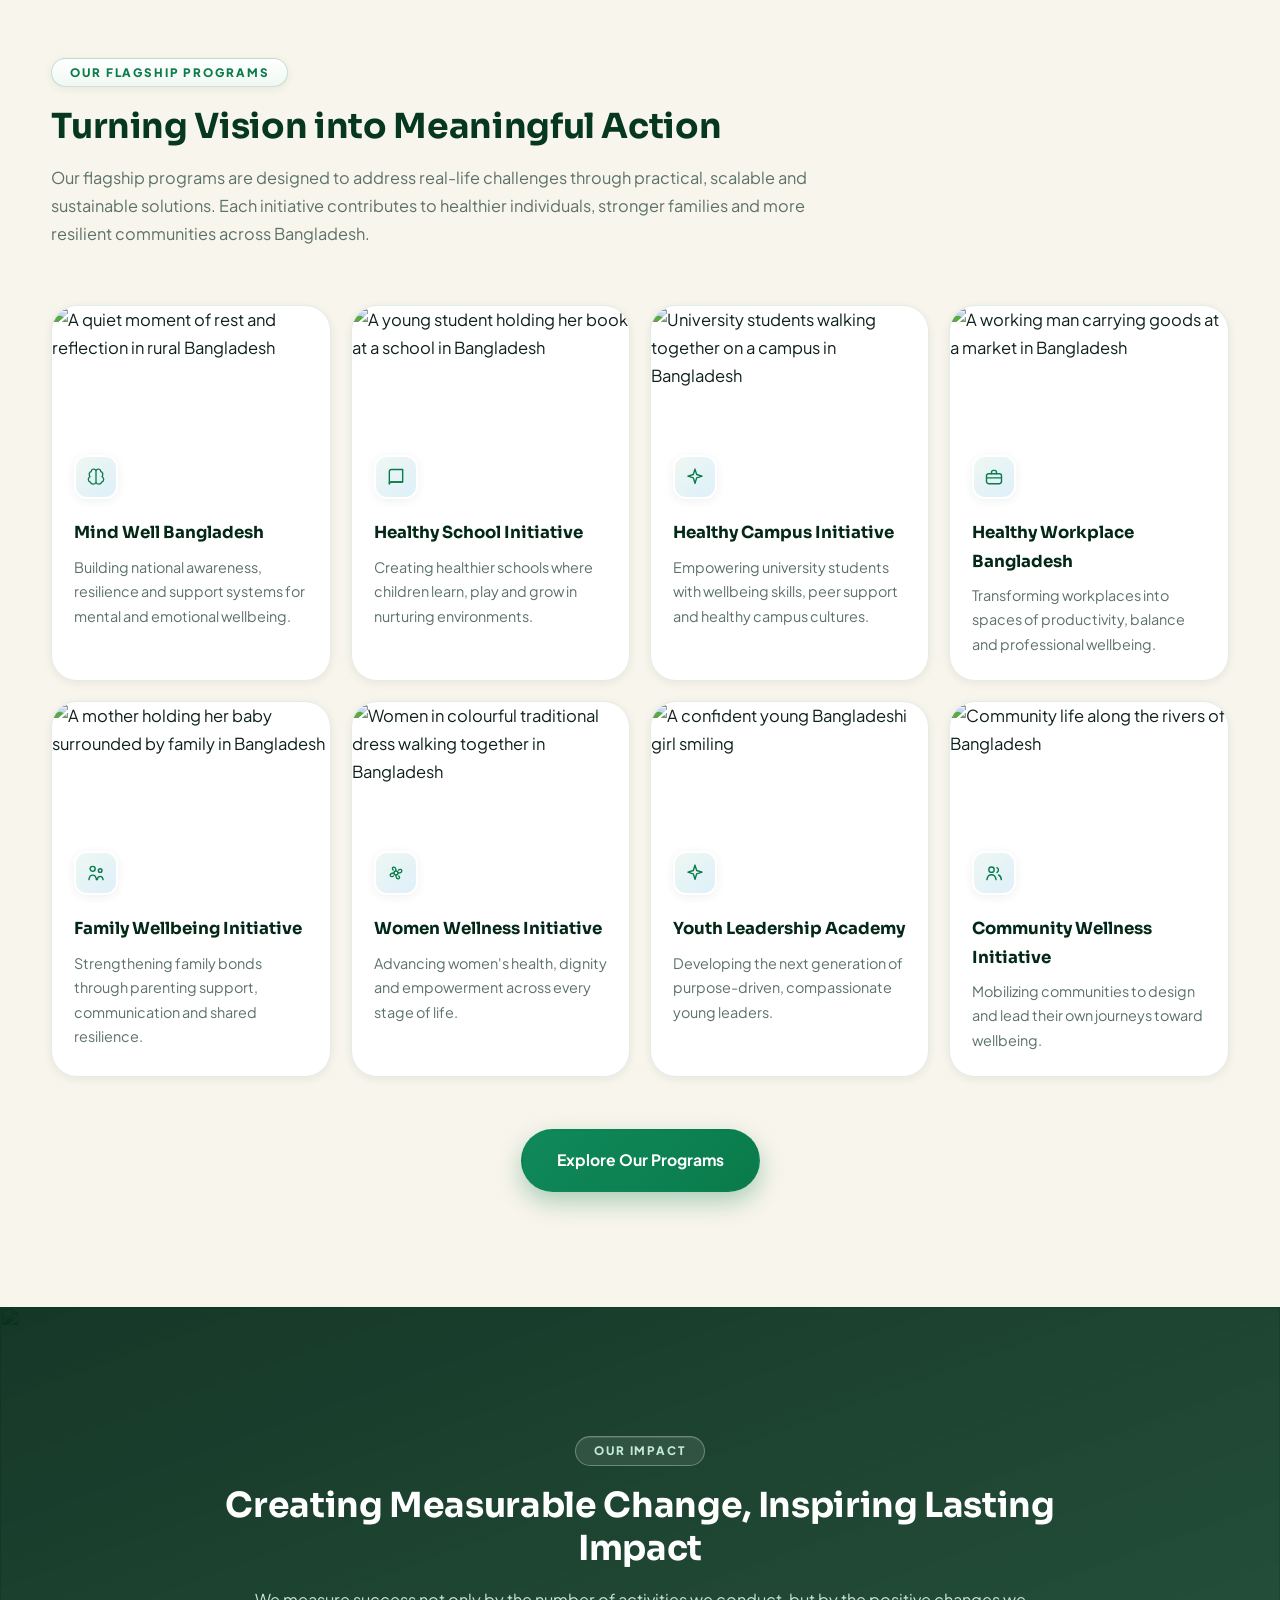
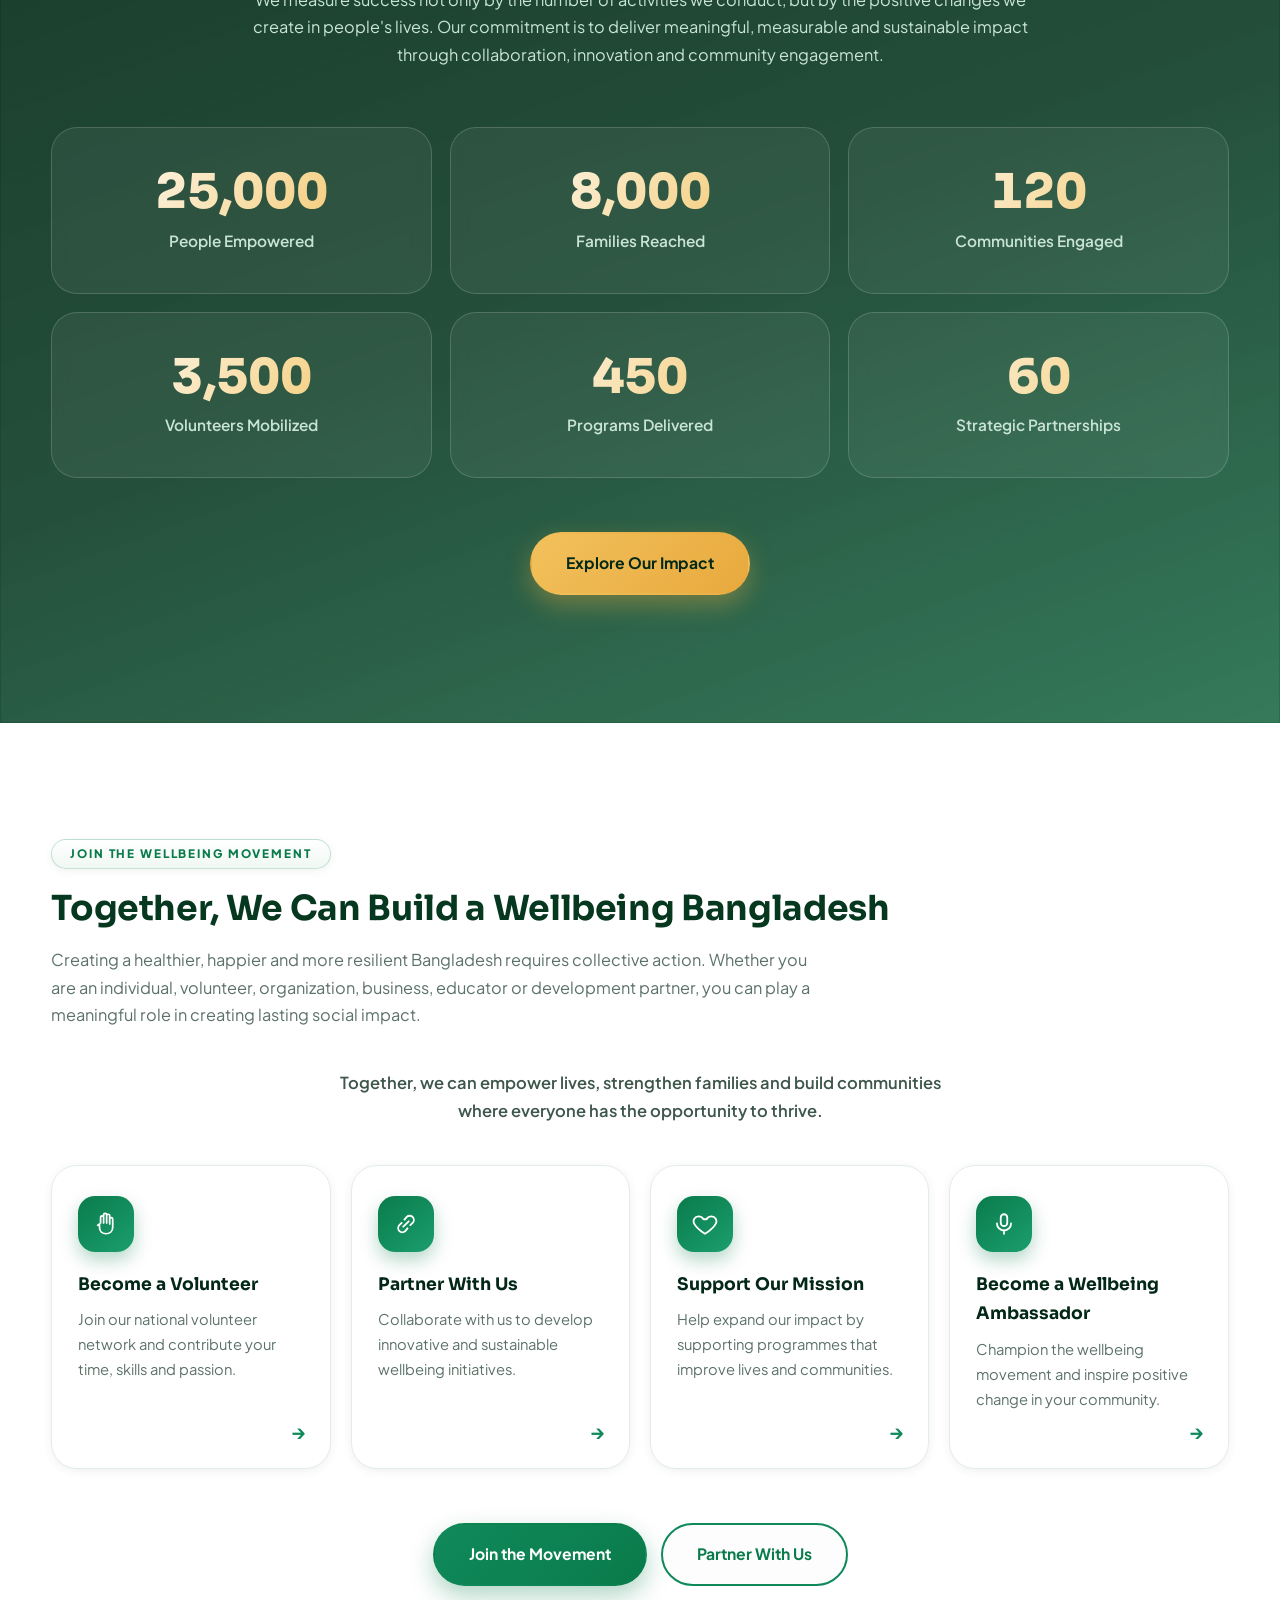
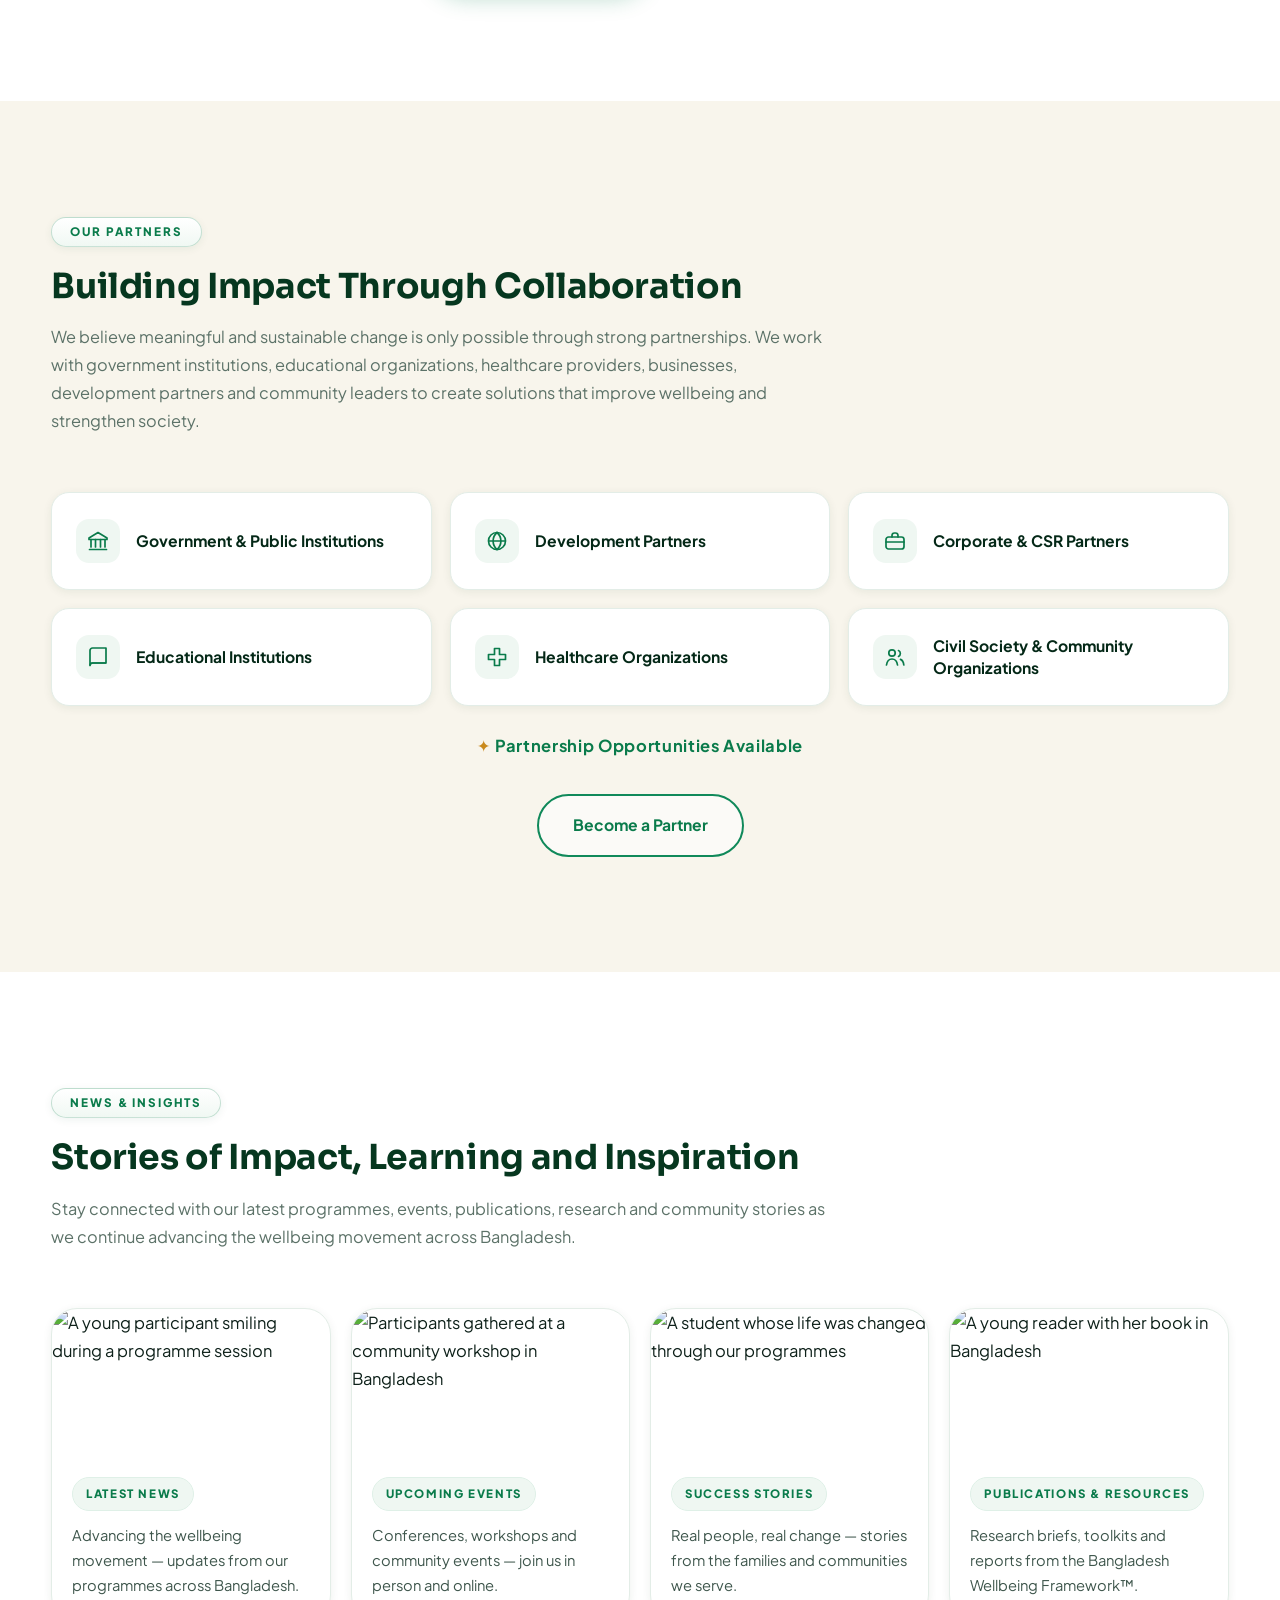
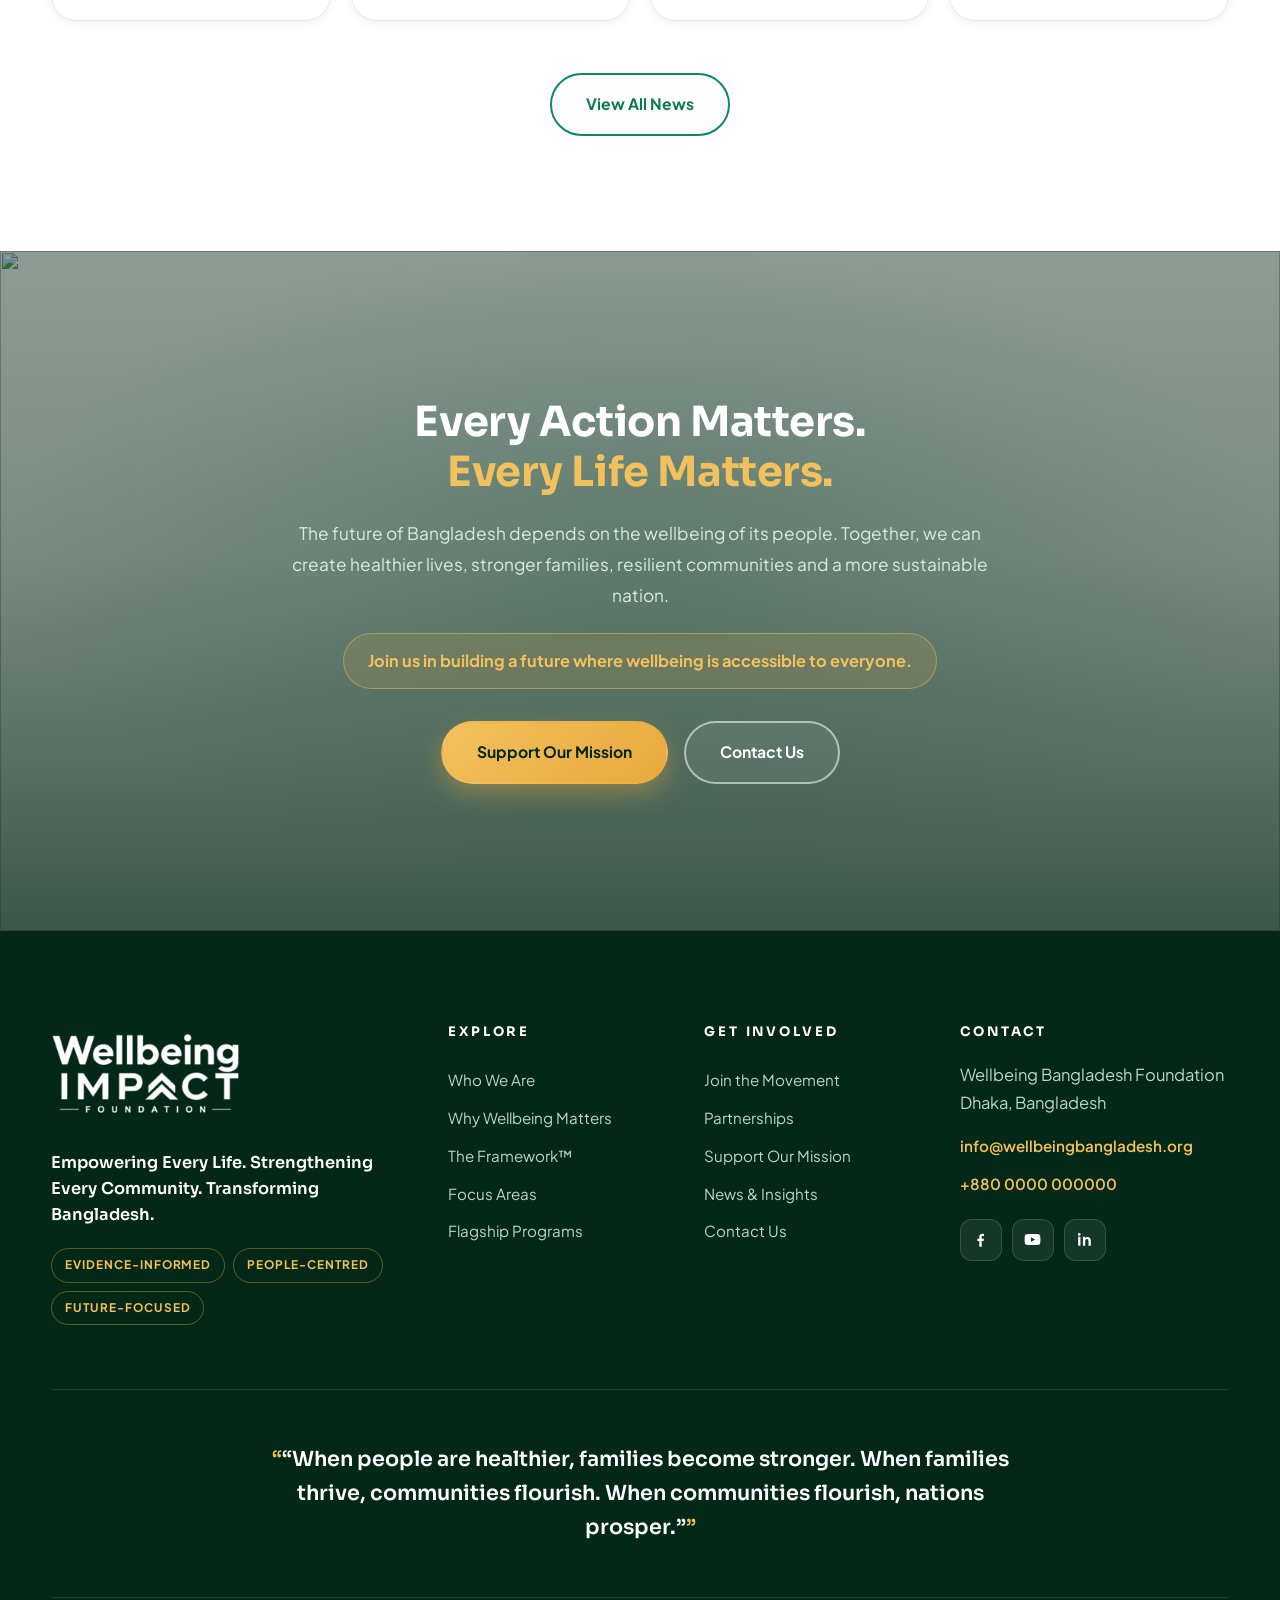
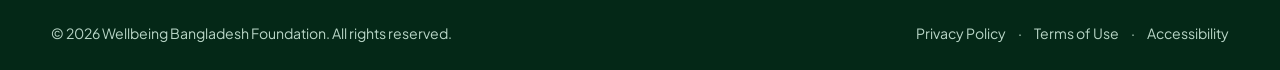
==== commit 5ed002a1: "card overflow" ====
--- a/index.html
+++ b/index.html
@@ -694,6 +694,6 @@
     </defs>
   </svg>
 
-  <script src="main.js?v=29"></script>
+  <script src="main.js?v=30"></script>
 </body>
 </html>
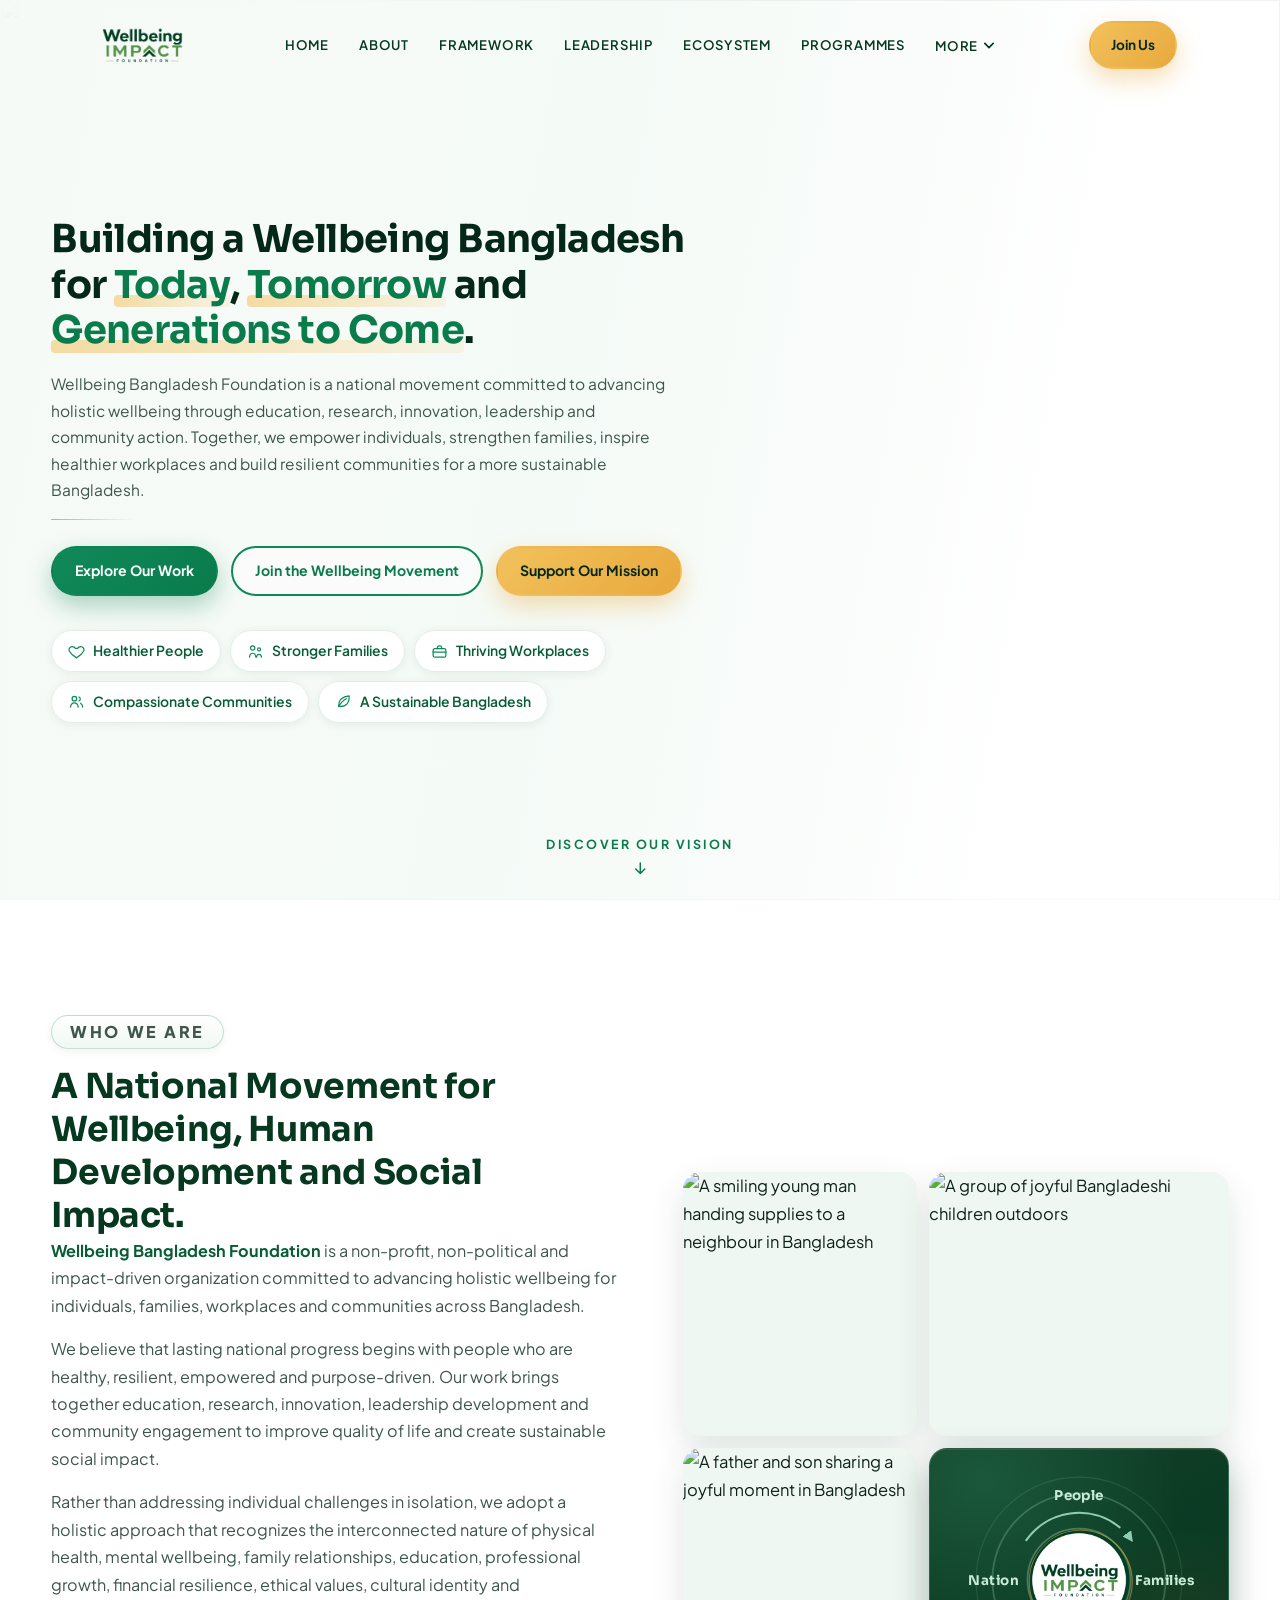
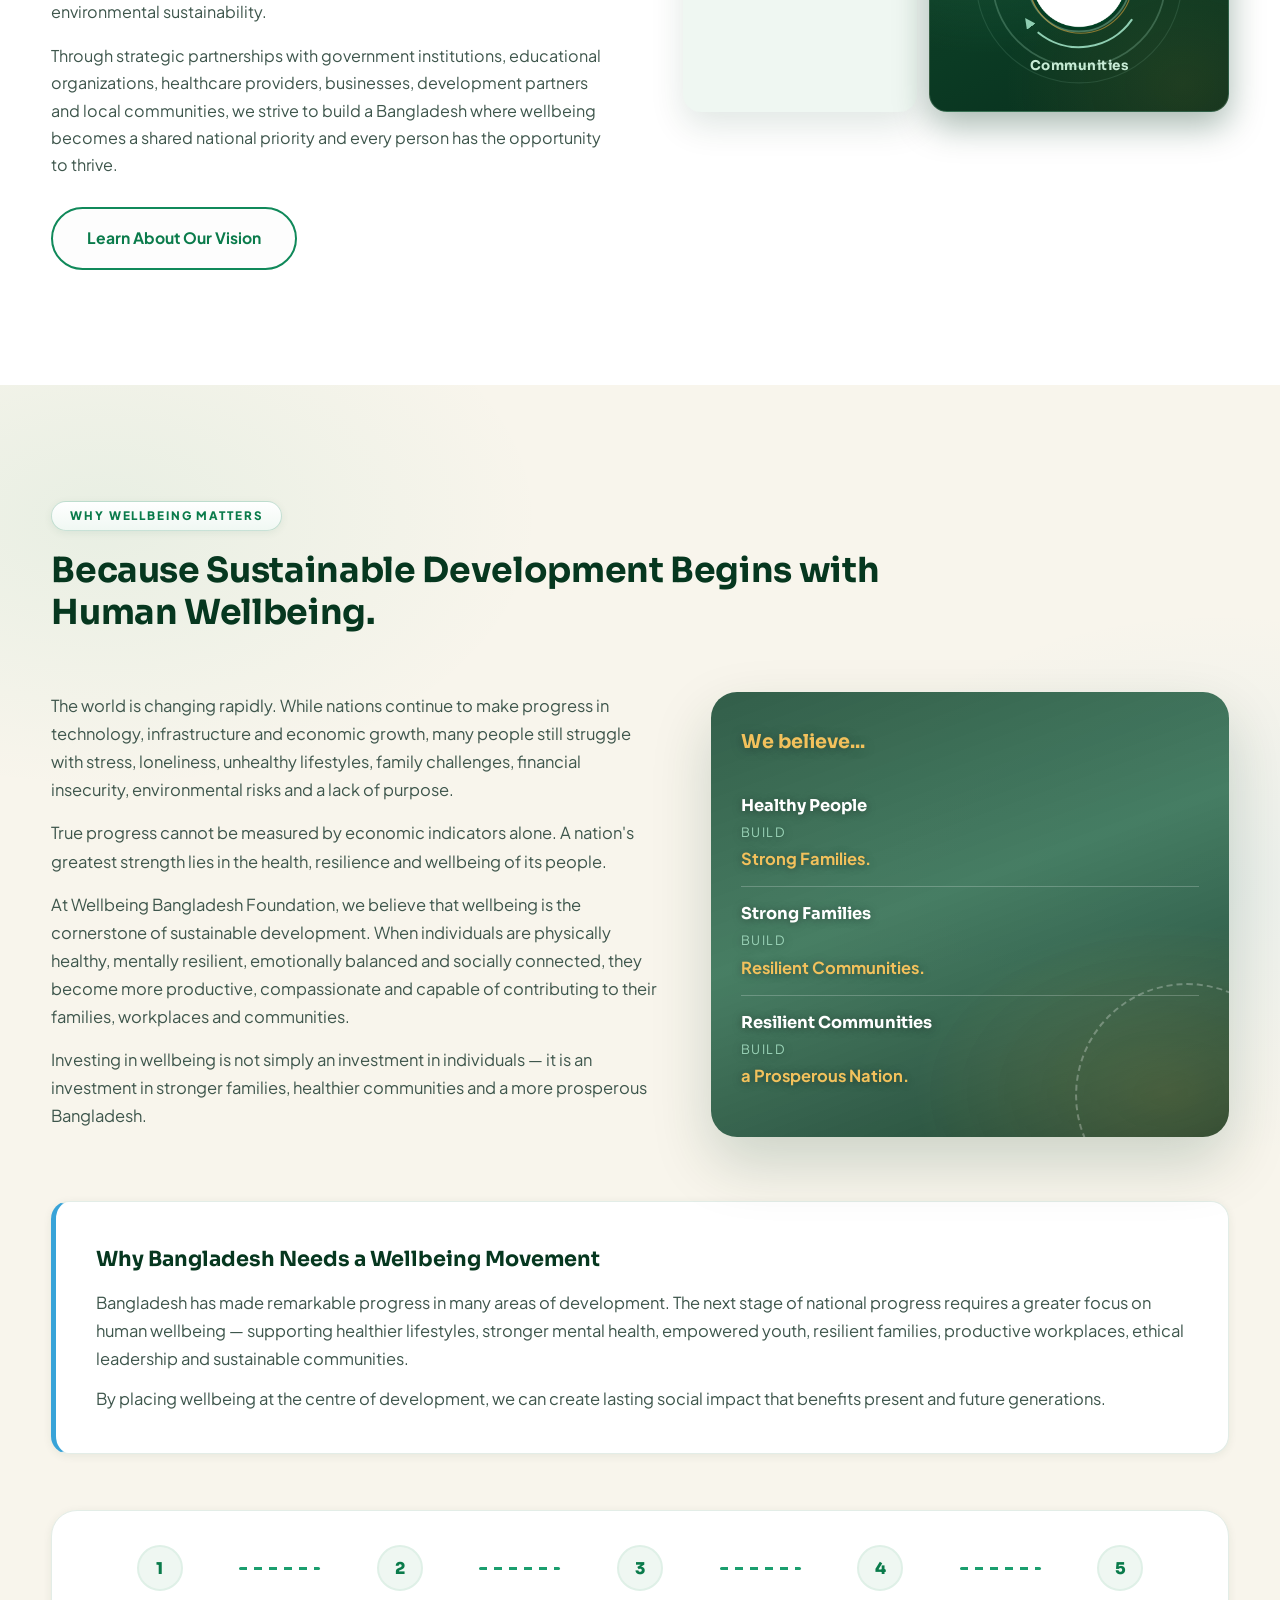
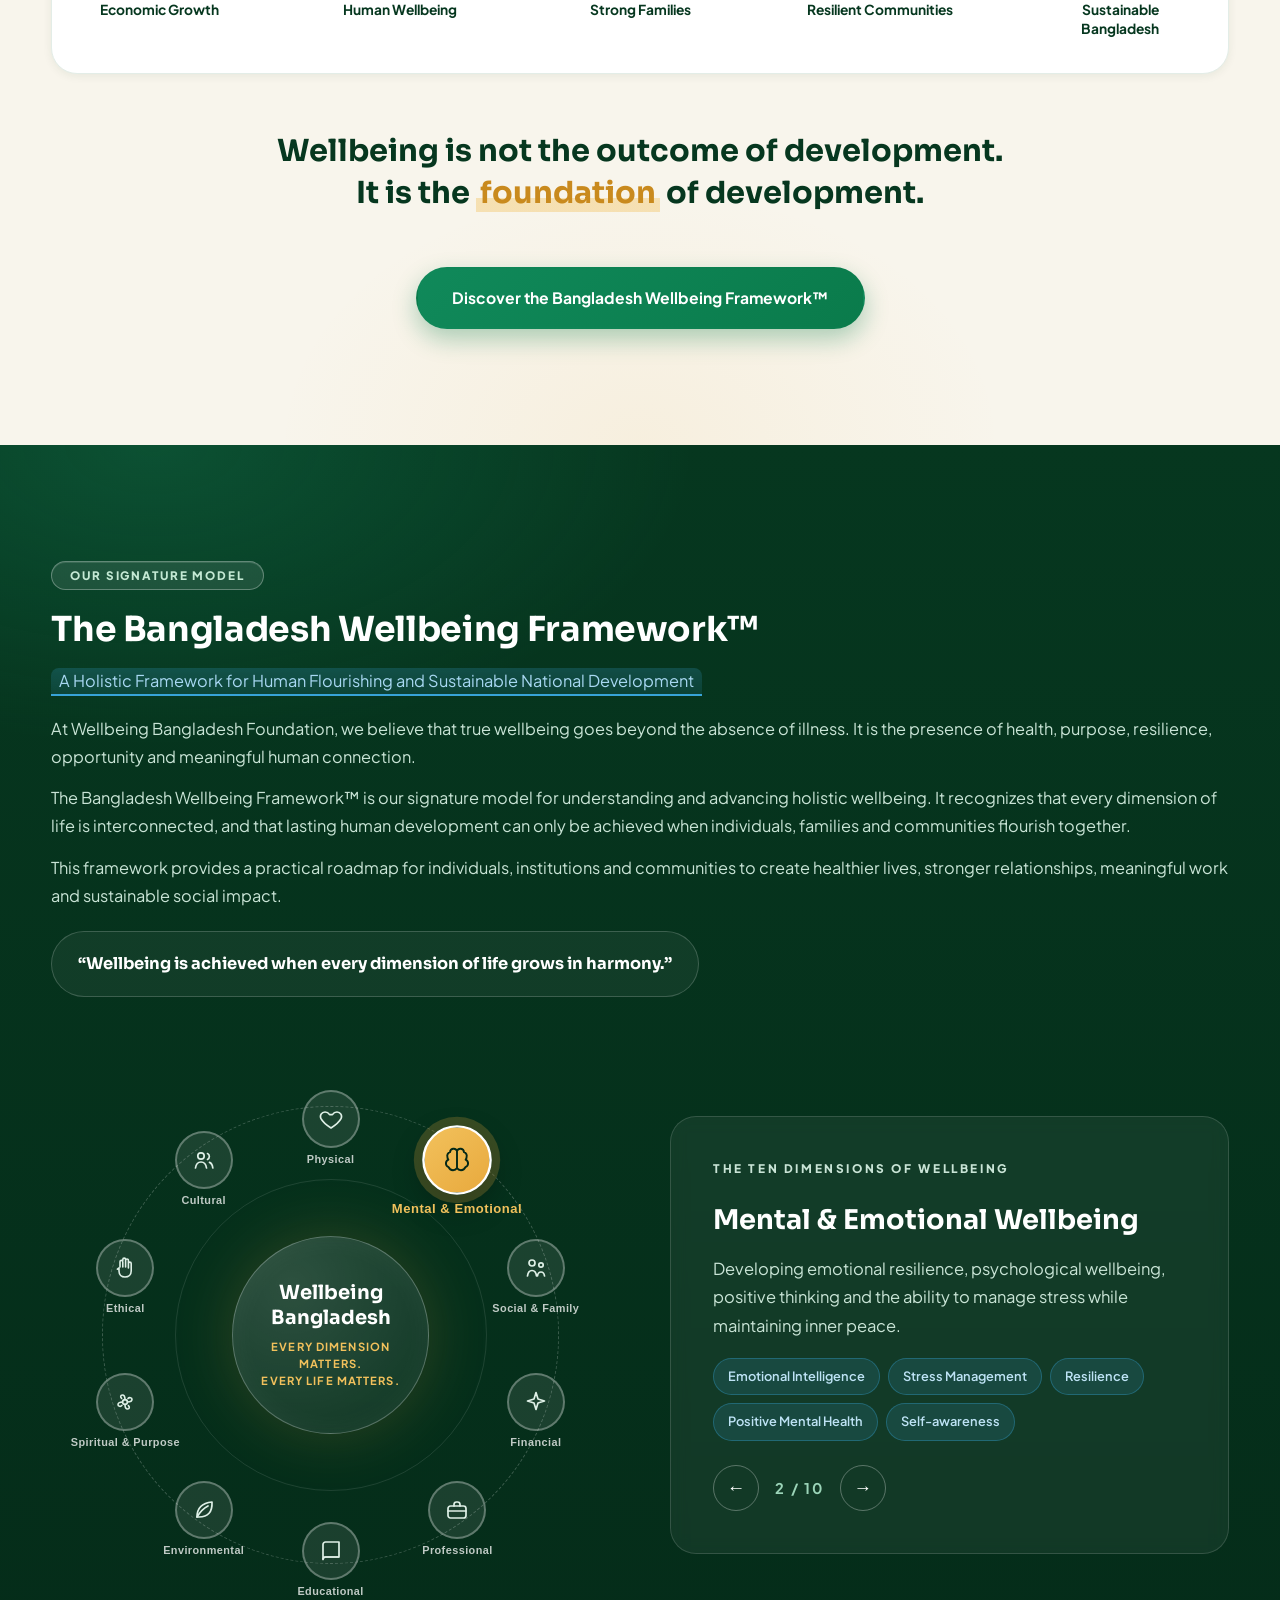
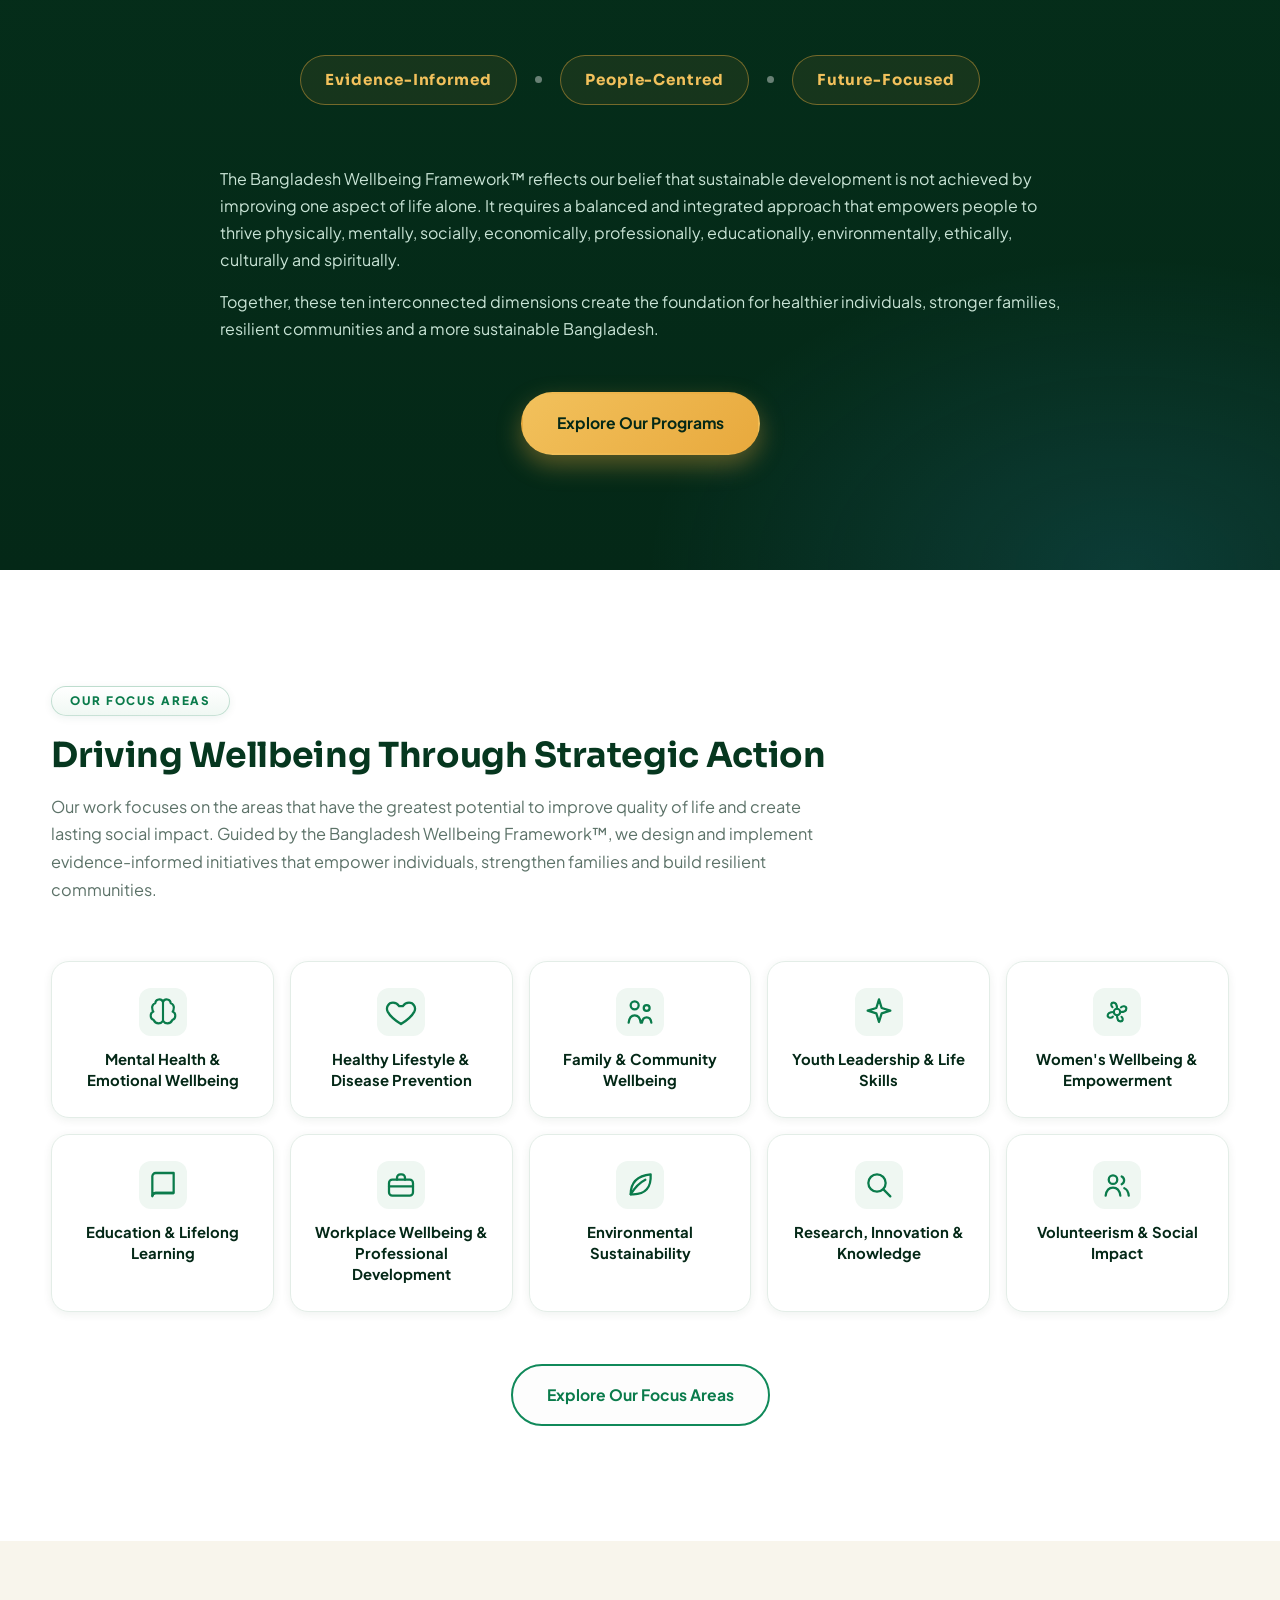
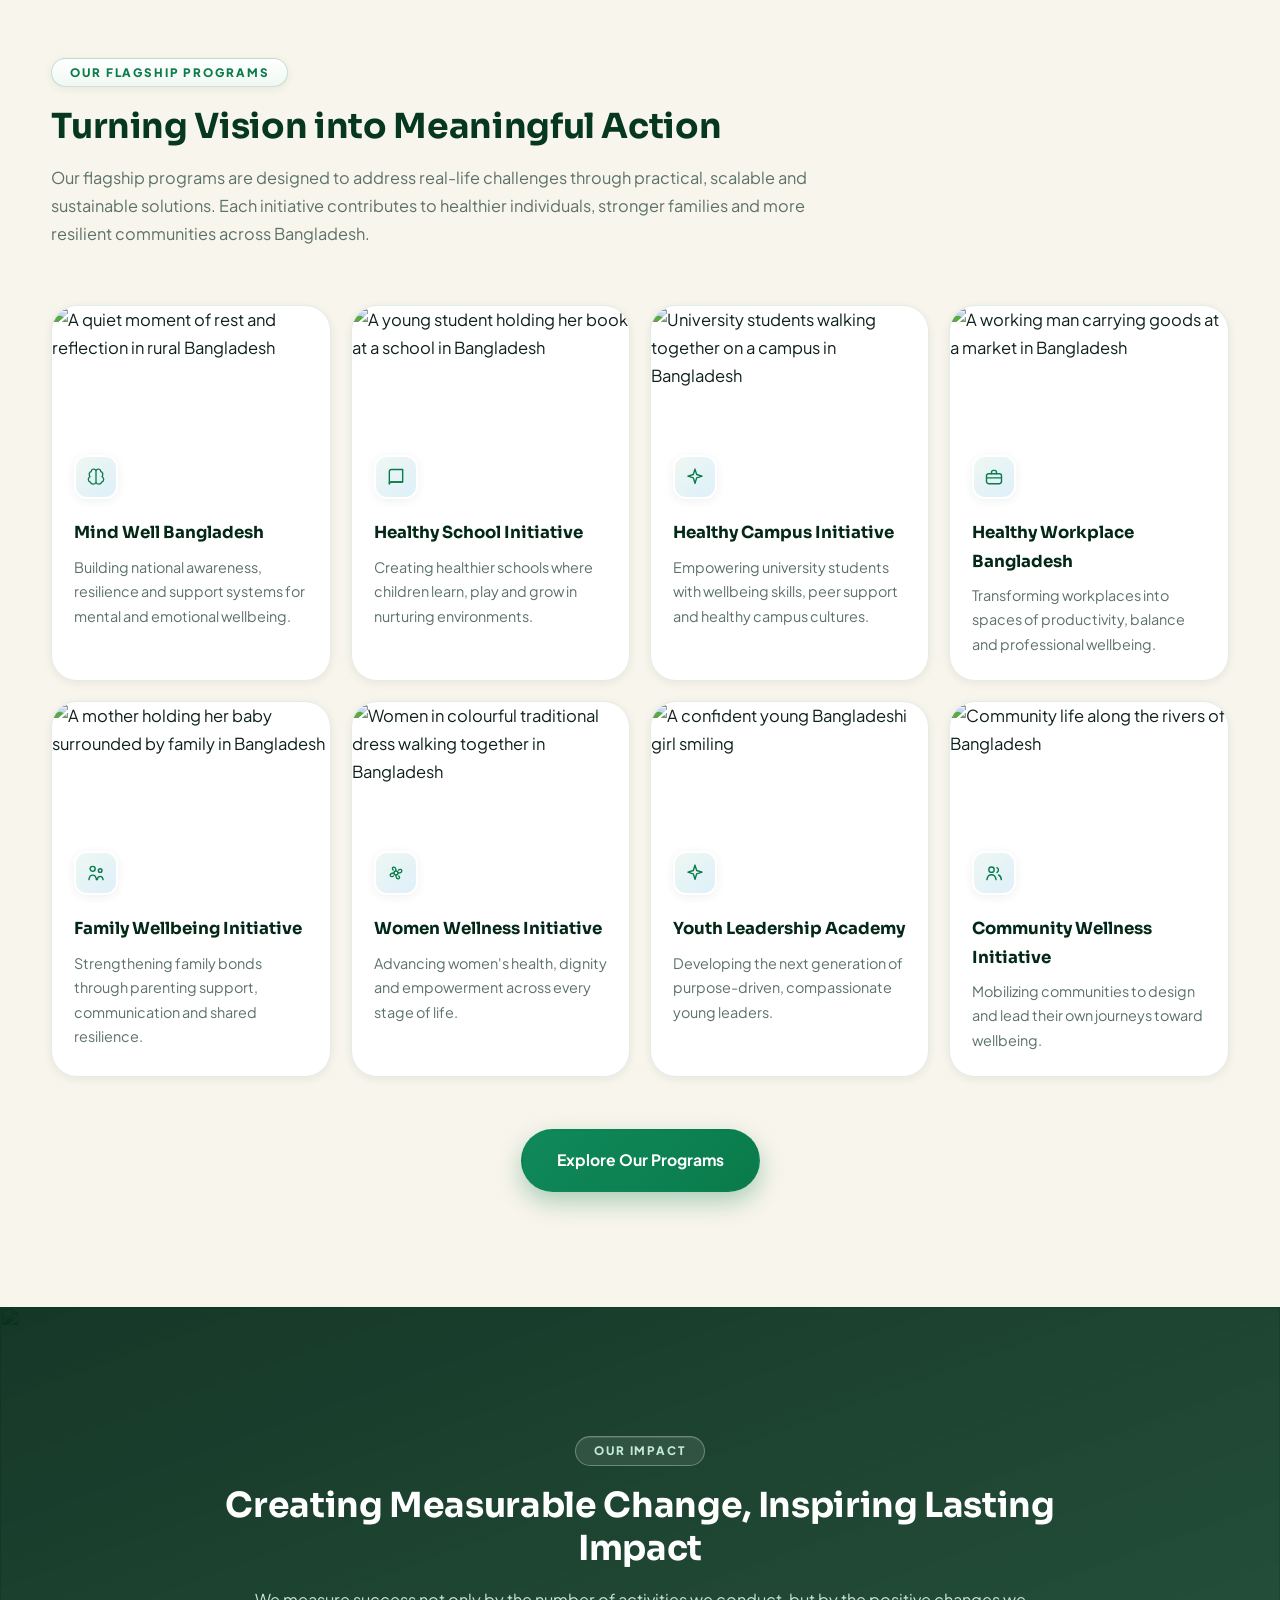
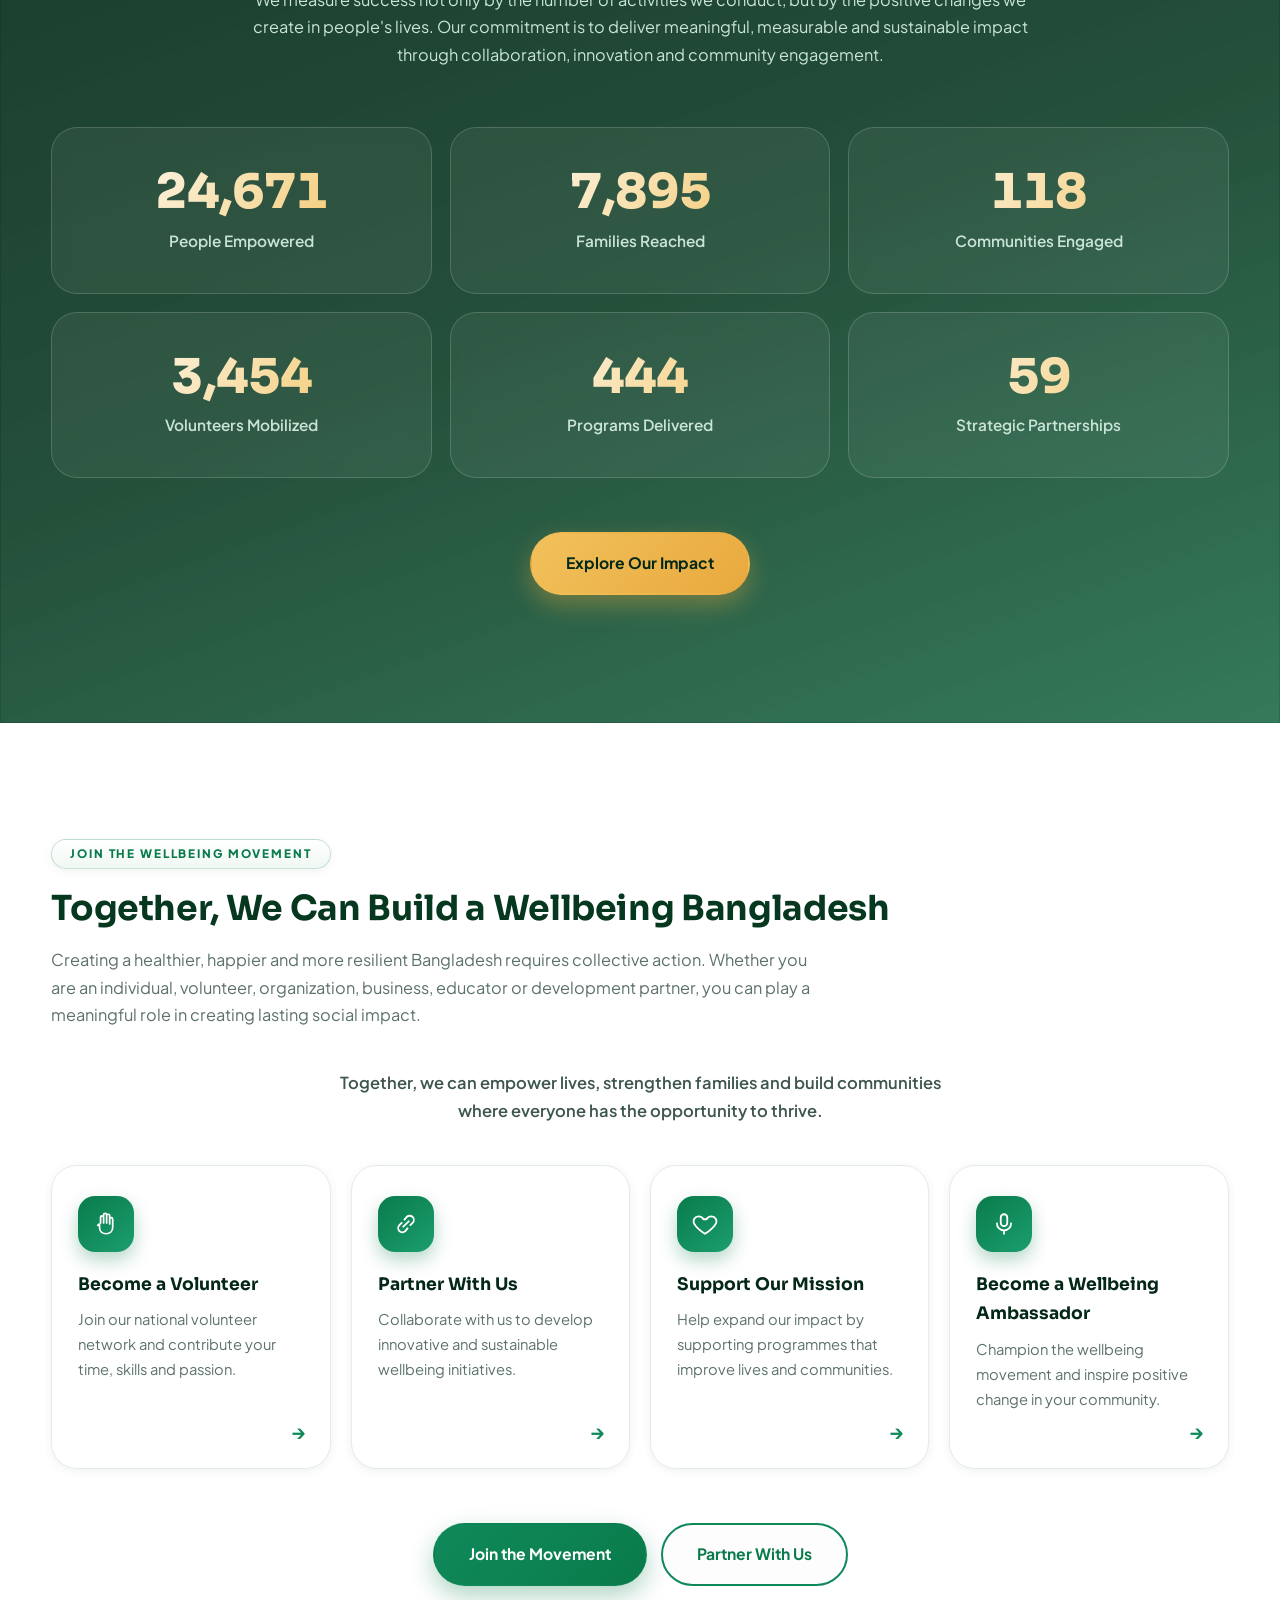
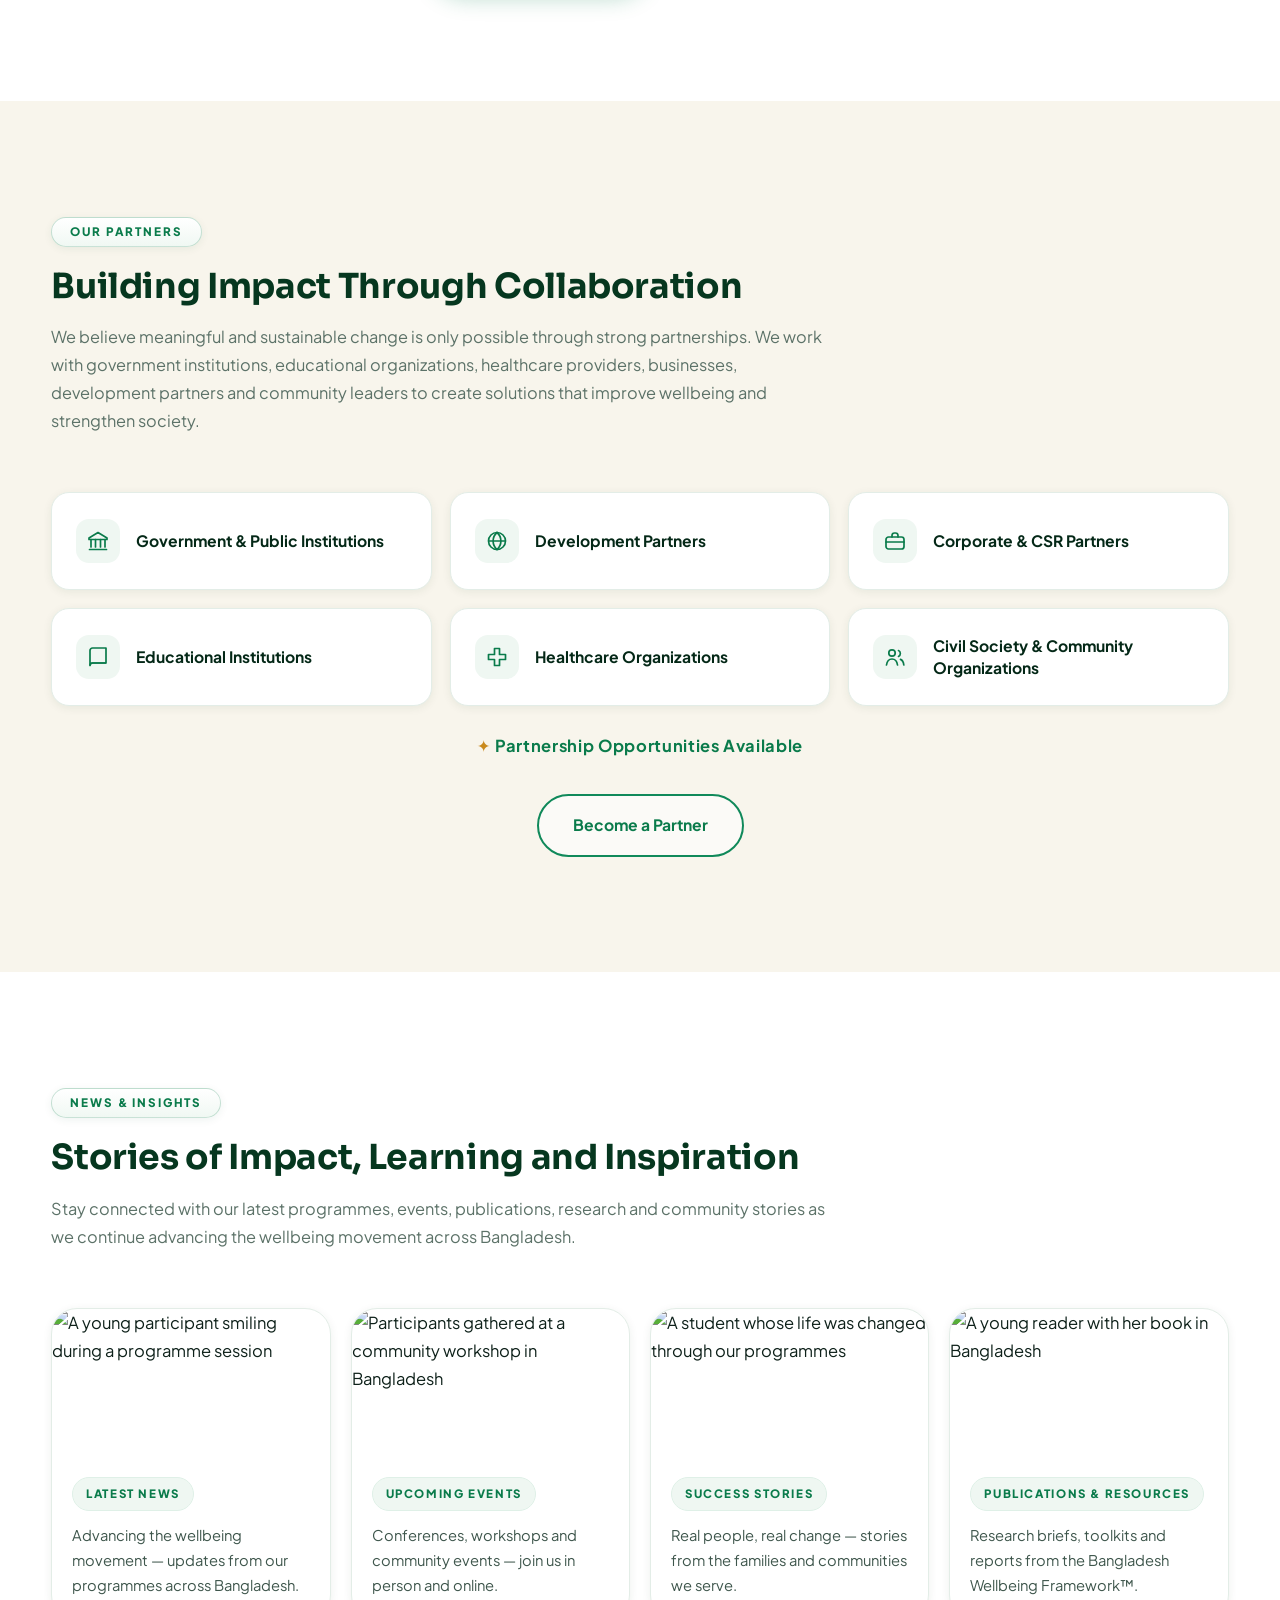
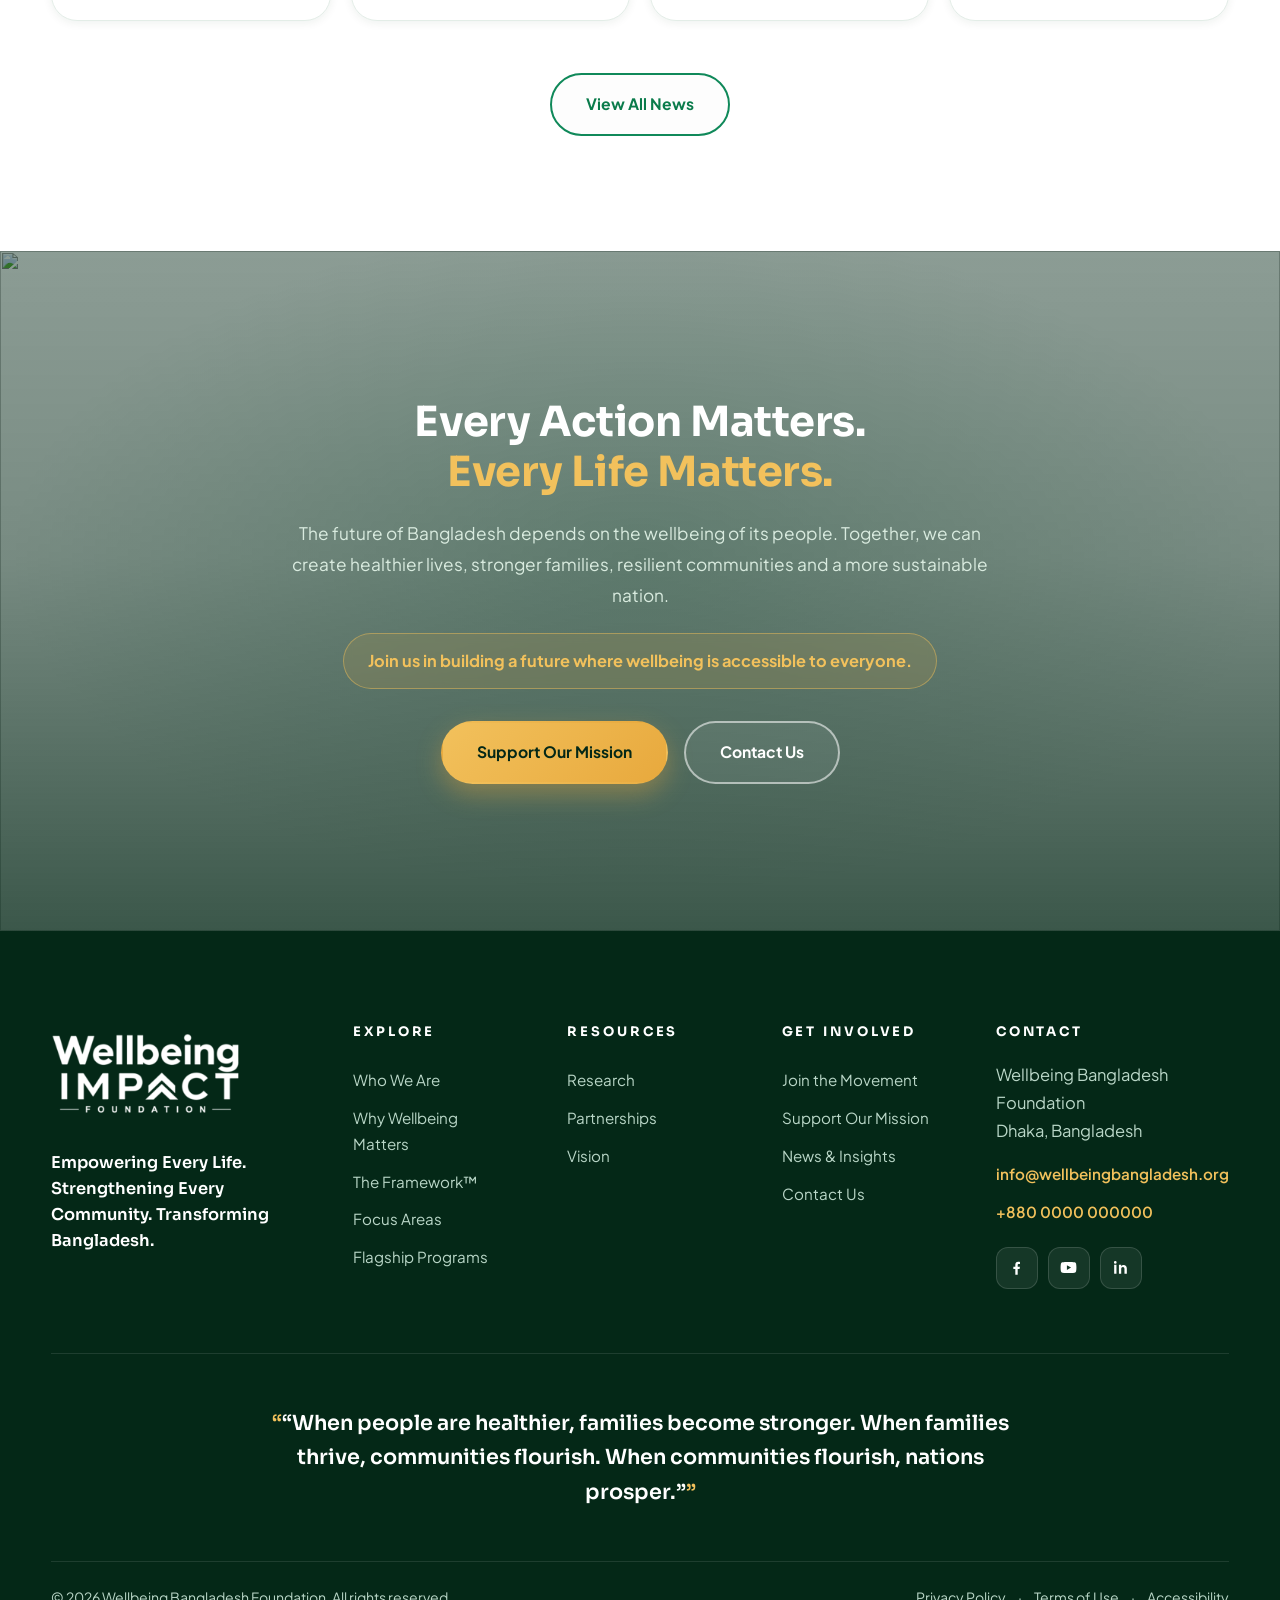
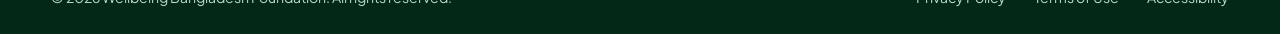
==== commit ba02affd: "addd pages" ====
--- a/index.html
+++ b/index.html
@@ -8,7 +8,7 @@
   <link rel="preconnect" href="https://fonts.googleapis.com" />
   <link rel="preconnect" href="https://fonts.gstatic.com" crossorigin />
   <link href="https://fonts.googleapis.com/css2?family=Plus+Jakarta+Sans:wght@400;500;600;700;800&family=Sora:wght@600;700;800&display=swap" rel="stylesheet" />
-  <link rel="stylesheet" href="styles.css?v=73" />
+  <link rel="stylesheet" href="styles.css?v=74" />
       <link rel="icon" type="image/png" href="assets/logo-round.png" />
 </head>
 <body>
@@ -33,9 +33,9 @@
             <svg viewBox="0 0 12 8" fill="none" aria-hidden="true"><path d="M1 1.5 6 6.5 11 1.5" stroke="currentColor" stroke-width="2" stroke-linecap="round" stroke-linejoin="round"/></svg>
           </button>
           <div class="nav-drop" id="navDrop">
-            <a href="#impact">Impact</a>
-            <a href="#news">News &amp; Insights</a>
-            <a href="#focus">Focus Areas</a>
+            <a href="research.html">Research</a>
+            <a href="partnerships.html">Partnership</a>
+            <a href="vision.html">Vision</a>
             <a href="contact.html">Contact</a>
           </div>
         </div>
@@ -622,9 +622,6 @@
           <p class="f-mission">
             Empowering Every Life. Strengthening Every Community. Transforming Bangladesh.
           </p>
-          <div class="f-badges">
-            <span>Evidence-Informed</span><span>People-Centred</span><span>Future-Focused</span>
-          </div>
         </div>
 
         <nav class="f-col" aria-label="Explore">
@@ -636,10 +633,16 @@
           <a href="programmes.html">Flagship Programs</a>
         </nav>
 
+        <nav class="f-col" aria-label="Resources">
+          <h4>Resources</h4>
+          <a href="research.html">Research</a>
+          <a href="partnerships.html">Partnerships</a>
+          <a href="vision.html">Vision</a>
+        </nav>
+
         <nav class="f-col" aria-label="Get involved">
           <h4>Get Involved</h4>
           <a href="#join">Join the Movement</a>
-          <a href="ecosystem.html">Partnerships</a>
           <a href="#support">Support Our Mission</a>
           <a href="#news">News &amp; Insights</a>
           <a href="contact.html">Contact Us</a>
@@ -667,7 +670,7 @@
 
       <div class="footer-bottom">
         <p>© <span id="year">2026</span> Wellbeing Bangladesh Foundation. All rights reserved.</p>
-        <p class="f-links"><a href="#">Privacy Policy</a><span aria-hidden="true">·</span><a href="#">Terms of Use</a><span aria-hidden="true">·</span><a href="#">Accessibility</a></p>
+        <p class="f-links"><a href="privacy-policy.html">Privacy Policy</a><span aria-hidden="true">·</span><a href="privacy-policy.html#terms">Terms of Use</a><span aria-hidden="true">·</span><a href="privacy-policy.html#accessibility">Accessibility</a></p>
       </div>
     </div>
   </footer>
--- a/styles.css
+++ b/styles.css
@@ -812,7 +812,7 @@
 
 .footer { background: var(--green-950); color: #B9D6C7; padding: clamp(60px, 8vw, 90px) 0 0; }
 .footer-top {
-  display: grid; grid-template-columns: 1.35fr .8fr .8fr 1.05fr; gap: clamp(28px, 4vw, 54px);
+  display: grid; grid-template-columns: 1.2fr .78fr .78fr .78fr .95fr; gap: clamp(28px, 4vw, 54px);
   padding-bottom: clamp(40px, 6vw, 64px); border-bottom: 1px solid rgba(255,255,255,.1);
 }
 .f-brand .f-logo-img {
@@ -891,6 +891,7 @@
 /* ---------------- Responsive ---------------- */
 
 @media (max-width: 1080px) {
+  .footer-top { grid-template-columns: 1fr 1fr 1fr; }
   .focus-grid { grid-template-columns: repeat(3, 1fr); }
   .prog-grid, .news-grid { grid-template-columns: repeat(2, 1fr); }
   .join-grid { grid-template-columns: repeat(2, 1fr); }
